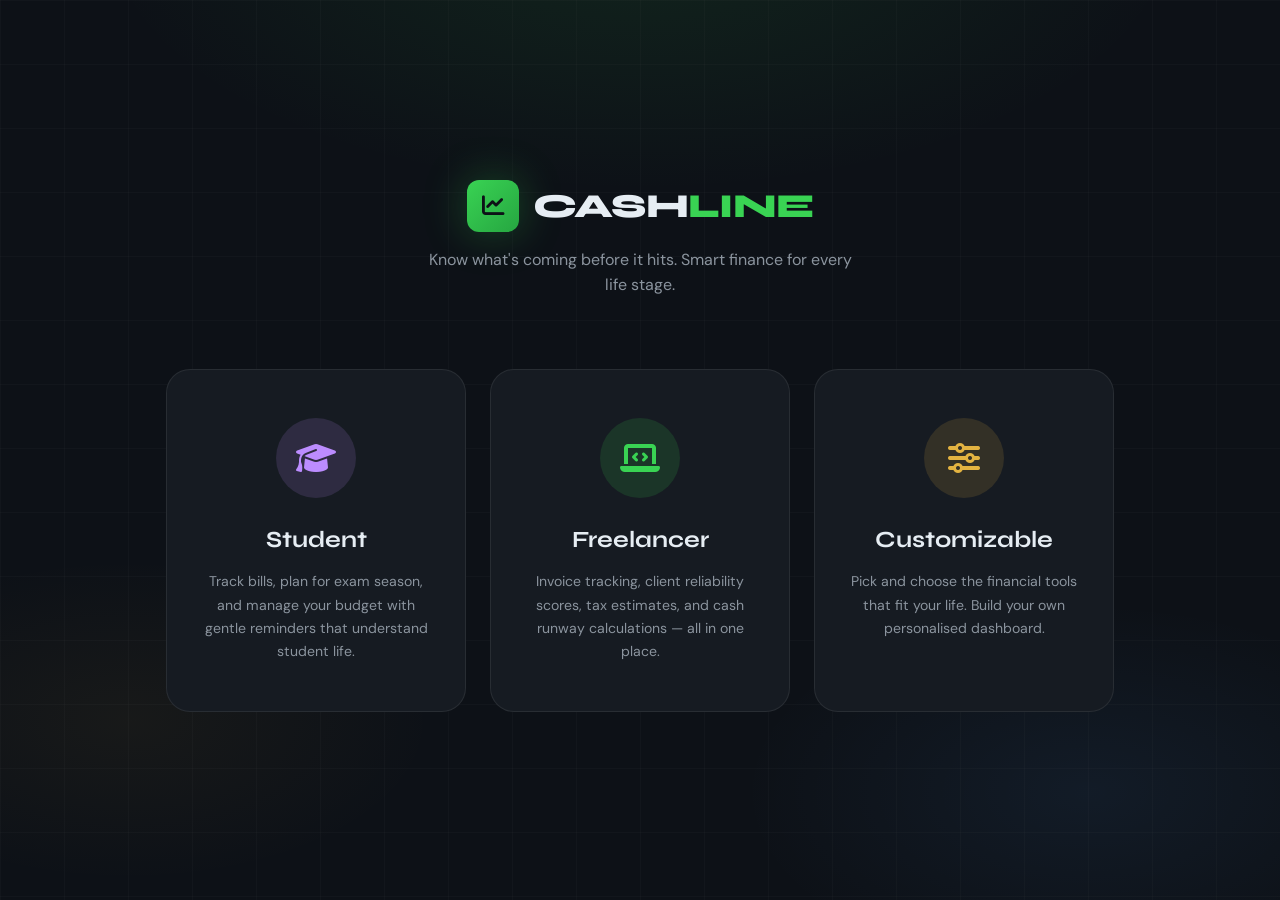
==== cashline_biggerdash.html @ 141e1964 "Add files via upload" ====
<!DOCTYPE html>
<html lang="en">
<head>
<meta charset="UTF-8">
<meta name="viewport" content="width=device-width, initial-scale=1.0">
<title>CASHLINE — Know What's Coming Before It Hits</title>
<link href="https://fonts.googleapis.com/css2?family=DM+Sans:ital,wght@0,300;0,400;0,500;0,600;0,700;1,400&family=Syne:wght@400;500;600;700;800&display=swap" rel="stylesheet">
<link rel="stylesheet" href="https://cdnjs.cloudflare.com/ajax/libs/font-awesome/6.4.0/css/all.min.css">
<style>
/* ===========================
   GLOBAL RESET & VARIABLES
=========================== */
*, *::before, *::after { margin:0; padding:0; box-sizing:border-box; }

:root {
  --ink:       #0d1117;
  --surface:   #161b22;
  --raised:    #21262d;
  --overlay:   #2d333b;
  --border:    rgba(255,255,255,0.08);
  --border-hi: rgba(255,255,255,0.18);
  --text:      #e6edf3;
  --muted:     #8b949e;
  --dim:       #484f58;

  --accent:    #39d353;
  --accent-gl: rgba(57,211,83,0.14);
  --amber:     #e3b341;
  --amber-gl:  rgba(227,179,65,0.14);
  --coral:     #f85149;
  --coral-gl:  rgba(248,81,73,0.14);
  --sky:       #58a6ff;
  --sky-gl:    rgba(88,166,255,0.14);
  --violet:    #bc8cff;
  --violet-gl: rgba(188,140,255,0.14);
  --teal:      #2dd4bf;
  --teal-gl:   rgba(45,212,191,0.14);

  --sh-sm:  0 2px 8px rgba(0,0,0,0.5);
  --sh:     0 8px 32px rgba(0,0,0,0.55);
  --sh-lg:  0 20px 64px rgba(0,0,0,0.65);
  --r-xs:   6px;
  --r-sm:   8px;
  --r:      12px;
  --r-lg:   18px;
  --r-xl:   24px;
}

html { scroll-behavior: smooth; }

body {
  font-family:'DM Sans', sans-serif;
  background: var(--ink);
  color: var(--text);
  min-height:100vh;
  line-height:1.55;
  overflow-x:hidden;
}

/* ===========================
   PAGE TRANSITIONS
=========================== */
.page-fade { animation: pageFade 0.38s ease both; }
@keyframes pageFade {
  from { opacity:0; transform:translateY(14px); }
  to   { opacity:1; transform:translateY(0); }
}
.slide-up { animation: slideUp 0.45s cubic-bezier(0.34,1.56,0.64,1) both; }
@keyframes slideUp {
  from { opacity:0; transform:translateY(32px) scale(0.97); }
  to   { opacity:1; transform:translateY(0) scale(1); }
}
.stagger > * { animation: pageFade 0.35s ease both; }
.stagger > *:nth-child(1) { animation-delay:0.04s; }
.stagger > *:nth-child(2) { animation-delay:0.09s; }
.stagger > *:nth-child(3) { animation-delay:0.14s; }
.stagger > *:nth-child(4) { animation-delay:0.19s; }
.stagger > *:nth-child(5) { animation-delay:0.24s; }

/* ===========================
   LOADER
=========================== */
.loader-overlay {
  position:fixed; inset:0; background:var(--ink);
  display:flex; flex-direction:column; align-items:center; justify-content:center;
  z-index:9999;
  transition: opacity 0.4s ease, visibility 0.4s ease;
}
.loader-overlay.hidden { opacity:0; visibility:hidden; pointer-events:none; }

.loader-ring {
  width:56px; height:56px;
  border:3px solid var(--raised);
  border-top-color: var(--accent);
  border-radius:50%;
  animation: spin 0.8s linear infinite;
  margin-bottom:20px;
}
@keyframes spin { to { transform:rotate(360deg); } }

.loader-text {
  font-family:'Syne',sans-serif;
  font-size:1rem; font-weight:700;
  color:var(--muted);
  letter-spacing:0.06em;
}
.loader-dot {
  display:inline-block;
  animation: dotPulse 1.2s ease infinite;
}
.loader-dot:nth-child(2) { animation-delay:0.2s; }
.loader-dot:nth-child(3) { animation-delay:0.4s; }
@keyframes dotPulse { 0%,80%,100%{ opacity:0.2; } 40%{ opacity:1; } }

/* ===========================
   ERROR PAGE
=========================== */
.error-page {
  display:none; min-height:100vh;
  flex-direction:column; align-items:center; justify-content:center;
  padding:40px 24px; text-align:center;
}
.error-page.active { display:flex; }
.error-face {
  width:120px; height:120px;
  background: var(--surface);
  border:2px solid var(--coral-gl);
  border-radius:50%;
  display:flex; align-items:center; justify-content:center;
  font-size:3.5rem; margin-bottom:28px;
  box-shadow: 0 0 60px rgba(248,81,73,0.2);
  animation: wobb 3s ease-in-out infinite;
}
@keyframes wobb {
  0%,100% { transform:rotate(-3deg); }
  50%      { transform:rotate(3deg); }
}
.error-page h2 {
  font-family:'Syne',sans-serif;
  font-size:1.8rem; font-weight:800;
  margin-bottom:12px; color:var(--text);
}
.error-page p { color:var(--muted); max-width:380px; margin:0 auto 28px; }

/* ===========================
   LANDING PAGE
=========================== */
.landing {
  min-height:100vh;
  display:flex; flex-direction:column;
  align-items:center; justify-content:center;
  padding:72px 24px 80px;
  background:
    radial-gradient(ellipse 65% 45% at 50% -8%, rgba(57,211,83,0.1) 0%, transparent 65%),
    radial-gradient(ellipse 45% 35% at 85% 88%, rgba(88,166,255,0.07) 0%, transparent 60%),
    radial-gradient(ellipse 40% 30% at 10% 80%, rgba(227,179,65,0.05) 0%, transparent 60%),
    var(--ink);
  position:relative; overflow:hidden;
}
.landing::before {
  content:'';
  position:absolute; inset:0;
  background-image:
    linear-gradient(rgba(255,255,255,0.018) 1px, transparent 1px),
    linear-gradient(90deg, rgba(255,255,255,0.018) 1px, transparent 1px);
  background-size:64px 64px;
  pointer-events:none;
}

.landing-brand {
  display:flex; align-items:center; gap:14px;
  margin-bottom:16px; position:relative; z-index:1;
}
.brand-mark {
  width:52px; height:52px;
  background: linear-gradient(135deg, var(--accent), #26a641);
  border-radius: var(--r);
  display:flex; align-items:center; justify-content:center;
  font-size:1.4rem;
  box-shadow: 0 0 44px rgba(57,211,83,0.3);
}
.brand-mark i { color: var(--ink); }
.brand-title {
  font-family:'Syne',sans-serif;
  font-size:2.1rem; font-weight:800;
  letter-spacing:-0.02em;
  color:var(--text);
}
.brand-title span { color:var(--accent); }

.landing-tagline {
  font-size:1rem; color:var(--muted);
  margin-bottom:72px; text-align:center;
  max-width:440px; position:relative; z-index:1;
}

.landing-cards {
  display:flex; gap:24px; flex-wrap:wrap;
  justify-content:center; max-width:1100px;
  width:100%; position:relative; z-index:1;
}

.landing-card {
  background:var(--surface);
  border:1px solid var(--border);
  border-radius:var(--r-xl);
  padding:48px 36px;
  width:300px; cursor:pointer;
  transition: transform 0.38s cubic-bezier(0.34,1.56,0.64,1),
              border-color 0.25s, box-shadow 0.35s;
  position:relative; overflow:hidden; text-align:center;
}
.landing-card::before {
  content:'';
  position:absolute; top:0; left:0; right:0;
  height:3px; opacity:0; transition:opacity 0.3s;
}
.landing-card.student::before   { background: linear-gradient(90deg, var(--violet), #e879f9); }
.landing-card.freelancer::before{ background: linear-gradient(90deg, var(--accent), var(--sky)); }
.landing-card.custom::before    { background: linear-gradient(90deg, var(--amber), var(--coral)); }
.landing-card:hover::before { opacity:1; }
.landing-card:hover {
  transform:translateY(-14px);
  border-color:var(--border-hi);
  box-shadow:var(--sh-lg);
}

.card-icon-wrap {
  width:80px; height:80px;
  border-radius:50%;
  margin:0 auto 24px;
  display:flex; align-items:center; justify-content:center;
  font-size:2rem;
  transition:transform 0.38s ease;
}
.landing-card:hover .card-icon-wrap { transform:scale(1.12) rotate(6deg); }
.landing-card.student   .card-icon-wrap { background:var(--violet-gl); color:var(--violet); }
.landing-card.freelancer.card-icon-wrap { background:var(--accent-gl); color:var(--accent); }
.landing-card.freelancer .card-icon-wrap { background:var(--accent-gl); color:var(--accent); }
.landing-card.custom    .card-icon-wrap { background:var(--amber-gl);  color:var(--amber); }

.landing-card h2 {
  font-family:'Syne',sans-serif;
  font-size:1.45rem; font-weight:700;
  margin-bottom:12px; color:var(--text);
}
.landing-card p { font-size:0.88rem; color:var(--muted); line-height:1.65; }

/* ===========================
   DASHBOARD SHELL
=========================== */
.app { display:none; min-height:100vh; }
.app.active { display:flex; }

/* SIDEBAR */
.sidebar {
  width:256px;
  background:var(--surface);
  border-right:1px solid var(--border);
  padding:24px 14px;
  position:fixed; height:100vh; overflow-y:auto;
  z-index:200; display:flex; flex-direction:column;
  transition: transform 0.3s ease;
}
.sidebar::-webkit-scrollbar { width:4px; }
.sidebar::-webkit-scrollbar-thumb { background:var(--border-hi); border-radius:4px; }

.sidebar-brand {
  display:flex; align-items:center; gap:11px;
  padding:6px 10px 22px;
  border-bottom:1px solid var(--border);
  margin-bottom:22px;
}
.sb-mark {
  width:36px; height:36px;
  border-radius:var(--r-xs);
  display:flex; align-items:center; justify-content:center;
  font-size:0.95rem; flex-shrink:0;
}
.sb-mark.student   { background:linear-gradient(135deg, var(--violet), #e879f9); color:#fff; }
.sb-mark.freelancer{ background:linear-gradient(135deg, var(--accent), #26a641); color:var(--ink); }
.sb-mark.custom    { background:linear-gradient(135deg, var(--amber), #c97d10); color:var(--ink); }
.sb-name {
  font-family:'Syne',sans-serif; font-size:1.05rem; font-weight:700; color:var(--text);
}

.nav-section {
  font-size:0.66rem; font-weight:700;
  text-transform:uppercase; letter-spacing:0.1em;
  color:var(--dim); padding:0 10px; margin:18px 0 7px;
}
.nav-list { list-style:none; }
.nav-item { margin-bottom:2px; }
.nav-link {
  display:flex; align-items:center; gap:11px;
  padding:10px 12px; border-radius:var(--r-sm);
  color:var(--muted); text-decoration:none;
  font-size:0.875rem; font-weight:500;
  transition: background 0.18s, color 0.18s;
  cursor:pointer;
}
.nav-link i { width:18px; font-size:0.9rem; flex-shrink:0; }
.nav-link:hover { background:var(--raised); color:var(--text); }
.nav-link.active { color:var(--accent); border:1px solid rgba(57,211,83,0.2); }
.nav-link.active.student-nav   { color:var(--violet); background:var(--violet-gl); border-color:rgba(188,140,255,0.2); }
.nav-link.active.freelancer-nav{ color:var(--accent);  background:var(--accent-gl); border-color:rgba(57,211,83,0.2); }
.nav-link.active.custom-nav    { color:var(--amber);   background:var(--amber-gl);  border-color:rgba(227,179,65,0.2); }

.sidebar-footer {
  margin-top:auto; padding-top:16px;
  border-top:1px solid var(--border);
}
.user-chip {
  display:flex; align-items:center; gap:11px;
  padding:11px; background:var(--raised); border-radius:var(--r);
  cursor:pointer; transition:background 0.18s;
}
.user-chip:hover { background:var(--overlay); }
.u-avatar {
  width:36px; height:36px;
  border-radius:var(--r-xs);
  display:flex; align-items:center; justify-content:center;
  color:var(--ink); font-weight:700; font-size:0.95rem; flex-shrink:0;
}
.u-avatar.student   { background:linear-gradient(135deg, var(--violet), #e879f9); color:#fff; }
.u-avatar.freelancer{ background:linear-gradient(135deg, var(--accent), var(--sky)); }
.u-avatar.custom    { background:linear-gradient(135deg, var(--amber), var(--coral)); color:#fff; }
.u-meta h4 { font-size:0.85rem; font-weight:600; color:var(--text); }
.u-meta span { font-size:0.72rem; color:var(--muted); }

/* MAIN CONTENT */
.main {
  margin-left:256px; flex:1;
  padding:32px; background:var(--ink);
  min-height:100vh;
}

.top-bar {
  display:flex; justify-content:space-between;
  align-items:flex-start; margin-bottom:32px;
  flex-wrap:wrap; gap:16px;
}
.page-title h1 {
  font-family:'Syne',sans-serif;
  font-size:1.7rem; font-weight:700;
  color:var(--text); letter-spacing:-0.02em;
}
.page-title p { color:var(--muted); font-size:0.875rem; margin-top:4px; }
.top-actions { display:flex; gap:10px; align-items:center; }

.mobile-menu-btn {
  display:none; width:38px; height:38px;
  border-radius:var(--r-sm); border:1px solid var(--border);
  background:var(--surface); color:var(--text);
  font-size:0.95rem; cursor:pointer;
  align-items:center; justify-content:center;
}

/* ===========================
   BUTTONS
=========================== */
.btn {
  padding:10px 20px; border-radius:var(--r-sm);
  border:none; font-family:'DM Sans',sans-serif;
  font-weight:600; font-size:0.875rem; cursor:pointer;
  transition: all 0.2s ease;
  display:inline-flex; align-items:center; gap:8px;
  white-space:nowrap;
}
.btn-primary {
  background:var(--accent); color:var(--ink);
}
.btn-primary:hover {
  background:#4ce363; transform:translateY(-2px);
  box-shadow:0 6px 24px rgba(57,211,83,0.3);
}
.btn-secondary {
  background:var(--raised); color:var(--text);
  border:1px solid var(--border);
}
.btn-secondary:hover { border-color:var(--border-hi); background:var(--overlay); }
.btn-danger { background:var(--coral); color:#fff; }
.btn-danger:hover { background:#ff6b63; transform:translateY(-2px); }
.btn-sm { padding:7px 14px; font-size:0.8rem; }
.btn-icon {
  width:36px; height:36px; padding:0;
  border-radius:var(--r-xs);
  display:inline-flex; align-items:center; justify-content:center;
}
.btn-student.btn-primary  { background:var(--violet); color:#fff; }
.btn-student.btn-primary:hover { background:#c8a2ff; box-shadow:0 6px 24px rgba(188,140,255,0.3); }
.btn-custom.btn-primary   { background:var(--amber); color:var(--ink); }
.btn-custom.btn-primary:hover { background:#f0c050; box-shadow:0 6px 24px rgba(227,179,65,0.3); }

/* ===========================
   PAGE SECTIONS
=========================== */
.page-section { display:none; }
.page-section.active { display:block; animation:pageFade 0.35s ease both; }

/* ===========================
   STAT CARDS
=========================== */
.cards-grid {
  display:grid;
  grid-template-columns:repeat(auto-fit, minmax(215px, 1fr));
  gap:16px; margin-bottom:22px;
}
.stat-card {
  background:var(--surface); border:1px solid var(--border);
  border-radius:var(--r-lg); padding:24px;
  position:relative; overflow:hidden;
  transition:border-color 0.2s, transform 0.2s;
}
.stat-card:hover { border-color:var(--border-hi); transform:translateY(-3px); }
.stat-glow {
  position:absolute; top:-20px; right:-20px;
  width:80px; height:80px; border-radius:50%;
  opacity:0.25; filter:blur(20px); pointer-events:none;
}
.stat-icon {
  width:42px; height:42px; border-radius:var(--r-sm);
  display:flex; align-items:center; justify-content:center;
  font-size:1rem; margin-bottom:16px;
}
.stat-label {
  font-size:0.75rem; color:var(--muted); font-weight:600;
  text-transform:uppercase; letter-spacing:0.06em; margin-bottom:6px;
}
.stat-value {
  font-family:'Syne',sans-serif; font-size:1.85rem;
  font-weight:700; color:var(--text); line-height:1;
}
.stat-trend {
  display:flex; align-items:center; gap:5px;
  margin-top:10px; font-size:0.78rem; font-weight:500;
  color:var(--muted);
}
.stat-trend.up   { color:var(--accent); }
.stat-trend.down { color:var(--coral); }

/* ===========================
   PANELS
=========================== */
.panel {
  background:var(--surface); border:1px solid var(--border);
  border-radius:var(--r-lg); padding:24px; margin-bottom:20px;
  transition:border-color 0.2s;
}
.panel:hover { border-color:rgba(255,255,255,0.12); }
.panel-header {
  display:flex; justify-content:space-between;
  align-items:center; margin-bottom:22px;
}
.panel-title {
  font-family:'Syne',sans-serif; font-size:1rem;
  font-weight:700; color:var(--text);
  display:flex; align-items:center; gap:10px;
}
.panel-title i { font-size:0.9rem; }

.two-col { display:grid; grid-template-columns:1fr 1fr; gap:20px; }
.three-col { display:grid; grid-template-columns:1fr 1fr 1fr; gap:20px; }

/* ===========================
   FORM ELEMENTS
=========================== */
.form-group { margin-bottom:16px; }
.form-group label {
  display:block; font-size:0.76rem; font-weight:600;
  color:var(--muted); text-transform:uppercase;
  letter-spacing:0.06em; margin-bottom:7px;
}
.form-group input,
.form-group select,
.form-group textarea {
  width:100%; padding:11px 14px;
  background:var(--raised); border:1px solid var(--border);
  border-radius:var(--r-sm); color:var(--text);
  font-family:'DM Sans',sans-serif; font-size:0.9rem;
  transition:border-color 0.2s, box-shadow 0.2s;
}
.form-group input:focus,
.form-group select:focus,
.form-group textarea:focus {
  outline:none; border-color:var(--accent);
  box-shadow:0 0 0 3px rgba(57,211,83,0.12);
}
.form-group select option { background:var(--raised); color:var(--text); }
.form-row { display:grid; grid-template-columns:1fr 1fr; gap:14px; }
.form-hint { font-size:0.78rem; color:var(--muted); margin-top:6px; }

/* INPUT ACCENTS per user type */
.student-mode .form-group input:focus,
.student-mode .form-group select:focus { border-color:var(--violet); box-shadow:0 0 0 3px var(--violet-gl); }
.custom-mode  .form-group input:focus,
.custom-mode  .form-group select:focus { border-color:var(--amber);  box-shadow:0 0 0 3px var(--amber-gl); }

/* ===========================
   TRANSACTIONS
=========================== */
.tx-list { max-height:420px; overflow-y:auto; }
.tx-list::-webkit-scrollbar { width:4px; }
.tx-list::-webkit-scrollbar-thumb { background:var(--border-hi); border-radius:4px; }

.tx-item {
  display:flex; align-items:center; gap:14px;
  padding:13px 14px; border-radius:var(--r);
  margin-bottom:8px; background:var(--raised);
  border:1px solid transparent;
  transition: border-color 0.18s, transform 0.2s;
}
.tx-item:hover { border-color:var(--border); transform:translateX(4px); }
.tx-icon {
  width:42px; height:42px; border-radius:var(--r-sm);
  display:flex; align-items:center; justify-content:center;
  font-size:1rem; flex-shrink:0;
}
.tx-item.income  .tx-icon { background:var(--accent-gl); color:var(--accent); }
.tx-item.expense .tx-icon { background:var(--coral-gl);  color:var(--coral); }
.tx-meta { flex:1; min-width:0; }
.tx-meta h4 { font-size:0.9rem; font-weight:600; color:var(--text); white-space:nowrap; overflow:hidden; text-overflow:ellipsis; }
.tx-meta span { font-size:0.78rem; color:var(--muted); }
.tx-amount { font-family:'Syne',sans-serif; font-weight:700; font-size:1rem; white-space:nowrap; }
.tx-item.income  .tx-amount { color:var(--accent); }
.tx-item.expense .tx-amount { color:var(--coral); }

.delete-btn {
  width:32px; height:32px; border-radius:var(--r-xs);
  border:none; background:var(--coral-gl); color:var(--coral);
  cursor:pointer; font-size:0.8rem; flex-shrink:0;
  display:flex; align-items:center; justify-content:center;
  transition:background 0.18s;
}
.delete-btn:hover { background:var(--coral); color:#fff; }

/* ===========================
   EMPTY STATE
=========================== */
.empty-state {
  text-align:center; padding:44px 20px; color:var(--dim);
}
.empty-state i { font-size:3rem; margin-bottom:16px; display:block; opacity:0.4; }
.empty-state p { font-size:0.92rem; color:var(--muted); }

/* ===========================
   MONEY JAR (Student)
=========================== */
.jar-wrap {
  display:flex; flex-direction:column;
  align-items:center; padding:28px;
}
.jar {
  position:relative; width:160px; height:220px;
  margin-bottom:22px;
}
.jar-body {
  position:absolute; bottom:0; width:100%; height:185px;
  border:3px solid rgba(255,255,255,0.15);
  border-radius:0 0 36px 36px; overflow:hidden;
  background:linear-gradient(180deg, rgba(255,255,255,0.04), rgba(255,255,255,0.01));
}
.jar-lid {
  position:absolute; top:0; left:50%; transform:translateX(-50%);
  width:125px; height:44px;
  background:linear-gradient(180deg, var(--overlay), var(--raised));
  border-radius:9px 9px 0 0;
  border:3px solid rgba(255,255,255,0.12);
}
.jar-lid::before {
  content:''; position:absolute; bottom:-11px; left:-16px; right:-16px;
  height:16px; background:var(--raised);
  border-radius:4px; border:1px solid rgba(255,255,255,0.08);
}
.jar-fill {
  position:absolute; bottom:0; width:100%;
  transition:height 1s cubic-bezier(0.34,1.56,0.64,1);
  border-radius:0 0 33px 33px;
}
.jar-fill::before {
  content:''; position:absolute; top:0; left:0; right:0; height:18px;
  background:linear-gradient(180deg, rgba(255,255,255,0.25), transparent);
}
.jar-percent {
  font-family:'Syne',sans-serif; font-size:2.4rem; font-weight:700;
  color:var(--text);
}
.jar-label { font-size:0.85rem; color:var(--muted); margin-top:6px; }

/* ===========================
   BILLS & INVOICE ITEMS
=========================== */
.bill-item {
  display:flex; align-items:center; gap:14px;
  padding:14px; border-radius:var(--r); margin-bottom:9px;
  border:1px solid var(--border);
  border-left:3px solid var(--border);
  background:var(--raised);
  transition:border-color 0.18s, transform 0.2s;
}
.bill-item:hover { transform:translateX(4px); }
.bill-item.urgent { background:var(--coral-gl); border-left-color:var(--coral); }
.bill-item.soon   { background:var(--amber-gl); border-left-color:var(--amber); }
.bill-item.normal { border-left-color:var(--accent); }
.bill-icon {
  width:42px; height:42px; border-radius:var(--r-sm);
  display:flex; align-items:center; justify-content:center;
  font-size:1rem; flex-shrink:0;
  background:var(--overlay);
}
.bill-item.urgent .bill-icon { color:var(--coral); }
.bill-item.soon   .bill-icon { color:var(--amber); }
.bill-item.normal .bill-icon { color:var(--accent); }
.bill-meta { flex:1; }
.bill-meta h4 { font-size:0.9rem; font-weight:600; color:var(--text); }
.bill-meta span { font-size:0.78rem; color:var(--muted); }
.bill-amount { font-family:'Syne',sans-serif; font-weight:700; color:var(--text); white-space:nowrap; }
.bill-badge {
  padding:4px 10px; border-radius:20px;
  font-size:0.72rem; font-weight:700;
  flex-shrink:0;
}
.bill-item.urgent .bill-badge { background:var(--coral); color:#fff; }
.bill-item.soon   .bill-badge { background:var(--amber); color:var(--ink); }

/* ===========================
   INVOICE BADGES
=========================== */
.inv-badge {
  padding:4px 10px; border-radius:20px;
  font-size:0.72rem; font-weight:700; flex-shrink:0;
}
.inv-badge.paid    { background:var(--accent-gl); color:var(--accent); border:1px solid rgba(57,211,83,0.3); }
.inv-badge.overdue { background:var(--coral-gl);  color:var(--coral);  border:1px solid rgba(248,81,73,0.3); }
.inv-badge.pending { background:var(--amber-gl);  color:var(--amber);  border:1px solid rgba(227,179,65,0.3); }

/* ===========================
   CALENDAR
=========================== */
.cal-wrap {
  background:var(--raised); border-radius:var(--r-lg);
  padding:20px; border:1px solid var(--border);
}
.cal-header {
  display:flex; justify-content:space-between;
  align-items:center; margin-bottom:18px;
}
.cal-header h3 {
  font-family:'Syne',sans-serif; font-size:1rem; font-weight:700;
}
.cal-nav { display:flex; gap:8px; }
.cal-nav button {
  width:34px; height:34px; border-radius:var(--r-xs);
  border:1px solid var(--border); background:var(--surface);
  color:var(--text); cursor:pointer; transition:all 0.18s;
  display:flex; align-items:center; justify-content:center;
}
.cal-nav button:hover { background:var(--accent); color:var(--ink); border-color:var(--accent); }
.cal-grid {
  display:grid; grid-template-columns:repeat(7, 1fr); gap:6px;
}
.cal-day-name {
  text-align:center; font-weight:700; color:var(--dim);
  font-size:0.72rem; letter-spacing:0.05em; padding:8px 0;
}
.cal-day {
  aspect-ratio:1; display:flex; align-items:center; justify-content:center;
  border-radius:var(--r-xs); font-weight:500; font-size:0.82rem;
  cursor:pointer; position:relative; transition:background 0.15s, color 0.15s;
}
.cal-day:hover { background:var(--overlay); }
.cal-day.today { background:var(--accent); color:var(--ink); font-weight:700; }
.cal-day.other-month { color:var(--dim); }
.cal-day.has-event::after {
  content:''; position:absolute; bottom:3px;
  width:4px; height:4px; border-radius:50%;
  background:var(--coral);
}

/* ===========================
   WHAT-IF / LIQUIDITY
=========================== */
.result-block {
  background:var(--raised); border:1px solid var(--border);
  border-radius:var(--r-lg); padding:28px;
  text-align:center; margin-top:18px;
}
.result-days {
  font-family:'Syne',sans-serif; font-size:4rem;
  font-weight:800; color:var(--accent); line-height:1;
}
.result-label { color:var(--muted); font-size:1rem; margin-top:10px; }
.result-warn {
  margin-top:16px; padding:14px;
  background:var(--coral-gl); border:1px solid rgba(248,81,73,0.3);
  border-radius:var(--r); color:var(--coral); font-size:0.88rem; font-weight:500;
}
.scenario-row {
  display:flex; justify-content:space-between; align-items:center;
  padding:10px 0; border-bottom:1px solid var(--border);
  font-size:0.88rem;
}
.scenario-row:last-child { border-bottom:none; }

/* ===========================
   EXAM ITEMS
=========================== */
.exam-item {
  display:flex; align-items:center; gap:14px;
  padding:14px; border-radius:var(--r);
  margin-bottom:9px;
  background:var(--violet-gl);
  border:1px solid rgba(188,140,255,0.2);
  transition:transform 0.2s;
}
.exam-item:hover { transform:translateX(4px); }
.exam-icon {
  width:42px; height:42px; border-radius:var(--r-sm);
  display:flex; align-items:center; justify-content:center;
  font-size:1rem; flex-shrink:0;
  background:linear-gradient(135deg, var(--violet), #e879f9); color:#fff;
}
.exam-meta { flex:1; }
.exam-meta h4 { font-size:0.9rem; font-weight:600; color:var(--text); }
.exam-meta span { font-size:0.78rem; color:var(--muted); }
.exam-status-badge {
  padding:4px 10px; border-radius:20px;
  font-size:0.72rem; font-weight:700; flex-shrink:0;
}
.exam-status-badge.soon { background:var(--coral-gl); color:var(--coral); border:1px solid rgba(248,81,73,0.3); }
.exam-status-badge.upcoming { background:var(--violet-gl); color:var(--violet); border:1px solid rgba(188,140,255,0.3); }

/* ===========================
   TOGGLE SWITCH
=========================== */
.toggle-wrap {
  display:flex; align-items:center; gap:14px;
  padding:14px; background:var(--raised);
  border-radius:var(--r); margin-bottom:16px;
  border:1px solid var(--border);
}
.toggle { position:relative; width:52px; height:28px; flex-shrink:0; }
.toggle input { opacity:0; width:0; height:0; }
.toggle-slider {
  position:absolute; cursor:pointer;
  inset:0; background:var(--overlay); border-radius:28px;
  transition:background 0.3s;
}
.toggle-slider::before {
  content:''; position:absolute;
  width:20px; height:20px;
  left:4px; bottom:4px;
  background:#fff; border-radius:50%;
  transition:transform 0.3s;
}
.toggle input:checked + .toggle-slider { background:var(--violet); }
.toggle input:checked + .toggle-slider::before { transform:translateX(24px); }
.toggle-label { font-size:0.875rem; font-weight:500; color:var(--text); }

/* ===========================
   CLIENT RELIABILITY (Freelancer)
=========================== */
.reliability-bar-wrap { margin-top:8px; }
.reliability-bar-bg {
  width:100%; height:6px; background:var(--overlay);
  border-radius:4px; overflow:hidden;
}
.reliability-bar-fill { height:100%; border-radius:4px; transition:width 0.6s ease; }

.client-card {
  background:var(--raised); border:1px solid var(--border);
  border-radius:var(--r-lg); padding:18px;
  margin-bottom:12px; transition:border-color 0.18s;
}
.client-card:hover { border-color:var(--border-hi); }
.client-score {
  font-family:'Syne',sans-serif; font-size:1.6rem; font-weight:800;
}

/* ===========================
   ACCOUNT ITEMS (Freelancer)
=========================== */
.account-card {
  background:var(--raised); border:1px solid var(--border);
  border-radius:var(--r-lg); padding:18px; margin-bottom:12px;
  display:flex; align-items:center; gap:14px;
  transition:border-color 0.18s, transform 0.2s;
}
.account-card:hover { border-color:var(--border-hi); transform:translateY(-2px); }
.account-icon {
  width:46px; height:46px; border-radius:var(--r-sm);
  display:flex; align-items:center; justify-content:center;
  font-size:1.1rem; flex-shrink:0;
}

/* ===========================
   EMI ITEMS (Custom)
=========================== */
.emi-item {
  display:flex; align-items:center; gap:14px;
  padding:14px; border-radius:var(--r);
  margin-bottom:9px; background:var(--raised);
  border:1px solid var(--border);
  border-left:3px solid var(--border);
  transition:border-color 0.18s, transform 0.2s;
}
.emi-item:hover { transform:translateX(4px); }
.emi-icon {
  width:42px; height:42px; border-radius:var(--r-sm);
  display:flex; align-items:center; justify-content:center;
  font-size:1.1rem; flex-shrink:0;
}
.emi-meta { flex:1; }
.emi-meta h4 { font-size:0.9rem; font-weight:600; color:var(--text); }
.emi-meta span { font-size:0.78rem; color:var(--muted); }
.emi-amount { font-family:'Syne',sans-serif; font-weight:700; }

/* ===========================
   CUSTOM FEATURE PICKER
=========================== */
.picker-page {
  min-height:100vh;
  display:flex; flex-direction:column;
  align-items:center; padding:60px 24px 80px;
  background:
    radial-gradient(ellipse 65% 40% at 50% -5%, rgba(227,179,65,0.1) 0%, transparent 65%),
    radial-gradient(ellipse 50% 40% at 85% 90%, rgba(248,81,73,0.07) 0%, transparent 60%),
    var(--ink);
  position:relative; overflow:hidden;
}
.picker-page::before {
  content:''; position:absolute; inset:0;
  background-image:
    linear-gradient(rgba(255,255,255,0.018) 1px, transparent 1px),
    linear-gradient(90deg, rgba(255,255,255,0.018) 1px, transparent 1px);
  background-size:64px 64px; pointer-events:none;
}
.picker-header { text-align:center; margin-bottom:48px; position:relative; z-index:1; }
.picker-header h2 {
  font-family:'Syne',sans-serif; font-size:1.6rem; font-weight:800;
  margin-bottom:10px;
}
.picker-header p { color:var(--muted); max-width:480px; margin:0 auto; }
.cat-label {
  font-size:0.7rem; font-weight:700; text-transform:uppercase;
  letter-spacing:0.1em; color:var(--dim);
  margin-bottom:12px; margin-top:28px;
  display:flex; align-items:center; gap:10px;
}
.cat-label::after { content:''; flex:1; height:1px; background:var(--border); }
.features-grid {
  display:grid; grid-template-columns:repeat(auto-fill, minmax(230px, 1fr));
  gap:12px;
}
.feature-card {
  background:var(--surface); border:1px solid var(--border);
  border-radius:var(--r-lg); padding:18px;
  cursor:pointer; transition:all 0.22s ease;
  position:relative; user-select:none;
}
.feature-card:hover {
  border-color:var(--border-hi);
  transform:translateY(-3px); box-shadow:var(--sh-sm);
}
.feature-card.selected {
  border-color:var(--amber); background:var(--amber-gl);
}
.feature-card.selected::after {
  content:'\f058'; font-family:'Font Awesome 6 Free'; font-weight:900;
  position:absolute; top:14px; right:14px;
  color:var(--amber); font-size:1rem;
}
.feature-icon {
  width:38px; height:38px; border-radius:var(--r-xs);
  display:flex; align-items:center; justify-content:center;
  font-size:0.95rem; margin-bottom:12px;
}
.feature-card h4 { font-size:0.9rem; font-weight:700; color:var(--text); margin-bottom:5px; }
.feature-card p  { font-size:0.78rem; color:var(--muted); line-height:1.5; }
.picker-footer { position:relative; z-index:1; margin-top:36px; text-align:center; }
.selected-count {
  font-size:0.85rem; color:var(--muted); margin-bottom:16px;
}
.selected-count strong { color:var(--amber); }

/* ===========================
   ALERTS
=========================== */
.alerts-container {
  position:fixed; top:20px; right:20px;
  z-index:9000; max-width:380px; pointer-events:none;
}
.alert {
  background:var(--surface); border-radius:var(--r-lg);
  padding:16px 18px; margin-bottom:12px;
  box-shadow:var(--sh); display:flex;
  align-items:flex-start; gap:14px;
  border-left:3px solid; pointer-events:all;
  animation:alertIn 0.35s ease;
}
@keyframes alertIn {
  from { transform:translateX(110%); opacity:0; }
  to   { transform:translateX(0);    opacity:1; }
}
.alert.success { border-left-color:var(--accent); }
.alert.warning { border-left-color:var(--amber); }
.alert.danger  { border-left-color:var(--coral); }
.alert.info    { border-left-color:var(--sky); }
.alert.gentle  { border-left-color:var(--violet); }
.alert-icon-wrap {
  width:38px; height:38px; border-radius:var(--r-xs);
  display:flex; align-items:center; justify-content:center;
  font-size:0.95rem; flex-shrink:0;
}
.alert.success .alert-icon-wrap { background:var(--accent-gl); color:var(--accent); }
.alert.warning .alert-icon-wrap { background:var(--amber-gl);  color:var(--amber); }
.alert.danger  .alert-icon-wrap { background:var(--coral-gl);  color:var(--coral); }
.alert.info    .alert-icon-wrap { background:var(--sky-gl);    color:var(--sky); }
.alert.gentle  .alert-icon-wrap { background:var(--violet-gl); color:var(--violet); }
.alert-body { flex:1; }
.alert-body h4 { font-size:0.88rem; font-weight:700; color:var(--text); margin-bottom:3px; }
.alert-body p  { font-size:0.8rem;  color:var(--muted); line-height:1.45; }
.alert-close-btn {
  background:none; border:none; color:var(--dim);
  cursor:pointer; padding:2px; flex-shrink:0;
  font-size:0.85rem; transition:color 0.18s;
}
.alert-close-btn:hover { color:var(--text); }

/* ===========================
   MODALS
=========================== */
.modal-overlay {
  position:fixed; inset:0; background:rgba(0,0,0,0.65);
  display:none; align-items:center; justify-content:center;
  z-index:8000; backdrop-filter:blur(6px);
}
.modal-overlay.active { display:flex; }
.modal {
  background:var(--surface); border:1px solid var(--border);
  border-radius:var(--r-xl); padding:32px;
  max-width:480px; width:90%;
  max-height:88vh; overflow-y:auto;
  box-shadow:var(--sh-lg);
  animation:modalIn 0.32s cubic-bezier(0.34,1.56,0.64,1) both;
}
.modal::-webkit-scrollbar { width:4px; }
.modal::-webkit-scrollbar-thumb { background:var(--border-hi); border-radius:4px; }
@keyframes modalIn {
  from { transform:scale(0.88); opacity:0; }
  to   { transform:scale(1);    opacity:1; }
}
.modal-header {
  display:flex; justify-content:space-between;
  align-items:center; margin-bottom:24px;
}
.modal-header h2 {
  font-family:'Syne',sans-serif; font-size:1.3rem; font-weight:700;
}
.modal-close {
  width:36px; height:36px; border-radius:var(--r-xs);
  border:1px solid var(--border); background:var(--raised);
  color:var(--muted); cursor:pointer; font-size:0.9rem;
  display:flex; align-items:center; justify-content:center;
  transition:all 0.18s;
}
.modal-close:hover { background:var(--coral); color:#fff; border-color:var(--coral); }

.onboard-modal { text-align:center; }
.onboard-icon {
  width:72px; height:72px; border-radius:50%;
  margin:0 auto 22px;
  display:flex; align-items:center; justify-content:center;
  font-size:1.8rem;
}
.onboard-icon.student   { background:var(--violet-gl); color:var(--violet); }
.onboard-icon.freelancer{ background:var(--accent-gl); color:var(--accent); }
.onboard-icon.custom    { background:var(--amber-gl);  color:var(--amber); }
.onboard-modal h2 {
  font-family:'Syne',sans-serif; font-size:1.4rem; font-weight:800;
  margin-bottom:10px;
}
.onboard-modal p { color:var(--muted); font-size:0.9rem; margin-bottom:24px; }
.onboard-fields { text-align:left; margin-top:16px; }

/* ===========================
   RESPONSIVE
=========================== */
@media (max-width:1100px) {
  .three-col { grid-template-columns:1fr 1fr; }
}
@media (max-width:900px) {
  .two-col { grid-template-columns:1fr; }
  .sidebar { transform:translateX(-100%); }
  .sidebar.open { transform:translateX(0); }
  .main { margin-left:0; padding:20px; }
  .mobile-menu-btn { display:flex !important; }
  .three-col { grid-template-columns:1fr; }
  .form-row { grid-template-columns:1fr; }
}
@media (max-width:600px) {
  .cards-grid { grid-template-columns:1fr 1fr; }
  .landing-card { width:100%; max-width:340px; }
}

/* ===========================
   MISC HELPERS
=========================== */
.divider { border:none; border-top:1px solid var(--border); margin:20px 0; }
.text-accent  { color:var(--accent); }
.text-amber   { color:var(--amber); }
.text-coral   { color:var(--coral); }
.text-sky     { color:var(--sky); }
.text-violet  { color:var(--violet); }
.text-muted   { color:var(--muted); }
.text-center  { text-align:center; }
.font-syne    { font-family:'Syne',sans-serif; }
.fw-700       { font-weight:700; }
.fs-sm        { font-size:0.82rem; }
.mt-8 { margin-top:8px; }
.mt-16 { margin-top:16px; }
.mt-24 { margin-top:24px; }
.mb-0 { margin-bottom:0; }
.gap-10 { display:flex; gap:10px; flex-wrap:wrap; }

/* Filter tabs */
.filter-tabs { display:flex; gap:8px; flex-wrap:wrap; margin-bottom:16px; }
.filter-tab {
  padding:6px 14px; border-radius:20px;
  border:1px solid var(--border); background:var(--raised);
  color:var(--muted); font-size:0.8rem; font-weight:600;
  cursor:pointer; transition:all 0.18s;
}
.filter-tab.active, .filter-tab:hover {
  background:var(--amber-gl); color:var(--amber); border-color:rgba(227,179,65,0.3);
}
.filter-tab.freelancer-active { background:var(--accent-gl); color:var(--accent); border-color:rgba(57,211,83,0.3); }
</style>
</head>
<body>

<!-- ================================
     LOADER
================================ -->
<div class="loader-overlay" id="loader">
  <div class="loader-ring"></div>
  <div class="loader-text">CASHLINE<span class="loader-dot">.</span><span class="loader-dot">.</span><span class="loader-dot">.</span></div>
</div>

<!-- ================================
     ERROR PAGE
================================ -->
<div class="error-page" id="errorPage">
  <div class="error-face">:(</div>
  <h2>Something went wrong</h2>
  <p>We hit a bump in the road. Your data is safe — please refresh to get back on track.</p>
  <button class="btn btn-primary" onclick="location.reload()">
    <i class="fas fa-redo"></i> Try Again
  </button>
</div>

<!-- ================================
     LANDING PAGE
================================ -->
<div id="landingPage" style="display:none">
  <div class="landing">
    <div class="landing-brand slide-up">
      <div class="brand-mark"><i class="fas fa-chart-line"></i></div>
      <div class="brand-title">CASH<span>LINE</span></div>
    </div>
    <p class="landing-tagline slide-up" style="animation-delay:0.1s">Know what's coming before it hits. Smart finance for every life stage.</p>

    <div class="landing-cards stagger">
      <div class="landing-card student" onclick="selectProfile('student')">
        <div class="card-icon-wrap"><i class="fas fa-graduation-cap"></i></div>
        <h2>Student</h2>
        <p>Track bills, plan for exam season, and manage your budget with gentle reminders that understand student life.</p>
      </div>
      <div class="landing-card freelancer" onclick="selectProfile('freelancer')">
        <div class="card-icon-wrap"><i class="fas fa-laptop-code"></i></div>
        <h2>Freelancer</h2>
        <p>Invoice tracking, client reliability scores, tax estimates, and cash runway calculations — all in one place.</p>
      </div>
      <div class="landing-card custom" onclick="selectProfile('custom')">
        <div class="card-icon-wrap"><i class="fas fa-sliders-h"></i></div>
        <h2>Customizable</h2>
        <p>Pick and choose the financial tools that fit your life. Build your own personalised dashboard.</p>
      </div>
    </div>
  </div>
</div>

<!-- ================================
     CUSTOM FEATURE PICKER
================================ -->
<div id="customPickerPage" style="display:none">
  <div class="picker-page">
    <div class="picker-header slide-up">
      <div class="landing-brand" style="justify-content:center; margin-bottom:20px">
        <div class="brand-mark"><i class="fas fa-chart-line"></i></div>
        <div class="brand-title">CASH<span>LINE</span></div>
      </div>
      <h2>Build your dashboard</h2>
      <p>Select the tools that matter to you. You can always change these later in settings.</p>
    </div>

    <div style="width:100%;max-width:1100px;position:relative;z-index:1">
      <div class="form-row" style="max-width:480px;margin:0 auto 36px">
        <div class="form-group">
          <label>Your Name</label>
          <input type="text" id="customName" placeholder="e.g. Priya">
        </div>
        <div class="form-group">
          <label>Monthly Budget (₹)</label>
          <input type="number" id="customBudget" placeholder="e.g. 50000" min="0">
        </div>
      </div>

      <div class="cat-label"><span>Core Tools</span></div>
      <div class="features-grid" id="featureGrid"></div>
    </div>

    <div class="picker-footer">
      <div class="selected-count"><strong id="selCount">0</strong> features selected</div>
      <button class="btn btn-custom btn-primary" onclick="launchCustom()">
        <i class="fas fa-rocket"></i> Launch My Dashboard
      </button>
      <div style="margin-top:12px">
        <button class="btn btn-secondary btn-sm" onclick="goBack()">
          <i class="fas fa-arrow-left"></i> Back
        </button>
      </div>
    </div>
  </div>
</div>

<!-- ================================
     MAIN APP DASHBOARD
================================ -->
<div class="app" id="appDash">
  <!-- SIDEBAR -->
  <nav class="sidebar" id="sidebar">
    <div class="sidebar-brand">
      <div class="sb-mark" id="sbMark"><i class="fas fa-chart-line"></i></div>
      <div class="sb-name">CASHLINE</div>
    </div>

    <div class="nav-section">Main</div>
    <ul class="nav-list" id="navList"></ul>

    <div class="sidebar-footer">
      <div class="user-chip" onclick="openModal('settingsModal')">
        <div class="u-avatar" id="uAvatar">U</div>
        <div class="u-meta">
          <h4 id="uName">User</h4>
          <span id="uRole">Finance</span>
        </div>
        <i class="fas fa-cog" style="color:var(--dim);margin-left:auto;font-size:0.85rem"></i>
      </div>
    </div>
  </nav>

  <!-- MAIN -->
  <main class="main" id="mainContent">
    <div class="top-bar">
      <div class="page-title">
        <h1 id="pageTitle">Overview</h1>
        <p id="pageSubtitle">Your financial snapshot</p>
      </div>
      <div class="top-actions">
        <button class="mobile-menu-btn" onclick="toggleSidebar()">
          <i class="fas fa-bars"></i>
        </button>
        <button class="btn btn-secondary btn-sm" id="quickAddBtn" onclick="openModal('quickAddModal')">
          <i class="fas fa-plus"></i> Quick Add
        </button>
        <button class="btn btn-secondary btn-sm" onclick="openModal('settingsModal')">
          <i class="fas fa-cog"></i>
        </button>
      </div>
    </div>

    <div id="pagesContainer"></div>
  </main>
</div>

<!-- ================================
     ALERTS
================================ -->
<div class="alerts-container" id="alertsContainer"></div>

<!-- ================================
     MODALS
================================ -->
<!-- Quick Add -->
<div class="modal-overlay" id="quickAddModal">
  <div class="modal">
    <div class="modal-header">
      <h2>Quick Add</h2>
      <button class="modal-close" onclick="closeModal('quickAddModal')"><i class="fas fa-times"></i></button>
    </div>
    <div class="form-group">
      <label>Type</label>
      <select id="qType">
        <option value="income">Income</option>
        <option value="expense">Expense</option>
      </select>
    </div>
    <div class="form-group">
      <label>Amount (₹)</label>
      <input type="number" id="qAmount" placeholder="0.00" step="0.01" min="0.01">
    </div>
    <div class="form-group">
      <label>Description</label>
      <input type="text" id="qDesc" placeholder="What was this for?">
    </div>
    <div class="form-group">
      <label>Date</label>
      <input type="date" id="qDate">
    </div>
    <div style="display:flex;gap:10px;margin-top:8px">
      <button class="btn btn-primary" id="qAddBtn" onclick="addQuickTx()" style="flex:1">
        <i class="fas fa-plus"></i> Add
      </button>
      <button class="btn btn-secondary" onclick="closeModal('quickAddModal')" style="flex:1">Cancel</button>
    </div>
  </div>
</div>

<!-- Settings -->
<div class="modal-overlay" id="settingsModal">
  <div class="modal">
    <div class="modal-header">
      <h2>Settings</h2>
      <button class="modal-close" onclick="closeModal('settingsModal')"><i class="fas fa-times"></i></button>
    </div>
    <div class="form-group">
      <label>Your Name</label>
      <input type="text" id="settingsName" placeholder="Enter your name">
    </div>
    <div class="form-group">
      <label>Monthly Budget / Target (₹)</label>
      <input type="number" id="settingsBudget" placeholder="e.g. 50000" min="0">
    </div>
    <div style="display:flex;gap:10px;flex-wrap:wrap;margin-top:8px">
      <button class="btn btn-primary" id="saveSettingsBtn" onclick="saveSettings()" style="flex:1">
        <i class="fas fa-save"></i> Save
      </button>
      <button class="btn btn-danger" onclick="resetData()">
        <i class="fas fa-trash"></i> Reset
      </button>
    </div>
    <hr class="divider">
    <button class="btn btn-secondary" onclick="backToLanding()" style="width:100%">
      <i class="fas fa-arrow-left"></i> Change Profile
    </button>
  </div>
</div>

<!-- Onboard -->
<div class="modal-overlay" id="onboardModal">
  <div class="modal onboard-modal">
    <div class="onboard-icon" id="onboardIcon"><i class="fas fa-chart-line"></i></div>
    <h2 id="onboardTitle">Welcome!</h2>
    <p id="onboardMsg">Let's personalise your dashboard.</p>
    <div class="onboard-fields">
      <div class="form-group">
        <label>Your Name</label>
        <input type="text" id="onboardName" placeholder="e.g. Priya">
      </div>
      <div class="form-group">
        <label id="onboardBudgetLabel">Monthly Budget (₹)</label>
        <input type="number" id="onboardBudget" placeholder="e.g. 30000" min="0">
      </div>
    </div>
    <button class="btn btn-primary" id="onboardBtn" onclick="finishOnboard()" style="width:100%;margin-top:8px">
      <i class="fas fa-rocket"></i> Let's Go!
    </button>
  </div>
</div>

<!-- Bills Question (Student) -->
<div class="modal-overlay" id="billsQuestionModal">
  <div class="modal" style="text-align:center">
    <div class="onboard-icon student"><i class="fas fa-file-invoice-dollar"></i></div>
    <h2>Track recurring bills?</h2>
    <p style="color:var(--muted);margin:12px 0 28px">We'll remind you before rent, utilities, subscriptions, and more are due.</p>
    <div style="display:flex;gap:12px;justify-content:center">
      <button class="btn btn-primary btn-student" onclick="setBillsTracking(true)">
        <i class="fas fa-check"></i> Yes, track bills
      </button>
      <button class="btn btn-secondary" onclick="setBillsTracking(false)">
        <i class="fas fa-times"></i> Skip for now
      </button>
    </div>
  </div>
</div>

<script>
// ================================================================
//  STATE & PERSISTENCE
// ================================================================
const STORAGE_KEY = 'cashline_v3';

let state = {
  profile: null,           // 'student' | 'freelancer' | 'custom'
  name: '',
  budget: 50000,
  hasBills: false,
  examMode: false,
  features: [],            // for custom profile
  transactions: [],
  bills: [],
  exams: [],
  invoices: [],
  accounts: [],
  clients: [],
  emis: [],
  calMonth: new Date().getMonth(),
  calYear:  new Date().getFullYear(),
  invFilter: 'all',
};

function loadState() {
  try {
    const raw = localStorage.getItem(STORAGE_KEY);
    if (raw) Object.assign(state, JSON.parse(raw));
  } catch(e) { showErrorPage(); }
}
function saveState() {
  try { localStorage.setItem(STORAGE_KEY, JSON.stringify(state)); }
  catch(e) { showAlert('warning','Storage Full','Could not save data.'); }
}

// ================================================================
//  BOOT
// ================================================================
document.addEventListener('DOMContentLoaded', () => {
  // Set default date for quick-add
  document.getElementById('qDate').value = today();

  loadState();

  // Simulate brief load
  setTimeout(() => {
    document.getElementById('loader').classList.add('hidden');
    if (state.profile) {
      renderDashboard();
    } else {
      document.getElementById('landingPage').style.display = 'block';
    }
  }, 700);

  // Close modals on outside click
  document.querySelectorAll('.modal-overlay').forEach(o => {
    o.addEventListener('click', e => { if (e.target === o) o.classList.remove('active'); });
  });
});

function showErrorPage() {
  document.getElementById('loader').classList.add('hidden');
  document.getElementById('errorPage').classList.add('active');
}

// ================================================================
//  PROFILE SELECTION
// ================================================================
function selectProfile(profile) {
  if (profile === 'custom') {
    document.getElementById('landingPage').style.display = 'none';
    buildFeaturePicker();
    document.getElementById('customPickerPage').style.display = 'block';
    return;
  }
  state.profile = profile;
  saveState();
  document.getElementById('landingPage').style.display = 'none';
  renderDashboard();
  showLoader(400, () => openModal('onboardModal'));
}

function buildFeaturePicker() {
  const features = [
    { id:'transactions', icon:'exchange-alt', color:'var(--sky)',    title:'Transactions',          desc:'Log income & expenses, view history.' },
    { id:'bills',        icon:'file-invoice', color:'var(--coral)',  title:'Bills Tracker',         desc:'Track recurring bills with due-date reminders.' },
    { id:'jar',          icon:'piggy-bank',   color:'var(--amber)',  title:'Savings Jar',           desc:'Visual budget tracker that fills as you save.' },
    { id:'whatif',       icon:'calculator',   color:'var(--accent)', title:'What-If Calculator',    desc:'How long will your money last?' },
    { id:'emi',          icon:'calendar-alt', color:'var(--violet)', title:'EMI Timeline',          desc:'Track all your loan EMIs in one place.' },
    { id:'tax',          icon:'percentage',   color:'var(--amber)',  title:'Tax Estimator',         desc:'Estimate your income tax liability (India).' },
    { id:'annual',       icon:'chart-area',   color:'var(--teal)',   title:'Annual Predictor',      desc:'Project your spending through the year.' },
    { id:'scenarios',    icon:'flask',        color:'var(--coral)',  title:'Scenario Simulator',    desc:'What if a client delays or income drops?' },
    { id:'accounts',     icon:'university',   color:'var(--sky)',    title:'Multi-Account View',    desc:'See all your accounts in one dashboard.' },
  ];

  const grid = document.getElementById('featureGrid');
  grid.innerHTML = features.map(f => `
    <div class="feature-card" id="fc-${f.id}" onclick="toggleFeature('${f.id}')">
      <div class="feature-icon" style="background:${f.color}22;color:${f.color}">
        <i class="fas fa-${f.icon}"></i>
      </div>
      <h4>${f.title}</h4>
      <p>${f.desc}</p>
    </div>`).join('');
  updateSelCount();
}

function toggleFeature(id) {
  const idx = state.features.indexOf(id);
  if (idx > -1) state.features.splice(idx, 1);
  else state.features.push(id);
  document.getElementById('fc-'+id).classList.toggle('selected', state.features.includes(id));
  updateSelCount();
}
function updateSelCount() {
  document.getElementById('selCount').textContent = state.features.length;
}

function launchCustom() {
  const name = document.getElementById('customName').value.trim();
  const budget = parseFloat(document.getElementById('customBudget').value)||50000;
  if (!name) { showAlert('warning','Name required','Please enter your name.'); return; }
  if (!state.features.length) { showAlert('warning','Select features','Choose at least one feature.'); return; }
  state.profile = 'custom';
  state.name = name;
  state.budget = budget;
  saveState();
  document.getElementById('customPickerPage').style.display = 'none';
  renderDashboard();
}

function goBack() {
  document.getElementById('customPickerPage').style.display = 'none';
  document.getElementById('landingPage').style.display = 'block';
}

// ================================================================
//  DASHBOARD RENDERING
// ================================================================
const profileMeta = {
  student:    { color:'var(--violet)', icon:'graduation-cap',  label:'Student',    navColor:'student-nav' },
  freelancer: { color:'var(--accent)', icon:'laptop-code',     label:'Freelancer', navColor:'freelancer-nav' },
  custom:     { color:'var(--amber)',  icon:'sliders-h',       label:'Custom',     navColor:'custom-nav' },
};

function getNavItems() {
  const p = state.profile;
  const base = [
    { page:'overview',      icon:'th-large',          label:'Overview' },
    { page:'transactions',  icon:'exchange-alt',      label:'Transactions' },
  ];
  if (p === 'student') return [
    ...base,
    { page:'bills',   icon:'file-invoice-dollar', label:'Bills & Calendar' },
    { page:'whatif',  icon:'calculator',           label:'What-If' },
    { page:'exams',   icon:'book-open',            label:'Exam Schedule' },
  ];
  if (p === 'freelancer') return [
    ...base,
    { page:'invoices', icon:'file-invoice',   label:'Invoice Calendar' },
    { page:'accounts', icon:'university',     label:'Accounts' },
    { page:'liquidity',icon:'tint',           label:'Liquidity Bridge' },
    { page:'tax',      icon:'percentage',     label:'Tax Estimator' },
    { page:'clients',  icon:'star',           label:'Client Scores' },
  ];
  // custom
  const custom = [...base];
  if (state.features.includes('bills'))     custom.push({ page:'bills',     icon:'file-invoice',  label:'Bills' });
  if (state.features.includes('whatif'))    custom.push({ page:'whatif',    icon:'calculator',    label:'What-If' });
  if (state.features.includes('emi'))       custom.push({ page:'emi',       icon:'calendar-alt',  label:'EMI Timeline' });
  if (state.features.includes('tax'))       custom.push({ page:'tax',       icon:'percentage',    label:'Tax Estimator' });
  if (state.features.includes('annual'))    custom.push({ page:'annual',    icon:'chart-area',    label:'Annual Predictor' });
  if (state.features.includes('scenarios')) custom.push({ page:'scenarios', icon:'flask',         label:'Scenarios' });
  if (state.features.includes('accounts'))  custom.push({ page:'accounts',  icon:'university',    label:'Accounts' });
  return custom;
}

function renderDashboard() {
  const p = state.profile;
  const meta = profileMeta[p];

  // Update sidebar mark & avatar
  const sbMark = document.getElementById('sbMark');
  sbMark.className = 'sb-mark ' + p;
  sbMark.innerHTML = `<i class="fas fa-${meta.icon}"></i>`;

  const uAvatar = document.getElementById('uAvatar');
  uAvatar.className = 'u-avatar ' + p;
  uAvatar.textContent = (state.name || 'U').charAt(0).toUpperCase();

  document.getElementById('uName').textContent = state.name || 'User';
  document.getElementById('uRole').textContent = meta.label;

  // Build save/settings button colors
  document.getElementById('saveSettingsBtn').className = 'btn btn-primary' + (p==='student'?' btn-student':p==='custom'?' btn-custom':'');
  document.getElementById('qAddBtn').className = 'btn btn-primary' + (p==='student'?' btn-student':p==='custom'?' btn-custom':'');

  // Build nav
  const navList = document.getElementById('navList');
  const navItems = getNavItems();
  navList.innerHTML = navItems.map(item => `
    <li class="nav-item">
      <a class="nav-link" data-page="${item.page}" onclick="navigateTo('${item.page}')">
        <i class="fas fa-${item.icon}"></i>
        <span>${item.label}</span>
      </a>
    </li>`).join('');

  // Build pages
  buildPages();

  // Show app
  document.getElementById('appDash').classList.add('active');

  // Navigate to overview
  navigateTo('overview');

  // Onboard if new
  if (!state.name) {
    showLoader(300, () => {
      setupOnboard(p);
      openModal('onboardModal');
    });
  } else {
    // student bills question
    if (p === 'student' && state.hasBills === false && state.bills.length === 0) {
      setTimeout(() => openModal('billsQuestionModal'), 900);
    }
  }

  // Check alerts
  setTimeout(checkAlerts, 1500);
}

function buildPages() {
  const p = state.profile;
  const container = document.getElementById('pagesContainer');
  const navItems = getNavItems();

  let html = '';
  navItems.forEach(item => {
    html += `<div class="page-section" id="page-${item.page}"></div>`;
  });
  container.innerHTML = html;

  // Render each page content
  navItems.forEach(item => renderPage(item.page));
}

function renderPage(page) {
  const el = document.getElementById('page-' + page);
  if (!el) return;
  try {
    switch(page) {
      case 'overview':     el.innerHTML = buildOverview();     break;
      case 'transactions': el.innerHTML = buildTransactions(); break;
      case 'bills':        el.innerHTML = buildBills();        renderCalendar('billCalGrid', state.bills.map(b=>b.dueDate)); break;
      case 'whatif':       el.innerHTML = buildWhatIf();       break;
      case 'exams':        el.innerHTML = buildExams();        break;
      case 'invoices':     el.innerHTML = buildInvoices();     renderCalendar('invCalGrid', state.invoices.map(i=>i.due)); break;
      case 'accounts':     el.innerHTML = buildAccounts();     break;
      case 'liquidity':    el.innerHTML = buildLiquidity();    break;
      case 'tax':          el.innerHTML = buildTax();          break;
      case 'clients':      el.innerHTML = buildClients();      break;
      case 'emi':          el.innerHTML = buildEMI();          break;
      case 'annual':       el.innerHTML = buildAnnual();       break;
      case 'scenarios':    el.innerHTML = buildScenarios();    break;
    }
  } catch(e) {
    el.innerHTML = `<div class="empty-state"><i class="fas fa-exclamation-triangle"></i><p>Error rendering this page.</p></div>`;
  }
}

function navigateTo(page) {
  document.querySelectorAll('.nav-link').forEach(l => {
    const isActive = l.dataset.page === page;
    l.classList.toggle('active', isActive);
    if (isActive) l.classList.add(profileMeta[state.profile].navColor);
    else l.classList.remove('student-nav','freelancer-nav','custom-nav');
  });
  document.querySelectorAll('.page-section').forEach(s => s.classList.remove('active'));
  const target = document.getElementById('page-' + page);
  if (target) {
    target.classList.add('active');
    renderPage(page);
  }
  const meta = {
    overview:'Overview', transactions:'Transactions', bills:'Bills & Calendar',
    whatif:'What-If Calculator', exams:'Exam Schedule', invoices:'Invoice Calendar',
    accounts:'Accounts', liquidity:'Liquidity Bridge', tax:'Tax Estimator',
    clients:'Client Scores', emi:'EMI Timeline', annual:'Annual Predictor',
    scenarios:'Scenario Simulator'
  };
  const sub = {
    overview:"Here's your financial snapshot.",
    transactions:'Every rupee in and out.',
    bills:'Manage recurring bills with due-date alerts.',
    whatif:'How long will your money last?',
    exams:'Schedule exams, enable gentle mode.',
    invoices:'Track all client invoices visually.',
    accounts:'All your accounts in one view.',
    liquidity:'Cash runway calculator.',
    tax:'Estimate your income tax.',
    clients:'Rate how reliably clients pay.',
    emi:'All your loan EMIs at a glance.',
    annual:'Project spending through the year.',
    scenarios:'Stress-test your finances.',
  };
  document.getElementById('pageTitle').textContent = meta[page] || page;
  document.getElementById('pageSubtitle').textContent = sub[page] || '';
  // Mobile: close sidebar
  document.getElementById('sidebar').classList.remove('open');
}

// ================================================================
//  OVERVIEW PAGE
// ================================================================
function buildOverview() {
  const totIncome  = state.transactions.filter(t=>t.type==='income').reduce((s,t)=>s+t.amount,0);
  const totExpense = state.transactions.filter(t=>t.type==='expense').reduce((s,t)=>s+t.amount,0);
  const balance    = totIncome - totExpense;
  const savRate    = totIncome > 0 ? Math.round((balance/totIncome)*100) : 0;
  const p = state.profile;

  const jarHtml = (p === 'student' || (p==='custom' && state.features.includes('jar'))) ? buildJarHtml(balance) : '';

  const recentTx = state.transactions.slice(0,5).map(t => txItemHtml(t, false)).join('') ||
    `<div class="empty-state"><i class="fas fa-receipt"></i><p>No transactions yet. Add your first one!</p></div>`;

  const upcomingBills = p==='student' || (p==='custom'&&state.features.includes('bills'))
    ? buildUpcomingBillsHtml() : '';

  const overviewInvoices = p === 'freelancer' ? buildOverviewInvoicesHtml() : '';

  return `
  <div class="cards-grid stagger">
    ${statCardHtml('balance','university','Balance',fmtRs(balance),'var(--sky)','var(--sky-gl)',
        balance>=0?'<i class="fas fa-arrow-up"></i> Positive cash flow':'<i class="fas fa-arrow-down"></i> Negative balance', balance>=0?'up':'down')}
    ${statCardHtml('income','arrow-circle-down','Total Income',fmtRs(totIncome),'var(--accent)','var(--accent-gl)',
        '<i class="fas fa-chart-line"></i> Lifetime earnings','up')}
    ${statCardHtml('expense','arrow-circle-up','Total Expenses',fmtRs(totExpense),'var(--coral)','var(--coral-gl)',
        '<i class="fas fa-shopping-cart"></i> Total spent','down')}
    ${statCardHtml('savings','piggy-bank','Savings Rate',savRate+'%','var(--amber)','var(--amber-gl)',
        savRate>=20?'<i class="fas fa-star"></i> Great savings!':'<i class="fas fa-seedling"></i> Keep building',savRate>=20?'up':'down')}
  </div>
  <div class="${jarHtml?'two-col':''}">
    <div>
      <div class="panel">
        <div class="panel-header">
          <div class="panel-title"><i class="fas fa-clock text-muted"></i> Recent Transactions</div>
          <button class="btn btn-secondary btn-sm" onclick="navigateTo('transactions')">View All</button>
        </div>
        <div class="tx-list">${recentTx}</div>
      </div>
      ${upcomingBills}
      ${overviewInvoices}
    </div>
    ${jarHtml}
  </div>`;
}

function buildJarHtml(balance) {
  const pct = state.budget > 0 ? Math.max(0, Math.min(100, (balance/state.budget)*100)) : 0;
  const col = pct > 60 ? 'var(--accent)' : pct > 30 ? 'var(--amber)' : 'var(--coral)';
  return `
  <div class="panel">
    <div class="panel-header">
      <div class="panel-title"><i class="fas fa-piggy-bank text-accent"></i> Savings Jar</div>
    </div>
    <div class="jar-wrap">
      <div class="jar">
        <div class="jar-lid"></div>
        <div class="jar-body">
          <div class="jar-fill" id="jarFill" style="height:${pct}%;background:linear-gradient(180deg,${col}cc,${col})"></div>
        </div>
      </div>
      <div class="jar-percent" style="color:${col}">${Math.round(pct)}%</div>
      <div class="jar-label">of monthly budget</div>
      <div style="margin-top:16px;font-size:0.82rem;color:var(--muted);text-align:center">
        ${fmtRs(balance)} of ${fmtRs(state.budget)} saved
      </div>
    </div>
  </div>`;
}

function buildUpcomingBillsHtml() {
  if (!state.hasBills || !state.bills.length) return '';
  const upcoming = state.bills.filter(b=>!b.paid && getDays(b.dueDate) >= 0).sort((a,b)=>getDays(a.dueDate)-getDays(b.dueDate)).slice(0,3);
  if (!upcoming.length) return '';
  return `
  <div class="panel">
    <div class="panel-header">
      <div class="panel-title"><i class="fas fa-file-invoice text-violet"></i> Upcoming Bills</div>
      <button class="btn btn-secondary btn-sm" onclick="navigateTo('bills')">View All</button>
    </div>
    ${upcoming.map(b => billItemHtml(b)).join('')}
  </div>`;
}

function buildOverviewInvoicesHtml() {
  const pending = state.invoices.filter(i=>i.status==='pending').sort((a,b)=>new Date(a.due)-new Date(b.due)).slice(0,3);
  if (!pending.length) return '';
  return `
  <div class="panel">
    <div class="panel-header">
      <div class="panel-title"><i class="fas fa-file-invoice text-accent"></i> Pending Invoices</div>
      <button class="btn btn-secondary btn-sm" onclick="navigateTo('invoices')">View All</button>
    </div>
    ${pending.map(i => invoiceItemHtml(i, false)).join('')}
  </div>`;
}

// ================================================================
//  TRANSACTIONS PAGE
// ================================================================
function buildTransactions() {
  return `
  <div class="two-col">
    <div class="panel">
      <div class="panel-header">
        <div class="panel-title"><i class="fas fa-plus-circle" style="color:var(--accent)"></i> Add Transaction</div>
      </div>
      <div class="form-group">
        <label>Type</label>
        <select id="txType">
          <option value="income">Income</option>
          <option value="expense">Expense</option>
        </select>
      </div>
      <div class="form-row">
        <div class="form-group">
          <label>Amount (₹)</label>
          <input type="number" id="txAmount" placeholder="0.00" step="0.01" min="0.01">
        </div>
        <div class="form-group">
          <label>Date</label>
          <input type="date" id="txDate" value="${today()}">
        </div>
      </div>
      <div class="form-group">
        <label>Description</label>
        <input type="text" id="txDesc" placeholder="What was this for?">
      </div>
      <div class="form-group">
        <label>Category</label>
        <select id="txCat">
          <option value="salary">Salary / Stipend</option>
          <option value="freelance">Freelance / Project</option>
          <option value="food">Food & Dining</option>
          <option value="rent">Rent / Housing</option>
          <option value="transport">Transport</option>
          <option value="utilities">Utilities</option>
          <option value="subscription">Subscription</option>
          <option value="education">Education</option>
          <option value="health">Health & Fitness</option>
          <option value="entertainment">Entertainment</option>
          <option value="shopping">Shopping</option>
          <option value="investment">Investment</option>
          <option value="other">Other</option>
        </select>
      </div>
      <button class="btn btn-primary" id="addTxBtn" onclick="addTransaction()" style="width:100%">
        <i class="fas fa-plus"></i> Add Transaction
      </button>
    </div>
    <div class="panel">
      <div class="panel-header">
        <div class="panel-title"><i class="fas fa-list" style="color:var(--muted)"></i> All Transactions</div>
        <span style="font-size:0.78rem;color:var(--muted)">${state.transactions.length} entries</span>
      </div>
      <div class="tx-list" id="allTxList">
        ${state.transactions.length ? state.transactions.map(t=>txItemHtml(t,true)).join('') :
          '<div class="empty-state"><i class="fas fa-receipt"></i><p>No transactions yet. Add your first one above!</p></div>'}
      </div>
    </div>
  </div>`;
}

// ================================================================
//  BILLS PAGE (Student/Custom)
// ================================================================
function buildBills() {
  if (!state.hasBills) return `
  <div class="panel" style="max-width:500px;margin:0 auto;text-align:center;padding:48px">
    <div class="empty-state">
      <i class="fas fa-file-invoice-dollar"></i>
      <p>Bill tracking is not enabled.</p>
      <button class="btn btn-primary btn-student" onclick="openModal('billsQuestionModal')" style="margin-top:16px">
        <i class="fas fa-plus"></i> Enable Bill Tracking
      </button>
    </div>
  </div>`;

  return `
  <div class="two-col">
    <div>
      <div class="panel">
        <div class="panel-header">
          <div class="panel-title"><i class="fas fa-plus-circle" style="color:var(--violet)"></i> Add Bill</div>
        </div>
        <div class="form-group">
          <label>Bill Name</label>
          <input type="text" id="billName" placeholder="e.g. Rent, Netflix">
        </div>
        <div class="form-row">
          <div class="form-group">
            <label>Amount (₹)</label>
            <input type="number" id="billAmount" placeholder="0.00" step="0.01" min="0.01">
          </div>
          <div class="form-group">
            <label>Due Date</label>
            <input type="date" id="billDue">
          </div>
        </div>
        <div class="form-group">
          <label>Category</label>
          <select id="billCat">
            <option value="rent">Rent / Housing</option>
            <option value="utilities">Utilities</option>
            <option value="internet">Internet</option>
            <option value="phone">Phone</option>
            <option value="insurance">Insurance</option>
            <option value="subscription">Subscription</option>
            <option value="loan">Loan Payment</option>
            <option value="education">Education / Fees</option>
            <option value="other">Other</option>
          </select>
        </div>
        <button class="btn btn-primary btn-student" onclick="addBill()" style="width:100%">
          <i class="fas fa-plus"></i> Add Bill
        </button>
      </div>
      <div class="panel">
        <div class="panel-header">
          <div class="panel-title"><i class="fas fa-calendar-alt" style="color:var(--violet)"></i> Bills Calendar</div>
        </div>
        <div class="cal-wrap">
          <div class="cal-header">
            <h3 id="billCalTitle"></h3>
            <div class="cal-nav">
              <button onclick="changeMonth('bill',-1)"><i class="fas fa-chevron-left"></i></button>
              <button onclick="changeMonth('bill',1)"><i class="fas fa-chevron-right"></i></button>
            </div>
          </div>
          <div class="cal-grid" id="billCalGrid"></div>
        </div>
      </div>
    </div>
    <div class="panel">
      <div class="panel-header">
        <div class="panel-title"><i class="fas fa-list" style="color:var(--muted)"></i> All Bills</div>
      </div>
      <div id="allBillsList">
        ${state.bills.length ? state.bills.map(b=>billItemHtml(b,true)).join('') :
          '<div class="empty-state"><i class="fas fa-file-invoice"></i><p>No bills added yet.</p></div>'}
      </div>
    </div>
  </div>`;
}

// ================================================================
//  WHAT-IF / LIQUIDITY PAGES
// ================================================================
function buildWhatIf() {
  const bal = calcBalance();
  return `
  <div class="two-col">
    <div class="panel">
      <div class="panel-header">
        <div class="panel-title"><i class="fas fa-calculator" style="color:var(--amber)"></i> What-If Calculator</div>
      </div>
      <p class="text-muted fs-sm" style="margin-bottom:18px">Enter your daily spending to see how long your money will last.</p>
      <div class="form-group">
        <label>Current Balance (₹)</label>
        <input type="number" id="wiBalance" value="${bal.toFixed(0)}" step="1" min="0">
      </div>
      <div class="form-group">
        <label>Daily Spending (₹)</label>
        <input type="number" id="wiDaily" placeholder="e.g. 500" step="1" min="1">
      </div>
      <div class="form-group">
        <label>Include Upcoming Bills (30 days)?</label>
        <select id="wiIncludeBills">
          <option value="yes">Yes</option>
          <option value="no">No</option>
        </select>
      </div>
      <button class="btn btn-primary" style="width:100%" onclick="calcWhatIf()">
        <i class="fas fa-chart-line"></i> Calculate
      </button>
      <div id="wiResult" style="display:none"></div>
    </div>
    <div class="panel">
      <div class="panel-header">
        <div class="panel-title"><i class="fas fa-lightbulb" style="color:var(--amber)"></i> Smart Insights</div>
      </div>
      <div id="wiInsights">
        <div class="empty-state"><i class="fas fa-brain"></i><p>Run the calculator to get personalised insights!</p></div>
      </div>
    </div>
  </div>`;
}

function buildLiquidity() {
  const totalCash = state.accounts.reduce((s,a)=>s+a.balance,0);
  return `
  <div class="two-col">
    <div class="panel">
      <div class="panel-header">
        <div class="panel-title"><i class="fas fa-tint" style="color:var(--sky)"></i> Liquidity Bridge</div>
      </div>
      <p class="text-muted fs-sm" style="margin-bottom:18px">Calculate how long your cash reserves can sustain your business.</p>
      <div class="form-group">
        <label>Total Cash (₹) <span class="text-muted">(auto from accounts)</span></label>
        <input type="number" id="liqCash" value="${totalCash.toFixed(0)}" step="1" min="0">
      </div>
      <div class="form-group">
        <label>Monthly Expenses (₹)</label>
        <input type="number" id="liqExpenses" placeholder="${state.budget}" step="100" min="0">
      </div>
      <div class="form-group">
        <label>Include Pending Invoices?</label>
        <select id="liqInvoices">
          <option value="yes">Yes — add pending invoice totals</option>
          <option value="no">No — cash only</option>
        </select>
      </div>
      <button class="btn btn-primary" style="width:100%" onclick="calcLiquidity()">
        <i class="fas fa-calculator"></i> Calculate Runway
      </button>
      <div id="liqResult" style="display:none"></div>
    </div>
    <div class="panel">
      <div class="panel-header">
        <div class="panel-title"><i class="fas fa-lightbulb" style="color:var(--sky)"></i> Insights</div>
      </div>
      <div id="liqInsights">
        <div class="empty-state"><i class="fas fa-brain"></i><p>Run the calculator to see your runway insights.</p></div>
      </div>
    </div>
  </div>`;
}

// ================================================================
//  EXAM PAGE (Student)
// ================================================================
function buildExams() {
  return `
  <div class="two-col">
    <div class="panel">
      <div class="panel-header">
        <div class="panel-title"><i class="fas fa-plus-circle" style="color:var(--violet)"></i> Add Exam</div>
      </div>
      <div class="form-group">
        <label>Subject / Exam Name</label>
        <input type="text" id="examName" placeholder="e.g. Mathematics Final">
      </div>
      <div class="form-row">
        <div class="form-group">
          <label>Date</label>
          <input type="date" id="examDate">
        </div>
        <div class="form-group">
          <label>Time (optional)</label>
          <input type="time" id="examTime">
        </div>
      </div>
      <button class="btn btn-primary btn-student" onclick="addExam()" style="width:100%">
        <i class="fas fa-plus"></i> Add Exam
      </button>

      <div class="divider"></div>

      <div class="toggle-wrap">
        <label class="toggle">
          <input type="checkbox" id="examModeToggle" ${state.examMode?'checked':''} onchange="toggleExamMode()">
          <span class="toggle-slider"></span>
        </label>
        <div class="toggle-label">
          <div style="font-weight:600">Exam Season Mode</div>
          <div class="fs-sm text-muted">Enables gentle, non-stressful reminders</div>
        </div>
      </div>
    </div>
    <div class="panel">
      <div class="panel-header">
        <div class="panel-title"><i class="fas fa-book-open" style="color:var(--violet)"></i> Exam Schedule</div>
      </div>
      <div id="examListEl">
        ${state.exams.length ? state.exams.map(e=>examItemHtml(e)).join('') :
          '<div class="empty-state"><i class="fas fa-graduation-cap"></i><p>No exams scheduled. Add your exams to get gentle reminders!</p></div>'}
      </div>
    </div>
  </div>`;
}

// ================================================================
//  INVOICES PAGE (Freelancer)
// ================================================================
function buildInvoices() {
  const pending = state.invoices.filter(i=>i.status==='pending');
  const paid    = state.invoices.filter(i=>i.status==='paid');
  const overdue = state.invoices.filter(i=>i.status==='overdue'||getDays(i.due)<0&&i.status!=='paid');
  const pendingAmt = pending.reduce((s,i)=>s+i.amount,0);

  return `
  <div class="cards-grid" style="margin-bottom:20px">
    ${statCardHtml('','file-invoice','Pending',fmtRs(pendingAmt),'var(--amber)','var(--amber-gl)',pending.length+' invoices','up')}
    ${statCardHtml('','check-circle','Paid',fmtRs(paid.reduce((s,i)=>s+i.amount,0)),'var(--accent)','var(--accent-gl)',paid.length+' invoices','up')}
    ${statCardHtml('','exclamation-circle','Overdue',fmtRs(overdue.reduce((s,i)=>s+i.amount,0)),'var(--coral)','var(--coral-gl)',overdue.length+' invoices','down')}
  </div>
  <div class="two-col">
    <div class="panel">
      <div class="panel-header">
        <div class="panel-title"><i class="fas fa-plus-circle text-accent"></i> Add Invoice</div>
      </div>
      <div class="form-group">
        <label>Client Name</label>
        <input type="text" id="invClient" placeholder="e.g. Acme Corp">
      </div>
      <div class="form-group">
        <label>Description</label>
        <input type="text" id="invDesc" placeholder="Project or service">
      </div>
      <div class="form-row">
        <div class="form-group">
          <label>Amount (₹)</label>
          <input type="number" id="invAmount" placeholder="0.00" step="0.01" min="0">
        </div>
        <div class="form-group">
          <label>Due Date</label>
          <input type="date" id="invDue">
        </div>
      </div>
      <div class="form-group">
        <label>Status</label>
        <select id="invStatus">
          <option value="pending">Pending</option>
          <option value="paid">Paid</option>
          <option value="overdue">Overdue</option>
        </select>
      </div>
      <button class="btn btn-primary" onclick="addInvoice()" style="width:100%">
        <i class="fas fa-plus"></i> Add Invoice
      </button>

      <div style="margin-top:20px">
        <div class="panel-header" style="margin-bottom:12px">
          <div class="panel-title" style="font-size:0.9rem"><i class="fas fa-calendar-alt text-accent"></i> Calendar</div>
        </div>
        <div class="cal-wrap">
          <div class="cal-header">
            <h3 id="invCalTitle"></h3>
            <div class="cal-nav">
              <button onclick="changeMonth('inv',-1)"><i class="fas fa-chevron-left"></i></button>
              <button onclick="changeMonth('inv',1)"><i class="fas fa-chevron-right"></i></button>
            </div>
          </div>
          <div class="cal-grid" id="invCalGrid"></div>
        </div>
      </div>
    </div>
    <div class="panel">
      <div class="panel-header">
        <div class="panel-title"><i class="fas fa-list text-muted"></i> Invoices</div>
      </div>
      <div class="filter-tabs">
        <span class="filter-tab ${state.invFilter==='all'?'freelancer-active':''}" onclick="filterInv('all')">All</span>
        <span class="filter-tab ${state.invFilter==='pending'?'freelancer-active':''}" onclick="filterInv('pending')">Pending</span>
        <span class="filter-tab ${state.invFilter==='paid'?'freelancer-active':''}" onclick="filterInv('paid')">Paid</span>
        <span class="filter-tab ${state.invFilter==='overdue'?'freelancer-active':''}" onclick="filterInv('overdue')">Overdue</span>
      </div>
      <div id="invListEl">
        ${buildInvListHtml()}
      </div>
    </div>
  </div>`;
}

function buildInvListHtml() {
  let list = state.invoices;
  if (state.invFilter !== 'all') list = list.filter(i=>i.status===state.invFilter);
  list = [...list].sort((a,b)=>new Date(a.due)-new Date(b.due));
  if (!list.length) return '<div class="empty-state"><i class="fas fa-file-invoice"></i><p>No invoices here.</p></div>';
  return list.map(i=>invoiceItemHtml(i,true)).join('');
}

function filterInv(f) {
  state.invFilter = f;
  const el = document.getElementById('invListEl');
  if (el) el.innerHTML = buildInvListHtml();
  document.querySelectorAll('.filter-tab').forEach(t => {
    t.classList.toggle('freelancer-active', t.textContent.toLowerCase() === f || (f==='all'&&t.textContent==='All'));
  });
}

// ================================================================
//  ACCOUNTS PAGE
// ================================================================
function buildAccounts() {
  const total = state.accounts.reduce((s,a)=>s+a.balance,0);
  return `
  <div class="two-col">
    <div class="panel">
      <div class="panel-header">
        <div class="panel-title"><i class="fas fa-plus-circle text-sky"></i> Add Account</div>
      </div>
      <div class="form-group">
        <label>Account Name</label>
        <input type="text" id="accName" placeholder="e.g. HDFC Savings">
      </div>
      <div class="form-group">
        <label>Type</label>
        <select id="accType">
          <option value="savings">Savings Account</option>
          <option value="current">Current Account</option>
          <option value="cash">Cash</option>
          <option value="wallet">Digital Wallet</option>
          <option value="fd">Fixed Deposit</option>
          <option value="investment">Investment</option>
        </select>
      </div>
      <div class="form-group">
        <label>Balance (₹)</label>
        <input type="number" id="accBalance" placeholder="0.00" step="0.01" min="0">
      </div>
      <button class="btn btn-primary" onclick="addAccount()" style="width:100%">
        <i class="fas fa-plus"></i> Add Account
      </button>
    </div>
    <div>
      <div class="panel">
        <div class="panel-header">
          <div class="panel-title"><i class="fas fa-layer-group text-sky"></i> Total Across Accounts</div>
        </div>
        <div style="text-align:center;padding:24px 0">
          <div style="font-family:'Syne',sans-serif;font-size:2.8rem;font-weight:800;color:var(--sky)">${fmtRs(total)}</div>
          <div class="text-muted fs-sm" style="margin-top:8px">${state.accounts.length} account${state.accounts.length!==1?'s':''}</div>
        </div>
      </div>
      <div class="panel">
        <div class="panel-header">
          <div class="panel-title"><i class="fas fa-university text-muted"></i> Accounts</div>
        </div>
        <div id="accListEl">
          ${state.accounts.length ? state.accounts.map(a=>accountItemHtml(a)).join('') :
            '<div class="empty-state"><i class="fas fa-university"></i><p>Add your accounts to see a consolidated view.</p></div>'}
        </div>
      </div>
    </div>
  </div>`;
}

// ================================================================
//  TAX PAGE
// ================================================================
function buildTax() {
  return `
  <div class="two-col">
    <div class="panel">
      <div class="panel-header">
        <div class="panel-title"><i class="fas fa-percentage" style="color:var(--amber)"></i> Tax Input</div>
      </div>
      <div class="form-group">
        <label>Annual Income (₹)</label>
        <input type="number" id="taxIncome" placeholder="e.g. 1200000" min="0">
      </div>
      <div class="form-group">
        <label>Tax Regime</label>
        <select id="taxRegime">
          <option value="new">New Tax Regime (2024–25)</option>
          <option value="old">Old Tax Regime</option>
        </select>
      </div>
      <div class="form-group">
        <label>TDS Already Deducted (₹)</label>
        <input type="number" id="taxTDS" placeholder="0" min="0">
      </div>
      <button class="btn btn-primary" style="width:100%;margin-top:8px" onclick="calcTax()">
        <i class="fas fa-calculator"></i> Estimate Tax
      </button>
      <div class="form-hint mt-8">This is an estimate only. Consult a tax professional for actual liability.</div>
    </div>
    <div class="panel">
      <div class="panel-header">
        <div class="panel-title"><i class="fas fa-receipt" style="color:var(--amber)"></i> Tax Breakdown</div>
      </div>
      <div id="taxResult">
        <div class="empty-state"><i class="fas fa-percentage"></i><p>Enter income details to calculate.</p></div>
      </div>
    </div>
  </div>`;
}

// ================================================================
//  CLIENT RELIABILITY (Freelancer)
// ================================================================
function buildClients() {
  return `
  <div class="two-col">
    <div class="panel">
      <div class="panel-header">
        <div class="panel-title"><i class="fas fa-user-plus text-accent"></i> Add Client</div>
      </div>
      <div class="form-group"><label>Client / Company Name</label><input type="text" id="cliName" placeholder="e.g. Acme Corp"></div>
      <div class="form-group"><label>Total Invoices Sent</label><input type="number" id="cliTotal" placeholder="e.g. 10" min="1"></div>
      <div class="form-group"><label>Paid On Time</label><input type="number" id="cliOnTime" placeholder="e.g. 8" min="0"></div>
      <div class="form-group"><label>Avg Payment Delay (days)</label><input type="number" id="cliDelay" placeholder="0" min="0"></div>
      <div class="form-group"><label>Total Revenue (₹)</label><input type="number" id="cliRevenue" placeholder="0.00" step="0.01" min="0"></div>
      <div class="form-group"><label>Notes</label><input type="text" id="cliNotes" placeholder="Optional notes"></div>
      <button class="btn btn-primary" onclick="addClient()" style="width:100%">
        <i class="fas fa-plus"></i> Add Client
      </button>
    </div>
    <div>
      <div class="panel">
        <div class="panel-header">
          <div class="panel-title"><i class="fas fa-chart-bar text-accent"></i> Portfolio Summary</div>
        </div>
        <div id="clientSummary">
          ${buildClientSummaryHtml()}
        </div>
      </div>
      <div class="panel">
        <div class="panel-header">
          <div class="panel-title"><i class="fas fa-star text-amber"></i> Reliability Scores</div>
        </div>
        <div id="clientListEl">
          ${state.clients.length ? state.clients.map(c=>clientCardHtml(c)).join('') :
            '<div class="empty-state"><i class="fas fa-users"></i><p>Add clients to see reliability scores.</p></div>'}
        </div>
      </div>
    </div>
  </div>`;
}

function buildClientSummaryHtml() {
  if (!state.clients.length) return '<div class="empty-state"><i class="fas fa-users"></i><p>No clients yet.</p></div>';
  const avg = state.clients.reduce((s,c)=>s+clientScore(c),0)/state.clients.length;
  const best = state.clients.reduce((a,b)=>clientScore(a)>clientScore(b)?a:b);
  const worst = state.clients.reduce((a,b)=>clientScore(a)<clientScore(b)?a:b);
  return `
  <div class="scenario-row"><span>Clients</span><span style="color:var(--text);font-weight:600">${state.clients.length}</span></div>
  <div class="scenario-row"><span>Avg Reliability</span><span style="color:${avg>=70?'var(--accent)':avg>=40?'var(--amber)':'var(--coral)'};font-weight:700">${Math.round(avg)}%</span></div>
  <div class="scenario-row"><span>Best Client</span><span style="color:var(--accent);font-weight:600">${esc(best.name)}</span></div>
  <div class="scenario-row"><span>Needs Attention</span><span style="color:var(--coral);font-weight:600">${esc(worst.name)}</span></div>
  <div class="scenario-row" style="border-bottom:none"><span>Total Revenue</span><span style="color:var(--sky);font-weight:700">${fmtRs(state.clients.reduce((s,c)=>s+(c.revenue||0),0))}</span></div>`;
}

function clientScore(c) {
  if (!c.total) return 0;
  const payRate = (c.onTime / c.total) * 100;
  const delayPenalty = Math.min(c.delay * 2, 30);
  return Math.round(Math.max(0, payRate - delayPenalty));
}

function clientCardHtml(c) {
  const score = clientScore(c);
  const col = score >= 70 ? 'var(--accent)' : score >= 40 ? 'var(--amber)' : 'var(--coral)';
  const label = score >= 70 ? 'Reliable' : score >= 40 ? 'Moderate' : 'At-Risk';
  return `
  <div class="client-card">
    <div style="display:flex;justify-content:space-between;align-items:flex-start;margin-bottom:12px">
      <div>
        <div style="font-weight:700;color:var(--text)">${esc(c.name)}</div>
        <div class="fs-sm text-muted">${c.total} invoices · ${fmtRs(c.revenue||0)}</div>
        ${c.notes?`<div class="fs-sm text-muted" style="margin-top:4px">${esc(c.notes)}</div>`:''}
      </div>
      <div style="text-align:right">
        <div class="client-score" style="color:${col}">${score}%</div>
        <div class="fs-sm" style="color:${col}">${label}</div>
      </div>
    </div>
    <div class="reliability-bar-wrap">
      <div class="reliability-bar-bg">
        <div class="reliability-bar-fill" style="width:${score}%;background:${col}"></div>
      </div>
    </div>
    <div style="font-size:0.72rem;color:var(--dim);margin-top:8px">${c.onTime}/${c.total} on time · ${c.delay}d avg delay</div>
    <button class="delete-btn" style="margin-top:12px;width:100%;display:flex;align-items:center;justify-content:center;gap:6px" onclick="removeClient(${c.id})">
      <i class="fas fa-trash"></i> Remove
    </button>
  </div>`;
}

// ================================================================
//  EMI PAGE (Custom)
// ================================================================
function buildEMI() {
  const totalEMI = state.emis.reduce((s,e)=>s+e.amount,0);
  const today_d = new Date().getDate();
  const colors = ['var(--sky)','var(--accent)','var(--violet)','var(--amber)','var(--teal)','var(--coral)'];
  const emiRatio = state.budget > 0 ? Math.round((totalEMI/state.budget)*100) : 0;

  return `
  <div class="cards-grid" style="margin-bottom:20px">
    ${statCardHtml('','calendar-alt','Monthly EMIs',fmtRs(totalEMI),'var(--sky)','var(--sky-gl)',state.emis.length+' active loans','')}
    ${statCardHtml('','percentage','EMI / Budget',emiRatio+'%','var(--amber)','var(--amber-gl)',emiRatio<=40?'Healthy ratio':'Above recommended',emiRatio<=40?'up':'down')}
  </div>
  <div class="two-col">
    <div class="panel">
      <div class="panel-header">
        <div class="panel-title"><i class="fas fa-calendar-alt" style="color:var(--sky)"></i> EMI Calendar</div>
      </div>
      ${state.emis.length ? state.emis.sort((a,b)=>a.dueDay-b.dueDay).map((e,i)=>{
        const daysLeft = e.dueDay - today_d;
        const urgent = daysLeft >= 0 && daysLeft <= 3;
        const col = e.color || colors[i%colors.length];
        return `<div class="emi-item" style="border-left-color:${col}">
          <div class="emi-icon" style="background:${col}22;color:${col}"><i class="fas fa-landmark"></i></div>
          <div class="emi-meta">
            <h4>${esc(e.name)}</h4>
            <span>Due on <strong>${e.dueDay}${ordinal(e.dueDay)}</strong> every month${urgent?` <span style="color:var(--coral)"> · In ${daysLeft}d!</span>`:''}</span>
          </div>
          <div style="text-align:right">
            <div class="emi-amount" style="color:${col}">${fmtRs(e.amount)}</div>
            <button class="delete-btn" style="margin-top:6px" onclick="removeEMI(${e.id})"><i class="fas fa-trash"></i></button>
          </div>
        </div>`;
      }).join('') : '<div class="empty-state"><i class="fas fa-landmark"></i><p>No EMIs added yet.</p></div>'}
    </div>
    <div class="panel">
      <div class="panel-header">
        <div class="panel-title"><i class="fas fa-plus-circle" style="color:var(--violet)"></i> Add EMI</div>
      </div>
      <div class="form-group"><label>Loan Name</label><input type="text" id="emiName" placeholder="e.g. Personal Loan"></div>
      <div class="form-group"><label>Monthly EMI (₹)</label><input type="number" id="emiAmt" placeholder="5000" min="1"></div>
      <div class="form-group"><label>Due Day of Month</label><input type="number" id="emiDay" placeholder="5" min="1" max="31"></div>
      <button class="btn btn-primary btn-custom" onclick="addEMI()" style="width:100%">
        <i class="fas fa-plus"></i> Add EMI
      </button>
      <div class="form-hint mt-8">Healthy EMI-to-income ratio is below 40%. Yours is <strong style="color:${emiRatio<=40?'var(--accent)':'var(--coral)'}">${emiRatio}%</strong>.</div>
    </div>
  </div>`;
}

// ================================================================
//  ANNUAL PREDICTOR (Custom)
// ================================================================
function buildAnnual() {
  const months = ['Jan','Feb','Mar','Apr','May','Jun','Jul','Aug','Sep','Oct','Nov','Dec'];
  const base = state.budget;
  const yearTotal = base * 12;

  return `
  <div class="panel">
    <div class="panel-header">
      <div class="panel-title"><i class="fas fa-chart-area" style="color:var(--teal)"></i> Annual Spending Forecast</div>
    </div>
    <div class="cards-grid" style="margin-bottom:24px">
      ${statCardHtml('','chart-area','Projected Annual',fmtRs(yearTotal),'var(--teal)','var(--teal-gl)','Based on monthly budget','')}
      ${statCardHtml('','coins','Monthly Avg',fmtRs(base),'var(--amber)','var(--amber-gl)','Your set budget','')}
      ${statCardHtml('','piggy-bank','Annual Savings',fmtRs(Math.max(0, yearTotal * 0.2)),'var(--accent)','var(--accent-gl)','Projected 20% savings rate','up')}
    </div>
    <div style="display:grid;grid-template-columns:repeat(auto-fill,minmax(120px,1fr));gap:12px">
      ${months.map((m,i)=>{
        const val = base;
        const pct = 75;
        return `<div class="panel" style="margin-bottom:0;text-align:center;padding:16px 12px">
          <div class="fs-sm text-muted" style="margin-bottom:8px">${m}</div>
          <div style="font-family:'Syne',sans-serif;font-size:0.95rem;font-weight:700;color:var(--text)">${fmtRs(val)}</div>
          <div style="margin-top:8px;background:var(--raised);border-radius:4px;height:4px;overflow:hidden">
            <div style="height:100%;width:${pct}%;background:var(--teal);border-radius:4px"></div>
          </div>
        </div>`;
      }).join('')}
    </div>
  </div>`;
}

// ================================================================
//  SCENARIOS (Custom)
// ================================================================
function buildScenarios() {
  return `
  <div class="two-col">
    <div class="panel">
      <div class="panel-header">
        <div class="panel-title"><i class="fas fa-flask" style="color:var(--coral)"></i> Stress Test</div>
      </div>
      <p class="text-muted fs-sm" style="margin-bottom:18px">Simulate financial shocks to see how resilient your finances are.</p>
      <div class="form-group">
        <label>Scenario Type</label>
        <select id="siType" onchange="updateScenarioInputs()">
          <option value="client_delay">Client payment delay</option>
          <option value="income_drop">Income drop (%)</option>
          <option value="expense_spike">Sudden expense</option>
          <option value="no_income">Months without income</option>
        </select>
      </div>
      <div id="siInputs"></div>
      <button class="btn btn-primary btn-custom" onclick="runSimulation()" style="width:100%">
        <i class="fas fa-play"></i> Run Simulation
      </button>
    </div>
    <div class="panel">
      <div class="panel-header">
        <div class="panel-title"><i class="fas fa-chart-line" style="color:var(--coral)"></i> Results</div>
      </div>
      <div id="simResult">
        <div class="empty-state"><i class="fas fa-flask"></i><p>Pick a scenario and run the simulation.</p></div>
      </div>
    </div>
  </div>`;
}

// ================================================================
//  ITEM HTML BUILDERS
// ================================================================
function statCardHtml(cls, icon, label, value, color, glow, trend, trendDir) {
  return `
  <div class="stat-card ${cls}">
    <div class="stat-glow" style="background:${color}"></div>
    <div class="stat-icon" style="background:${glow};color:${color}"><i class="fas fa-${icon}"></i></div>
    <div class="stat-label">${label}</div>
    <div class="stat-value">${value}</div>
    ${trend ? `<div class="stat-trend ${trendDir}">${trend}</div>` : ''}
  </div>`;
}

const catIcons = {
  salary:'briefcase', freelance:'laptop-code', food:'utensils', rent:'home',
  transport:'car', utilities:'bolt', subscription:'play-circle',
  education:'book', health:'heartbeat', entertainment:'film', shopping:'shopping-bag',
  investment:'chart-bar', other:'circle',
  internet:'wifi', phone:'mobile-alt', insurance:'shield-alt', loan:'credit-card',
  savings:'piggy-bank', cash:'money-bill',
};

function txItemHtml(t, deletable) {
  const icon = catIcons[t.cat] || (t.type==='income'?'arrow-circle-down':'arrow-circle-up');
  return `
  <div class="tx-item ${t.type}">
    <div class="tx-icon"><i class="fas fa-${icon}"></i></div>
    <div class="tx-meta">
      <h4>${esc(t.desc)}</h4>
      <span>${fmtDate(t.date)} · ${esc(t.cat||'')}</span>
    </div>
    <div class="tx-amount">${t.type==='income'?'+':'-'}${fmtRs(t.amount)}</div>
    ${deletable ? `<button class="delete-btn" onclick="deleteTx(${t.id})"><i class="fas fa-trash"></i></button>` : ''}
  </div>`;
}

function billItemHtml(b, deletable) {
  const days = getDays(b.dueDate);
  const cls   = days <= 1 ? 'urgent' : days <= 5 ? 'soon' : 'normal';
  const badge = days <= 1 ? `<span class="bill-badge">${days===0?'Today':'Tmw'}</span>`
               : days <= 5 ? `<span class="bill-badge">${days}d</span>` : '';
  const icon  = catIcons[b.category] || 'file-invoice';
  return `
  <div class="bill-item ${cls}">
    <div class="bill-icon"><i class="fas fa-${icon}"></i></div>
    <div class="bill-meta">
      <h4>${esc(b.name)}</h4>
      <span>Due ${fmtDate(b.dueDate)}${b.paid?' · Paid':''}</span>
    </div>
    <div class="bill-amount">${fmtRs(b.amount)}</div>
    ${badge}
    ${deletable ? `<button class="delete-btn" onclick="deleteBill(${b.id})"><i class="fas fa-trash"></i></button>` : ''}
  </div>`;
}

function invoiceItemHtml(inv, deletable) {
  const days = getDays(inv.due);
  let status = inv.status;
  if (status !== 'paid' && days < 0) status = 'overdue';
  const badgeText = status==='paid' ? 'Paid' : status==='overdue' ? `Overdue ${Math.abs(days)}d` : `Due in ${days}d`;
  return `
  <div class="tx-item ${status==='paid'?'income':'expense'}" style="margin-bottom:8px">
    <div class="tx-icon"><i class="fas fa-file-invoice"></i></div>
    <div class="tx-meta">
      <h4>${esc(inv.client)}</h4>
      <span>${esc(inv.desc||'')} · ${fmtDate(inv.due)}</span>
    </div>
    <div class="tx-amount">${fmtRs(inv.amount)}</div>
    <span class="inv-badge ${status}">${badgeText}</span>
    ${deletable ? `
      <select style="background:var(--raised);border:1px solid var(--border);border-radius:var(--r-xs);color:var(--text);font-size:0.75rem;padding:4px 6px;margin-left:4px" onchange="updateInvStatus(${inv.id},this.value)">
        <option ${inv.status==='pending'?'selected':''}>pending</option>
        <option ${inv.status==='paid'?'selected':''}>paid</option>
        <option ${inv.status==='overdue'?'selected':''}>overdue</option>
      </select>
      <button class="delete-btn" onclick="deleteInvoice(${inv.id})"><i class="fas fa-trash"></i></button>` : ''}
  </div>`;
}

function examItemHtml(e) {
  const days = getDays(e.date);
  const cls = days <= 3 && days >= 0 ? 'soon' : 'upcoming';
  const label = days < 0 ? 'Done' : days === 0 ? 'Today!' : `In ${days}d`;
  return `
  <div class="exam-item">
    <div class="exam-icon"><i class="fas fa-book-open"></i></div>
    <div class="exam-meta">
      <h4>${esc(e.name)}</h4>
      <span>${fmtDate(e.date)}${e.time?' at '+e.time:''}</span>
    </div>
    <span class="exam-status-badge ${cls}">${label}</span>
    <button class="delete-btn" onclick="deleteExam(${e.id})"><i class="fas fa-trash"></i></button>
  </div>`;
}

function accountItemHtml(a) {
  const accColors = { savings:'var(--sky)', current:'var(--accent)', cash:'var(--amber)', wallet:'var(--violet)', fd:'var(--teal)', investment:'var(--coral)' };
  const accIcons  = { savings:'university', current:'building', cash:'money-bill', wallet:'mobile-alt', fd:'lock', investment:'chart-bar' };
  const col  = accColors[a.type] || 'var(--sky)';
  const icon = accIcons[a.type] || 'university';
  return `
  <div class="account-card">
    <div class="account-icon" style="background:${col}22;color:${col}"><i class="fas fa-${icon}"></i></div>
    <div style="flex:1">
      <div style="font-weight:600;color:var(--text)">${esc(a.name)}</div>
      <div class="fs-sm text-muted">${a.type}</div>
    </div>
    <div style="text-align:right">
      <div style="font-family:'Syne',sans-serif;font-weight:700;color:${col}">${fmtRs(a.balance)}</div>
    </div>
    <button class="delete-btn" onclick="removeAccount(${a.id})"><i class="fas fa-trash"></i></button>
  </div>`;
}

// ================================================================
//  CALENDAR
// ================================================================
let calStates = { bill: { m: new Date().getMonth(), y: new Date().getFullYear() },
                  inv:  { m: new Date().getMonth(), y: new Date().getFullYear() } };

function renderCalendar(gridId, dates) {
  const isBill = gridId === 'billCalGrid';
  const key = isBill ? 'bill' : 'inv';
  const cs = calStates[key];
  const titleId = isBill ? 'billCalTitle' : 'invCalTitle';
  const grid  = document.getElementById(gridId);
  const title = document.getElementById(titleId);
  if (!grid || !title) return;

  const months = ['January','February','March','April','May','June','July','August','September','October','November','December'];
  title.textContent = months[cs.m] + ' ' + cs.y;

  const days = ['Su','Mo','Tu','We','Th','Fr','Sa'];
  let html = days.map(d=>`<div class="cal-day-name">${d}</div>`).join('');

  const first = new Date(cs.y, cs.m, 1).getDay();
  const daysInMonth = new Date(cs.y, cs.m+1, 0).getDate();
  const today = new Date();
  const evtDates = new Set((dates||[]).map(d=>d?.split('T')[0]));

  for (let i=0; i<first; i++) html += `<div class="cal-day other-month"></div>`;
  for (let d=1; d<=daysInMonth; d++) {
    const isToday = d===today.getDate()&&cs.m===today.getMonth()&&cs.y===today.getFullYear();
    const dateStr = `${cs.y}-${String(cs.m+1).padStart(2,'0')}-${String(d).padStart(2,'0')}`;
    const hasEvt = evtDates.has(dateStr);
    html += `<div class="cal-day${isToday?' today':''}${hasEvt?' has-event':''}">${d}</div>`;
  }
  grid.innerHTML = html;
}

function changeMonth(type, dir) {
  const cs = calStates[type];
  cs.m += dir;
  if (cs.m < 0)  { cs.m = 11; cs.y--; }
  if (cs.m > 11) { cs.m = 0;  cs.y++; }
  const gridId = type === 'bill' ? 'billCalGrid' : 'invCalGrid';
  const dates  = type === 'bill' ? state.bills.map(b=>b.dueDate) : state.invoices.map(i=>i.due);
  renderCalendar(gridId, dates);
}

// ================================================================
//  ACTIONS — TRANSACTIONS
// ================================================================
function addTransaction() {
  const type = document.getElementById('txType').value;
  const amount = parseFloat(document.getElementById('txAmount').value);
  const desc   = document.getElementById('txDesc').value.trim();
  const cat    = document.getElementById('txCat').value;
  const date   = document.getElementById('txDate').value;
  if (!amount || amount <= 0 || !desc || !date) {
    showAlert('warning','Missing Fields','Please fill all required fields.'); return;
  }
  state.transactions.unshift({ id:Date.now(), type, amount, desc, cat, date });
  saveState();
  renderPage('transactions');
  renderPage('overview');
  document.getElementById('txAmount').value = '';
  document.getElementById('txDesc').value = '';
  showAlert('success','Transaction Added', `${type==='income'?'+':'-'}${fmtRs(amount)} — ${desc}`);
}

function addQuickTx() {
  const type   = document.getElementById('qType').value;
  const amount = parseFloat(document.getElementById('qAmount').value);
  const desc   = document.getElementById('qDesc').value.trim();
  const date   = document.getElementById('qDate').value || today();
  if (!amount||!desc) { showAlert('warning','Missing Fields','Fill amount and description.'); return; }
  state.transactions.unshift({ id:Date.now(), type, amount, desc, cat:'other', date });
  saveState();
  renderPage('overview');
  renderPage('transactions');
  closeModal('quickAddModal');
  document.getElementById('qAmount').value = '';
  document.getElementById('qDesc').value = '';
  showAlert('success','Added',`${type==='income'?'+':'-'}${fmtRs(amount)}`);
}

function deleteTx(id) {
  state.transactions = state.transactions.filter(t=>t.id!==id);
  saveState(); renderPage('transactions'); renderPage('overview');
}

// ================================================================
//  ACTIONS — BILLS
// ================================================================
function addBill() {
  const name   = document.getElementById('billName').value.trim();
  const amount = parseFloat(document.getElementById('billAmount').value);
  const due    = document.getElementById('billDue').value;
  const cat    = document.getElementById('billCat').value;
  if (!name||!amount||!due) { showAlert('warning','Missing Fields','Fill name, amount and date.'); return; }
  state.bills.push({ id:Date.now(), name, amount, dueDate:due, category:cat, paid:false });
  saveState(); renderPage('bills'); renderPage('overview');
  showAlert('success','Bill Added',`${name} — ${fmtRs(amount)} due ${fmtDate(due)}`);
}

function deleteBill(id) {
  state.bills = state.bills.filter(b=>b.id!==id);
  saveState(); renderPage('bills'); renderPage('overview');
}

function setBillsTracking(val) {
  state.hasBills = val;
  saveState();
  closeModal('billsQuestionModal');
  if (val) { renderPage('bills'); renderPage('overview'); showAlert('info','Bills Enabled','You can now track recurring bills.'); }
}

// ================================================================
//  ACTIONS — EXAMS
// ================================================================
function addExam() {
  const name = document.getElementById('examName').value.trim();
  const date = document.getElementById('examDate').value;
  const time = document.getElementById('examTime').value;
  if (!name||!date) { showAlert('warning','Missing Fields','Fill name and date.'); return; }
  state.exams.push({ id:Date.now(), name, date, time });
  saveState(); renderPage('exams');
  showAlert('success','Exam Added',`${name} — ${fmtDate(date)}`);
}

function deleteExam(id) {
  state.exams = state.exams.filter(e=>e.id!==id);
  saveState(); renderPage('exams');
}

function toggleExamMode() {
  state.examMode = document.getElementById('examModeToggle').checked;
  saveState();
  showAlert(state.examMode?'gentle':'info', state.examMode?'Exam Mode On':'Exam Mode Off',
    state.examMode?'Reminders will be gentle and encouraging.':'Reminders back to normal mode.');
}

// ================================================================
//  ACTIONS — INVOICES
// ================================================================
function addInvoice() {
  const client = document.getElementById('invClient').value.trim();
  const desc   = document.getElementById('invDesc').value.trim();
  const amount = parseFloat(document.getElementById('invAmount').value);
  const due    = document.getElementById('invDue').value;
  const status = document.getElementById('invStatus').value;
  if (!client||!amount||!due) { showAlert('warning','Missing Fields','Fill client, amount and date.'); return; }
  state.invoices.push({ id:Date.now(), client, desc, amount, due, status });
  saveState(); renderPage('invoices'); renderPage('overview');
  showAlert('success','Invoice Added',`${client} — ${fmtRs(amount)}`);
  document.getElementById('invClient').value='';
  document.getElementById('invDesc').value='';
  document.getElementById('invAmount').value='';
}

function updateInvStatus(id, status) {
  const inv = state.invoices.find(i=>i.id===id);
  if (inv) { inv.status = status; saveState(); renderPage('overview'); }
  filterInv(state.invFilter);
}

function deleteInvoice(id) {
  state.invoices = state.invoices.filter(i=>i.id!==id);
  saveState(); renderPage('invoices'); renderPage('overview');
}

// ================================================================
//  ACTIONS — ACCOUNTS
// ================================================================
function addAccount() {
  const name    = document.getElementById('accName').value.trim();
  const type    = document.getElementById('accType').value;
  const balance = parseFloat(document.getElementById('accBalance').value)||0;
  if (!name) { showAlert('warning','Name required','Enter the account name.'); return; }
  state.accounts.push({ id:Date.now(), name, type, balance });
  saveState(); renderPage('accounts'); renderPage('overview');
  showAlert('success','Account Added',`${name} — ${fmtRs(balance)}`);
}

function removeAccount(id) {
  state.accounts = state.accounts.filter(a=>a.id!==id);
  saveState(); renderPage('accounts');
}

// ================================================================
//  ACTIONS — CLIENTS
// ================================================================
function addClient() {
  const name    = document.getElementById('cliName').value.trim();
  const total   = parseInt(document.getElementById('cliTotal').value)||0;
  const onTime  = parseInt(document.getElementById('cliOnTime').value)||0;
  const delay   = parseInt(document.getElementById('cliDelay').value)||0;
  const revenue = parseFloat(document.getElementById('cliRevenue').value)||0;
  const notes   = document.getElementById('cliNotes').value.trim();
  if (!name||!total) { showAlert('warning','Missing Fields','Fill name and total invoices.'); return; }
  state.clients.push({ id:Date.now(), name, total, onTime, delay, revenue, notes });
  saveState(); renderPage('clients');
  showAlert('success','Client Added',`${name} — score ${clientScore({total,onTime,delay})}%`);
}

function removeClient(id) {
  state.clients = state.clients.filter(c=>c.id!==id);
  saveState(); renderPage('clients');
}

// ================================================================
//  ACTIONS — EMI
// ================================================================
function addEMI() {
  const name   = document.getElementById('emiName').value.trim();
  const amount = parseFloat(document.getElementById('emiAmt').value)||0;
  const dueDay = parseInt(document.getElementById('emiDay').value)||1;
  if (!name||!amount) { showAlert('warning','Missing Info','Fill name and amount.'); return; }
  const colors = ['var(--sky)','var(--accent)','var(--violet)','var(--amber)','var(--teal)','var(--coral)'];
  state.emis.push({ id:Date.now(), name, amount, dueDay, color:colors[state.emis.length%colors.length] });
  saveState(); renderPage('emi');
  showAlert('success','EMI Added',`${name} — ${fmtRs(amount)}/mo due ${dueDay}${ordinal(dueDay)}`);
}

function removeEMI(id) {
  state.emis = state.emis.filter(e=>e.id!==id);
  saveState(); renderPage('emi');
}

// ================================================================
//  WHAT-IF CALC
// ================================================================
function calcWhatIf() {
  const bal   = parseFloat(document.getElementById('wiBalance').value)||0;
  const daily = parseFloat(document.getElementById('wiDaily').value)||0;
  const incBills = document.getElementById('wiIncludeBills').value === 'yes';
  if (!daily) { showAlert('warning','Missing','Enter daily spending.'); return; }

  let billTotal = 0;
  if (incBills && state.hasBills) {
    billTotal = state.bills.filter(b=>!b.paid&&getDays(b.dueDate)>=0&&getDays(b.dueDate)<=30)
                            .reduce((s,b)=>s+b.amount,0);
  }
  const effectiveBal = Math.max(0, bal - billTotal);
  const days = Math.floor(effectiveBal / daily);
  const col  = days >= 30 ? 'var(--accent)' : days >= 14 ? 'var(--amber)' : 'var(--coral)';

  document.getElementById('wiResult').style.display = 'block';
  document.getElementById('wiResult').innerHTML = `
  <div class="result-block">
    <div class="result-days" style="color:${col}">${days}</div>
    <div class="result-label">days until money runs out</div>
    ${billTotal > 0 ? `<div class="result-warn"><i class="fas fa-exclamation-triangle"></i> ${fmtRs(billTotal)} reserved for upcoming bills</div>` : ''}
  </div>`;

  const insights = [
    days < 7  ? `<div class="result-warn"><i class="fas fa-exclamation-triangle"></i> Critical: Less than a week of runway. Reduce spending immediately.</div>` : '',
    days >= 30 ? `<div style="padding:12px;background:var(--accent-gl);border:1px solid rgba(57,211,83,0.3);border-radius:var(--r);color:var(--accent);font-size:0.88rem;margin-top:10px"><i class="fas fa-check-circle"></i> Great runway! Consider investing the surplus.</div>` : '',
    `<div class="scenario-row" style="margin-top:12px"><span>Daily budget</span><span style="color:var(--text);font-weight:600">${fmtRs(daily)}/day</span></div>`,
    `<div class="scenario-row"><span>Effective balance</span><span style="color:var(--sky);font-weight:600">${fmtRs(effectiveBal)}</span></div>`,
    `<div class="scenario-row" style="border:none"><span>If reduced by 20%</span><span style="color:var(--accent);font-weight:600">${Math.floor(effectiveBal/(daily*0.8))} days</span></div>`,
  ].join('');
  document.getElementById('wiInsights').innerHTML = insights;
}

// ================================================================
//  LIQUIDITY CALC
// ================================================================
function calcLiquidity() {
  const cash     = parseFloat(document.getElementById('liqCash').value)||0;
  const expenses = parseFloat(document.getElementById('liqExpenses').value)||state.budget;
  const incInv   = document.getElementById('liqInvoices').value === 'yes';
  const pendingInv = incInv ? state.invoices.filter(i=>i.status==='pending').reduce((s,i)=>s+i.amount,0) : 0;
  const totalCash = cash + pendingInv;
  const dailyBurn = expenses / 30;
  const days = dailyBurn > 0 ? Math.floor(totalCash / dailyBurn) : 999;
  const months = (days/30).toFixed(1);
  const col = days >= 90 ? 'var(--accent)' : days >= 30 ? 'var(--amber)' : 'var(--coral)';

  document.getElementById('liqResult').style.display = 'block';
  document.getElementById('liqResult').innerHTML = `
  <div class="result-block">
    <div class="result-days" style="color:${col}">${days}</div>
    <div class="result-label">days of runway (~${months} months)</div>
  </div>`;

  document.getElementById('liqInsights').innerHTML = `
  <div class="scenario-row"><span>Cash in hand</span><span style="color:var(--sky);font-weight:600">${fmtRs(cash)}</span></div>
  ${pendingInv > 0 ? `<div class="scenario-row"><span>Pending invoices</span><span style="color:var(--amber);font-weight:600">+${fmtRs(pendingInv)}</span></div>` : ''}
  <div class="scenario-row"><span>Monthly expenses</span><span style="color:var(--coral);font-weight:600">${fmtRs(expenses)}</span></div>
  <div class="scenario-row"><span>Daily burn rate</span><span style="color:var(--text);font-weight:600">${fmtRs(Math.round(dailyBurn))}/day</span></div>
  <div class="scenario-row" style="border:none"><span>Recommendation</span><span style="color:${col};font-weight:600">${days<30?'Urgent: find new income':'Runway looks healthy'}</span></div>`;
}

// ================================================================
//  TAX CALC
// ================================================================
function calcTax() {
  const income = parseFloat(document.getElementById('taxIncome').value)||0;
  const regime = document.getElementById('taxRegime').value;
  const tds    = parseFloat(document.getElementById('taxTDS').value)||0;
  let tax = 0;

  if (regime === 'new') {
    if (income <= 300000) tax = 0;
    else if (income <= 600000)  tax = (income-300000)*0.05;
    else if (income <= 900000)  tax = 15000+(income-600000)*0.10;
    else if (income <= 1200000) tax = 45000+(income-900000)*0.15;
    else if (income <= 1500000) tax = 90000+(income-1200000)*0.20;
    else tax = 150000+(income-1500000)*0.30;
    if (income <= 700000) tax = 0;
  } else {
    if (income <= 250000) tax = 0;
    else if (income <= 500000)  tax = (income-250000)*0.05;
    else if (income <= 1000000) tax = 12500+(income-500000)*0.20;
    else tax = 112500+(income-1000000)*0.30;
    if (income <= 500000) tax = 0;
  }

  const cess    = tax * 0.04;
  const total   = tax + cess;
  const payable = Math.max(0, total - tds);
  const refund  = Math.max(0, tds - total);
  const eff     = income > 0 ? ((total/income)*100).toFixed(1) : 0;

  document.getElementById('taxResult').innerHTML = `
  <div class="scenario-row"><span>Gross Income</span><span style="color:var(--text)">${fmtRs(income)}</span></div>
  <div class="scenario-row"><span>Base Tax</span><span style="color:var(--amber)">${fmtRs(Math.round(tax))}</span></div>
  <div class="scenario-row"><span>Health & Education Cess (4%)</span><span style="color:var(--amber)">${fmtRs(Math.round(cess))}</span></div>
  <div class="scenario-row"><span>Total Tax Liability</span><span style="color:var(--coral);font-weight:700">${fmtRs(Math.round(total))}</span></div>
  <div class="scenario-row"><span>TDS Deducted</span><span style="color:var(--accent)">-${fmtRs(tds)}</span></div>
  <div class="scenario-row" style="border-top:2px solid var(--amber);padding-top:12px;margin-top:4px;border-bottom:none">
    <span style="font-weight:700">Net ${payable>0?'Payable':'Refund'}</span>
    <span style="font-family:'Syne',sans-serif;font-weight:700;font-size:1.1rem;color:${payable>0?'var(--coral)':'var(--accent)'}">
      ${fmtRs(Math.round(payable>0?payable:refund))} ${payable>0?'to pay':'refund'}
    </span>
  </div>
  <div style="margin-top:14px;padding:12px;background:var(--raised);border-radius:var(--r);font-size:0.82rem;color:var(--muted)">
    Effective rate: <strong style="color:var(--text)">${eff}%</strong> · Set aside <strong style="color:var(--amber)">${fmtRs(Math.round(total/12))}/month</strong>
  </div>`;
}

// ================================================================
//  SCENARIOS CALC
// ================================================================
function updateScenarioInputs() {
  const type = document.getElementById('siType').value;
  const map = {
    client_delay: `
      <div class="form-row">
        <div class="form-group"><label>Delay (days)</label><input type="number" id="siDelay" placeholder="30" min="1"></div>
        <div class="form-group"><label>Amount Delayed (₹)</label><input type="number" id="siAmount" placeholder="50000"></div>
      </div>`,
    income_drop: `<div class="form-group"><label>Drop Percentage (%)</label><input type="number" id="siDrop" placeholder="30" min="1" max="100"></div>`,
    expense_spike: `<div class="form-group"><label>Sudden Expense (₹)</label><input type="number" id="siSpike" placeholder="100000"></div>`,
    no_income: `<div class="form-group"><label>Months Without Income</label><input type="number" id="siMonths" placeholder="2" min="1"></div>`,
  };
  document.getElementById('siInputs').innerHTML = map[type] || '';
}

function runSimulation() {
  const type      = document.getElementById('siType').value;
  const totalCash = state.accounts.reduce((s,a)=>s+a.balance,0) || state.budget;
  const expenses  = state.budget;
  const dailyBurn = expenses / 30;
  let result = {};

  if (type === 'client_delay') {
    const days   = parseFloat(document.getElementById('siDelay')?.value)||0;
    const amount = parseFloat(document.getElementById('siAmount')?.value)||0;
    const rwBefore = Math.floor(totalCash/dailyBurn);
    const rwAfter  = Math.floor(Math.max(0, totalCash-amount)/dailyBurn);
    result = {
      title:`Client delays ${fmtRs(amount)} by ${days} days`,
      rows:[
        ['Runway before',''+rwBefore+'d','var(--accent)'],
        ['Cash gap','-'+fmtRs(amount),'var(--coral)'],
        ['Runway after',''+rwAfter+'d',rwAfter<30?'var(--coral)':'var(--amber)'],
        ['Need bridge?',amount>totalCash?'Yes — '+fmtRs(amount-totalCash):'No','var(--accent)'],
      ],
      action: rwAfter<30?'Critical: Request advance or defer expenses.':'You can absorb this delay.'
    };
  } else if (type === 'income_drop') {
    const pct = parseFloat(document.getElementById('siDrop')?.value)||0;
    const income = state.budget * 1.3; // estimate
    const newIncome = income*(1-pct/100);
    const surplus = newIncome - expenses;
    result = {
      title:`Income drops ${pct}%`,
      rows:[
        ['Previous income',fmtRs(Math.round(income)),'var(--accent)'],
        ['New income',fmtRs(Math.round(newIncome)),'var(--amber)'],
        ['Monthly surplus/deficit',fmtRs(Math.round(surplus)),surplus>=0?'var(--accent)':'var(--coral)'],
      ],
      action: surplus<0?`Cut expenses by ${fmtRs(Math.abs(Math.round(surplus)))} to break even.`:`Remain cash-flow positive.`
    };
  } else if (type === 'expense_spike') {
    const spike = parseFloat(document.getElementById('siSpike')?.value)||0;
    const newCash = totalCash - spike;
    const rw = Math.floor(Math.max(0,newCash)/dailyBurn);
    result = {
      title:`Sudden expense of ${fmtRs(spike)}`,
      rows:[
        ['Current cash',fmtRs(totalCash),'var(--sky)'],
        ['After expense',fmtRs(Math.max(0,newCash)),newCash<0?'var(--coral)':'var(--amber)'],
        ['Runway after',rw+'d',rw<30?'var(--coral)':'var(--amber)'],
        ['Shortfall?',newCash<0?'-'+fmtRs(Math.abs(newCash)):'Covered','newCash<0?var(--coral):var(--accent)'],
      ],
      action: newCash<0?`Shortfall of ${fmtRs(Math.abs(Math.round(newCash)))}.`:`You can absorb this.`
    };
  } else {
    const months = parseFloat(document.getElementById('siMonths')?.value)||1;
    const cashLost = expenses*months;
    result = {
      title:`${months} month${months>1?'s':''} without income`,
      rows:[
        ['Income lost',fmtRs(cashLost),'var(--coral)'],
        ['Cash reserves',fmtRs(totalCash),'var(--sky)'],
        ['Cash after',fmtRs(Math.max(0,totalCash-cashLost)),totalCash-cashLost<0?'var(--coral)':'var(--amber)'],
        ['Can survive?',totalCash>cashLost?'Yes':'No',totalCash>cashLost?'var(--accent)':'var(--coral)'],
      ],
      action: totalCash<cashLost?'Cannot sustain. Cut to essential spend immediately.':'Reserves cover this period.'
    };
  }

  document.getElementById('simResult').innerHTML = `
  <div style="font-size:0.85rem;font-weight:700;color:var(--amber);margin-bottom:14px">${result.title}</div>
  ${result.rows.map(([l,v,c])=>`<div class="scenario-row"><span>${l}</span><span style="color:${c};font-weight:600">${v}</span></div>`).join('')}
  <div style="margin-top:14px;padding:12px;background:var(--ink);border-radius:var(--r);font-size:0.82rem;color:var(--muted);border-left:3px solid var(--amber)">
    <i class="fas fa-lightbulb" style="color:var(--amber);margin-right:6px"></i>${result.action}
  </div>`;
}

// ================================================================
//  ONBOARDING
// ================================================================
function setupOnboard(profile) {
  const icon = document.getElementById('onboardIcon');
  icon.className = 'onboard-icon ' + profile;
  icon.innerHTML = `<i class="fas fa-${profileMeta[profile].icon}"></i>`;
  const titles = { student:'Welcome, Student!', freelancer:'Welcome, Freelancer!', custom:'Welcome!' };
  const msgs   = { student:"CashLine helps you manage money during student life, with exam-season friendly reminders.",
                   freelancer:"Your freelance finance HQ — invoices, clients, tax, and runway in one place.",
                   custom:"Your personalised dashboard is ready. What's your name?" };
  const budgetLabels = { student:'Monthly Stipend / Budget (₹)', freelancer:'Monthly Revenue Target (₹)', custom:'Monthly Budget (₹)' };
  document.getElementById('onboardTitle').textContent = titles[profile];
  document.getElementById('onboardMsg').textContent = msgs[profile];
  document.getElementById('onboardBudgetLabel').textContent = budgetLabels[profile];
  document.getElementById('onboardBtn').className = `btn btn-primary${profile==='student'?' btn-student':profile==='custom'?' btn-custom':''}`;
}

function finishOnboard() {
  const name   = document.getElementById('onboardName').value.trim();
  const budget = parseFloat(document.getElementById('onboardBudget').value)||50000;
  if (!name) { showAlert('warning','Name required','Please tell us your name.'); return; }
  state.name = name;
  state.budget = budget;
  saveState();

  document.getElementById('uAvatar').textContent = name.charAt(0).toUpperCase();
  document.getElementById('uName').textContent = name;

  closeModal('onboardModal');
  renderPage('overview');
  showAlert('success','Welcome, '+name+'!','Your dashboard is ready.');

  if (state.profile === 'student') setTimeout(() => openModal('billsQuestionModal'), 600);
}

// ================================================================
//  SETTINGS
// ================================================================
function openSettingsModal() {
  document.getElementById('settingsName').value   = state.name;
  document.getElementById('settingsBudget').value = state.budget;
  openModal('settingsModal');
}

function saveSettings() {
  const name   = document.getElementById('settingsName').value.trim();
  const budget = parseFloat(document.getElementById('settingsBudget').value)||50000;
  if (!name) { showAlert('warning','Name required','Enter your name.'); return; }
  state.name   = name;
  state.budget = budget;
  saveState();
  document.getElementById('uAvatar').textContent = name.charAt(0).toUpperCase();
  document.getElementById('uName').textContent = name;
  closeModal('settingsModal');
  renderPage('overview');
  showAlert('success','Settings Saved','Your preferences have been updated.');
}

function resetData() {
  if (!confirm('Reset all data? This cannot be undone.')) return;
  localStorage.removeItem(STORAGE_KEY);
  location.reload();
}

function backToLanding() {
  localStorage.removeItem(STORAGE_KEY);
  location.reload();
}

// ================================================================
//  ALERTS SYSTEM
// ================================================================
function checkAlerts() {
  if (!state.hasBills) return;
  state.bills.filter(b=>!b.paid).forEach(b=>{
    const days = getDays(b.dueDate);
    if (days >= 0 && days <= 3) {
      const msg = state.examMode
        ? `Hey! Just a gentle reminder — ${b.name} (${fmtRs(b.amount)}) is due ${days===0?'today':`in ${days} day${days!==1?'s':''}`}. You've got this!`
        : `${b.name} (${fmtRs(b.amount)}) is due ${days===0?'today':`in ${days} day${days!==1?'s':''}`}!`;
      showAlert(state.examMode?'gentle':'warning', state.examMode?'Friendly Reminder':'Bill Due Soon', msg);
    }
  });
  const overdueInv = state.invoices.filter(i=>i.status!=='paid'&&getDays(i.due)<0);
  if (overdueInv.length) {
    showAlert('warning','Overdue Invoices', `${overdueInv.length} invoice${overdueInv.length!==1?'s':''} overdue — ${fmtRs(overdueInv.reduce((s,i)=>s+i.amount,0))} outstanding.`);
  }
}

function showAlert(type, title, msg) {
  const icons = { success:'check-circle', warning:'exclamation-triangle', danger:'times-circle', info:'info-circle', gentle:'heart' };
  const id = 'al-' + Date.now();
  document.getElementById('alertsContainer').insertAdjacentHTML('beforeend', `
    <div class="alert ${type}" id="${id}">
      <div class="alert-icon-wrap"><i class="fas fa-${icons[type]||icons.info}"></i></div>
      <div class="alert-body"><h4>${title}</h4><p>${msg}</p></div>
      <button class="alert-close-btn" onclick="dismissAlert('${id}')"><i class="fas fa-times"></i></button>
    </div>`);
  setTimeout(() => dismissAlert(id), 6000);
}

function dismissAlert(id) {
  const el = document.getElementById(id);
  if (el) {
    el.style.cssText = 'opacity:0;transform:translateX(110%);transition:all 0.3s ease';
    setTimeout(() => el.remove(), 310);
  }
}

// ================================================================
//  MODALS
// ================================================================
function openModal(id) {
  document.getElementById(id).classList.add('active');
  if (id === 'settingsModal') {
    document.getElementById('settingsName').value   = state.name;
    document.getElementById('settingsBudget').value = state.budget;
  }
}
function closeModal(id) { document.getElementById(id).classList.remove('active'); }

function toggleSidebar() { document.getElementById('sidebar').classList.toggle('open'); }

// ================================================================
//  UTILITY
// ================================================================
function calcBalance() {
  return state.transactions.reduce((s,t) => t.type==='income' ? s+t.amount : s-t.amount, 0);
}
function getDays(dateStr) {
  if (!dateStr) return 999;
  const d = new Date(dateStr); const n = new Date();
  n.setHours(0,0,0,0); d.setHours(0,0,0,0);
  return Math.ceil((d-n)/(86400000));
}
function today() { return new Date().toISOString().split('T')[0]; }
function fmtRs(n) {
  if (isNaN(n)) return '₹0';
  return '₹' + Math.abs(n).toLocaleString('en-IN', { minimumFractionDigits:0, maximumFractionDigits:2 });
}
function fmtDate(s) {
  if (!s) return '';
  return new Date(s).toLocaleDateString('en-IN', { day:'numeric', month:'short', year:'numeric' });
}
function esc(s) {
  if (!s) return '';
  return String(s).replace(/&/g,'&amp;').replace(/</g,'&lt;').replace(/>/g,'&gt;').replace(/"/g,'&quot;');
}
function ordinal(n) {
  if (n===1) return 'st'; if (n===2) return 'nd'; if (n===3) return 'rd'; return 'th';
}

function showLoader(duration, cb) {
  const l = document.getElementById('loader');
  l.classList.remove('hidden');
  setTimeout(() => { l.classList.add('hidden'); if (cb) cb(); }, duration);
}

// Init scenario inputs
setTimeout(() => {
  const siType = document.getElementById('siType');
  if (siType) updateScenarioInputs();
}, 100);
</script>
</body>
</html>
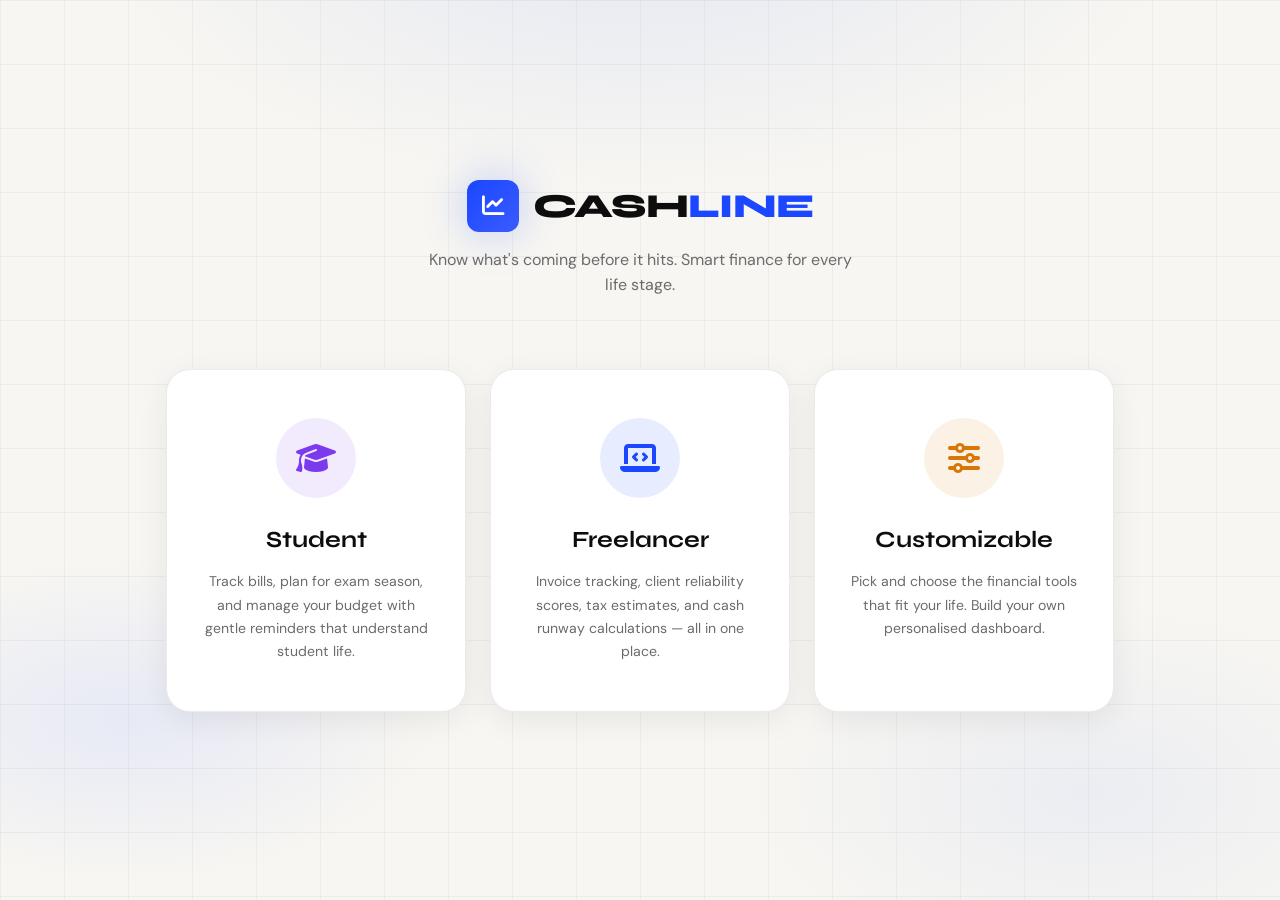
==== commit c53f3e77: "feat: add cashline_biggerdash.html with Cashline light-mode design system applied" ====
--- a/cashline_biggerdash.html
+++ b/cashline_biggerdash.html
@@ -1,3117 +1,3166 @@
-<!DOCTYPE html>
-<html lang="en">
-<head>
-<meta charset="UTF-8">
-<meta name="viewport" content="width=device-width, initial-scale=1.0">
-<title>CASHLINE — Know What's Coming Before It Hits</title>
-<link href="https://fonts.googleapis.com/css2?family=DM+Sans:ital,wght@0,300;0,400;0,500;0,600;0,700;1,400&family=Syne:wght@400;500;600;700;800&display=swap" rel="stylesheet">
-<link rel="stylesheet" href="https://cdnjs.cloudflare.com/ajax/libs/font-awesome/6.4.0/css/all.min.css">
-<style>
-/* ===========================
-   GLOBAL RESET & VARIABLES
-=========================== */
-*, *::before, *::after { margin:0; padding:0; box-sizing:border-box; }
-
-:root {
-  --ink:       #0d1117;
-  --surface:   #161b22;
-  --raised:    #21262d;
-  --overlay:   #2d333b;
-  --border:    rgba(255,255,255,0.08);
-  --border-hi: rgba(255,255,255,0.18);
-  --text:      #e6edf3;
-  --muted:     #8b949e;
-  --dim:       #484f58;
-
-  --accent:    #39d353;
-  --accent-gl: rgba(57,211,83,0.14);
-  --amber:     #e3b341;
-  --amber-gl:  rgba(227,179,65,0.14);
-  --coral:     #f85149;
-  --coral-gl:  rgba(248,81,73,0.14);
-  --sky:       #58a6ff;
-  --sky-gl:    rgba(88,166,255,0.14);
-  --violet:    #bc8cff;
-  --violet-gl: rgba(188,140,255,0.14);
-  --teal:      #2dd4bf;
-  --teal-gl:   rgba(45,212,191,0.14);
-
-  --sh-sm:  0 2px 8px rgba(0,0,0,0.5);
-  --sh:     0 8px 32px rgba(0,0,0,0.55);
-  --sh-lg:  0 20px 64px rgba(0,0,0,0.65);
-  --r-xs:   6px;
-  --r-sm:   8px;
-  --r:      12px;
-  --r-lg:   18px;
-  --r-xl:   24px;
-}
-
-html { scroll-behavior: smooth; }
-
-body {
-  font-family:'DM Sans', sans-serif;
-  background: var(--ink);
-  color: var(--text);
-  min-height:100vh;
-  line-height:1.55;
-  overflow-x:hidden;
-}
-
-/* ===========================
-   PAGE TRANSITIONS
-=========================== */
-.page-fade { animation: pageFade 0.38s ease both; }
-@keyframes pageFade {
-  from { opacity:0; transform:translateY(14px); }
-  to   { opacity:1; transform:translateY(0); }
-}
-.slide-up { animation: slideUp 0.45s cubic-bezier(0.34,1.56,0.64,1) both; }
-@keyframes slideUp {
-  from { opacity:0; transform:translateY(32px) scale(0.97); }
-  to   { opacity:1; transform:translateY(0) scale(1); }
-}
-.stagger > * { animation: pageFade 0.35s ease both; }
-.stagger > *:nth-child(1) { animation-delay:0.04s; }
-.stagger > *:nth-child(2) { animation-delay:0.09s; }
-.stagger > *:nth-child(3) { animation-delay:0.14s; }
-.stagger > *:nth-child(4) { animation-delay:0.19s; }
-.stagger > *:nth-child(5) { animation-delay:0.24s; }
-
-/* ===========================
-   LOADER
-=========================== */
-.loader-overlay {
-  position:fixed; inset:0; background:var(--ink);
-  display:flex; flex-direction:column; align-items:center; justify-content:center;
-  z-index:9999;
-  transition: opacity 0.4s ease, visibility 0.4s ease;
-}
-.loader-overlay.hidden { opacity:0; visibility:hidden; pointer-events:none; }
-
-.loader-ring {
-  width:56px; height:56px;
-  border:3px solid var(--raised);
-  border-top-color: var(--accent);
-  border-radius:50%;
-  animation: spin 0.8s linear infinite;
-  margin-bottom:20px;
-}
-@keyframes spin { to { transform:rotate(360deg); } }
-
-.loader-text {
-  font-family:'Syne',sans-serif;
-  font-size:1rem; font-weight:700;
-  color:var(--muted);
-  letter-spacing:0.06em;
-}
-.loader-dot {
-  display:inline-block;
-  animation: dotPulse 1.2s ease infinite;
-}
-.loader-dot:nth-child(2) { animation-delay:0.2s; }
-.loader-dot:nth-child(3) { animation-delay:0.4s; }
-@keyframes dotPulse { 0%,80%,100%{ opacity:0.2; } 40%{ opacity:1; } }
-
-/* ===========================
-   ERROR PAGE
-=========================== */
-.error-page {
-  display:none; min-height:100vh;
-  flex-direction:column; align-items:center; justify-content:center;
-  padding:40px 24px; text-align:center;
-}
-.error-page.active { display:flex; }
-.error-face {
-  width:120px; height:120px;
-  background: var(--surface);
-  border:2px solid var(--coral-gl);
-  border-radius:50%;
-  display:flex; align-items:center; justify-content:center;
-  font-size:3.5rem; margin-bottom:28px;
-  box-shadow: 0 0 60px rgba(248,81,73,0.2);
-  animation: wobb 3s ease-in-out infinite;
-}
-@keyframes wobb {
-  0%,100% { transform:rotate(-3deg); }
-  50%      { transform:rotate(3deg); }
-}
-.error-page h2 {
-  font-family:'Syne',sans-serif;
-  font-size:1.8rem; font-weight:800;
-  margin-bottom:12px; color:var(--text);
-}
-.error-page p { color:var(--muted); max-width:380px; margin:0 auto 28px; }
-
-/* ===========================
-   LANDING PAGE
-=========================== */
-.landing {
-  min-height:100vh;
-  display:flex; flex-direction:column;
-  align-items:center; justify-content:center;
-  padding:72px 24px 80px;
-  background:
-    radial-gradient(ellipse 65% 45% at 50% -8%, rgba(57,211,83,0.1) 0%, transparent 65%),
-    radial-gradient(ellipse 45% 35% at 85% 88%, rgba(88,166,255,0.07) 0%, transparent 60%),
-    radial-gradient(ellipse 40% 30% at 10% 80%, rgba(227,179,65,0.05) 0%, transparent 60%),
-    var(--ink);
-  position:relative; overflow:hidden;
-}
-.landing::before {
-  content:'';
-  position:absolute; inset:0;
-  background-image:
-    linear-gradient(rgba(255,255,255,0.018) 1px, transparent 1px),
-    linear-gradient(90deg, rgba(255,255,255,0.018) 1px, transparent 1px);
-  background-size:64px 64px;
-  pointer-events:none;
-}
-
-.landing-brand {
-  display:flex; align-items:center; gap:14px;
-  margin-bottom:16px; position:relative; z-index:1;
-}
-.brand-mark {
-  width:52px; height:52px;
-  background: linear-gradient(135deg, var(--accent), #26a641);
-  border-radius: var(--r);
-  display:flex; align-items:center; justify-content:center;
-  font-size:1.4rem;
-  box-shadow: 0 0 44px rgba(57,211,83,0.3);
-}
-.brand-mark i { color: var(--ink); }
-.brand-title {
-  font-family:'Syne',sans-serif;
-  font-size:2.1rem; font-weight:800;
-  letter-spacing:-0.02em;
-  color:var(--text);
-}
-.brand-title span { color:var(--accent); }
-
-.landing-tagline {
-  font-size:1rem; color:var(--muted);
-  margin-bottom:72px; text-align:center;
-  max-width:440px; position:relative; z-index:1;
-}
-
-.landing-cards {
-  display:flex; gap:24px; flex-wrap:wrap;
-  justify-content:center; max-width:1100px;
-  width:100%; position:relative; z-index:1;
-}
-
-.landing-card {
-  background:var(--surface);
-  border:1px solid var(--border);
-  border-radius:var(--r-xl);
-  padding:48px 36px;
-  width:300px; cursor:pointer;
-  transition: transform 0.38s cubic-bezier(0.34,1.56,0.64,1),
-              border-color 0.25s, box-shadow 0.35s;
-  position:relative; overflow:hidden; text-align:center;
-}
-.landing-card::before {
-  content:'';
-  position:absolute; top:0; left:0; right:0;
-  height:3px; opacity:0; transition:opacity 0.3s;
-}
-.landing-card.student::before   { background: linear-gradient(90deg, var(--violet), #e879f9); }
-.landing-card.freelancer::before{ background: linear-gradient(90deg, var(--accent), var(--sky)); }
-.landing-card.custom::before    { background: linear-gradient(90deg, var(--amber), var(--coral)); }
-.landing-card:hover::before { opacity:1; }
-.landing-card:hover {
-  transform:translateY(-14px);
-  border-color:var(--border-hi);
-  box-shadow:var(--sh-lg);
-}
-
-.card-icon-wrap {
-  width:80px; height:80px;
-  border-radius:50%;
-  margin:0 auto 24px;
-  display:flex; align-items:center; justify-content:center;
-  font-size:2rem;
-  transition:transform 0.38s ease;
-}
-.landing-card:hover .card-icon-wrap { transform:scale(1.12) rotate(6deg); }
-.landing-card.student   .card-icon-wrap { background:var(--violet-gl); color:var(--violet); }
-.landing-card.freelancer.card-icon-wrap { background:var(--accent-gl); color:var(--accent); }
-.landing-card.freelancer .card-icon-wrap { background:var(--accent-gl); color:var(--accent); }
-.landing-card.custom    .card-icon-wrap { background:var(--amber-gl);  color:var(--amber); }
-
-.landing-card h2 {
-  font-family:'Syne',sans-serif;
-  font-size:1.45rem; font-weight:700;
-  margin-bottom:12px; color:var(--text);
-}
-.landing-card p { font-size:0.88rem; color:var(--muted); line-height:1.65; }
-
-/* ===========================
-   DASHBOARD SHELL
-=========================== */
-.app { display:none; min-height:100vh; }
-.app.active { display:flex; }
-
-/* SIDEBAR */
-.sidebar {
-  width:256px;
-  background:var(--surface);
-  border-right:1px solid var(--border);
-  padding:24px 14px;
-  position:fixed; height:100vh; overflow-y:auto;
-  z-index:200; display:flex; flex-direction:column;
-  transition: transform 0.3s ease;
-}
-.sidebar::-webkit-scrollbar { width:4px; }
-.sidebar::-webkit-scrollbar-thumb { background:var(--border-hi); border-radius:4px; }
-
-.sidebar-brand {
-  display:flex; align-items:center; gap:11px;
-  padding:6px 10px 22px;
-  border-bottom:1px solid var(--border);
-  margin-bottom:22px;
-}
-.sb-mark {
-  width:36px; height:36px;
-  border-radius:var(--r-xs);
-  display:flex; align-items:center; justify-content:center;
-  font-size:0.95rem; flex-shrink:0;
-}
-.sb-mark.student   { background:linear-gradient(135deg, var(--violet), #e879f9); color:#fff; }
-.sb-mark.freelancer{ background:linear-gradient(135deg, var(--accent), #26a641); color:var(--ink); }
-.sb-mark.custom    { background:linear-gradient(135deg, var(--amber), #c97d10); color:var(--ink); }
-.sb-name {
-  font-family:'Syne',sans-serif; font-size:1.05rem; font-weight:700; color:var(--text);
-}
-
-.nav-section {
-  font-size:0.66rem; font-weight:700;
-  text-transform:uppercase; letter-spacing:0.1em;
-  color:var(--dim); padding:0 10px; margin:18px 0 7px;
-}
-.nav-list { list-style:none; }
-.nav-item { margin-bottom:2px; }
-.nav-link {
-  display:flex; align-items:center; gap:11px;
-  padding:10px 12px; border-radius:var(--r-sm);
-  color:var(--muted); text-decoration:none;
-  font-size:0.875rem; font-weight:500;
-  transition: background 0.18s, color 0.18s;
-  cursor:pointer;
-}
-.nav-link i { width:18px; font-size:0.9rem; flex-shrink:0; }
-.nav-link:hover { background:var(--raised); color:var(--text); }
-.nav-link.active { color:var(--accent); border:1px solid rgba(57,211,83,0.2); }
-.nav-link.active.student-nav   { color:var(--violet); background:var(--violet-gl); border-color:rgba(188,140,255,0.2); }
-.nav-link.active.freelancer-nav{ color:var(--accent);  background:var(--accent-gl); border-color:rgba(57,211,83,0.2); }
-.nav-link.active.custom-nav    { color:var(--amber);   background:var(--amber-gl);  border-color:rgba(227,179,65,0.2); }
-
-.sidebar-footer {
-  margin-top:auto; padding-top:16px;
-  border-top:1px solid var(--border);
-}
-.user-chip {
-  display:flex; align-items:center; gap:11px;
-  padding:11px; background:var(--raised); border-radius:var(--r);
-  cursor:pointer; transition:background 0.18s;
-}
-.user-chip:hover { background:var(--overlay); }
-.u-avatar {
-  width:36px; height:36px;
-  border-radius:var(--r-xs);
-  display:flex; align-items:center; justify-content:center;
-  color:var(--ink); font-weight:700; font-size:0.95rem; flex-shrink:0;
-}
-.u-avatar.student   { background:linear-gradient(135deg, var(--violet), #e879f9); color:#fff; }
-.u-avatar.freelancer{ background:linear-gradient(135deg, var(--accent), var(--sky)); }
-.u-avatar.custom    { background:linear-gradient(135deg, var(--amber), var(--coral)); color:#fff; }
-.u-meta h4 { font-size:0.85rem; font-weight:600; color:var(--text); }
-.u-meta span { font-size:0.72rem; color:var(--muted); }
-
-/* MAIN CONTENT */
-.main {
-  margin-left:256px; flex:1;
-  padding:32px; background:var(--ink);
-  min-height:100vh;
-}
-
-.top-bar {
-  display:flex; justify-content:space-between;
-  align-items:flex-start; margin-bottom:32px;
-  flex-wrap:wrap; gap:16px;
-}
-.page-title h1 {
-  font-family:'Syne',sans-serif;
-  font-size:1.7rem; font-weight:700;
-  color:var(--text); letter-spacing:-0.02em;
-}
-.page-title p { color:var(--muted); font-size:0.875rem; margin-top:4px; }
-.top-actions { display:flex; gap:10px; align-items:center; }
-
-.mobile-menu-btn {
-  display:none; width:38px; height:38px;
-  border-radius:var(--r-sm); border:1px solid var(--border);
-  background:var(--surface); color:var(--text);
-  font-size:0.95rem; cursor:pointer;
-  align-items:center; justify-content:center;
-}
-
-/* ===========================
-   BUTTONS
-=========================== */
-.btn {
-  padding:10px 20px; border-radius:var(--r-sm);
-  border:none; font-family:'DM Sans',sans-serif;
-  font-weight:600; font-size:0.875rem; cursor:pointer;
-  transition: all 0.2s ease;
-  display:inline-flex; align-items:center; gap:8px;
-  white-space:nowrap;
-}
-.btn-primary {
-  background:var(--accent); color:var(--ink);
-}
-.btn-primary:hover {
-  background:#4ce363; transform:translateY(-2px);
-  box-shadow:0 6px 24px rgba(57,211,83,0.3);
-}
-.btn-secondary {
-  background:var(--raised); color:var(--text);
-  border:1px solid var(--border);
-}
-.btn-secondary:hover { border-color:var(--border-hi); background:var(--overlay); }
-.btn-danger { background:var(--coral); color:#fff; }
-.btn-danger:hover { background:#ff6b63; transform:translateY(-2px); }
-.btn-sm { padding:7px 14px; font-size:0.8rem; }
-.btn-icon {
-  width:36px; height:36px; padding:0;
-  border-radius:var(--r-xs);
-  display:inline-flex; align-items:center; justify-content:center;
-}
-.btn-student.btn-primary  { background:var(--violet); color:#fff; }
-.btn-student.btn-primary:hover { background:#c8a2ff; box-shadow:0 6px 24px rgba(188,140,255,0.3); }
-.btn-custom.btn-primary   { background:var(--amber); color:var(--ink); }
-.btn-custom.btn-primary:hover { background:#f0c050; box-shadow:0 6px 24px rgba(227,179,65,0.3); }
-
-/* ===========================
-   PAGE SECTIONS
-=========================== */
-.page-section { display:none; }
-.page-section.active { display:block; animation:pageFade 0.35s ease both; }
-
-/* ===========================
-   STAT CARDS
-=========================== */
-.cards-grid {
-  display:grid;
-  grid-template-columns:repeat(auto-fit, minmax(215px, 1fr));
-  gap:16px; margin-bottom:22px;
-}
-.stat-card {
-  background:var(--surface); border:1px solid var(--border);
-  border-radius:var(--r-lg); padding:24px;
-  position:relative; overflow:hidden;
-  transition:border-color 0.2s, transform 0.2s;
-}
-.stat-card:hover { border-color:var(--border-hi); transform:translateY(-3px); }
-.stat-glow {
-  position:absolute; top:-20px; right:-20px;
-  width:80px; height:80px; border-radius:50%;
-  opacity:0.25; filter:blur(20px); pointer-events:none;
-}
-.stat-icon {
-  width:42px; height:42px; border-radius:var(--r-sm);
-  display:flex; align-items:center; justify-content:center;
-  font-size:1rem; margin-bottom:16px;
-}
-.stat-label {
-  font-size:0.75rem; color:var(--muted); font-weight:600;
-  text-transform:uppercase; letter-spacing:0.06em; margin-bottom:6px;
-}
-.stat-value {
-  font-family:'Syne',sans-serif; font-size:1.85rem;
-  font-weight:700; color:var(--text); line-height:1;
-}
-.stat-trend {
-  display:flex; align-items:center; gap:5px;
-  margin-top:10px; font-size:0.78rem; font-weight:500;
-  color:var(--muted);
-}
-.stat-trend.up   { color:var(--accent); }
-.stat-trend.down { color:var(--coral); }
-
-/* ===========================
-   PANELS
-=========================== */
-.panel {
-  background:var(--surface); border:1px solid var(--border);
-  border-radius:var(--r-lg); padding:24px; margin-bottom:20px;
-  transition:border-color 0.2s;
-}
-.panel:hover { border-color:rgba(255,255,255,0.12); }
-.panel-header {
-  display:flex; justify-content:space-between;
-  align-items:center; margin-bottom:22px;
-}
-.panel-title {
-  font-family:'Syne',sans-serif; font-size:1rem;
-  font-weight:700; color:var(--text);
-  display:flex; align-items:center; gap:10px;
-}
-.panel-title i { font-size:0.9rem; }
-
-.two-col { display:grid; grid-template-columns:1fr 1fr; gap:20px; }
-.three-col { display:grid; grid-template-columns:1fr 1fr 1fr; gap:20px; }
-
-/* ===========================
-   FORM ELEMENTS
-=========================== */
-.form-group { margin-bottom:16px; }
-.form-group label {
-  display:block; font-size:0.76rem; font-weight:600;
-  color:var(--muted); text-transform:uppercase;
-  letter-spacing:0.06em; margin-bottom:7px;
-}
-.form-group input,
-.form-group select,
-.form-group textarea {
-  width:100%; padding:11px 14px;
-  background:var(--raised); border:1px solid var(--border);
-  border-radius:var(--r-sm); color:var(--text);
-  font-family:'DM Sans',sans-serif; font-size:0.9rem;
-  transition:border-color 0.2s, box-shadow 0.2s;
-}
-.form-group input:focus,
-.form-group select:focus,
-.form-group textarea:focus {
-  outline:none; border-color:var(--accent);
-  box-shadow:0 0 0 3px rgba(57,211,83,0.12);
-}
-.form-group select option { background:var(--raised); color:var(--text); }
-.form-row { display:grid; grid-template-columns:1fr 1fr; gap:14px; }
-.form-hint { font-size:0.78rem; color:var(--muted); margin-top:6px; }
-
-/* INPUT ACCENTS per user type */
-.student-mode .form-group input:focus,
-.student-mode .form-group select:focus { border-color:var(--violet); box-shadow:0 0 0 3px var(--violet-gl); }
-.custom-mode  .form-group input:focus,
-.custom-mode  .form-group select:focus { border-color:var(--amber);  box-shadow:0 0 0 3px var(--amber-gl); }
-
-/* ===========================
-   TRANSACTIONS
-=========================== */
-.tx-list { max-height:420px; overflow-y:auto; }
-.tx-list::-webkit-scrollbar { width:4px; }
-.tx-list::-webkit-scrollbar-thumb { background:var(--border-hi); border-radius:4px; }
-
-.tx-item {
-  display:flex; align-items:center; gap:14px;
-  padding:13px 14px; border-radius:var(--r);
-  margin-bottom:8px; background:var(--raised);
-  border:1px solid transparent;
-  transition: border-color 0.18s, transform 0.2s;
-}
-.tx-item:hover { border-color:var(--border); transform:translateX(4px); }
-.tx-icon {
-  width:42px; height:42px; border-radius:var(--r-sm);
-  display:flex; align-items:center; justify-content:center;
-  font-size:1rem; flex-shrink:0;
-}
-.tx-item.income  .tx-icon { background:var(--accent-gl); color:var(--accent); }
-.tx-item.expense .tx-icon { background:var(--coral-gl);  color:var(--coral); }
-.tx-meta { flex:1; min-width:0; }
-.tx-meta h4 { font-size:0.9rem; font-weight:600; color:var(--text); white-space:nowrap; overflow:hidden; text-overflow:ellipsis; }
-.tx-meta span { font-size:0.78rem; color:var(--muted); }
-.tx-amount { font-family:'Syne',sans-serif; font-weight:700; font-size:1rem; white-space:nowrap; }
-.tx-item.income  .tx-amount { color:var(--accent); }
-.tx-item.expense .tx-amount { color:var(--coral); }
-
-.delete-btn {
-  width:32px; height:32px; border-radius:var(--r-xs);
-  border:none; background:var(--coral-gl); color:var(--coral);
-  cursor:pointer; font-size:0.8rem; flex-shrink:0;
-  display:flex; align-items:center; justify-content:center;
-  transition:background 0.18s;
-}
-.delete-btn:hover { background:var(--coral); color:#fff; }
-
-/* ===========================
-   EMPTY STATE
-=========================== */
-.empty-state {
-  text-align:center; padding:44px 20px; color:var(--dim);
-}
-.empty-state i { font-size:3rem; margin-bottom:16px; display:block; opacity:0.4; }
-.empty-state p { font-size:0.92rem; color:var(--muted); }
-
-/* ===========================
-   MONEY JAR (Student)
-=========================== */
-.jar-wrap {
-  display:flex; flex-direction:column;
-  align-items:center; padding:28px;
-}
-.jar {
-  position:relative; width:160px; height:220px;
-  margin-bottom:22px;
-}
-.jar-body {
-  position:absolute; bottom:0; width:100%; height:185px;
-  border:3px solid rgba(255,255,255,0.15);
-  border-radius:0 0 36px 36px; overflow:hidden;
-  background:linear-gradient(180deg, rgba(255,255,255,0.04), rgba(255,255,255,0.01));
-}
-.jar-lid {
-  position:absolute; top:0; left:50%; transform:translateX(-50%);
-  width:125px; height:44px;
-  background:linear-gradient(180deg, var(--overlay), var(--raised));
-  border-radius:9px 9px 0 0;
-  border:3px solid rgba(255,255,255,0.12);
-}
-.jar-lid::before {
-  content:''; position:absolute; bottom:-11px; left:-16px; right:-16px;
-  height:16px; background:var(--raised);
-  border-radius:4px; border:1px solid rgba(255,255,255,0.08);
-}
-.jar-fill {
-  position:absolute; bottom:0; width:100%;
-  transition:height 1s cubic-bezier(0.34,1.56,0.64,1);
-  border-radius:0 0 33px 33px;
-}
-.jar-fill::before {
-  content:''; position:absolute; top:0; left:0; right:0; height:18px;
-  background:linear-gradient(180deg, rgba(255,255,255,0.25), transparent);
-}
-.jar-percent {
-  font-family:'Syne',sans-serif; font-size:2.4rem; font-weight:700;
-  color:var(--text);
-}
-.jar-label { font-size:0.85rem; color:var(--muted); margin-top:6px; }
-
-/* ===========================
-   BILLS & INVOICE ITEMS
-=========================== */
-.bill-item {
-  display:flex; align-items:center; gap:14px;
-  padding:14px; border-radius:var(--r); margin-bottom:9px;
-  border:1px solid var(--border);
-  border-left:3px solid var(--border);
-  background:var(--raised);
-  transition:border-color 0.18s, transform 0.2s;
-}
-.bill-item:hover { transform:translateX(4px); }
-.bill-item.urgent { background:var(--coral-gl); border-left-color:var(--coral); }
-.bill-item.soon   { background:var(--amber-gl); border-left-color:var(--amber); }
-.bill-item.normal { border-left-color:var(--accent); }
-.bill-icon {
-  width:42px; height:42px; border-radius:var(--r-sm);
-  display:flex; align-items:center; justify-content:center;
-  font-size:1rem; flex-shrink:0;
-  background:var(--overlay);
-}
-.bill-item.urgent .bill-icon { color:var(--coral); }
-.bill-item.soon   .bill-icon { color:var(--amber); }
-.bill-item.normal .bill-icon { color:var(--accent); }
-.bill-meta { flex:1; }
-.bill-meta h4 { font-size:0.9rem; font-weight:600; color:var(--text); }
-.bill-meta span { font-size:0.78rem; color:var(--muted); }
-.bill-amount { font-family:'Syne',sans-serif; font-weight:700; color:var(--text); white-space:nowrap; }
-.bill-badge {
-  padding:4px 10px; border-radius:20px;
-  font-size:0.72rem; font-weight:700;
-  flex-shrink:0;
-}
-.bill-item.urgent .bill-badge { background:var(--coral); color:#fff; }
-.bill-item.soon   .bill-badge { background:var(--amber); color:var(--ink); }
-
-/* ===========================
-   INVOICE BADGES
-=========================== */
-.inv-badge {
-  padding:4px 10px; border-radius:20px;
-  font-size:0.72rem; font-weight:700; flex-shrink:0;
-}
-.inv-badge.paid    { background:var(--accent-gl); color:var(--accent); border:1px solid rgba(57,211,83,0.3); }
-.inv-badge.overdue { background:var(--coral-gl);  color:var(--coral);  border:1px solid rgba(248,81,73,0.3); }
-.inv-badge.pending { background:var(--amber-gl);  color:var(--amber);  border:1px solid rgba(227,179,65,0.3); }
-
-/* ===========================
-   CALENDAR
-=========================== */
-.cal-wrap {
-  background:var(--raised); border-radius:var(--r-lg);
-  padding:20px; border:1px solid var(--border);
-}
-.cal-header {
-  display:flex; justify-content:space-between;
-  align-items:center; margin-bottom:18px;
-}
-.cal-header h3 {
-  font-family:'Syne',sans-serif; font-size:1rem; font-weight:700;
-}
-.cal-nav { display:flex; gap:8px; }
-.cal-nav button {
-  width:34px; height:34px; border-radius:var(--r-xs);
-  border:1px solid var(--border); background:var(--surface);
-  color:var(--text); cursor:pointer; transition:all 0.18s;
-  display:flex; align-items:center; justify-content:center;
-}
-.cal-nav button:hover { background:var(--accent); color:var(--ink); border-color:var(--accent); }
-.cal-grid {
-  display:grid; grid-template-columns:repeat(7, 1fr); gap:6px;
-}
-.cal-day-name {
-  text-align:center; font-weight:700; color:var(--dim);
-  font-size:0.72rem; letter-spacing:0.05em; padding:8px 0;
-}
-.cal-day {
-  aspect-ratio:1; display:flex; align-items:center; justify-content:center;
-  border-radius:var(--r-xs); font-weight:500; font-size:0.82rem;
-  cursor:pointer; position:relative; transition:background 0.15s, color 0.15s;
-}
-.cal-day:hover { background:var(--overlay); }
-.cal-day.today { background:var(--accent); color:var(--ink); font-weight:700; }
-.cal-day.other-month { color:var(--dim); }
-.cal-day.has-event::after {
-  content:''; position:absolute; bottom:3px;
-  width:4px; height:4px; border-radius:50%;
-  background:var(--coral);
-}
-
-/* ===========================
-   WHAT-IF / LIQUIDITY
-=========================== */
-.result-block {
-  background:var(--raised); border:1px solid var(--border);
-  border-radius:var(--r-lg); padding:28px;
-  text-align:center; margin-top:18px;
-}
-.result-days {
-  font-family:'Syne',sans-serif; font-size:4rem;
-  font-weight:800; color:var(--accent); line-height:1;
-}
-.result-label { color:var(--muted); font-size:1rem; margin-top:10px; }
-.result-warn {
-  margin-top:16px; padding:14px;
-  background:var(--coral-gl); border:1px solid rgba(248,81,73,0.3);
-  border-radius:var(--r); color:var(--coral); font-size:0.88rem; font-weight:500;
-}
-.scenario-row {
-  display:flex; justify-content:space-between; align-items:center;
-  padding:10px 0; border-bottom:1px solid var(--border);
-  font-size:0.88rem;
-}
-.scenario-row:last-child { border-bottom:none; }
-
-/* ===========================
-   EXAM ITEMS
-=========================== */
-.exam-item {
-  display:flex; align-items:center; gap:14px;
-  padding:14px; border-radius:var(--r);
-  margin-bottom:9px;
-  background:var(--violet-gl);
-  border:1px solid rgba(188,140,255,0.2);
-  transition:transform 0.2s;
-}
-.exam-item:hover { transform:translateX(4px); }
-.exam-icon {
-  width:42px; height:42px; border-radius:var(--r-sm);
-  display:flex; align-items:center; justify-content:center;
-  font-size:1rem; flex-shrink:0;
-  background:linear-gradient(135deg, var(--violet), #e879f9); color:#fff;
-}
-.exam-meta { flex:1; }
-.exam-meta h4 { font-size:0.9rem; font-weight:600; color:var(--text); }
-.exam-meta span { font-size:0.78rem; color:var(--muted); }
-.exam-status-badge {
-  padding:4px 10px; border-radius:20px;
-  font-size:0.72rem; font-weight:700; flex-shrink:0;
-}
-.exam-status-badge.soon { background:var(--coral-gl); color:var(--coral); border:1px solid rgba(248,81,73,0.3); }
-.exam-status-badge.upcoming { background:var(--violet-gl); color:var(--violet); border:1px solid rgba(188,140,255,0.3); }
-
-/* ===========================
-   TOGGLE SWITCH
-=========================== */
-.toggle-wrap {
-  display:flex; align-items:center; gap:14px;
-  padding:14px; background:var(--raised);
-  border-radius:var(--r); margin-bottom:16px;
-  border:1px solid var(--border);
-}
-.toggle { position:relative; width:52px; height:28px; flex-shrink:0; }
-.toggle input { opacity:0; width:0; height:0; }
-.toggle-slider {
-  position:absolute; cursor:pointer;
-  inset:0; background:var(--overlay); border-radius:28px;
-  transition:background 0.3s;
-}
-.toggle-slider::before {
-  content:''; position:absolute;
-  width:20px; height:20px;
-  left:4px; bottom:4px;
-  background:#fff; border-radius:50%;
-  transition:transform 0.3s;
-}
-.toggle input:checked + .toggle-slider { background:var(--violet); }
-.toggle input:checked + .toggle-slider::before { transform:translateX(24px); }
-.toggle-label { font-size:0.875rem; font-weight:500; color:var(--text); }
-
-/* ===========================
-   CLIENT RELIABILITY (Freelancer)
-=========================== */
-.reliability-bar-wrap { margin-top:8px; }
-.reliability-bar-bg {
-  width:100%; height:6px; background:var(--overlay);
-  border-radius:4px; overflow:hidden;
-}
-.reliability-bar-fill { height:100%; border-radius:4px; transition:width 0.6s ease; }
-
-.client-card {
-  background:var(--raised); border:1px solid var(--border);
-  border-radius:var(--r-lg); padding:18px;
-  margin-bottom:12px; transition:border-color 0.18s;
-}
-.client-card:hover { border-color:var(--border-hi); }
-.client-score {
-  font-family:'Syne',sans-serif; font-size:1.6rem; font-weight:800;
-}
-
-/* ===========================
-   ACCOUNT ITEMS (Freelancer)
-=========================== */
-.account-card {
-  background:var(--raised); border:1px solid var(--border);
-  border-radius:var(--r-lg); padding:18px; margin-bottom:12px;
-  display:flex; align-items:center; gap:14px;
-  transition:border-color 0.18s, transform 0.2s;
-}
-.account-card:hover { border-color:var(--border-hi); transform:translateY(-2px); }
-.account-icon {
-  width:46px; height:46px; border-radius:var(--r-sm);
-  display:flex; align-items:center; justify-content:center;
-  font-size:1.1rem; flex-shrink:0;
-}
-
-/* ===========================
-   EMI ITEMS (Custom)
-=========================== */
-.emi-item {
-  display:flex; align-items:center; gap:14px;
-  padding:14px; border-radius:var(--r);
-  margin-bottom:9px; background:var(--raised);
-  border:1px solid var(--border);
-  border-left:3px solid var(--border);
-  transition:border-color 0.18s, transform 0.2s;
-}
-.emi-item:hover { transform:translateX(4px); }
-.emi-icon {
-  width:42px; height:42px; border-radius:var(--r-sm);
-  display:flex; align-items:center; justify-content:center;
-  font-size:1.1rem; flex-shrink:0;
-}
-.emi-meta { flex:1; }
-.emi-meta h4 { font-size:0.9rem; font-weight:600; color:var(--text); }
-.emi-meta span { font-size:0.78rem; color:var(--muted); }
-.emi-amount { font-family:'Syne',sans-serif; font-weight:700; }
-
-/* ===========================
-   CUSTOM FEATURE PICKER
-=========================== */
-.picker-page {
-  min-height:100vh;
-  display:flex; flex-direction:column;
-  align-items:center; padding:60px 24px 80px;
-  background:
-    radial-gradient(ellipse 65% 40% at 50% -5%, rgba(227,179,65,0.1) 0%, transparent 65%),
-    radial-gradient(ellipse 50% 40% at 85% 90%, rgba(248,81,73,0.07) 0%, transparent 60%),
-    var(--ink);
-  position:relative; overflow:hidden;
-}
-.picker-page::before {
-  content:''; position:absolute; inset:0;
-  background-image:
-    linear-gradient(rgba(255,255,255,0.018) 1px, transparent 1px),
-    linear-gradient(90deg, rgba(255,255,255,0.018) 1px, transparent 1px);
-  background-size:64px 64px; pointer-events:none;
-}
-.picker-header { text-align:center; margin-bottom:48px; position:relative; z-index:1; }
-.picker-header h2 {
-  font-family:'Syne',sans-serif; font-size:1.6rem; font-weight:800;
-  margin-bottom:10px;
-}
-.picker-header p { color:var(--muted); max-width:480px; margin:0 auto; }
-.cat-label {
-  font-size:0.7rem; font-weight:700; text-transform:uppercase;
-  letter-spacing:0.1em; color:var(--dim);
-  margin-bottom:12px; margin-top:28px;
-  display:flex; align-items:center; gap:10px;
-}
-.cat-label::after { content:''; flex:1; height:1px; background:var(--border); }
-.features-grid {
-  display:grid; grid-template-columns:repeat(auto-fill, minmax(230px, 1fr));
-  gap:12px;
-}
-.feature-card {
-  background:var(--surface); border:1px solid var(--border);
-  border-radius:var(--r-lg); padding:18px;
-  cursor:pointer; transition:all 0.22s ease;
-  position:relative; user-select:none;
-}
-.feature-card:hover {
-  border-color:var(--border-hi);
-  transform:translateY(-3px); box-shadow:var(--sh-sm);
-}
-.feature-card.selected {
-  border-color:var(--amber); background:var(--amber-gl);
-}
-.feature-card.selected::after {
-  content:'\f058'; font-family:'Font Awesome 6 Free'; font-weight:900;
-  position:absolute; top:14px; right:14px;
-  color:var(--amber); font-size:1rem;
-}
-.feature-icon {
-  width:38px; height:38px; border-radius:var(--r-xs);
-  display:flex; align-items:center; justify-content:center;
-  font-size:0.95rem; margin-bottom:12px;
-}
-.feature-card h4 { font-size:0.9rem; font-weight:700; color:var(--text); margin-bottom:5px; }
-.feature-card p  { font-size:0.78rem; color:var(--muted); line-height:1.5; }
-.picker-footer { position:relative; z-index:1; margin-top:36px; text-align:center; }
-.selected-count {
-  font-size:0.85rem; color:var(--muted); margin-bottom:16px;
-}
-.selected-count strong { color:var(--amber); }
-
-/* ===========================
-   ALERTS
-=========================== */
-.alerts-container {
-  position:fixed; top:20px; right:20px;
-  z-index:9000; max-width:380px; pointer-events:none;
-}
-.alert {
-  background:var(--surface); border-radius:var(--r-lg);
-  padding:16px 18px; margin-bottom:12px;
-  box-shadow:var(--sh); display:flex;
-  align-items:flex-start; gap:14px;
-  border-left:3px solid; pointer-events:all;
-  animation:alertIn 0.35s ease;
-}
-@keyframes alertIn {
-  from { transform:translateX(110%); opacity:0; }
-  to   { transform:translateX(0);    opacity:1; }
-}
-.alert.success { border-left-color:var(--accent); }
-.alert.warning { border-left-color:var(--amber); }
-.alert.danger  { border-left-color:var(--coral); }
-.alert.info    { border-left-color:var(--sky); }
-.alert.gentle  { border-left-color:var(--violet); }
-.alert-icon-wrap {
-  width:38px; height:38px; border-radius:var(--r-xs);
-  display:flex; align-items:center; justify-content:center;
-  font-size:0.95rem; flex-shrink:0;
-}
-.alert.success .alert-icon-wrap { background:var(--accent-gl); color:var(--accent); }
-.alert.warning .alert-icon-wrap { background:var(--amber-gl);  color:var(--amber); }
-.alert.danger  .alert-icon-wrap { background:var(--coral-gl);  color:var(--coral); }
-.alert.info    .alert-icon-wrap { background:var(--sky-gl);    color:var(--sky); }
-.alert.gentle  .alert-icon-wrap { background:var(--violet-gl); color:var(--violet); }
-.alert-body { flex:1; }
-.alert-body h4 { font-size:0.88rem; font-weight:700; color:var(--text); margin-bottom:3px; }
-.alert-body p  { font-size:0.8rem;  color:var(--muted); line-height:1.45; }
-.alert-close-btn {
-  background:none; border:none; color:var(--dim);
-  cursor:pointer; padding:2px; flex-shrink:0;
-  font-size:0.85rem; transition:color 0.18s;
-}
-.alert-close-btn:hover { color:var(--text); }
-
-/* ===========================
-   MODALS
-=========================== */
-.modal-overlay {
-  position:fixed; inset:0; background:rgba(0,0,0,0.65);
-  display:none; align-items:center; justify-content:center;
-  z-index:8000; backdrop-filter:blur(6px);
-}
-.modal-overlay.active { display:flex; }
-.modal {
-  background:var(--surface); border:1px solid var(--border);
-  border-radius:var(--r-xl); padding:32px;
-  max-width:480px; width:90%;
-  max-height:88vh; overflow-y:auto;
-  box-shadow:var(--sh-lg);
-  animation:modalIn 0.32s cubic-bezier(0.34,1.56,0.64,1) both;
-}
-.modal::-webkit-scrollbar { width:4px; }
-.modal::-webkit-scrollbar-thumb { background:var(--border-hi); border-radius:4px; }
-@keyframes modalIn {
-  from { transform:scale(0.88); opacity:0; }
-  to   { transform:scale(1);    opacity:1; }
-}
-.modal-header {
-  display:flex; justify-content:space-between;
-  align-items:center; margin-bottom:24px;
-}
-.modal-header h2 {
-  font-family:'Syne',sans-serif; font-size:1.3rem; font-weight:700;
-}
-.modal-close {
-  width:36px; height:36px; border-radius:var(--r-xs);
-  border:1px solid var(--border); background:var(--raised);
-  color:var(--muted); cursor:pointer; font-size:0.9rem;
-  display:flex; align-items:center; justify-content:center;
-  transition:all 0.18s;
-}
-.modal-close:hover { background:var(--coral); color:#fff; border-color:var(--coral); }
-
-.onboard-modal { text-align:center; }
-.onboard-icon {
-  width:72px; height:72px; border-radius:50%;
-  margin:0 auto 22px;
-  display:flex; align-items:center; justify-content:center;
-  font-size:1.8rem;
-}
-.onboard-icon.student   { background:var(--violet-gl); color:var(--violet); }
-.onboard-icon.freelancer{ background:var(--accent-gl); color:var(--accent); }
-.onboard-icon.custom    { background:var(--amber-gl);  color:var(--amber); }
-.onboard-modal h2 {
-  font-family:'Syne',sans-serif; font-size:1.4rem; font-weight:800;
-  margin-bottom:10px;
-}
-.onboard-modal p { color:var(--muted); font-size:0.9rem; margin-bottom:24px; }
-.onboard-fields { text-align:left; margin-top:16px; }
-
-/* ===========================
-   RESPONSIVE
-=========================== */
-@media (max-width:1100px) {
-  .three-col { grid-template-columns:1fr 1fr; }
-}
-@media (max-width:900px) {
-  .two-col { grid-template-columns:1fr; }
-  .sidebar { transform:translateX(-100%); }
-  .sidebar.open { transform:translateX(0); }
-  .main { margin-left:0; padding:20px; }
-  .mobile-menu-btn { display:flex !important; }
-  .three-col { grid-template-columns:1fr; }
-  .form-row { grid-template-columns:1fr; }
-}
-@media (max-width:600px) {
-  .cards-grid { grid-template-columns:1fr 1fr; }
-  .landing-card { width:100%; max-width:340px; }
-}
-
-/* ===========================
-   MISC HELPERS
-=========================== */
-.divider { border:none; border-top:1px solid var(--border); margin:20px 0; }
-.text-accent  { color:var(--accent); }
-.text-amber   { color:var(--amber); }
-.text-coral   { color:var(--coral); }
-.text-sky     { color:var(--sky); }
-.text-violet  { color:var(--violet); }
-.text-muted   { color:var(--muted); }
-.text-center  { text-align:center; }
-.font-syne    { font-family:'Syne',sans-serif; }
-.fw-700       { font-weight:700; }
-.fs-sm        { font-size:0.82rem; }
-.mt-8 { margin-top:8px; }
-.mt-16 { margin-top:16px; }
-.mt-24 { margin-top:24px; }
-.mb-0 { margin-bottom:0; }
-.gap-10 { display:flex; gap:10px; flex-wrap:wrap; }
-
-/* Filter tabs */
-.filter-tabs { display:flex; gap:8px; flex-wrap:wrap; margin-bottom:16px; }
-.filter-tab {
-  padding:6px 14px; border-radius:20px;
-  border:1px solid var(--border); background:var(--raised);
-  color:var(--muted); font-size:0.8rem; font-weight:600;
-  cursor:pointer; transition:all 0.18s;
-}
-.filter-tab.active, .filter-tab:hover {
-  background:var(--amber-gl); color:var(--amber); border-color:rgba(227,179,65,0.3);
-}
-.filter-tab.freelancer-active { background:var(--accent-gl); color:var(--accent); border-color:rgba(57,211,83,0.3); }
-</style>
-</head>
-<body>
-
-<!-- ================================
-     LOADER
-================================ -->
-<div class="loader-overlay" id="loader">
-  <div class="loader-ring"></div>
-  <div class="loader-text">CASHLINE<span class="loader-dot">.</span><span class="loader-dot">.</span><span class="loader-dot">.</span></div>
-</div>
-
-<!-- ================================
-     ERROR PAGE
-================================ -->
-<div class="error-page" id="errorPage">
-  <div class="error-face">:(</div>
-  <h2>Something went wrong</h2>
-  <p>We hit a bump in the road. Your data is safe — please refresh to get back on track.</p>
-  <button class="btn btn-primary" onclick="location.reload()">
-    <i class="fas fa-redo"></i> Try Again
-  </button>
-</div>
-
-<!-- ================================
-     LANDING PAGE
-================================ -->
-<div id="landingPage" style="display:none">
-  <div class="landing">
-    <div class="landing-brand slide-up">
-      <div class="brand-mark"><i class="fas fa-chart-line"></i></div>
-      <div class="brand-title">CASH<span>LINE</span></div>
-    </div>
-    <p class="landing-tagline slide-up" style="animation-delay:0.1s">Know what's coming before it hits. Smart finance for every life stage.</p>
-
-    <div class="landing-cards stagger">
-      <div class="landing-card student" onclick="selectProfile('student')">
-        <div class="card-icon-wrap"><i class="fas fa-graduation-cap"></i></div>
-        <h2>Student</h2>
-        <p>Track bills, plan for exam season, and manage your budget with gentle reminders that understand student life.</p>
-      </div>
-      <div class="landing-card freelancer" onclick="selectProfile('freelancer')">
-        <div class="card-icon-wrap"><i class="fas fa-laptop-code"></i></div>
-        <h2>Freelancer</h2>
-        <p>Invoice tracking, client reliability scores, tax estimates, and cash runway calculations — all in one place.</p>
-      </div>
-      <div class="landing-card custom" onclick="selectProfile('custom')">
-        <div class="card-icon-wrap"><i class="fas fa-sliders-h"></i></div>
-        <h2>Customizable</h2>
-        <p>Pick and choose the financial tools that fit your life. Build your own personalised dashboard.</p>
-      </div>
-    </div>
-  </div>
-</div>
-
-<!-- ================================
-     CUSTOM FEATURE PICKER
-================================ -->
-<div id="customPickerPage" style="display:none">
-  <div class="picker-page">
-    <div class="picker-header slide-up">
-      <div class="landing-brand" style="justify-content:center; margin-bottom:20px">
-        <div class="brand-mark"><i class="fas fa-chart-line"></i></div>
-        <div class="brand-title">CASH<span>LINE</span></div>
-      </div>
-      <h2>Build your dashboard</h2>
-      <p>Select the tools that matter to you. You can always change these later in settings.</p>
-    </div>
-
-    <div style="width:100%;max-width:1100px;position:relative;z-index:1">
-      <div class="form-row" style="max-width:480px;margin:0 auto 36px">
-        <div class="form-group">
-          <label>Your Name</label>
-          <input type="text" id="customName" placeholder="e.g. Priya">
-        </div>
-        <div class="form-group">
-          <label>Monthly Budget (₹)</label>
-          <input type="number" id="customBudget" placeholder="e.g. 50000" min="0">
-        </div>
-      </div>
-
-      <div class="cat-label"><span>Core Tools</span></div>
-      <div class="features-grid" id="featureGrid"></div>
-    </div>
-
-    <div class="picker-footer">
-      <div class="selected-count"><strong id="selCount">0</strong> features selected</div>
-      <button class="btn btn-custom btn-primary" onclick="launchCustom()">
-        <i class="fas fa-rocket"></i> Launch My Dashboard
-      </button>
-      <div style="margin-top:12px">
-        <button class="btn btn-secondary btn-sm" onclick="goBack()">
-          <i class="fas fa-arrow-left"></i> Back
-        </button>
-      </div>
-    </div>
-  </div>
-</div>
-
-<!-- ================================
-     MAIN APP DASHBOARD
-================================ -->
-<div class="app" id="appDash">
-  <!-- SIDEBAR -->
-  <nav class="sidebar" id="sidebar">
-    <div class="sidebar-brand">
-      <div class="sb-mark" id="sbMark"><i class="fas fa-chart-line"></i></div>
-      <div class="sb-name">CASHLINE</div>
-    </div>
-
-    <div class="nav-section">Main</div>
-    <ul class="nav-list" id="navList"></ul>
-
-    <div class="sidebar-footer">
-      <div class="user-chip" onclick="openModal('settingsModal')">
-        <div class="u-avatar" id="uAvatar">U</div>
-        <div class="u-meta">
-          <h4 id="uName">User</h4>
-          <span id="uRole">Finance</span>
-        </div>
-        <i class="fas fa-cog" style="color:var(--dim);margin-left:auto;font-size:0.85rem"></i>
-      </div>
-    </div>
-  </nav>
-
-  <!-- MAIN -->
-  <main class="main" id="mainContent">
-    <div class="top-bar">
-      <div class="page-title">
-        <h1 id="pageTitle">Overview</h1>
-        <p id="pageSubtitle">Your financial snapshot</p>
-      </div>
-      <div class="top-actions">
-        <button class="mobile-menu-btn" onclick="toggleSidebar()">
-          <i class="fas fa-bars"></i>
-        </button>
-        <button class="btn btn-secondary btn-sm" id="quickAddBtn" onclick="openModal('quickAddModal')">
-          <i class="fas fa-plus"></i> Quick Add
-        </button>
-        <button class="btn btn-secondary btn-sm" onclick="openModal('settingsModal')">
-          <i class="fas fa-cog"></i>
-        </button>
-      </div>
-    </div>
-
-    <div id="pagesContainer"></div>
-  </main>
-</div>
-
-<!-- ================================
-     ALERTS
-================================ -->
-<div class="alerts-container" id="alertsContainer"></div>
-
-<!-- ================================
-     MODALS
-================================ -->
-<!-- Quick Add -->
-<div class="modal-overlay" id="quickAddModal">
-  <div class="modal">
-    <div class="modal-header">
-      <h2>Quick Add</h2>
-      <button class="modal-close" onclick="closeModal('quickAddModal')"><i class="fas fa-times"></i></button>
-    </div>
-    <div class="form-group">
-      <label>Type</label>
-      <select id="qType">
-        <option value="income">Income</option>
-        <option value="expense">Expense</option>
-      </select>
-    </div>
-    <div class="form-group">
-      <label>Amount (₹)</label>
-      <input type="number" id="qAmount" placeholder="0.00" step="0.01" min="0.01">
-    </div>
-    <div class="form-group">
-      <label>Description</label>
-      <input type="text" id="qDesc" placeholder="What was this for?">
-    </div>
-    <div class="form-group">
-      <label>Date</label>
-      <input type="date" id="qDate">
-    </div>
-    <div style="display:flex;gap:10px;margin-top:8px">
-      <button class="btn btn-primary" id="qAddBtn" onclick="addQuickTx()" style="flex:1">
-        <i class="fas fa-plus"></i> Add
-      </button>
-      <button class="btn btn-secondary" onclick="closeModal('quickAddModal')" style="flex:1">Cancel</button>
-    </div>
-  </div>
-</div>
-
-<!-- Settings -->
-<div class="modal-overlay" id="settingsModal">
-  <div class="modal">
-    <div class="modal-header">
-      <h2>Settings</h2>
-      <button class="modal-close" onclick="closeModal('settingsModal')"><i class="fas fa-times"></i></button>
-    </div>
-    <div class="form-group">
-      <label>Your Name</label>
-      <input type="text" id="settingsName" placeholder="Enter your name">
-    </div>
-    <div class="form-group">
-      <label>Monthly Budget / Target (₹)</label>
-      <input type="number" id="settingsBudget" placeholder="e.g. 50000" min="0">
-    </div>
-    <div style="display:flex;gap:10px;flex-wrap:wrap;margin-top:8px">
-      <button class="btn btn-primary" id="saveSettingsBtn" onclick="saveSettings()" style="flex:1">
-        <i class="fas fa-save"></i> Save
-      </button>
-      <button class="btn btn-danger" onclick="resetData()">
-        <i class="fas fa-trash"></i> Reset
-      </button>
-    </div>
-    <hr class="divider">
-    <button class="btn btn-secondary" onclick="backToLanding()" style="width:100%">
-      <i class="fas fa-arrow-left"></i> Change Profile
-    </button>
-  </div>
-</div>
-
-<!-- Onboard -->
-<div class="modal-overlay" id="onboardModal">
-  <div class="modal onboard-modal">
-    <div class="onboard-icon" id="onboardIcon"><i class="fas fa-chart-line"></i></div>
-    <h2 id="onboardTitle">Welcome!</h2>
-    <p id="onboardMsg">Let's personalise your dashboard.</p>
-    <div class="onboard-fields">
-      <div class="form-group">
-        <label>Your Name</label>
-        <input type="text" id="onboardName" placeholder="e.g. Priya">
-      </div>
-      <div class="form-group">
-        <label id="onboardBudgetLabel">Monthly Budget (₹)</label>
-        <input type="number" id="onboardBudget" placeholder="e.g. 30000" min="0">
-      </div>
-    </div>
-    <button class="btn btn-primary" id="onboardBtn" onclick="finishOnboard()" style="width:100%;margin-top:8px">
-      <i class="fas fa-rocket"></i> Let's Go!
-    </button>
-  </div>
-</div>
-
-<!-- Bills Question (Student) -->
-<div class="modal-overlay" id="billsQuestionModal">
-  <div class="modal" style="text-align:center">
-    <div class="onboard-icon student"><i class="fas fa-file-invoice-dollar"></i></div>
-    <h2>Track recurring bills?</h2>
-    <p style="color:var(--muted);margin:12px 0 28px">We'll remind you before rent, utilities, subscriptions, and more are due.</p>
-    <div style="display:flex;gap:12px;justify-content:center">
-      <button class="btn btn-primary btn-student" onclick="setBillsTracking(true)">
-        <i class="fas fa-check"></i> Yes, track bills
-      </button>
-      <button class="btn btn-secondary" onclick="setBillsTracking(false)">
-        <i class="fas fa-times"></i> Skip for now
-      </button>
-    </div>
-  </div>
-</div>
-
-<script>
-// ================================================================
-//  STATE & PERSISTENCE
-// ================================================================
-const STORAGE_KEY = 'cashline_v3';
-
-let state = {
-  profile: null,           // 'student' | 'freelancer' | 'custom'
-  name: '',
-  budget: 50000,
-  hasBills: false,
-  examMode: false,
-  features: [],            // for custom profile
-  transactions: [],
-  bills: [],
-  exams: [],
-  invoices: [],
-  accounts: [],
-  clients: [],
-  emis: [],
-  calMonth: new Date().getMonth(),
-  calYear:  new Date().getFullYear(),
-  invFilter: 'all',
-};
-
-function loadState() {
-  try {
-    const raw = localStorage.getItem(STORAGE_KEY);
-    if (raw) Object.assign(state, JSON.parse(raw));
-  } catch(e) { showErrorPage(); }
-}
-function saveState() {
-  try { localStorage.setItem(STORAGE_KEY, JSON.stringify(state)); }
-  catch(e) { showAlert('warning','Storage Full','Could not save data.'); }
-}
-
-// ================================================================
-//  BOOT
-// ================================================================
-document.addEventListener('DOMContentLoaded', () => {
-  // Set default date for quick-add
-  document.getElementById('qDate').value = today();
-
-  loadState();
-
-  // Simulate brief load
-  setTimeout(() => {
-    document.getElementById('loader').classList.add('hidden');
-    if (state.profile) {
-      renderDashboard();
-    } else {
-      document.getElementById('landingPage').style.display = 'block';
-    }
-  }, 700);
-
-  // Close modals on outside click
-  document.querySelectorAll('.modal-overlay').forEach(o => {
-    o.addEventListener('click', e => { if (e.target === o) o.classList.remove('active'); });
-  });
-});
-
-function showErrorPage() {
-  document.getElementById('loader').classList.add('hidden');
-  document.getElementById('errorPage').classList.add('active');
-}
-
-// ================================================================
-//  PROFILE SELECTION
-// ================================================================
-function selectProfile(profile) {
-  if (profile === 'custom') {
-    document.getElementById('landingPage').style.display = 'none';
-    buildFeaturePicker();
-    document.getElementById('customPickerPage').style.display = 'block';
-    return;
-  }
-  state.profile = profile;
-  saveState();
-  document.getElementById('landingPage').style.display = 'none';
-  renderDashboard();
-  showLoader(400, () => openModal('onboardModal'));
-}
-
-function buildFeaturePicker() {
-  const features = [
-    { id:'transactions', icon:'exchange-alt', color:'var(--sky)',    title:'Transactions',          desc:'Log income & expenses, view history.' },
-    { id:'bills',        icon:'file-invoice', color:'var(--coral)',  title:'Bills Tracker',         desc:'Track recurring bills with due-date reminders.' },
-    { id:'jar',          icon:'piggy-bank',   color:'var(--amber)',  title:'Savings Jar',           desc:'Visual budget tracker that fills as you save.' },
-    { id:'whatif',       icon:'calculator',   color:'var(--accent)', title:'What-If Calculator',    desc:'How long will your money last?' },
-    { id:'emi',          icon:'calendar-alt', color:'var(--violet)', title:'EMI Timeline',          desc:'Track all your loan EMIs in one place.' },
-    { id:'tax',          icon:'percentage',   color:'var(--amber)',  title:'Tax Estimator',         desc:'Estimate your income tax liability (India).' },
-    { id:'annual',       icon:'chart-area',   color:'var(--teal)',   title:'Annual Predictor',      desc:'Project your spending through the year.' },
-    { id:'scenarios',    icon:'flask',        color:'var(--coral)',  title:'Scenario Simulator',    desc:'What if a client delays or income drops?' },
-    { id:'accounts',     icon:'university',   color:'var(--sky)',    title:'Multi-Account View',    desc:'See all your accounts in one dashboard.' },
-  ];
-
-  const grid = document.getElementById('featureGrid');
-  grid.innerHTML = features.map(f => `
-    <div class="feature-card" id="fc-${f.id}" onclick="toggleFeature('${f.id}')">
-      <div class="feature-icon" style="background:${f.color}22;color:${f.color}">
-        <i class="fas fa-${f.icon}"></i>
-      </div>
-      <h4>${f.title}</h4>
-      <p>${f.desc}</p>
-    </div>`).join('');
-  updateSelCount();
-}
-
-function toggleFeature(id) {
-  const idx = state.features.indexOf(id);
-  if (idx > -1) state.features.splice(idx, 1);
-  else state.features.push(id);
-  document.getElementById('fc-'+id).classList.toggle('selected', state.features.includes(id));
-  updateSelCount();
-}
-function updateSelCount() {
-  document.getElementById('selCount').textContent = state.features.length;
-}
-
-function launchCustom() {
-  const name = document.getElementById('customName').value.trim();
-  const budget = parseFloat(document.getElementById('customBudget').value)||50000;
-  if (!name) { showAlert('warning','Name required','Please enter your name.'); return; }
-  if (!state.features.length) { showAlert('warning','Select features','Choose at least one feature.'); return; }
-  state.profile = 'custom';
-  state.name = name;
-  state.budget = budget;
-  saveState();
-  document.getElementById('customPickerPage').style.display = 'none';
-  renderDashboard();
-}
-
-function goBack() {
-  document.getElementById('customPickerPage').style.display = 'none';
-  document.getElementById('landingPage').style.display = 'block';
-}
-
-// ================================================================
-//  DASHBOARD RENDERING
-// ================================================================
-const profileMeta = {
-  student:    { color:'var(--violet)', icon:'graduation-cap',  label:'Student',    navColor:'student-nav' },
-  freelancer: { color:'var(--accent)', icon:'laptop-code',     label:'Freelancer', navColor:'freelancer-nav' },
-  custom:     { color:'var(--amber)',  icon:'sliders-h',       label:'Custom',     navColor:'custom-nav' },
-};
-
-function getNavItems() {
-  const p = state.profile;
-  const base = [
-    { page:'overview',      icon:'th-large',          label:'Overview' },
-    { page:'transactions',  icon:'exchange-alt',      label:'Transactions' },
-  ];
-  if (p === 'student') return [
-    ...base,
-    { page:'bills',   icon:'file-invoice-dollar', label:'Bills & Calendar' },
-    { page:'whatif',  icon:'calculator',           label:'What-If' },
-    { page:'exams',   icon:'book-open',            label:'Exam Schedule' },
-  ];
-  if (p === 'freelancer') return [
-    ...base,
-    { page:'invoices', icon:'file-invoice',   label:'Invoice Calendar' },
-    { page:'accounts', icon:'university',     label:'Accounts' },
-    { page:'liquidity',icon:'tint',           label:'Liquidity Bridge' },
-    { page:'tax',      icon:'percentage',     label:'Tax Estimator' },
-    { page:'clients',  icon:'star',           label:'Client Scores' },
-  ];
-  // custom
-  const custom = [...base];
-  if (state.features.includes('bills'))     custom.push({ page:'bills',     icon:'file-invoice',  label:'Bills' });
-  if (state.features.includes('whatif'))    custom.push({ page:'whatif',    icon:'calculator',    label:'What-If' });
-  if (state.features.includes('emi'))       custom.push({ page:'emi',       icon:'calendar-alt',  label:'EMI Timeline' });
-  if (state.features.includes('tax'))       custom.push({ page:'tax',       icon:'percentage',    label:'Tax Estimator' });
-  if (state.features.includes('annual'))    custom.push({ page:'annual',    icon:'chart-area',    label:'Annual Predictor' });
-  if (state.features.includes('scenarios')) custom.push({ page:'scenarios', icon:'flask',         label:'Scenarios' });
-  if (state.features.includes('accounts'))  custom.push({ page:'accounts',  icon:'university',    label:'Accounts' });
-  return custom;
-}
-
-function renderDashboard() {
-  const p = state.profile;
-  const meta = profileMeta[p];
-
-  // Update sidebar mark & avatar
-  const sbMark = document.getElementById('sbMark');
-  sbMark.className = 'sb-mark ' + p;
-  sbMark.innerHTML = `<i class="fas fa-${meta.icon}"></i>`;
-
-  const uAvatar = document.getElementById('uAvatar');
-  uAvatar.className = 'u-avatar ' + p;
-  uAvatar.textContent = (state.name || 'U').charAt(0).toUpperCase();
-
-  document.getElementById('uName').textContent = state.name || 'User';
-  document.getElementById('uRole').textContent = meta.label;
-
-  // Build save/settings button colors
-  document.getElementById('saveSettingsBtn').className = 'btn btn-primary' + (p==='student'?' btn-student':p==='custom'?' btn-custom':'');
-  document.getElementById('qAddBtn').className = 'btn btn-primary' + (p==='student'?' btn-student':p==='custom'?' btn-custom':'');
-
-  // Build nav
-  const navList = document.getElementById('navList');
-  const navItems = getNavItems();
-  navList.innerHTML = navItems.map(item => `
-    <li class="nav-item">
-      <a class="nav-link" data-page="${item.page}" onclick="navigateTo('${item.page}')">
-        <i class="fas fa-${item.icon}"></i>
-        <span>${item.label}</span>
-      </a>
-    </li>`).join('');
-
-  // Build pages
-  buildPages();
-
-  // Show app
-  document.getElementById('appDash').classList.add('active');
-
-  // Navigate to overview
-  navigateTo('overview');
-
-  // Onboard if new
-  if (!state.name) {
-    showLoader(300, () => {
-      setupOnboard(p);
-      openModal('onboardModal');
-    });
-  } else {
-    // student bills question
-    if (p === 'student' && state.hasBills === false && state.bills.length === 0) {
-      setTimeout(() => openModal('billsQuestionModal'), 900);
-    }
-  }
-
-  // Check alerts
-  setTimeout(checkAlerts, 1500);
-}
-
-function buildPages() {
-  const p = state.profile;
-  const container = document.getElementById('pagesContainer');
-  const navItems = getNavItems();
-
-  let html = '';
-  navItems.forEach(item => {
-    html += `<div class="page-section" id="page-${item.page}"></div>`;
-  });
-  container.innerHTML = html;
-
-  // Render each page content
-  navItems.forEach(item => renderPage(item.page));
-}
-
-function renderPage(page) {
-  const el = document.getElementById('page-' + page);
-  if (!el) return;
-  try {
-    switch(page) {
-      case 'overview':     el.innerHTML = buildOverview();     break;
-      case 'transactions': el.innerHTML = buildTransactions(); break;
-      case 'bills':        el.innerHTML = buildBills();        renderCalendar('billCalGrid', state.bills.map(b=>b.dueDate)); break;
-      case 'whatif':       el.innerHTML = buildWhatIf();       break;
-      case 'exams':        el.innerHTML = buildExams();        break;
-      case 'invoices':     el.innerHTML = buildInvoices();     renderCalendar('invCalGrid', state.invoices.map(i=>i.due)); break;
-      case 'accounts':     el.innerHTML = buildAccounts();     break;
-      case 'liquidity':    el.innerHTML = buildLiquidity();    break;
-      case 'tax':          el.innerHTML = buildTax();          break;
-      case 'clients':      el.innerHTML = buildClients();      break;
-      case 'emi':          el.innerHTML = buildEMI();          break;
-      case 'annual':       el.innerHTML = buildAnnual();       break;
-      case 'scenarios':    el.innerHTML = buildScenarios();    break;
-    }
-  } catch(e) {
-    el.innerHTML = `<div class="empty-state"><i class="fas fa-exclamation-triangle"></i><p>Error rendering this page.</p></div>`;
-  }
-}
-
-function navigateTo(page) {
-  document.querySelectorAll('.nav-link').forEach(l => {
-    const isActive = l.dataset.page === page;
-    l.classList.toggle('active', isActive);
-    if (isActive) l.classList.add(profileMeta[state.profile].navColor);
-    else l.classList.remove('student-nav','freelancer-nav','custom-nav');
-  });
-  document.querySelectorAll('.page-section').forEach(s => s.classList.remove('active'));
-  const target = document.getElementById('page-' + page);
-  if (target) {
-    target.classList.add('active');
-    renderPage(page);
-  }
-  const meta = {
-    overview:'Overview', transactions:'Transactions', bills:'Bills & Calendar',
-    whatif:'What-If Calculator', exams:'Exam Schedule', invoices:'Invoice Calendar',
-    accounts:'Accounts', liquidity:'Liquidity Bridge', tax:'Tax Estimator',
-    clients:'Client Scores', emi:'EMI Timeline', annual:'Annual Predictor',
-    scenarios:'Scenario Simulator'
-  };
-  const sub = {
-    overview:"Here's your financial snapshot.",
-    transactions:'Every rupee in and out.',
-    bills:'Manage recurring bills with due-date alerts.',
-    whatif:'How long will your money last?',
-    exams:'Schedule exams, enable gentle mode.',
-    invoices:'Track all client invoices visually.',
-    accounts:'All your accounts in one view.',
-    liquidity:'Cash runway calculator.',
-    tax:'Estimate your income tax.',
-    clients:'Rate how reliably clients pay.',
-    emi:'All your loan EMIs at a glance.',
-    annual:'Project spending through the year.',
-    scenarios:'Stress-test your finances.',
-  };
-  document.getElementById('pageTitle').textContent = meta[page] || page;
-  document.getElementById('pageSubtitle').textContent = sub[page] || '';
-  // Mobile: close sidebar
-  document.getElementById('sidebar').classList.remove('open');
-}
-
-// ================================================================
-//  OVERVIEW PAGE
-// ================================================================
-function buildOverview() {
-  const totIncome  = state.transactions.filter(t=>t.type==='income').reduce((s,t)=>s+t.amount,0);
-  const totExpense = state.transactions.filter(t=>t.type==='expense').reduce((s,t)=>s+t.amount,0);
-  const balance    = totIncome - totExpense;
-  const savRate    = totIncome > 0 ? Math.round((balance/totIncome)*100) : 0;
-  const p = state.profile;
-
-  const jarHtml = (p === 'student' || (p==='custom' && state.features.includes('jar'))) ? buildJarHtml(balance) : '';
-
-  const recentTx = state.transactions.slice(0,5).map(t => txItemHtml(t, false)).join('') ||
-    `<div class="empty-state"><i class="fas fa-receipt"></i><p>No transactions yet. Add your first one!</p></div>`;
-
-  const upcomingBills = p==='student' || (p==='custom'&&state.features.includes('bills'))
-    ? buildUpcomingBillsHtml() : '';
-
-  const overviewInvoices = p === 'freelancer' ? buildOverviewInvoicesHtml() : '';
-
-  return `
-  <div class="cards-grid stagger">
-    ${statCardHtml('balance','university','Balance',fmtRs(balance),'var(--sky)','var(--sky-gl)',
-        balance>=0?'<i class="fas fa-arrow-up"></i> Positive cash flow':'<i class="fas fa-arrow-down"></i> Negative balance', balance>=0?'up':'down')}
-    ${statCardHtml('income','arrow-circle-down','Total Income',fmtRs(totIncome),'var(--accent)','var(--accent-gl)',
-        '<i class="fas fa-chart-line"></i> Lifetime earnings','up')}
-    ${statCardHtml('expense','arrow-circle-up','Total Expenses',fmtRs(totExpense),'var(--coral)','var(--coral-gl)',
-        '<i class="fas fa-shopping-cart"></i> Total spent','down')}
-    ${statCardHtml('savings','piggy-bank','Savings Rate',savRate+'%','var(--amber)','var(--amber-gl)',
-        savRate>=20?'<i class="fas fa-star"></i> Great savings!':'<i class="fas fa-seedling"></i> Keep building',savRate>=20?'up':'down')}
-  </div>
-  <div class="${jarHtml?'two-col':''}">
-    <div>
-      <div class="panel">
-        <div class="panel-header">
-          <div class="panel-title"><i class="fas fa-clock text-muted"></i> Recent Transactions</div>
-          <button class="btn btn-secondary btn-sm" onclick="navigateTo('transactions')">View All</button>
-        </div>
-        <div class="tx-list">${recentTx}</div>
-      </div>
-      ${upcomingBills}
-      ${overviewInvoices}
-    </div>
-    ${jarHtml}
-  </div>`;
-}
-
-function buildJarHtml(balance) {
-  const pct = state.budget > 0 ? Math.max(0, Math.min(100, (balance/state.budget)*100)) : 0;
-  const col = pct > 60 ? 'var(--accent)' : pct > 30 ? 'var(--amber)' : 'var(--coral)';
-  return `
-  <div class="panel">
-    <div class="panel-header">
-      <div class="panel-title"><i class="fas fa-piggy-bank text-accent"></i> Savings Jar</div>
-    </div>
-    <div class="jar-wrap">
-      <div class="jar">
-        <div class="jar-lid"></div>
-        <div class="jar-body">
-          <div class="jar-fill" id="jarFill" style="height:${pct}%;background:linear-gradient(180deg,${col}cc,${col})"></div>
-        </div>
-      </div>
-      <div class="jar-percent" style="color:${col}">${Math.round(pct)}%</div>
-      <div class="jar-label">of monthly budget</div>
-      <div style="margin-top:16px;font-size:0.82rem;color:var(--muted);text-align:center">
-        ${fmtRs(balance)} of ${fmtRs(state.budget)} saved
-      </div>
-    </div>
-  </div>`;
-}
-
-function buildUpcomingBillsHtml() {
-  if (!state.hasBills || !state.bills.length) return '';
-  const upcoming = state.bills.filter(b=>!b.paid && getDays(b.dueDate) >= 0).sort((a,b)=>getDays(a.dueDate)-getDays(b.dueDate)).slice(0,3);
-  if (!upcoming.length) return '';
-  return `
-  <div class="panel">
-    <div class="panel-header">
-      <div class="panel-title"><i class="fas fa-file-invoice text-violet"></i> Upcoming Bills</div>
-      <button class="btn btn-secondary btn-sm" onclick="navigateTo('bills')">View All</button>
-    </div>
-    ${upcoming.map(b => billItemHtml(b)).join('')}
-  </div>`;
-}
-
-function buildOverviewInvoicesHtml() {
-  const pending = state.invoices.filter(i=>i.status==='pending').sort((a,b)=>new Date(a.due)-new Date(b.due)).slice(0,3);
-  if (!pending.length) return '';
-  return `
-  <div class="panel">
-    <div class="panel-header">
-      <div class="panel-title"><i class="fas fa-file-invoice text-accent"></i> Pending Invoices</div>
-      <button class="btn btn-secondary btn-sm" onclick="navigateTo('invoices')">View All</button>
-    </div>
-    ${pending.map(i => invoiceItemHtml(i, false)).join('')}
-  </div>`;
-}
-
-// ================================================================
-//  TRANSACTIONS PAGE
-// ================================================================
-function buildTransactions() {
-  return `
-  <div class="two-col">
-    <div class="panel">
-      <div class="panel-header">
-        <div class="panel-title"><i class="fas fa-plus-circle" style="color:var(--accent)"></i> Add Transaction</div>
-      </div>
-      <div class="form-group">
-        <label>Type</label>
-        <select id="txType">
-          <option value="income">Income</option>
-          <option value="expense">Expense</option>
-        </select>
-      </div>
-      <div class="form-row">
-        <div class="form-group">
-          <label>Amount (₹)</label>
-          <input type="number" id="txAmount" placeholder="0.00" step="0.01" min="0.01">
-        </div>
-        <div class="form-group">
-          <label>Date</label>
-          <input type="date" id="txDate" value="${today()}">
-        </div>
-      </div>
-      <div class="form-group">
-        <label>Description</label>
-        <input type="text" id="txDesc" placeholder="What was this for?">
-      </div>
-      <div class="form-group">
-        <label>Category</label>
-        <select id="txCat">
-          <option value="salary">Salary / Stipend</option>
-          <option value="freelance">Freelance / Project</option>
-          <option value="food">Food & Dining</option>
-          <option value="rent">Rent / Housing</option>
-          <option value="transport">Transport</option>
-          <option value="utilities">Utilities</option>
-          <option value="subscription">Subscription</option>
-          <option value="education">Education</option>
-          <option value="health">Health & Fitness</option>
-          <option value="entertainment">Entertainment</option>
-          <option value="shopping">Shopping</option>
-          <option value="investment">Investment</option>
-          <option value="other">Other</option>
-        </select>
-      </div>
-      <button class="btn btn-primary" id="addTxBtn" onclick="addTransaction()" style="width:100%">
-        <i class="fas fa-plus"></i> Add Transaction
-      </button>
-    </div>
-    <div class="panel">
-      <div class="panel-header">
-        <div class="panel-title"><i class="fas fa-list" style="color:var(--muted)"></i> All Transactions</div>
-        <span style="font-size:0.78rem;color:var(--muted)">${state.transactions.length} entries</span>
-      </div>
-      <div class="tx-list" id="allTxList">
-        ${state.transactions.length ? state.transactions.map(t=>txItemHtml(t,true)).join('') :
-          '<div class="empty-state"><i class="fas fa-receipt"></i><p>No transactions yet. Add your first one above!</p></div>'}
-      </div>
-    </div>
-  </div>`;
-}
-
-// ================================================================
-//  BILLS PAGE (Student/Custom)
-// ================================================================
-function buildBills() {
-  if (!state.hasBills) return `
-  <div class="panel" style="max-width:500px;margin:0 auto;text-align:center;padding:48px">
-    <div class="empty-state">
-      <i class="fas fa-file-invoice-dollar"></i>
-      <p>Bill tracking is not enabled.</p>
-      <button class="btn btn-primary btn-student" onclick="openModal('billsQuestionModal')" style="margin-top:16px">
-        <i class="fas fa-plus"></i> Enable Bill Tracking
-      </button>
-    </div>
-  </div>`;
-
-  return `
-  <div class="two-col">
-    <div>
-      <div class="panel">
-        <div class="panel-header">
-          <div class="panel-title"><i class="fas fa-plus-circle" style="color:var(--violet)"></i> Add Bill</div>
-        </div>
-        <div class="form-group">
-          <label>Bill Name</label>
-          <input type="text" id="billName" placeholder="e.g. Rent, Netflix">
-        </div>
-        <div class="form-row">
-          <div class="form-group">
-            <label>Amount (₹)</label>
-            <input type="number" id="billAmount" placeholder="0.00" step="0.01" min="0.01">
-          </div>
-          <div class="form-group">
-            <label>Due Date</label>
-            <input type="date" id="billDue">
-          </div>
-        </div>
-        <div class="form-group">
-          <label>Category</label>
-          <select id="billCat">
-            <option value="rent">Rent / Housing</option>
-            <option value="utilities">Utilities</option>
-            <option value="internet">Internet</option>
-            <option value="phone">Phone</option>
-            <option value="insurance">Insurance</option>
-            <option value="subscription">Subscription</option>
-            <option value="loan">Loan Payment</option>
-            <option value="education">Education / Fees</option>
-            <option value="other">Other</option>
-          </select>
-        </div>
-        <button class="btn btn-primary btn-student" onclick="addBill()" style="width:100%">
-          <i class="fas fa-plus"></i> Add Bill
-        </button>
-      </div>
-      <div class="panel">
-        <div class="panel-header">
-          <div class="panel-title"><i class="fas fa-calendar-alt" style="color:var(--violet)"></i> Bills Calendar</div>
-        </div>
-        <div class="cal-wrap">
-          <div class="cal-header">
-            <h3 id="billCalTitle"></h3>
-            <div class="cal-nav">
-              <button onclick="changeMonth('bill',-1)"><i class="fas fa-chevron-left"></i></button>
-              <button onclick="changeMonth('bill',1)"><i class="fas fa-chevron-right"></i></button>
-            </div>
-          </div>
-          <div class="cal-grid" id="billCalGrid"></div>
-        </div>
-      </div>
-    </div>
-    <div class="panel">
-      <div class="panel-header">
-        <div class="panel-title"><i class="fas fa-list" style="color:var(--muted)"></i> All Bills</div>
-      </div>
-      <div id="allBillsList">
-        ${state.bills.length ? state.bills.map(b=>billItemHtml(b,true)).join('') :
-          '<div class="empty-state"><i class="fas fa-file-invoice"></i><p>No bills added yet.</p></div>'}
-      </div>
-    </div>
-  </div>`;
-}
-
-// ================================================================
-//  WHAT-IF / LIQUIDITY PAGES
-// ================================================================
-function buildWhatIf() {
-  const bal = calcBalance();
-  return `
-  <div class="two-col">
-    <div class="panel">
-      <div class="panel-header">
-        <div class="panel-title"><i class="fas fa-calculator" style="color:var(--amber)"></i> What-If Calculator</div>
-      </div>
-      <p class="text-muted fs-sm" style="margin-bottom:18px">Enter your daily spending to see how long your money will last.</p>
-      <div class="form-group">
-        <label>Current Balance (₹)</label>
-        <input type="number" id="wiBalance" value="${bal.toFixed(0)}" step="1" min="0">
-      </div>
-      <div class="form-group">
-        <label>Daily Spending (₹)</label>
-        <input type="number" id="wiDaily" placeholder="e.g. 500" step="1" min="1">
-      </div>
-      <div class="form-group">
-        <label>Include Upcoming Bills (30 days)?</label>
-        <select id="wiIncludeBills">
-          <option value="yes">Yes</option>
-          <option value="no">No</option>
-        </select>
-      </div>
-      <button class="btn btn-primary" style="width:100%" onclick="calcWhatIf()">
-        <i class="fas fa-chart-line"></i> Calculate
-      </button>
-      <div id="wiResult" style="display:none"></div>
-    </div>
-    <div class="panel">
-      <div class="panel-header">
-        <div class="panel-title"><i class="fas fa-lightbulb" style="color:var(--amber)"></i> Smart Insights</div>
-      </div>
-      <div id="wiInsights">
-        <div class="empty-state"><i class="fas fa-brain"></i><p>Run the calculator to get personalised insights!</p></div>
-      </div>
-    </div>
-  </div>`;
-}
-
-function buildLiquidity() {
-  const totalCash = state.accounts.reduce((s,a)=>s+a.balance,0);
-  return `
-  <div class="two-col">
-    <div class="panel">
-      <div class="panel-header">
-        <div class="panel-title"><i class="fas fa-tint" style="color:var(--sky)"></i> Liquidity Bridge</div>
-      </div>
-      <p class="text-muted fs-sm" style="margin-bottom:18px">Calculate how long your cash reserves can sustain your business.</p>
-      <div class="form-group">
-        <label>Total Cash (₹) <span class="text-muted">(auto from accounts)</span></label>
-        <input type="number" id="liqCash" value="${totalCash.toFixed(0)}" step="1" min="0">
-      </div>
-      <div class="form-group">
-        <label>Monthly Expenses (₹)</label>
-        <input type="number" id="liqExpenses" placeholder="${state.budget}" step="100" min="0">
-      </div>
-      <div class="form-group">
-        <label>Include Pending Invoices?</label>
-        <select id="liqInvoices">
-          <option value="yes">Yes — add pending invoice totals</option>
-          <option value="no">No — cash only</option>
-        </select>
-      </div>
-      <button class="btn btn-primary" style="width:100%" onclick="calcLiquidity()">
-        <i class="fas fa-calculator"></i> Calculate Runway
-      </button>
-      <div id="liqResult" style="display:none"></div>
-    </div>
-    <div class="panel">
-      <div class="panel-header">
-        <div class="panel-title"><i class="fas fa-lightbulb" style="color:var(--sky)"></i> Insights</div>
-      </div>
-      <div id="liqInsights">
-        <div class="empty-state"><i class="fas fa-brain"></i><p>Run the calculator to see your runway insights.</p></div>
-      </div>
-    </div>
-  </div>`;
-}
-
-// ================================================================
-//  EXAM PAGE (Student)
-// ================================================================
-function buildExams() {
-  return `
-  <div class="two-col">
-    <div class="panel">
-      <div class="panel-header">
-        <div class="panel-title"><i class="fas fa-plus-circle" style="color:var(--violet)"></i> Add Exam</div>
-      </div>
-      <div class="form-group">
-        <label>Subject / Exam Name</label>
-        <input type="text" id="examName" placeholder="e.g. Mathematics Final">
-      </div>
-      <div class="form-row">
-        <div class="form-group">
-          <label>Date</label>
-          <input type="date" id="examDate">
-        </div>
-        <div class="form-group">
-          <label>Time (optional)</label>
-          <input type="time" id="examTime">
-        </div>
-      </div>
-      <button class="btn btn-primary btn-student" onclick="addExam()" style="width:100%">
-        <i class="fas fa-plus"></i> Add Exam
-      </button>
-
-      <div class="divider"></div>
-
-      <div class="toggle-wrap">
-        <label class="toggle">
-          <input type="checkbox" id="examModeToggle" ${state.examMode?'checked':''} onchange="toggleExamMode()">
-          <span class="toggle-slider"></span>
-        </label>
-        <div class="toggle-label">
-          <div style="font-weight:600">Exam Season Mode</div>
-          <div class="fs-sm text-muted">Enables gentle, non-stressful reminders</div>
-        </div>
-      </div>
-    </div>
-    <div class="panel">
-      <div class="panel-header">
-        <div class="panel-title"><i class="fas fa-book-open" style="color:var(--violet)"></i> Exam Schedule</div>
-      </div>
-      <div id="examListEl">
-        ${state.exams.length ? state.exams.map(e=>examItemHtml(e)).join('') :
-          '<div class="empty-state"><i class="fas fa-graduation-cap"></i><p>No exams scheduled. Add your exams to get gentle reminders!</p></div>'}
-      </div>
-    </div>
-  </div>`;
-}
-
-// ================================================================
-//  INVOICES PAGE (Freelancer)
-// ================================================================
-function buildInvoices() {
-  const pending = state.invoices.filter(i=>i.status==='pending');
-  const paid    = state.invoices.filter(i=>i.status==='paid');
-  const overdue = state.invoices.filter(i=>i.status==='overdue'||getDays(i.due)<0&&i.status!=='paid');
-  const pendingAmt = pending.reduce((s,i)=>s+i.amount,0);
-
-  return `
-  <div class="cards-grid" style="margin-bottom:20px">
-    ${statCardHtml('','file-invoice','Pending',fmtRs(pendingAmt),'var(--amber)','var(--amber-gl)',pending.length+' invoices','up')}
-    ${statCardHtml('','check-circle','Paid',fmtRs(paid.reduce((s,i)=>s+i.amount,0)),'var(--accent)','var(--accent-gl)',paid.length+' invoices','up')}
-    ${statCardHtml('','exclamation-circle','Overdue',fmtRs(overdue.reduce((s,i)=>s+i.amount,0)),'var(--coral)','var(--coral-gl)',overdue.length+' invoices','down')}
-  </div>
-  <div class="two-col">
-    <div class="panel">
-      <div class="panel-header">
-        <div class="panel-title"><i class="fas fa-plus-circle text-accent"></i> Add Invoice</div>
-      </div>
-      <div class="form-group">
-        <label>Client Name</label>
-        <input type="text" id="invClient" placeholder="e.g. Acme Corp">
-      </div>
-      <div class="form-group">
-        <label>Description</label>
-        <input type="text" id="invDesc" placeholder="Project or service">
-      </div>
-      <div class="form-row">
-        <div class="form-group">
-          <label>Amount (₹)</label>
-          <input type="number" id="invAmount" placeholder="0.00" step="0.01" min="0">
-        </div>
-        <div class="form-group">
-          <label>Due Date</label>
-          <input type="date" id="invDue">
-        </div>
-      </div>
-      <div class="form-group">
-        <label>Status</label>
-        <select id="invStatus">
-          <option value="pending">Pending</option>
-          <option value="paid">Paid</option>
-          <option value="overdue">Overdue</option>
-        </select>
-      </div>
-      <button class="btn btn-primary" onclick="addInvoice()" style="width:100%">
-        <i class="fas fa-plus"></i> Add Invoice
-      </button>
-
-      <div style="margin-top:20px">
-        <div class="panel-header" style="margin-bottom:12px">
-          <div class="panel-title" style="font-size:0.9rem"><i class="fas fa-calendar-alt text-accent"></i> Calendar</div>
-        </div>
-        <div class="cal-wrap">
-          <div class="cal-header">
-            <h3 id="invCalTitle"></h3>
-            <div class="cal-nav">
-              <button onclick="changeMonth('inv',-1)"><i class="fas fa-chevron-left"></i></button>
-              <button onclick="changeMonth('inv',1)"><i class="fas fa-chevron-right"></i></button>
-            </div>
-          </div>
-          <div class="cal-grid" id="invCalGrid"></div>
-        </div>
-      </div>
-    </div>
-    <div class="panel">
-      <div class="panel-header">
-        <div class="panel-title"><i class="fas fa-list text-muted"></i> Invoices</div>
-      </div>
-      <div class="filter-tabs">
-        <span class="filter-tab ${state.invFilter==='all'?'freelancer-active':''}" onclick="filterInv('all')">All</span>
-        <span class="filter-tab ${state.invFilter==='pending'?'freelancer-active':''}" onclick="filterInv('pending')">Pending</span>
-        <span class="filter-tab ${state.invFilter==='paid'?'freelancer-active':''}" onclick="filterInv('paid')">Paid</span>
-        <span class="filter-tab ${state.invFilter==='overdue'?'freelancer-active':''}" onclick="filterInv('overdue')">Overdue</span>
-      </div>
-      <div id="invListEl">
-        ${buildInvListHtml()}
-      </div>
-    </div>
-  </div>`;
-}
-
-function buildInvListHtml() {
-  let list = state.invoices;
-  if (state.invFilter !== 'all') list = list.filter(i=>i.status===state.invFilter);
-  list = [...list].sort((a,b)=>new Date(a.due)-new Date(b.due));
-  if (!list.length) return '<div class="empty-state"><i class="fas fa-file-invoice"></i><p>No invoices here.</p></div>';
-  return list.map(i=>invoiceItemHtml(i,true)).join('');
-}
-
-function filterInv(f) {
-  state.invFilter = f;
-  const el = document.getElementById('invListEl');
-  if (el) el.innerHTML = buildInvListHtml();
-  document.querySelectorAll('.filter-tab').forEach(t => {
-    t.classList.toggle('freelancer-active', t.textContent.toLowerCase() === f || (f==='all'&&t.textContent==='All'));
-  });
-}
-
-// ================================================================
-//  ACCOUNTS PAGE
-// ================================================================
-function buildAccounts() {
-  const total = state.accounts.reduce((s,a)=>s+a.balance,0);
-  return `
-  <div class="two-col">
-    <div class="panel">
-      <div class="panel-header">
-        <div class="panel-title"><i class="fas fa-plus-circle text-sky"></i> Add Account</div>
-      </div>
-      <div class="form-group">
-        <label>Account Name</label>
-        <input type="text" id="accName" placeholder="e.g. HDFC Savings">
-      </div>
-      <div class="form-group">
-        <label>Type</label>
-        <select id="accType">
-          <option value="savings">Savings Account</option>
-          <option value="current">Current Account</option>
-          <option value="cash">Cash</option>
-          <option value="wallet">Digital Wallet</option>
-          <option value="fd">Fixed Deposit</option>
-          <option value="investment">Investment</option>
-        </select>
-      </div>
-      <div class="form-group">
-        <label>Balance (₹)</label>
-        <input type="number" id="accBalance" placeholder="0.00" step="0.01" min="0">
-      </div>
-      <button class="btn btn-primary" onclick="addAccount()" style="width:100%">
-        <i class="fas fa-plus"></i> Add Account
-      </button>
-    </div>
-    <div>
-      <div class="panel">
-        <div class="panel-header">
-          <div class="panel-title"><i class="fas fa-layer-group text-sky"></i> Total Across Accounts</div>
-        </div>
-        <div style="text-align:center;padding:24px 0">
-          <div style="font-family:'Syne',sans-serif;font-size:2.8rem;font-weight:800;color:var(--sky)">${fmtRs(total)}</div>
-          <div class="text-muted fs-sm" style="margin-top:8px">${state.accounts.length} account${state.accounts.length!==1?'s':''}</div>
-        </div>
-      </div>
-      <div class="panel">
-        <div class="panel-header">
-          <div class="panel-title"><i class="fas fa-university text-muted"></i> Accounts</div>
-        </div>
-        <div id="accListEl">
-          ${state.accounts.length ? state.accounts.map(a=>accountItemHtml(a)).join('') :
-            '<div class="empty-state"><i class="fas fa-university"></i><p>Add your accounts to see a consolidated view.</p></div>'}
-        </div>
-      </div>
-    </div>
-  </div>`;
-}
-
-// ================================================================
-//  TAX PAGE
-// ================================================================
-function buildTax() {
-  return `
-  <div class="two-col">
-    <div class="panel">
-      <div class="panel-header">
-        <div class="panel-title"><i class="fas fa-percentage" style="color:var(--amber)"></i> Tax Input</div>
-      </div>
-      <div class="form-group">
-        <label>Annual Income (₹)</label>
-        <input type="number" id="taxIncome" placeholder="e.g. 1200000" min="0">
-      </div>
-      <div class="form-group">
-        <label>Tax Regime</label>
-        <select id="taxRegime">
-          <option value="new">New Tax Regime (2024–25)</option>
-          <option value="old">Old Tax Regime</option>
-        </select>
-      </div>
-      <div class="form-group">
-        <label>TDS Already Deducted (₹)</label>
-        <input type="number" id="taxTDS" placeholder="0" min="0">
-      </div>
-      <button class="btn btn-primary" style="width:100%;margin-top:8px" onclick="calcTax()">
-        <i class="fas fa-calculator"></i> Estimate Tax
-      </button>
-      <div class="form-hint mt-8">This is an estimate only. Consult a tax professional for actual liability.</div>
-    </div>
-    <div class="panel">
-      <div class="panel-header">
-        <div class="panel-title"><i class="fas fa-receipt" style="color:var(--amber)"></i> Tax Breakdown</div>
-      </div>
-      <div id="taxResult">
-        <div class="empty-state"><i class="fas fa-percentage"></i><p>Enter income details to calculate.</p></div>
-      </div>
-    </div>
-  </div>`;
-}
-
-// ================================================================
-//  CLIENT RELIABILITY (Freelancer)
-// ================================================================
-function buildClients() {
-  return `
-  <div class="two-col">
-    <div class="panel">
-      <div class="panel-header">
-        <div class="panel-title"><i class="fas fa-user-plus text-accent"></i> Add Client</div>
-      </div>
-      <div class="form-group"><label>Client / Company Name</label><input type="text" id="cliName" placeholder="e.g. Acme Corp"></div>
-      <div class="form-group"><label>Total Invoices Sent</label><input type="number" id="cliTotal" placeholder="e.g. 10" min="1"></div>
-      <div class="form-group"><label>Paid On Time</label><input type="number" id="cliOnTime" placeholder="e.g. 8" min="0"></div>
-      <div class="form-group"><label>Avg Payment Delay (days)</label><input type="number" id="cliDelay" placeholder="0" min="0"></div>
-      <div class="form-group"><label>Total Revenue (₹)</label><input type="number" id="cliRevenue" placeholder="0.00" step="0.01" min="0"></div>
-      <div class="form-group"><label>Notes</label><input type="text" id="cliNotes" placeholder="Optional notes"></div>
-      <button class="btn btn-primary" onclick="addClient()" style="width:100%">
-        <i class="fas fa-plus"></i> Add Client
-      </button>
-    </div>
-    <div>
-      <div class="panel">
-        <div class="panel-header">
-          <div class="panel-title"><i class="fas fa-chart-bar text-accent"></i> Portfolio Summary</div>
-        </div>
-        <div id="clientSummary">
-          ${buildClientSummaryHtml()}
-        </div>
-      </div>
-      <div class="panel">
-        <div class="panel-header">
-          <div class="panel-title"><i class="fas fa-star text-amber"></i> Reliability Scores</div>
-        </div>
-        <div id="clientListEl">
-          ${state.clients.length ? state.clients.map(c=>clientCardHtml(c)).join('') :
-            '<div class="empty-state"><i class="fas fa-users"></i><p>Add clients to see reliability scores.</p></div>'}
-        </div>
-      </div>
-    </div>
-  </div>`;
-}
-
-function buildClientSummaryHtml() {
-  if (!state.clients.length) return '<div class="empty-state"><i class="fas fa-users"></i><p>No clients yet.</p></div>';
-  const avg = state.clients.reduce((s,c)=>s+clientScore(c),0)/state.clients.length;
-  const best = state.clients.reduce((a,b)=>clientScore(a)>clientScore(b)?a:b);
-  const worst = state.clients.reduce((a,b)=>clientScore(a)<clientScore(b)?a:b);
-  return `
-  <div class="scenario-row"><span>Clients</span><span style="color:var(--text);font-weight:600">${state.clients.length}</span></div>
-  <div class="scenario-row"><span>Avg Reliability</span><span style="color:${avg>=70?'var(--accent)':avg>=40?'var(--amber)':'var(--coral)'};font-weight:700">${Math.round(avg)}%</span></div>
-  <div class="scenario-row"><span>Best Client</span><span style="color:var(--accent);font-weight:600">${esc(best.name)}</span></div>
-  <div class="scenario-row"><span>Needs Attention</span><span style="color:var(--coral);font-weight:600">${esc(worst.name)}</span></div>
-  <div class="scenario-row" style="border-bottom:none"><span>Total Revenue</span><span style="color:var(--sky);font-weight:700">${fmtRs(state.clients.reduce((s,c)=>s+(c.revenue||0),0))}</span></div>`;
-}
-
-function clientScore(c) {
-  if (!c.total) return 0;
-  const payRate = (c.onTime / c.total) * 100;
-  const delayPenalty = Math.min(c.delay * 2, 30);
-  return Math.round(Math.max(0, payRate - delayPenalty));
-}
-
-function clientCardHtml(c) {
-  const score = clientScore(c);
-  const col = score >= 70 ? 'var(--accent)' : score >= 40 ? 'var(--amber)' : 'var(--coral)';
-  const label = score >= 70 ? 'Reliable' : score >= 40 ? 'Moderate' : 'At-Risk';
-  return `
-  <div class="client-card">
-    <div style="display:flex;justify-content:space-between;align-items:flex-start;margin-bottom:12px">
-      <div>
-        <div style="font-weight:700;color:var(--text)">${esc(c.name)}</div>
-        <div class="fs-sm text-muted">${c.total} invoices · ${fmtRs(c.revenue||0)}</div>
-        ${c.notes?`<div class="fs-sm text-muted" style="margin-top:4px">${esc(c.notes)}</div>`:''}
-      </div>
-      <div style="text-align:right">
-        <div class="client-score" style="color:${col}">${score}%</div>
-        <div class="fs-sm" style="color:${col}">${label}</div>
-      </div>
-    </div>
-    <div class="reliability-bar-wrap">
-      <div class="reliability-bar-bg">
-        <div class="reliability-bar-fill" style="width:${score}%;background:${col}"></div>
-      </div>
-    </div>
-    <div style="font-size:0.72rem;color:var(--dim);margin-top:8px">${c.onTime}/${c.total} on time · ${c.delay}d avg delay</div>
-    <button class="delete-btn" style="margin-top:12px;width:100%;display:flex;align-items:center;justify-content:center;gap:6px" onclick="removeClient(${c.id})">
-      <i class="fas fa-trash"></i> Remove
-    </button>
-  </div>`;
-}
-
-// ================================================================
-//  EMI PAGE (Custom)
-// ================================================================
-function buildEMI() {
-  const totalEMI = state.emis.reduce((s,e)=>s+e.amount,0);
-  const today_d = new Date().getDate();
-  const colors = ['var(--sky)','var(--accent)','var(--violet)','var(--amber)','var(--teal)','var(--coral)'];
-  const emiRatio = state.budget > 0 ? Math.round((totalEMI/state.budget)*100) : 0;
-
-  return `
-  <div class="cards-grid" style="margin-bottom:20px">
-    ${statCardHtml('','calendar-alt','Monthly EMIs',fmtRs(totalEMI),'var(--sky)','var(--sky-gl)',state.emis.length+' active loans','')}
-    ${statCardHtml('','percentage','EMI / Budget',emiRatio+'%','var(--amber)','var(--amber-gl)',emiRatio<=40?'Healthy ratio':'Above recommended',emiRatio<=40?'up':'down')}
-  </div>
-  <div class="two-col">
-    <div class="panel">
-      <div class="panel-header">
-        <div class="panel-title"><i class="fas fa-calendar-alt" style="color:var(--sky)"></i> EMI Calendar</div>
-      </div>
-      ${state.emis.length ? state.emis.sort((a,b)=>a.dueDay-b.dueDay).map((e,i)=>{
-        const daysLeft = e.dueDay - today_d;
-        const urgent = daysLeft >= 0 && daysLeft <= 3;
-        const col = e.color || colors[i%colors.length];
-        return `<div class="emi-item" style="border-left-color:${col}">
-          <div class="emi-icon" style="background:${col}22;color:${col}"><i class="fas fa-landmark"></i></div>
-          <div class="emi-meta">
-            <h4>${esc(e.name)}</h4>
-            <span>Due on <strong>${e.dueDay}${ordinal(e.dueDay)}</strong> every month${urgent?` <span style="color:var(--coral)"> · In ${daysLeft}d!</span>`:''}</span>
-          </div>
-          <div style="text-align:right">
-            <div class="emi-amount" style="color:${col}">${fmtRs(e.amount)}</div>
-            <button class="delete-btn" style="margin-top:6px" onclick="removeEMI(${e.id})"><i class="fas fa-trash"></i></button>
-          </div>
-        </div>`;
-      }).join('') : '<div class="empty-state"><i class="fas fa-landmark"></i><p>No EMIs added yet.</p></div>'}
-    </div>
-    <div class="panel">
-      <div class="panel-header">
-        <div class="panel-title"><i class="fas fa-plus-circle" style="color:var(--violet)"></i> Add EMI</div>
-      </div>
-      <div class="form-group"><label>Loan Name</label><input type="text" id="emiName" placeholder="e.g. Personal Loan"></div>
-      <div class="form-group"><label>Monthly EMI (₹)</label><input type="number" id="emiAmt" placeholder="5000" min="1"></div>
-      <div class="form-group"><label>Due Day of Month</label><input type="number" id="emiDay" placeholder="5" min="1" max="31"></div>
-      <button class="btn btn-primary btn-custom" onclick="addEMI()" style="width:100%">
-        <i class="fas fa-plus"></i> Add EMI
-      </button>
-      <div class="form-hint mt-8">Healthy EMI-to-income ratio is below 40%. Yours is <strong style="color:${emiRatio<=40?'var(--accent)':'var(--coral)'}">${emiRatio}%</strong>.</div>
-    </div>
-  </div>`;
-}
-
-// ================================================================
-//  ANNUAL PREDICTOR (Custom)
-// ================================================================
-function buildAnnual() {
-  const months = ['Jan','Feb','Mar','Apr','May','Jun','Jul','Aug','Sep','Oct','Nov','Dec'];
-  const base = state.budget;
-  const yearTotal = base * 12;
-
-  return `
-  <div class="panel">
-    <div class="panel-header">
-      <div class="panel-title"><i class="fas fa-chart-area" style="color:var(--teal)"></i> Annual Spending Forecast</div>
-    </div>
-    <div class="cards-grid" style="margin-bottom:24px">
-      ${statCardHtml('','chart-area','Projected Annual',fmtRs(yearTotal),'var(--teal)','var(--teal-gl)','Based on monthly budget','')}
-      ${statCardHtml('','coins','Monthly Avg',fmtRs(base),'var(--amber)','var(--amber-gl)','Your set budget','')}
-      ${statCardHtml('','piggy-bank','Annual Savings',fmtRs(Math.max(0, yearTotal * 0.2)),'var(--accent)','var(--accent-gl)','Projected 20% savings rate','up')}
-    </div>
-    <div style="display:grid;grid-template-columns:repeat(auto-fill,minmax(120px,1fr));gap:12px">
-      ${months.map((m,i)=>{
-        const val = base;
-        const pct = 75;
-        return `<div class="panel" style="margin-bottom:0;text-align:center;padding:16px 12px">
-          <div class="fs-sm text-muted" style="margin-bottom:8px">${m}</div>
-          <div style="font-family:'Syne',sans-serif;font-size:0.95rem;font-weight:700;color:var(--text)">${fmtRs(val)}</div>
-          <div style="margin-top:8px;background:var(--raised);border-radius:4px;height:4px;overflow:hidden">
-            <div style="height:100%;width:${pct}%;background:var(--teal);border-radius:4px"></div>
-          </div>
-        </div>`;
-      }).join('')}
-    </div>
-  </div>`;
-}
-
-// ================================================================
-//  SCENARIOS (Custom)
-// ================================================================
-function buildScenarios() {
-  return `
-  <div class="two-col">
-    <div class="panel">
-      <div class="panel-header">
-        <div class="panel-title"><i class="fas fa-flask" style="color:var(--coral)"></i> Stress Test</div>
-      </div>
-      <p class="text-muted fs-sm" style="margin-bottom:18px">Simulate financial shocks to see how resilient your finances are.</p>
-      <div class="form-group">
-        <label>Scenario Type</label>
-        <select id="siType" onchange="updateScenarioInputs()">
-          <option value="client_delay">Client payment delay</option>
-          <option value="income_drop">Income drop (%)</option>
-          <option value="expense_spike">Sudden expense</option>
-          <option value="no_income">Months without income</option>
-        </select>
-      </div>
-      <div id="siInputs"></div>
-      <button class="btn btn-primary btn-custom" onclick="runSimulation()" style="width:100%">
-        <i class="fas fa-play"></i> Run Simulation
-      </button>
-    </div>
-    <div class="panel">
-      <div class="panel-header">
-        <div class="panel-title"><i class="fas fa-chart-line" style="color:var(--coral)"></i> Results</div>
-      </div>
-      <div id="simResult">
-        <div class="empty-state"><i class="fas fa-flask"></i><p>Pick a scenario and run the simulation.</p></div>
-      </div>
-    </div>
-  </div>`;
-}
-
-// ================================================================
-//  ITEM HTML BUILDERS
-// ================================================================
-function statCardHtml(cls, icon, label, value, color, glow, trend, trendDir) {
-  return `
-  <div class="stat-card ${cls}">
-    <div class="stat-glow" style="background:${color}"></div>
-    <div class="stat-icon" style="background:${glow};color:${color}"><i class="fas fa-${icon}"></i></div>
-    <div class="stat-label">${label}</div>
-    <div class="stat-value">${value}</div>
-    ${trend ? `<div class="stat-trend ${trendDir}">${trend}</div>` : ''}
-  </div>`;
-}
-
-const catIcons = {
-  salary:'briefcase', freelance:'laptop-code', food:'utensils', rent:'home',
-  transport:'car', utilities:'bolt', subscription:'play-circle',
-  education:'book', health:'heartbeat', entertainment:'film', shopping:'shopping-bag',
-  investment:'chart-bar', other:'circle',
-  internet:'wifi', phone:'mobile-alt', insurance:'shield-alt', loan:'credit-card',
-  savings:'piggy-bank', cash:'money-bill',
-};
-
-function txItemHtml(t, deletable) {
-  const icon = catIcons[t.cat] || (t.type==='income'?'arrow-circle-down':'arrow-circle-up');
-  return `
-  <div class="tx-item ${t.type}">
-    <div class="tx-icon"><i class="fas fa-${icon}"></i></div>
-    <div class="tx-meta">
-      <h4>${esc(t.desc)}</h4>
-      <span>${fmtDate(t.date)} · ${esc(t.cat||'')}</span>
-    </div>
-    <div class="tx-amount">${t.type==='income'?'+':'-'}${fmtRs(t.amount)}</div>
-    ${deletable ? `<button class="delete-btn" onclick="deleteTx(${t.id})"><i class="fas fa-trash"></i></button>` : ''}
-  </div>`;
-}
-
-function billItemHtml(b, deletable) {
-  const days = getDays(b.dueDate);
-  const cls   = days <= 1 ? 'urgent' : days <= 5 ? 'soon' : 'normal';
-  const badge = days <= 1 ? `<span class="bill-badge">${days===0?'Today':'Tmw'}</span>`
-               : days <= 5 ? `<span class="bill-badge">${days}d</span>` : '';
-  const icon  = catIcons[b.category] || 'file-invoice';
-  return `
-  <div class="bill-item ${cls}">
-    <div class="bill-icon"><i class="fas fa-${icon}"></i></div>
-    <div class="bill-meta">
-      <h4>${esc(b.name)}</h4>
-      <span>Due ${fmtDate(b.dueDate)}${b.paid?' · Paid':''}</span>
-    </div>
-    <div class="bill-amount">${fmtRs(b.amount)}</div>
-    ${badge}
-    ${deletable ? `<button class="delete-btn" onclick="deleteBill(${b.id})"><i class="fas fa-trash"></i></button>` : ''}
-  </div>`;
-}
-
-function invoiceItemHtml(inv, deletable) {
-  const days = getDays(inv.due);
-  let status = inv.status;
-  if (status !== 'paid' && days < 0) status = 'overdue';
-  const badgeText = status==='paid' ? 'Paid' : status==='overdue' ? `Overdue ${Math.abs(days)}d` : `Due in ${days}d`;
-  return `
-  <div class="tx-item ${status==='paid'?'income':'expense'}" style="margin-bottom:8px">
-    <div class="tx-icon"><i class="fas fa-file-invoice"></i></div>
-    <div class="tx-meta">
-      <h4>${esc(inv.client)}</h4>
-      <span>${esc(inv.desc||'')} · ${fmtDate(inv.due)}</span>
-    </div>
-    <div class="tx-amount">${fmtRs(inv.amount)}</div>
-    <span class="inv-badge ${status}">${badgeText}</span>
-    ${deletable ? `
-      <select style="background:var(--raised);border:1px solid var(--border);border-radius:var(--r-xs);color:var(--text);font-size:0.75rem;padding:4px 6px;margin-left:4px" onchange="updateInvStatus(${inv.id},this.value)">
-        <option ${inv.status==='pending'?'selected':''}>pending</option>
-        <option ${inv.status==='paid'?'selected':''}>paid</option>
-        <option ${inv.status==='overdue'?'selected':''}>overdue</option>
-      </select>
-      <button class="delete-btn" onclick="deleteInvoice(${inv.id})"><i class="fas fa-trash"></i></button>` : ''}
-  </div>`;
-}
-
-function examItemHtml(e) {
-  const days = getDays(e.date);
-  const cls = days <= 3 && days >= 0 ? 'soon' : 'upcoming';
-  const label = days < 0 ? 'Done' : days === 0 ? 'Today!' : `In ${days}d`;
-  return `
-  <div class="exam-item">
-    <div class="exam-icon"><i class="fas fa-book-open"></i></div>
-    <div class="exam-meta">
-      <h4>${esc(e.name)}</h4>
-      <span>${fmtDate(e.date)}${e.time?' at '+e.time:''}</span>
-    </div>
-    <span class="exam-status-badge ${cls}">${label}</span>
-    <button class="delete-btn" onclick="deleteExam(${e.id})"><i class="fas fa-trash"></i></button>
-  </div>`;
-}
-
-function accountItemHtml(a) {
-  const accColors = { savings:'var(--sky)', current:'var(--accent)', cash:'var(--amber)', wallet:'var(--violet)', fd:'var(--teal)', investment:'var(--coral)' };
-  const accIcons  = { savings:'university', current:'building', cash:'money-bill', wallet:'mobile-alt', fd:'lock', investment:'chart-bar' };
-  const col  = accColors[a.type] || 'var(--sky)';
-  const icon = accIcons[a.type] || 'university';
-  return `
-  <div class="account-card">
-    <div class="account-icon" style="background:${col}22;color:${col}"><i class="fas fa-${icon}"></i></div>
-    <div style="flex:1">
-      <div style="font-weight:600;color:var(--text)">${esc(a.name)}</div>
-      <div class="fs-sm text-muted">${a.type}</div>
-    </div>
-    <div style="text-align:right">
-      <div style="font-family:'Syne',sans-serif;font-weight:700;color:${col}">${fmtRs(a.balance)}</div>
-    </div>
-    <button class="delete-btn" onclick="removeAccount(${a.id})"><i class="fas fa-trash"></i></button>
-  </div>`;
-}
-
-// ================================================================
-//  CALENDAR
-// ================================================================
-let calStates = { bill: { m: new Date().getMonth(), y: new Date().getFullYear() },
-                  inv:  { m: new Date().getMonth(), y: new Date().getFullYear() } };
-
-function renderCalendar(gridId, dates) {
-  const isBill = gridId === 'billCalGrid';
-  const key = isBill ? 'bill' : 'inv';
-  const cs = calStates[key];
-  const titleId = isBill ? 'billCalTitle' : 'invCalTitle';
-  const grid  = document.getElementById(gridId);
-  const title = document.getElementById(titleId);
-  if (!grid || !title) return;
-
-  const months = ['January','February','March','April','May','June','July','August','September','October','November','December'];
-  title.textContent = months[cs.m] + ' ' + cs.y;
-
-  const days = ['Su','Mo','Tu','We','Th','Fr','Sa'];
-  let html = days.map(d=>`<div class="cal-day-name">${d}</div>`).join('');
-
-  const first = new Date(cs.y, cs.m, 1).getDay();
-  const daysInMonth = new Date(cs.y, cs.m+1, 0).getDate();
-  const today = new Date();
-  const evtDates = new Set((dates||[]).map(d=>d?.split('T')[0]));
-
-  for (let i=0; i<first; i++) html += `<div class="cal-day other-month"></div>`;
-  for (let d=1; d<=daysInMonth; d++) {
-    const isToday = d===today.getDate()&&cs.m===today.getMonth()&&cs.y===today.getFullYear();
-    const dateStr = `${cs.y}-${String(cs.m+1).padStart(2,'0')}-${String(d).padStart(2,'0')}`;
-    const hasEvt = evtDates.has(dateStr);
-    html += `<div class="cal-day${isToday?' today':''}${hasEvt?' has-event':''}">${d}</div>`;
-  }
-  grid.innerHTML = html;
-}
-
-function changeMonth(type, dir) {
-  const cs = calStates[type];
-  cs.m += dir;
-  if (cs.m < 0)  { cs.m = 11; cs.y--; }
-  if (cs.m > 11) { cs.m = 0;  cs.y++; }
-  const gridId = type === 'bill' ? 'billCalGrid' : 'invCalGrid';
-  const dates  = type === 'bill' ? state.bills.map(b=>b.dueDate) : state.invoices.map(i=>i.due);
-  renderCalendar(gridId, dates);
-}
-
-// ================================================================
-//  ACTIONS — TRANSACTIONS
-// ================================================================
-function addTransaction() {
-  const type = document.getElementById('txType').value;
-  const amount = parseFloat(document.getElementById('txAmount').value);
-  const desc   = document.getElementById('txDesc').value.trim();
-  const cat    = document.getElementById('txCat').value;
-  const date   = document.getElementById('txDate').value;
-  if (!amount || amount <= 0 || !desc || !date) {
-    showAlert('warning','Missing Fields','Please fill all required fields.'); return;
-  }
-  state.transactions.unshift({ id:Date.now(), type, amount, desc, cat, date });
-  saveState();
-  renderPage('transactions');
-  renderPage('overview');
-  document.getElementById('txAmount').value = '';
-  document.getElementById('txDesc').value = '';
-  showAlert('success','Transaction Added', `${type==='income'?'+':'-'}${fmtRs(amount)} — ${desc}`);
-}
-
-function addQuickTx() {
-  const type   = document.getElementById('qType').value;
-  const amount = parseFloat(document.getElementById('qAmount').value);
-  const desc   = document.getElementById('qDesc').value.trim();
-  const date   = document.getElementById('qDate').value || today();
-  if (!amount||!desc) { showAlert('warning','Missing Fields','Fill amount and description.'); return; }
-  state.transactions.unshift({ id:Date.now(), type, amount, desc, cat:'other', date });
-  saveState();
-  renderPage('overview');
-  renderPage('transactions');
-  closeModal('quickAddModal');
-  document.getElementById('qAmount').value = '';
-  document.getElementById('qDesc').value = '';
-  showAlert('success','Added',`${type==='income'?'+':'-'}${fmtRs(amount)}`);
-}
-
-function deleteTx(id) {
-  state.transactions = state.transactions.filter(t=>t.id!==id);
-  saveState(); renderPage('transactions'); renderPage('overview');
-}
-
-// ================================================================
-//  ACTIONS — BILLS
-// ================================================================
-function addBill() {
-  const name   = document.getElementById('billName').value.trim();
-  const amount = parseFloat(document.getElementById('billAmount').value);
-  const due    = document.getElementById('billDue').value;
-  const cat    = document.getElementById('billCat').value;
-  if (!name||!amount||!due) { showAlert('warning','Missing Fields','Fill name, amount and date.'); return; }
-  state.bills.push({ id:Date.now(), name, amount, dueDate:due, category:cat, paid:false });
-  saveState(); renderPage('bills'); renderPage('overview');
-  showAlert('success','Bill Added',`${name} — ${fmtRs(amount)} due ${fmtDate(due)}`);
-}
-
-function deleteBill(id) {
-  state.bills = state.bills.filter(b=>b.id!==id);
-  saveState(); renderPage('bills'); renderPage('overview');
-}
-
-function setBillsTracking(val) {
-  state.hasBills = val;
-  saveState();
-  closeModal('billsQuestionModal');
-  if (val) { renderPage('bills'); renderPage('overview'); showAlert('info','Bills Enabled','You can now track recurring bills.'); }
-}
-
-// ================================================================
-//  ACTIONS — EXAMS
-// ================================================================
-function addExam() {
-  const name = document.getElementById('examName').value.trim();
-  const date = document.getElementById('examDate').value;
-  const time = document.getElementById('examTime').value;
-  if (!name||!date) { showAlert('warning','Missing Fields','Fill name and date.'); return; }
-  state.exams.push({ id:Date.now(), name, date, time });
-  saveState(); renderPage('exams');
-  showAlert('success','Exam Added',`${name} — ${fmtDate(date)}`);
-}
-
-function deleteExam(id) {
-  state.exams = state.exams.filter(e=>e.id!==id);
-  saveState(); renderPage('exams');
-}
-
-function toggleExamMode() {
-  state.examMode = document.getElementById('examModeToggle').checked;
-  saveState();
-  showAlert(state.examMode?'gentle':'info', state.examMode?'Exam Mode On':'Exam Mode Off',
-    state.examMode?'Reminders will be gentle and encouraging.':'Reminders back to normal mode.');
-}
-
-// ================================================================
-//  ACTIONS — INVOICES
-// ================================================================
-function addInvoice() {
-  const client = document.getElementById('invClient').value.trim();
-  const desc   = document.getElementById('invDesc').value.trim();
-  const amount = parseFloat(document.getElementById('invAmount').value);
-  const due    = document.getElementById('invDue').value;
-  const status = document.getElementById('invStatus').value;
-  if (!client||!amount||!due) { showAlert('warning','Missing Fields','Fill client, amount and date.'); return; }
-  state.invoices.push({ id:Date.now(), client, desc, amount, due, status });
-  saveState(); renderPage('invoices'); renderPage('overview');
-  showAlert('success','Invoice Added',`${client} — ${fmtRs(amount)}`);
-  document.getElementById('invClient').value='';
-  document.getElementById('invDesc').value='';
-  document.getElementById('invAmount').value='';
-}
-
-function updateInvStatus(id, status) {
-  const inv = state.invoices.find(i=>i.id===id);
-  if (inv) { inv.status = status; saveState(); renderPage('overview'); }
-  filterInv(state.invFilter);
-}
-
-function deleteInvoice(id) {
-  state.invoices = state.invoices.filter(i=>i.id!==id);
-  saveState(); renderPage('invoices'); renderPage('overview');
-}
-
-// ================================================================
-//  ACTIONS — ACCOUNTS
-// ================================================================
-function addAccount() {
-  const name    = document.getElementById('accName').value.trim();
-  const type    = document.getElementById('accType').value;
-  const balance = parseFloat(document.getElementById('accBalance').value)||0;
-  if (!name) { showAlert('warning','Name required','Enter the account name.'); return; }
-  state.accounts.push({ id:Date.now(), name, type, balance });
-  saveState(); renderPage('accounts'); renderPage('overview');
-  showAlert('success','Account Added',`${name} — ${fmtRs(balance)}`);
-}
-
-function removeAccount(id) {
-  state.accounts = state.accounts.filter(a=>a.id!==id);
-  saveState(); renderPage('accounts');
-}
-
-// ================================================================
-//  ACTIONS — CLIENTS
-// ================================================================
-function addClient() {
-  const name    = document.getElementById('cliName').value.trim();
-  const total   = parseInt(document.getElementById('cliTotal').value)||0;
-  const onTime  = parseInt(document.getElementById('cliOnTime').value)||0;
-  const delay   = parseInt(document.getElementById('cliDelay').value)||0;
-  const revenue = parseFloat(document.getElementById('cliRevenue').value)||0;
-  const notes   = document.getElementById('cliNotes').value.trim();
-  if (!name||!total) { showAlert('warning','Missing Fields','Fill name and total invoices.'); return; }
-  state.clients.push({ id:Date.now(), name, total, onTime, delay, revenue, notes });
-  saveState(); renderPage('clients');
-  showAlert('success','Client Added',`${name} — score ${clientScore({total,onTime,delay})}%`);
-}
-
-function removeClient(id) {
-  state.clients = state.clients.filter(c=>c.id!==id);
-  saveState(); renderPage('clients');
-}
-
-// ================================================================
-//  ACTIONS — EMI
-// ================================================================
-function addEMI() {
-  const name   = document.getElementById('emiName').value.trim();
-  const amount = parseFloat(document.getElementById('emiAmt').value)||0;
-  const dueDay = parseInt(document.getElementById('emiDay').value)||1;
-  if (!name||!amount) { showAlert('warning','Missing Info','Fill name and amount.'); return; }
-  const colors = ['var(--sky)','var(--accent)','var(--violet)','var(--amber)','var(--teal)','var(--coral)'];
-  state.emis.push({ id:Date.now(), name, amount, dueDay, color:colors[state.emis.length%colors.length] });
-  saveState(); renderPage('emi');
-  showAlert('success','EMI Added',`${name} — ${fmtRs(amount)}/mo due ${dueDay}${ordinal(dueDay)}`);
-}
-
-function removeEMI(id) {
-  state.emis = state.emis.filter(e=>e.id!==id);
-  saveState(); renderPage('emi');
-}
-
-// ================================================================
-//  WHAT-IF CALC
-// ================================================================
-function calcWhatIf() {
-  const bal   = parseFloat(document.getElementById('wiBalance').value)||0;
-  const daily = parseFloat(document.getElementById('wiDaily').value)||0;
-  const incBills = document.getElementById('wiIncludeBills').value === 'yes';
-  if (!daily) { showAlert('warning','Missing','Enter daily spending.'); return; }
-
-  let billTotal = 0;
-  if (incBills && state.hasBills) {
-    billTotal = state.bills.filter(b=>!b.paid&&getDays(b.dueDate)>=0&&getDays(b.dueDate)<=30)
-                            .reduce((s,b)=>s+b.amount,0);
-  }
-  const effectiveBal = Math.max(0, bal - billTotal);
-  const days = Math.floor(effectiveBal / daily);
-  const col  = days >= 30 ? 'var(--accent)' : days >= 14 ? 'var(--amber)' : 'var(--coral)';
-
-  document.getElementById('wiResult').style.display = 'block';
-  document.getElementById('wiResult').innerHTML = `
-  <div class="result-block">
-    <div class="result-days" style="color:${col}">${days}</div>
-    <div class="result-label">days until money runs out</div>
-    ${billTotal > 0 ? `<div class="result-warn"><i class="fas fa-exclamation-triangle"></i> ${fmtRs(billTotal)} reserved for upcoming bills</div>` : ''}
-  </div>`;
-
-  const insights = [
-    days < 7  ? `<div class="result-warn"><i class="fas fa-exclamation-triangle"></i> Critical: Less than a week of runway. Reduce spending immediately.</div>` : '',
-    days >= 30 ? `<div style="padding:12px;background:var(--accent-gl);border:1px solid rgba(57,211,83,0.3);border-radius:var(--r);color:var(--accent);font-size:0.88rem;margin-top:10px"><i class="fas fa-check-circle"></i> Great runway! Consider investing the surplus.</div>` : '',
-    `<div class="scenario-row" style="margin-top:12px"><span>Daily budget</span><span style="color:var(--text);font-weight:600">${fmtRs(daily)}/day</span></div>`,
-    `<div class="scenario-row"><span>Effective balance</span><span style="color:var(--sky);font-weight:600">${fmtRs(effectiveBal)}</span></div>`,
-    `<div class="scenario-row" style="border:none"><span>If reduced by 20%</span><span style="color:var(--accent);font-weight:600">${Math.floor(effectiveBal/(daily*0.8))} days</span></div>`,
-  ].join('');
-  document.getElementById('wiInsights').innerHTML = insights;
-}
-
-// ================================================================
-//  LIQUIDITY CALC
-// ================================================================
-function calcLiquidity() {
-  const cash     = parseFloat(document.getElementById('liqCash').value)||0;
-  const expenses = parseFloat(document.getElementById('liqExpenses').value)||state.budget;
-  const incInv   = document.getElementById('liqInvoices').value === 'yes';
-  const pendingInv = incInv ? state.invoices.filter(i=>i.status==='pending').reduce((s,i)=>s+i.amount,0) : 0;
-  const totalCash = cash + pendingInv;
-  const dailyBurn = expenses / 30;
-  const days = dailyBurn > 0 ? Math.floor(totalCash / dailyBurn) : 999;
-  const months = (days/30).toFixed(1);
-  const col = days >= 90 ? 'var(--accent)' : days >= 30 ? 'var(--amber)' : 'var(--coral)';
-
-  document.getElementById('liqResult').style.display = 'block';
-  document.getElementById('liqResult').innerHTML = `
-  <div class="result-block">
-    <div class="result-days" style="color:${col}">${days}</div>
-    <div class="result-label">days of runway (~${months} months)</div>
-  </div>`;
-
-  document.getElementById('liqInsights').innerHTML = `
-  <div class="scenario-row"><span>Cash in hand</span><span style="color:var(--sky);font-weight:600">${fmtRs(cash)}</span></div>
-  ${pendingInv > 0 ? `<div class="scenario-row"><span>Pending invoices</span><span style="color:var(--amber);font-weight:600">+${fmtRs(pendingInv)}</span></div>` : ''}
-  <div class="scenario-row"><span>Monthly expenses</span><span style="color:var(--coral);font-weight:600">${fmtRs(expenses)}</span></div>
-  <div class="scenario-row"><span>Daily burn rate</span><span style="color:var(--text);font-weight:600">${fmtRs(Math.round(dailyBurn))}/day</span></div>
-  <div class="scenario-row" style="border:none"><span>Recommendation</span><span style="color:${col};font-weight:600">${days<30?'Urgent: find new income':'Runway looks healthy'}</span></div>`;
-}
-
-// ================================================================
-//  TAX CALC
-// ================================================================
-function calcTax() {
-  const income = parseFloat(document.getElementById('taxIncome').value)||0;
-  const regime = document.getElementById('taxRegime').value;
-  const tds    = parseFloat(document.getElementById('taxTDS').value)||0;
-  let tax = 0;
-
-  if (regime === 'new') {
-    if (income <= 300000) tax = 0;
-    else if (income <= 600000)  tax = (income-300000)*0.05;
-    else if (income <= 900000)  tax = 15000+(income-600000)*0.10;
-    else if (income <= 1200000) tax = 45000+(income-900000)*0.15;
-    else if (income <= 1500000) tax = 90000+(income-1200000)*0.20;
-    else tax = 150000+(income-1500000)*0.30;
-    if (income <= 700000) tax = 0;
-  } else {
-    if (income <= 250000) tax = 0;
-    else if (income <= 500000)  tax = (income-250000)*0.05;
-    else if (income <= 1000000) tax = 12500+(income-500000)*0.20;
-    else tax = 112500+(income-1000000)*0.30;
-    if (income <= 500000) tax = 0;
-  }
-
-  const cess    = tax * 0.04;
-  const total   = tax + cess;
-  const payable = Math.max(0, total - tds);
-  const refund  = Math.max(0, tds - total);
-  const eff     = income > 0 ? ((total/income)*100).toFixed(1) : 0;
-
-  document.getElementById('taxResult').innerHTML = `
-  <div class="scenario-row"><span>Gross Income</span><span style="color:var(--text)">${fmtRs(income)}</span></div>
-  <div class="scenario-row"><span>Base Tax</span><span style="color:var(--amber)">${fmtRs(Math.round(tax))}</span></div>
-  <div class="scenario-row"><span>Health & Education Cess (4%)</span><span style="color:var(--amber)">${fmtRs(Math.round(cess))}</span></div>
-  <div class="scenario-row"><span>Total Tax Liability</span><span style="color:var(--coral);font-weight:700">${fmtRs(Math.round(total))}</span></div>
-  <div class="scenario-row"><span>TDS Deducted</span><span style="color:var(--accent)">-${fmtRs(tds)}</span></div>
-  <div class="scenario-row" style="border-top:2px solid var(--amber);padding-top:12px;margin-top:4px;border-bottom:none">
-    <span style="font-weight:700">Net ${payable>0?'Payable':'Refund'}</span>
-    <span style="font-family:'Syne',sans-serif;font-weight:700;font-size:1.1rem;color:${payable>0?'var(--coral)':'var(--accent)'}">
-      ${fmtRs(Math.round(payable>0?payable:refund))} ${payable>0?'to pay':'refund'}
-    </span>
-  </div>
-  <div style="margin-top:14px;padding:12px;background:var(--raised);border-radius:var(--r);font-size:0.82rem;color:var(--muted)">
-    Effective rate: <strong style="color:var(--text)">${eff}%</strong> · Set aside <strong style="color:var(--amber)">${fmtRs(Math.round(total/12))}/month</strong>
-  </div>`;
-}
-
-// ================================================================
-//  SCENARIOS CALC
-// ================================================================
-function updateScenarioInputs() {
-  const type = document.getElementById('siType').value;
-  const map = {
-    client_delay: `
-      <div class="form-row">
-        <div class="form-group"><label>Delay (days)</label><input type="number" id="siDelay" placeholder="30" min="1"></div>
-        <div class="form-group"><label>Amount Delayed (₹)</label><input type="number" id="siAmount" placeholder="50000"></div>
-      </div>`,
-    income_drop: `<div class="form-group"><label>Drop Percentage (%)</label><input type="number" id="siDrop" placeholder="30" min="1" max="100"></div>`,
-    expense_spike: `<div class="form-group"><label>Sudden Expense (₹)</label><input type="number" id="siSpike" placeholder="100000"></div>`,
-    no_income: `<div class="form-group"><label>Months Without Income</label><input type="number" id="siMonths" placeholder="2" min="1"></div>`,
-  };
-  document.getElementById('siInputs').innerHTML = map[type] || '';
-}
-
-function runSimulation() {
-  const type      = document.getElementById('siType').value;
-  const totalCash = state.accounts.reduce((s,a)=>s+a.balance,0) || state.budget;
-  const expenses  = state.budget;
-  const dailyBurn = expenses / 30;
-  let result = {};
-
-  if (type === 'client_delay') {
-    const days   = parseFloat(document.getElementById('siDelay')?.value)||0;
-    const amount = parseFloat(document.getElementById('siAmount')?.value)||0;
-    const rwBefore = Math.floor(totalCash/dailyBurn);
-    const rwAfter  = Math.floor(Math.max(0, totalCash-amount)/dailyBurn);
-    result = {
-      title:`Client delays ${fmtRs(amount)} by ${days} days`,
-      rows:[
-        ['Runway before',''+rwBefore+'d','var(--accent)'],
-        ['Cash gap','-'+fmtRs(amount),'var(--coral)'],
-        ['Runway after',''+rwAfter+'d',rwAfter<30?'var(--coral)':'var(--amber)'],
-        ['Need bridge?',amount>totalCash?'Yes — '+fmtRs(amount-totalCash):'No','var(--accent)'],
-      ],
-      action: rwAfter<30?'Critical: Request advance or defer expenses.':'You can absorb this delay.'
-    };
-  } else if (type === 'income_drop') {
-    const pct = parseFloat(document.getElementById('siDrop')?.value)||0;
-    const income = state.budget * 1.3; // estimate
-    const newIncome = income*(1-pct/100);
-    const surplus = newIncome - expenses;
-    result = {
-      title:`Income drops ${pct}%`,
-      rows:[
-        ['Previous income',fmtRs(Math.round(income)),'var(--accent)'],
-        ['New income',fmtRs(Math.round(newIncome)),'var(--amber)'],
-        ['Monthly surplus/deficit',fmtRs(Math.round(surplus)),surplus>=0?'var(--accent)':'var(--coral)'],
-      ],
-      action: surplus<0?`Cut expenses by ${fmtRs(Math.abs(Math.round(surplus)))} to break even.`:`Remain cash-flow positive.`
-    };
-  } else if (type === 'expense_spike') {
-    const spike = parseFloat(document.getElementById('siSpike')?.value)||0;
-    const newCash = totalCash - spike;
-    const rw = Math.floor(Math.max(0,newCash)/dailyBurn);
-    result = {
-      title:`Sudden expense of ${fmtRs(spike)}`,
-      rows:[
-        ['Current cash',fmtRs(totalCash),'var(--sky)'],
-        ['After expense',fmtRs(Math.max(0,newCash)),newCash<0?'var(--coral)':'var(--amber)'],
-        ['Runway after',rw+'d',rw<30?'var(--coral)':'var(--amber)'],
-        ['Shortfall?',newCash<0?'-'+fmtRs(Math.abs(newCash)):'Covered','newCash<0?var(--coral):var(--accent)'],
-      ],
-      action: newCash<0?`Shortfall of ${fmtRs(Math.abs(Math.round(newCash)))}.`:`You can absorb this.`
-    };
-  } else {
-    const months = parseFloat(document.getElementById('siMonths')?.value)||1;
-    const cashLost = expenses*months;
-    result = {
-      title:`${months} month${months>1?'s':''} without income`,
-      rows:[
-        ['Income lost',fmtRs(cashLost),'var(--coral)'],
-        ['Cash reserves',fmtRs(totalCash),'var(--sky)'],
-        ['Cash after',fmtRs(Math.max(0,totalCash-cashLost)),totalCash-cashLost<0?'var(--coral)':'var(--amber)'],
-        ['Can survive?',totalCash>cashLost?'Yes':'No',totalCash>cashLost?'var(--accent)':'var(--coral)'],
-      ],
-      action: totalCash<cashLost?'Cannot sustain. Cut to essential spend immediately.':'Reserves cover this period.'
-    };
-  }
-
-  document.getElementById('simResult').innerHTML = `
-  <div style="font-size:0.85rem;font-weight:700;color:var(--amber);margin-bottom:14px">${result.title}</div>
-  ${result.rows.map(([l,v,c])=>`<div class="scenario-row"><span>${l}</span><span style="color:${c};font-weight:600">${v}</span></div>`).join('')}
-  <div style="margin-top:14px;padding:12px;background:var(--ink);border-radius:var(--r);font-size:0.82rem;color:var(--muted);border-left:3px solid var(--amber)">
-    <i class="fas fa-lightbulb" style="color:var(--amber);margin-right:6px"></i>${result.action}
-  </div>`;
-}
-
-// ================================================================
-//  ONBOARDING
-// ================================================================
-function setupOnboard(profile) {
-  const icon = document.getElementById('onboardIcon');
-  icon.className = 'onboard-icon ' + profile;
-  icon.innerHTML = `<i class="fas fa-${profileMeta[profile].icon}"></i>`;
-  const titles = { student:'Welcome, Student!', freelancer:'Welcome, Freelancer!', custom:'Welcome!' };
-  const msgs   = { student:"CashLine helps you manage money during student life, with exam-season friendly reminders.",
-                   freelancer:"Your freelance finance HQ — invoices, clients, tax, and runway in one place.",
-                   custom:"Your personalised dashboard is ready. What's your name?" };
-  const budgetLabels = { student:'Monthly Stipend / Budget (₹)', freelancer:'Monthly Revenue Target (₹)', custom:'Monthly Budget (₹)' };
-  document.getElementById('onboardTitle').textContent = titles[profile];
-  document.getElementById('onboardMsg').textContent = msgs[profile];
-  document.getElementById('onboardBudgetLabel').textContent = budgetLabels[profile];
-  document.getElementById('onboardBtn').className = `btn btn-primary${profile==='student'?' btn-student':profile==='custom'?' btn-custom':''}`;
-}
-
-function finishOnboard() {
-  const name   = document.getElementById('onboardName').value.trim();
-  const budget = parseFloat(document.getElementById('onboardBudget').value)||50000;
-  if (!name) { showAlert('warning','Name required','Please tell us your name.'); return; }
-  state.name = name;
-  state.budget = budget;
-  saveState();
-
-  document.getElementById('uAvatar').textContent = name.charAt(0).toUpperCase();
-  document.getElementById('uName').textContent = name;
-
-  closeModal('onboardModal');
-  renderPage('overview');
-  showAlert('success','Welcome, '+name+'!','Your dashboard is ready.');
-
-  if (state.profile === 'student') setTimeout(() => openModal('billsQuestionModal'), 600);
-}
-
-// ================================================================
-//  SETTINGS
-// ================================================================
-function openSettingsModal() {
-  document.getElementById('settingsName').value   = state.name;
-  document.getElementById('settingsBudget').value = state.budget;
-  openModal('settingsModal');
-}
-
-function saveSettings() {
-  const name   = document.getElementById('settingsName').value.trim();
-  const budget = parseFloat(document.getElementById('settingsBudget').value)||50000;
-  if (!name) { showAlert('warning','Name required','Enter your name.'); return; }
-  state.name   = name;
-  state.budget = budget;
-  saveState();
-  document.getElementById('uAvatar').textContent = name.charAt(0).toUpperCase();
-  document.getElementById('uName').textContent = name;
-  closeModal('settingsModal');
-  renderPage('overview');
-  showAlert('success','Settings Saved','Your preferences have been updated.');
-}
-
-function resetData() {
-  if (!confirm('Reset all data? This cannot be undone.')) return;
-  localStorage.removeItem(STORAGE_KEY);
-  location.reload();
-}
-
-function backToLanding() {
-  localStorage.removeItem(STORAGE_KEY);
-  location.reload();
-}
-
-// ================================================================
-//  ALERTS SYSTEM
-// ================================================================
-function checkAlerts() {
-  if (!state.hasBills) return;
-  state.bills.filter(b=>!b.paid).forEach(b=>{
-    const days = getDays(b.dueDate);
-    if (days >= 0 && days <= 3) {
-      const msg = state.examMode
-        ? `Hey! Just a gentle reminder — ${b.name} (${fmtRs(b.amount)}) is due ${days===0?'today':`in ${days} day${days!==1?'s':''}`}. You've got this!`
-        : `${b.name} (${fmtRs(b.amount)}) is due ${days===0?'today':`in ${days} day${days!==1?'s':''}`}!`;
-      showAlert(state.examMode?'gentle':'warning', state.examMode?'Friendly Reminder':'Bill Due Soon', msg);
-    }
-  });
-  const overdueInv = state.invoices.filter(i=>i.status!=='paid'&&getDays(i.due)<0);
-  if (overdueInv.length) {
-    showAlert('warning','Overdue Invoices', `${overdueInv.length} invoice${overdueInv.length!==1?'s':''} overdue — ${fmtRs(overdueInv.reduce((s,i)=>s+i.amount,0))} outstanding.`);
-  }
-}
-
-function showAlert(type, title, msg) {
-  const icons = { success:'check-circle', warning:'exclamation-triangle', danger:'times-circle', info:'info-circle', gentle:'heart' };
-  const id = 'al-' + Date.now();
-  document.getElementById('alertsContainer').insertAdjacentHTML('beforeend', `
-    <div class="alert ${type}" id="${id}">
-      <div class="alert-icon-wrap"><i class="fas fa-${icons[type]||icons.info}"></i></div>
-      <div class="alert-body"><h4>${title}</h4><p>${msg}</p></div>
-      <button class="alert-close-btn" onclick="dismissAlert('${id}')"><i class="fas fa-times"></i></button>
-    </div>`);
-  setTimeout(() => dismissAlert(id), 6000);
-}
-
-function dismissAlert(id) {
-  const el = document.getElementById(id);
-  if (el) {
-    el.style.cssText = 'opacity:0;transform:translateX(110%);transition:all 0.3s ease';
-    setTimeout(() => el.remove(), 310);
-  }
-}
-
-// ================================================================
-//  MODALS
-// ================================================================
-function openModal(id) {
-  document.getElementById(id).classList.add('active');
-  if (id === 'settingsModal') {
-    document.getElementById('settingsName').value   = state.name;
-    document.getElementById('settingsBudget').value = state.budget;
-  }
-}
-function closeModal(id) { document.getElementById(id).classList.remove('active'); }
-
-function toggleSidebar() { document.getElementById('sidebar').classList.toggle('open'); }
-
-// ================================================================
-//  UTILITY
-// ================================================================
-function calcBalance() {
-  return state.transactions.reduce((s,t) => t.type==='income' ? s+t.amount : s-t.amount, 0);
-}
-function getDays(dateStr) {
-  if (!dateStr) return 999;
-  const d = new Date(dateStr); const n = new Date();
-  n.setHours(0,0,0,0); d.setHours(0,0,0,0);
-  return Math.ceil((d-n)/(86400000));
-}
-function today() { return new Date().toISOString().split('T')[0]; }
-function fmtRs(n) {
-  if (isNaN(n)) return '₹0';
-  return '₹' + Math.abs(n).toLocaleString('en-IN', { minimumFractionDigits:0, maximumFractionDigits:2 });
-}
-function fmtDate(s) {
-  if (!s) return '';
-  return new Date(s).toLocaleDateString('en-IN', { day:'numeric', month:'short', year:'numeric' });
-}
-function esc(s) {
-  if (!s) return '';
-  return String(s).replace(/&/g,'&amp;').replace(/</g,'&lt;').replace(/>/g,'&gt;').replace(/"/g,'&quot;');
-}
-function ordinal(n) {
-  if (n===1) return 'st'; if (n===2) return 'nd'; if (n===3) return 'rd'; return 'th';
-}
-
-function showLoader(duration, cb) {
-  const l = document.getElementById('loader');
-  l.classList.remove('hidden');
-  setTimeout(() => { l.classList.add('hidden'); if (cb) cb(); }, duration);
-}
-
-// Init scenario inputs
-setTimeout(() => {
-  const siType = document.getElementById('siType');
-  if (siType) updateScenarioInputs();
-}, 100);
-</script>
-</body>
+<!DOCTYPE html>
+<html lang="en">
+<head>
+<meta charset="UTF-8">
+<meta name="viewport" content="width=device-width, initial-scale=1.0">
+<title>CASHLINE — Know What's Coming Before It Hits</title>
+<link href="https://fonts.googleapis.com/css2?family=DM+Sans:ital,wght@0,300;0,400;0,500;0,600;0,700;1,400&family=Syne:wght@400;500;600;700;800&display=swap" rel="stylesheet">
+<link rel="stylesheet" href="https://cdnjs.cloudflare.com/ajax/libs/font-awesome/6.4.0/css/all.min.css">
+<style>
+/* ===========================
+   GLOBAL RESET & VARIABLES
+=========================== */
+*, *::before, *::after { margin:0; padding:0; box-sizing:border-box; }
+
+:root {
+  /* ── Cashline Light-Mode Design System ── */
+  --ink:       #f7f6f2;  /* cream bg (was dark) */
+  --surface:   #ffffff;  /* white cards */
+  --raised:    #f3f2ee;  /* slightly raised cream */
+  --overlay:   #e9e8e3;  /* hover states */
+  --border:    rgba(0,0,0,0.08);
+  --border-hi: rgba(0,0,0,0.14);
+  --text:      #0d0d0d;  /* near-black */
+  --muted:     #6b6b6b;
+  --dim:       #9ca3af;
+
+  --accent:    #1a47ff;  /* Cashline blue (was green) */
+  --accent-gl: rgba(26,71,255,0.10);
+  --amber:     #d97706;
+  --amber-gl:  rgba(217,119,6,0.10);
+  --coral:     #e8253a;
+  --coral-gl:  rgba(232,37,58,0.10);
+  --sky:       #3b6fff;
+  --sky-gl:    rgba(59,111,255,0.10);
+  --violet:    #7c3aed;
+  --violet-gl: rgba(124,58,237,0.10);
+  --teal:      #00d68f;
+  --teal-gl:   rgba(0,214,143,0.10);
+
+  --sh-sm:  0 2px 8px  rgba(0,0,0,0.06);
+  --sh:     0 8px 32px rgba(0,0,0,0.07);
+  --sh-lg:  0 20px 48px rgba(0,0,0,0.10);
+  --r-xs:   6px;
+  --r-sm:   8px;
+  --r:      12px;
+  --r-lg:   18px;
+  --r-xl:   24px;
+}
+
+html { scroll-behavior: smooth; }
+
+body {
+  font-family:'DM Sans', sans-serif;
+  background: var(--ink);
+  color: var(--text);
+  min-height:100vh;
+  line-height:1.55;
+  overflow-x:hidden;
+}
+
+/* ===========================
+   PAGE TRANSITIONS
+=========================== */
+.page-fade { animation: pageFade 0.38s ease both; }
+@keyframes pageFade {
+  from { opacity:0; transform:translateY(14px); }
+  to   { opacity:1; transform:translateY(0); }
+}
+.slide-up { animation: slideUp 0.45s cubic-bezier(0.34,1.56,0.64,1) both; }
+@keyframes slideUp {
+  from { opacity:0; transform:translateY(32px) scale(0.97); }
+  to   { opacity:1; transform:translateY(0) scale(1); }
+}
+.stagger > * { animation: pageFade 0.35s ease both; }
+.stagger > *:nth-child(1) { animation-delay:0.04s; }
+.stagger > *:nth-child(2) { animation-delay:0.09s; }
+.stagger > *:nth-child(3) { animation-delay:0.14s; }
+.stagger > *:nth-child(4) { animation-delay:0.19s; }
+.stagger > *:nth-child(5) { animation-delay:0.24s; }
+
+/* ===========================
+   LOADER
+=========================== */
+.loader-overlay {
+  position:fixed; inset:0; background:var(--ink);
+  display:flex; flex-direction:column; align-items:center; justify-content:center;
+  z-index:9999;
+  transition: opacity 0.4s ease, visibility 0.4s ease;
+}
+.loader-overlay.hidden { opacity:0; visibility:hidden; pointer-events:none; }
+
+.loader-ring {
+  width:56px; height:56px;
+  border:3px solid var(--raised);
+  border-top-color: var(--accent);
+  border-radius:50%;
+  animation: spin 0.8s linear infinite;
+  margin-bottom:20px;
+}
+@keyframes spin { to { transform:rotate(360deg); } }
+
+.loader-text {
+  font-family:'Syne',sans-serif;
+  font-size:1rem; font-weight:700;
+  color:var(--muted);
+  letter-spacing:0.06em;
+}
+.loader-dot {
+  display:inline-block;
+  animation: dotPulse 1.2s ease infinite;
+}
+.loader-dot:nth-child(2) { animation-delay:0.2s; }
+.loader-dot:nth-child(3) { animation-delay:0.4s; }
+@keyframes dotPulse { 0%,80%,100%{ opacity:0.2; } 40%{ opacity:1; } }
+
+/* ===========================
+   ERROR PAGE
+=========================== */
+.error-page {
+  display:none; min-height:100vh;
+  flex-direction:column; align-items:center; justify-content:center;
+  padding:40px 24px; text-align:center;
+}
+.error-page.active { display:flex; }
+.error-face {
+  width:120px; height:120px;
+  background: var(--surface);
+  border:2px solid var(--coral-gl);
+  border-radius:50%;
+  display:flex; align-items:center; justify-content:center;
+  font-size:3.5rem; margin-bottom:28px;
+  box-shadow: 0 0 60px rgba(248,81,73,0.2);
+  animation: wobb 3s ease-in-out infinite;
+}
+@keyframes wobb {
+  0%,100% { transform:rotate(-3deg); }
+  50%      { transform:rotate(3deg); }
+}
+.error-page h2 {
+  font-family:'Syne',sans-serif;
+  font-size:1.8rem; font-weight:800;
+  margin-bottom:12px; color:var(--text);
+}
+.error-page p { color:var(--muted); max-width:380px; margin:0 auto 28px; }
+
+/* ===========================
+   LANDING PAGE
+=========================== */
+.landing {
+  min-height:100vh;
+  display:flex; flex-direction:column;
+  align-items:center; justify-content:center;
+  padding:72px 24px 80px;
+  background:
+    radial-gradient(ellipse 65% 45% at 50% -8%, rgba(26,71,255,0.08) 0%, transparent 65%),
+    radial-gradient(ellipse 45% 35% at 85% 88%, rgba(26,71,255,0.05) 0%, transparent 60%),
+    radial-gradient(ellipse 40% 30% at 10% 80%, rgba(194,204,255,0.3) 0%, transparent 60%),
+    var(--ink);
+  position:relative; overflow:hidden;
+}
+.landing::before {
+  content:'';
+  position:absolute; inset:0;
+  background-image:
+    linear-gradient(rgba(0,0,0,0.04) 1px, transparent 1px),
+    linear-gradient(90deg, rgba(0,0,0,0.04) 1px, transparent 1px);
+  background-size:64px 64px;
+  pointer-events:none;
+}
+
+.landing-brand {
+  display:flex; align-items:center; gap:14px;
+  margin-bottom:16px; position:relative; z-index:1;
+}
+.brand-mark {
+  width:52px; height:52px;
+  background: linear-gradient(135deg, var(--accent), #3b5bff);
+  border-radius: var(--r);
+  display:flex; align-items:center; justify-content:center;
+  font-size:1.4rem;
+  box-shadow: 0 0 44px rgba(26,71,255,0.25);
+}
+.brand-mark i { color: #fff; }
+.brand-title {
+  font-family:'Syne',sans-serif;
+  font-size:2.1rem; font-weight:800;
+  letter-spacing:-0.02em;
+  color:var(--text);
+}
+.brand-title span { color:var(--accent); }
+
+.landing-tagline {
+  font-size:1rem; color:var(--muted);
+  margin-bottom:72px; text-align:center;
+  max-width:440px; position:relative; z-index:1;
+}
+
+.landing-cards {
+  display:flex; gap:24px; flex-wrap:wrap;
+  justify-content:center; max-width:1100px;
+  width:100%; position:relative; z-index:1;
+}
+
+.landing-card {
+  background:var(--surface);
+  border:1px solid var(--border);
+  border-radius:var(--r-xl);
+  padding:48px 36px;
+  width:300px; cursor:pointer;
+  transition: transform 0.38s cubic-bezier(0.34,1.56,0.64,1),
+              border-color 0.25s, box-shadow 0.35s;
+  position:relative; overflow:hidden; text-align:center;
+}
+.landing-card::before {
+  content:'';
+  position:absolute; top:0; left:0; right:0;
+  height:3px; opacity:0; transition:opacity 0.3s;
+}
+.landing-card.student::before   { background: linear-gradient(90deg, var(--violet), #e879f9); }
+.landing-card.freelancer::before{ background: linear-gradient(90deg, var(--accent), var(--sky)); }
+.landing-card.custom::before    { background: linear-gradient(90deg, var(--amber), var(--coral)); }
+.landing-card:hover::before { opacity:1; }
+.landing-card:hover {
+  transform:translateY(-14px);
+  border-color:var(--border-hi);
+  box-shadow:var(--sh-lg);
+}
+
+.card-icon-wrap {
+  width:80px; height:80px;
+  border-radius:50%;
+  margin:0 auto 24px;
+  display:flex; align-items:center; justify-content:center;
+  font-size:2rem;
+  transition:transform 0.38s ease;
+}
+.landing-card:hover .card-icon-wrap { transform:scale(1.12) rotate(6deg); }
+.landing-card.student   .card-icon-wrap { background:var(--violet-gl); color:var(--violet); }
+.landing-card.freelancer.card-icon-wrap { background:var(--accent-gl); color:var(--accent); }
+.landing-card.freelancer .card-icon-wrap { background:var(--accent-gl); color:var(--accent); }
+.landing-card.custom    .card-icon-wrap { background:var(--amber-gl);  color:var(--amber); }
+
+.landing-card h2 {
+  font-family:'Syne',sans-serif;
+  font-size:1.45rem; font-weight:700;
+  margin-bottom:12px; color:var(--text);
+}
+.landing-card p { font-size:0.88rem; color:var(--muted); line-height:1.65; }
+
+/* ===========================
+   DASHBOARD SHELL
+=========================== */
+.app { display:none; min-height:100vh; }
+.app.active { display:flex; }
+
+/* SIDEBAR */
+.sidebar {
+  width:256px;
+  background:var(--surface);
+  border-right:1px solid var(--border);
+  padding:24px 14px;
+  position:fixed; height:100vh; overflow-y:auto;
+  z-index:200; display:flex; flex-direction:column;
+  transition: transform 0.3s ease;
+}
+.sidebar::-webkit-scrollbar { width:4px; }
+.sidebar::-webkit-scrollbar-thumb { background:var(--border-hi); border-radius:4px; }
+
+.sidebar-brand {
+  display:flex; align-items:center; gap:11px;
+  padding:6px 10px 22px;
+  border-bottom:1px solid var(--border);
+  margin-bottom:22px;
+}
+.sb-mark {
+  width:36px; height:36px;
+  border-radius:var(--r-xs);
+  display:flex; align-items:center; justify-content:center;
+  font-size:0.95rem; flex-shrink:0;
+}
+.sb-mark.student   { background:linear-gradient(135deg, var(--violet), #a855f7); color:#fff; }
+.sb-mark.freelancer{ background:linear-gradient(135deg, var(--accent), #3b5bff); color:#fff; }
+.sb-mark.custom    { background:linear-gradient(135deg, var(--amber), #f59e0b); color:#fff; }
+.sb-name {
+  font-family:'Syne',sans-serif; font-size:1.05rem; font-weight:700; color:var(--text);
+}
+
+.nav-section {
+  font-size:0.66rem; font-weight:700;
+  text-transform:uppercase; letter-spacing:0.1em;
+  color:var(--dim); padding:0 10px; margin:18px 0 7px;
+}
+.nav-list { list-style:none; }
+.nav-item { margin-bottom:2px; }
+.nav-link {
+  display:flex; align-items:center; gap:11px;
+  padding:10px 12px; border-radius:var(--r-sm);
+  color:var(--muted); text-decoration:none;
+  font-size:0.875rem; font-weight:500;
+  transition: background 0.18s, color 0.18s;
+  cursor:pointer;
+}
+.nav-link i { width:18px; font-size:0.9rem; flex-shrink:0; }
+.nav-link:hover { background:var(--raised); color:var(--text); }
+.nav-link.active { color:var(--accent); border:1px solid rgba(57,211,83,0.2); }
+.nav-link.active.student-nav   { color:var(--violet); background:var(--violet-gl); border-color:rgba(188,140,255,0.2); }
+.nav-link.active.freelancer-nav{ color:var(--accent);  background:var(--accent-gl); border-color:rgba(57,211,83,0.2); }
+.nav-link.active.custom-nav    { color:var(--amber);   background:var(--amber-gl);  border-color:rgba(227,179,65,0.2); }
+
+.sidebar-footer {
+  margin-top:auto; padding-top:16px;
+  border-top:1px solid var(--border);
+}
+.user-chip {
+  display:flex; align-items:center; gap:11px;
+  padding:11px; background:var(--raised); border-radius:var(--r);
+  cursor:pointer; transition:background 0.18s;
+}
+.user-chip:hover { background:var(--overlay); }
+.u-avatar {
+  width:36px; height:36px;
+  border-radius:var(--r-xs);
+  display:flex; align-items:center; justify-content:center;
+  color:var(--ink); font-weight:700; font-size:0.95rem; flex-shrink:0;
+}
+.u-avatar.student   { background:linear-gradient(135deg, var(--violet), #e879f9); color:#fff; }
+.u-avatar.freelancer{ background:linear-gradient(135deg, var(--accent), var(--sky)); }
+.u-avatar.custom    { background:linear-gradient(135deg, var(--amber), var(--coral)); color:#fff; }
+.u-meta h4 { font-size:0.85rem; font-weight:600; color:var(--text); }
+.u-meta span { font-size:0.72rem; color:var(--muted); }
+
+/* MAIN CONTENT */
+.main {
+  margin-left:256px; flex:1;
+  padding:32px; background:var(--ink);
+  min-height:100vh;
+}
+
+.top-bar {
+  display:flex; justify-content:space-between;
+  align-items:flex-start; margin-bottom:32px;
+  flex-wrap:wrap; gap:16px;
+}
+.page-title h1 {
+  font-family:'Syne',sans-serif;
+  font-size:1.7rem; font-weight:700;
+  color:var(--text); letter-spacing:-0.02em;
+}
+.page-title p { color:var(--muted); font-size:0.875rem; margin-top:4px; }
+.top-actions { display:flex; gap:10px; align-items:center; }
+
+.mobile-menu-btn {
+  display:none; width:38px; height:38px;
+  border-radius:var(--r-sm); border:1px solid var(--border);
+  background:var(--surface); color:var(--text);
+  font-size:0.95rem; cursor:pointer;
+  align-items:center; justify-content:center;
+}
+
+/* ===========================
+   BUTTONS
+=========================== */
+.btn {
+  padding:10px 20px; border-radius:var(--r-sm);
+  border:none; font-family:'DM Sans',sans-serif;
+  font-weight:600; font-size:0.875rem; cursor:pointer;
+  transition: all 0.2s ease;
+  display:inline-flex; align-items:center; gap:8px;
+  white-space:nowrap;
+}
+.btn-primary {
+  background:var(--accent); color:#fff;
+}
+.btn-primary:hover {
+  background:#1338e0; transform:translateY(-2px);
+  box-shadow:0 6px 24px rgba(26,71,255,0.3);
+}
+.btn-secondary {
+  background:var(--raised); color:var(--text);
+  border:1px solid var(--border);
+}
+.btn-secondary:hover { border-color:var(--border-hi); background:var(--overlay); }
+.btn-danger { background:var(--coral); color:#fff; }
+.btn-danger:hover { background:#ff6b63; transform:translateY(-2px); }
+.btn-sm { padding:7px 14px; font-size:0.8rem; }
+.btn-icon {
+  width:36px; height:36px; padding:0;
+  border-radius:var(--r-xs);
+  display:inline-flex; align-items:center; justify-content:center;
+}
+.btn-student.btn-primary  { background:var(--violet); color:#fff; }
+.btn-student.btn-primary:hover { background:#c8a2ff; box-shadow:0 6px 24px rgba(188,140,255,0.3); }
+.btn-custom.btn-primary   { background:var(--amber); color:var(--ink); }
+.btn-custom.btn-primary:hover { background:#f0c050; box-shadow:0 6px 24px rgba(227,179,65,0.3); }
+
+/* ===========================
+   PAGE SECTIONS
+=========================== */
+.page-section { display:none; }
+.page-section.active { display:block; animation:pageFade 0.35s ease both; }
+
+/* ===========================
+   STAT CARDS
+=========================== */
+.cards-grid {
+  display:grid;
+  grid-template-columns:repeat(auto-fit, minmax(215px, 1fr));
+  gap:16px; margin-bottom:22px;
+}
+.stat-card {
+  background:var(--surface); border:1px solid var(--border);
+  border-radius:var(--r-lg); padding:24px;
+  position:relative; overflow:hidden;
+  transition:border-color 0.2s, transform 0.2s;
+}
+.stat-card:hover { border-color:var(--border-hi); transform:translateY(-3px); }
+.stat-glow {
+  position:absolute; top:-20px; right:-20px;
+  width:80px; height:80px; border-radius:50%;
+  opacity:0.25; filter:blur(20px); pointer-events:none;
+}
+.stat-icon {
+  width:42px; height:42px; border-radius:var(--r-sm);
+  display:flex; align-items:center; justify-content:center;
+  font-size:1rem; margin-bottom:16px;
+}
+.stat-label {
+  font-size:0.75rem; color:var(--muted); font-weight:600;
+  text-transform:uppercase; letter-spacing:0.06em; margin-bottom:6px;
+}
+.stat-value {
+  font-family:'Syne',sans-serif; font-size:1.85rem;
+  font-weight:700; color:var(--text); line-height:1;
+}
+.stat-trend {
+  display:flex; align-items:center; gap:5px;
+  margin-top:10px; font-size:0.78rem; font-weight:500;
+  color:var(--muted);
+}
+.stat-trend.up   { color:var(--accent); }
+.stat-trend.down { color:var(--coral); }
+
+/* ===========================
+   PANELS
+=========================== */
+.panel {
+  background:var(--surface); border:1px solid var(--border);
+  border-radius:var(--r-lg); padding:24px; margin-bottom:20px;
+  transition:border-color 0.2s;
+}
+.panel:hover { border-color:rgba(255,255,255,0.12); }
+.panel-header {
+  display:flex; justify-content:space-between;
+  align-items:center; margin-bottom:22px;
+}
+.panel-title {
+  font-family:'Syne',sans-serif; font-size:1rem;
+  font-weight:700; color:var(--text);
+  display:flex; align-items:center; gap:10px;
+}
+.panel-title i { font-size:0.9rem; }
+
+.two-col { display:grid; grid-template-columns:1fr 1fr; gap:20px; }
+.three-col { display:grid; grid-template-columns:1fr 1fr 1fr; gap:20px; }
+
+/* ===========================
+   FORM ELEMENTS
+=========================== */
+.form-group { margin-bottom:16px; }
+.form-group label {
+  display:block; font-size:0.76rem; font-weight:600;
+  color:var(--muted); text-transform:uppercase;
+  letter-spacing:0.06em; margin-bottom:7px;
+}
+.form-group input,
+.form-group select,
+.form-group textarea {
+  width:100%; padding:11px 14px;
+  background:var(--raised); border:1px solid var(--border);
+  border-radius:var(--r-sm); color:var(--text);
+  font-family:'DM Sans',sans-serif; font-size:0.9rem;
+  transition:border-color 0.2s, box-shadow 0.2s;
+}
+.form-group input:focus,
+.form-group select:focus,
+.form-group textarea:focus {
+  outline:none; border-color:var(--accent);
+  box-shadow:0 0 0 3px rgba(57,211,83,0.12);
+}
+.form-group select option { background:var(--raised); color:var(--text); }
+.form-row { display:grid; grid-template-columns:1fr 1fr; gap:14px; }
+.form-hint { font-size:0.78rem; color:var(--muted); margin-top:6px; }
+
+/* INPUT ACCENTS per user type */
+.student-mode .form-group input:focus,
+.student-mode .form-group select:focus { border-color:var(--violet); box-shadow:0 0 0 3px var(--violet-gl); }
+.custom-mode  .form-group input:focus,
+.custom-mode  .form-group select:focus { border-color:var(--amber);  box-shadow:0 0 0 3px var(--amber-gl); }
+
+/* ===========================
+   TRANSACTIONS
+=========================== */
+.tx-list { max-height:420px; overflow-y:auto; }
+.tx-list::-webkit-scrollbar { width:4px; }
+.tx-list::-webkit-scrollbar-thumb { background:var(--border-hi); border-radius:4px; }
+
+.tx-item {
+  display:flex; align-items:center; gap:14px;
+  padding:13px 14px; border-radius:var(--r);
+  margin-bottom:8px; background:var(--raised);
+  border:1px solid transparent;
+  transition: border-color 0.18s, transform 0.2s;
+}
+.tx-item:hover { border-color:var(--border); transform:translateX(4px); }
+.tx-icon {
+  width:42px; height:42px; border-radius:var(--r-sm);
+  display:flex; align-items:center; justify-content:center;
+  font-size:1rem; flex-shrink:0;
+}
+.tx-item.income  .tx-icon { background:var(--accent-gl); color:var(--accent); }
+.tx-item.expense .tx-icon { background:var(--coral-gl);  color:var(--coral); }
+.tx-meta { flex:1; min-width:0; }
+.tx-meta h4 { font-size:0.9rem; font-weight:600; color:var(--text); white-space:nowrap; overflow:hidden; text-overflow:ellipsis; }
+.tx-meta span { font-size:0.78rem; color:var(--muted); }
+.tx-amount { font-family:'Syne',sans-serif; font-weight:700; font-size:1rem; white-space:nowrap; }
+.tx-item.income  .tx-amount { color:var(--accent); }
+.tx-item.expense .tx-amount { color:var(--coral); }
+
+.delete-btn {
+  width:32px; height:32px; border-radius:var(--r-xs);
+  border:none; background:var(--coral-gl); color:var(--coral);
+  cursor:pointer; font-size:0.8rem; flex-shrink:0;
+  display:flex; align-items:center; justify-content:center;
+  transition:background 0.18s;
+}
+.delete-btn:hover { background:var(--coral); color:#fff; }
+
+/* ===========================
+   EMPTY STATE
+=========================== */
+.empty-state {
+  text-align:center; padding:44px 20px; color:var(--dim);
+}
+.empty-state i { font-size:3rem; margin-bottom:16px; display:block; opacity:0.4; }
+.empty-state p { font-size:0.92rem; color:var(--muted); }
+
+/* ===========================
+   MONEY JAR (Student)
+=========================== */
+.jar-wrap {
+  display:flex; flex-direction:column;
+  align-items:center; padding:28px;
+}
+.jar {
+  position:relative; width:160px; height:220px;
+  margin-bottom:22px;
+}
+.jar-body {
+  position:absolute; bottom:0; width:100%; height:185px;
+  border:3px solid rgba(0,0,0,0.10);
+  border-radius:0 0 36px 36px; overflow:hidden;
+  background:linear-gradient(180deg, rgba(0,0,0,0.02), rgba(0,0,0,0.01));
+}
+.jar-lid {
+  position:absolute; top:0; left:50%; transform:translateX(-50%);
+  width:125px; height:44px;
+  background:linear-gradient(180deg, var(--overlay), var(--raised));
+  border-radius:9px 9px 0 0;
+  border:3px solid rgba(0,0,0,0.10);
+}
+.jar-lid::before {
+  content:''; position:absolute; bottom:-11px; left:-16px; right:-16px;
+  height:16px; background:var(--raised);
+  border-radius:4px; border:1px solid rgba(0,0,0,0.06);
+}
+.jar-fill {
+  position:absolute; bottom:0; width:100%;
+  transition:height 1s cubic-bezier(0.34,1.56,0.64,1);
+  border-radius:0 0 33px 33px;
+}
+.jar-fill::before {
+  content:''; position:absolute; top:0; left:0; right:0; height:18px;
+  background:linear-gradient(180deg, rgba(255,255,255,0.3), transparent);
+}
+.jar-percent {
+  font-family:'Syne',sans-serif; font-size:2.4rem; font-weight:700;
+  color:var(--text);
+}
+.jar-label { font-size:0.85rem; color:var(--muted); margin-top:6px; }
+
+/* ===========================
+   BILLS & INVOICE ITEMS
+=========================== */
+.bill-item {
+  display:flex; align-items:center; gap:14px;
+  padding:14px; border-radius:var(--r); margin-bottom:9px;
+  border:1px solid var(--border);
+  border-left:3px solid var(--border);
+  background:var(--raised);
+  transition:border-color 0.18s, transform 0.2s;
+}
+.bill-item:hover { transform:translateX(4px); }
+.bill-item.urgent { background:var(--coral-gl); border-left-color:var(--coral); }
+.bill-item.soon   { background:var(--amber-gl); border-left-color:var(--amber); }
+.bill-item.normal { border-left-color:var(--accent); }
+.bill-icon {
+  width:42px; height:42px; border-radius:var(--r-sm);
+  display:flex; align-items:center; justify-content:center;
+  font-size:1rem; flex-shrink:0;
+  background:var(--overlay);
+}
+.bill-item.urgent .bill-icon { color:var(--coral); }
+.bill-item.soon   .bill-icon { color:var(--amber); }
+.bill-item.normal .bill-icon { color:var(--accent); }
+.bill-meta { flex:1; }
+.bill-meta h4 { font-size:0.9rem; font-weight:600; color:var(--text); }
+.bill-meta span { font-size:0.78rem; color:var(--muted); }
+.bill-amount { font-family:'Syne',sans-serif; font-weight:700; color:var(--text); white-space:nowrap; }
+.bill-badge {
+  padding:4px 10px; border-radius:20px;
+  font-size:0.72rem; font-weight:700;
+  flex-shrink:0;
+}
+.bill-item.urgent .bill-badge { background:var(--coral); color:#fff; }
+.bill-item.soon   .bill-badge { background:var(--amber); color:var(--ink); }
+
+/* ===========================
+   INVOICE BADGES
+=========================== */
+.inv-badge {
+  padding:4px 10px; border-radius:20px;
+  font-size:0.72rem; font-weight:700; flex-shrink:0;
+}
+.inv-badge.paid    { background:var(--accent-gl); color:var(--accent); border:1px solid rgba(57,211,83,0.3); }
+.inv-badge.overdue { background:var(--coral-gl);  color:var(--coral);  border:1px solid rgba(248,81,73,0.3); }
+.inv-badge.pending { background:var(--amber-gl);  color:var(--amber);  border:1px solid rgba(227,179,65,0.3); }
+
+/* ===========================
+   CALENDAR
+=========================== */
+.cal-wrap {
+  background:var(--raised); border-radius:var(--r-lg);
+  padding:20px; border:1px solid var(--border);
+}
+.cal-header {
+  display:flex; justify-content:space-between;
+  align-items:center; margin-bottom:18px;
+}
+.cal-header h3 {
+  font-family:'Syne',sans-serif; font-size:1rem; font-weight:700;
+}
+.cal-nav { display:flex; gap:8px; }
+.cal-nav button {
+  width:34px; height:34px; border-radius:var(--r-xs);
+  border:1px solid var(--border); background:var(--surface);
+  color:var(--text); cursor:pointer; transition:all 0.18s;
+  display:flex; align-items:center; justify-content:center;
+}
+.cal-nav button:hover { background:var(--accent); color:#fff; border-color:var(--accent); }
+.cal-grid {
+  display:grid; grid-template-columns:repeat(7, 1fr); gap:6px;
+}
+.cal-day-name {
+  text-align:center; font-weight:700; color:var(--dim);
+  font-size:0.72rem; letter-spacing:0.05em; padding:8px 0;
+}
+.cal-day {
+  aspect-ratio:1; display:flex; align-items:center; justify-content:center;
+  border-radius:var(--r-xs); font-weight:500; font-size:0.82rem;
+  cursor:pointer; position:relative; transition:background 0.15s, color 0.15s;
+}
+.cal-day:hover { background:var(--overlay); }
+.cal-day.today { background:var(--accent); color:#fff; font-weight:700; }
+.cal-day.other-month { color:var(--dim); }
+.cal-day.has-event::after {
+  content:''; position:absolute; bottom:3px;
+  width:4px; height:4px; border-radius:50%;
+  background:var(--coral);
+}
+
+/* ===========================
+   WHAT-IF / LIQUIDITY
+=========================== */
+.result-block {
+  background:var(--raised); border:1px solid var(--border);
+  border-radius:var(--r-lg); padding:28px;
+  text-align:center; margin-top:18px;
+}
+.result-days {
+  font-family:'Syne',sans-serif; font-size:4rem;
+  font-weight:800; color:var(--accent); line-height:1;
+}
+.result-label { color:var(--muted); font-size:1rem; margin-top:10px; }
+.result-warn {
+  margin-top:16px; padding:14px;
+  background:var(--coral-gl); border:1px solid rgba(248,81,73,0.3);
+  border-radius:var(--r); color:var(--coral); font-size:0.88rem; font-weight:500;
+}
+.scenario-row {
+  display:flex; justify-content:space-between; align-items:center;
+  padding:10px 0; border-bottom:1px solid var(--border);
+  font-size:0.88rem;
+}
+.scenario-row:last-child { border-bottom:none; }
+
+/* ===========================
+   EXAM ITEMS
+=========================== */
+.exam-item {
+  display:flex; align-items:center; gap:14px;
+  padding:14px; border-radius:var(--r);
+  margin-bottom:9px;
+  background:var(--violet-gl);
+  border:1px solid rgba(188,140,255,0.2);
+  transition:transform 0.2s;
+}
+.exam-item:hover { transform:translateX(4px); }
+.exam-icon {
+  width:42px; height:42px; border-radius:var(--r-sm);
+  display:flex; align-items:center; justify-content:center;
+  font-size:1rem; flex-shrink:0;
+  background:linear-gradient(135deg, var(--violet), #e879f9); color:#fff;
+}
+.exam-meta { flex:1; }
+.exam-meta h4 { font-size:0.9rem; font-weight:600; color:var(--text); }
+.exam-meta span { font-size:0.78rem; color:var(--muted); }
+.exam-status-badge {
+  padding:4px 10px; border-radius:20px;
+  font-size:0.72rem; font-weight:700; flex-shrink:0;
+}
+.exam-status-badge.soon { background:var(--coral-gl); color:var(--coral); border:1px solid rgba(248,81,73,0.3); }
+.exam-status-badge.upcoming { background:var(--violet-gl); color:var(--violet); border:1px solid rgba(188,140,255,0.3); }
+
+/* ===========================
+   TOGGLE SWITCH
+=========================== */
+.toggle-wrap {
+  display:flex; align-items:center; gap:14px;
+  padding:14px; background:var(--raised);
+  border-radius:var(--r); margin-bottom:16px;
+  border:1px solid var(--border);
+}
+.toggle { position:relative; width:52px; height:28px; flex-shrink:0; }
+.toggle input { opacity:0; width:0; height:0; }
+.toggle-slider {
+  position:absolute; cursor:pointer;
+  inset:0; background:var(--overlay); border-radius:28px;
+  transition:background 0.3s;
+}
+.toggle-slider::before {
+  content:''; position:absolute;
+  width:20px; height:20px;
+  left:4px; bottom:4px;
+  background:#fff; border-radius:50%;
+  transition:transform 0.3s;
+}
+.toggle input:checked + .toggle-slider { background:var(--violet); }
+.toggle input:checked + .toggle-slider::before { transform:translateX(24px); }
+.toggle-label { font-size:0.875rem; font-weight:500; color:var(--text); }
+
+/* ===========================
+   CLIENT RELIABILITY (Freelancer)
+=========================== */
+.reliability-bar-wrap { margin-top:8px; }
+.reliability-bar-bg {
+  width:100%; height:6px; background:var(--overlay);
+  border-radius:4px; overflow:hidden;
+}
+.reliability-bar-fill { height:100%; border-radius:4px; transition:width 0.6s ease; }
+
+.client-card {
+  background:var(--raised); border:1px solid var(--border);
+  border-radius:var(--r-lg); padding:18px;
+  margin-bottom:12px; transition:border-color 0.18s;
+}
+.client-card:hover { border-color:var(--border-hi); }
+.client-score {
+  font-family:'Syne',sans-serif; font-size:1.6rem; font-weight:800;
+}
+
+/* ===========================
+   ACCOUNT ITEMS (Freelancer)
+=========================== */
+.account-card {
+  background:var(--raised); border:1px solid var(--border);
+  border-radius:var(--r-lg); padding:18px; margin-bottom:12px;
+  display:flex; align-items:center; gap:14px;
+  transition:border-color 0.18s, transform 0.2s;
+}
+.account-card:hover { border-color:var(--border-hi); transform:translateY(-2px); }
+.account-icon {
+  width:46px; height:46px; border-radius:var(--r-sm);
+  display:flex; align-items:center; justify-content:center;
+  font-size:1.1rem; flex-shrink:0;
+}
+
+/* ===========================
+   EMI ITEMS (Custom)
+=========================== */
+.emi-item {
+  display:flex; align-items:center; gap:14px;
+  padding:14px; border-radius:var(--r);
+  margin-bottom:9px; background:var(--raised);
+  border:1px solid var(--border);
+  border-left:3px solid var(--border);
+  transition:border-color 0.18s, transform 0.2s;
+}
+.emi-item:hover { transform:translateX(4px); }
+.emi-icon {
+  width:42px; height:42px; border-radius:var(--r-sm);
+  display:flex; align-items:center; justify-content:center;
+  font-size:1.1rem; flex-shrink:0;
+}
+.emi-meta { flex:1; }
+.emi-meta h4 { font-size:0.9rem; font-weight:600; color:var(--text); }
+.emi-meta span { font-size:0.78rem; color:var(--muted); }
+.emi-amount { font-family:'Syne',sans-serif; font-weight:700; }
+
+/* ===========================
+   CUSTOM FEATURE PICKER
+=========================== */
+.picker-page {
+  min-height:100vh;
+  display:flex; flex-direction:column;
+  align-items:center; padding:60px 24px 80px;
+  background:
+    radial-gradient(ellipse 65% 40% at 50% -5%, rgba(26,71,255,0.07) 0%, transparent 65%),
+    radial-gradient(ellipse 50% 40% at 85% 90%, rgba(194,204,255,0.3) 0%, transparent 60%),
+    var(--ink);
+  position:relative; overflow:hidden;
+}
+.picker-page::before {
+  content:''; position:absolute; inset:0;
+  background-image:
+    linear-gradient(rgba(0,0,0,0.04) 1px, transparent 1px),
+    linear-gradient(90deg, rgba(0,0,0,0.04) 1px, transparent 1px);
+  background-size:64px 64px; pointer-events:none;
+}
+.picker-header { text-align:center; margin-bottom:48px; position:relative; z-index:1; }
+.picker-header h2 {
+  font-family:'Syne',sans-serif; font-size:1.6rem; font-weight:800;
+  margin-bottom:10px;
+}
+.picker-header p { color:var(--muted); max-width:480px; margin:0 auto; }
+.cat-label {
+  font-size:0.7rem; font-weight:700; text-transform:uppercase;
+  letter-spacing:0.1em; color:var(--dim);
+  margin-bottom:12px; margin-top:28px;
+  display:flex; align-items:center; gap:10px;
+}
+.cat-label::after { content:''; flex:1; height:1px; background:var(--border); }
+.features-grid {
+  display:grid; grid-template-columns:repeat(auto-fill, minmax(230px, 1fr));
+  gap:12px;
+}
+.feature-card {
+  background:var(--surface); border:1px solid var(--border);
+  border-radius:var(--r-lg); padding:18px;
+  cursor:pointer; transition:all 0.22s ease;
+  position:relative; user-select:none;
+}
+.feature-card:hover {
+  border-color:var(--border-hi);
+  transform:translateY(-3px); box-shadow:var(--sh-sm);
+}
+.feature-card.selected {
+  border-color:var(--amber); background:var(--amber-gl);
+}
+.feature-card.selected::after {
+  content:'\f058'; font-family:'Font Awesome 6 Free'; font-weight:900;
+  position:absolute; top:14px; right:14px;
+  color:var(--amber); font-size:1rem;
+}
+.feature-icon {
+  width:38px; height:38px; border-radius:var(--r-xs);
+  display:flex; align-items:center; justify-content:center;
+  font-size:0.95rem; margin-bottom:12px;
+}
+.feature-card h4 { font-size:0.9rem; font-weight:700; color:var(--text); margin-bottom:5px; }
+.feature-card p  { font-size:0.78rem; color:var(--muted); line-height:1.5; }
+.picker-footer { position:relative; z-index:1; margin-top:36px; text-align:center; }
+.selected-count {
+  font-size:0.85rem; color:var(--muted); margin-bottom:16px;
+}
+.selected-count strong { color:var(--amber); }
+
+/* ===========================
+   ALERTS
+=========================== */
+.alerts-container {
+  position:fixed; top:20px; right:20px;
+  z-index:9000; max-width:380px; pointer-events:none;
+}
+.alert {
+  background:var(--surface); border-radius:var(--r-lg);
+  padding:16px 18px; margin-bottom:12px;
+  box-shadow:var(--sh); display:flex;
+  align-items:flex-start; gap:14px;
+  border-left:3px solid; pointer-events:all;
+  animation:alertIn 0.35s ease;
+}
+@keyframes alertIn {
+  from { transform:translateX(110%); opacity:0; }
+  to   { transform:translateX(0);    opacity:1; }
+}
+.alert.success { border-left-color:var(--accent); }
+.alert.warning { border-left-color:var(--amber); }
+.alert.danger  { border-left-color:var(--coral); }
+.alert.info    { border-left-color:var(--sky); }
+.alert.gentle  { border-left-color:var(--violet); }
+.alert-icon-wrap {
+  width:38px; height:38px; border-radius:var(--r-xs);
+  display:flex; align-items:center; justify-content:center;
+  font-size:0.95rem; flex-shrink:0;
+}
+.alert.success .alert-icon-wrap { background:var(--accent-gl); color:var(--accent); }
+.alert.warning .alert-icon-wrap { background:var(--amber-gl);  color:var(--amber); }
+.alert.danger  .alert-icon-wrap { background:var(--coral-gl);  color:var(--coral); }
+.alert.info    .alert-icon-wrap { background:var(--sky-gl);    color:var(--sky); }
+.alert.gentle  .alert-icon-wrap { background:var(--violet-gl); color:var(--violet); }
+.alert-body { flex:1; }
+.alert-body h4 { font-size:0.88rem; font-weight:700; color:var(--text); margin-bottom:3px; }
+.alert-body p  { font-size:0.8rem;  color:var(--muted); line-height:1.45; }
+.alert-close-btn {
+  background:none; border:none; color:var(--dim);
+  cursor:pointer; padding:2px; flex-shrink:0;
+  font-size:0.85rem; transition:color 0.18s;
+}
+.alert-close-btn:hover { color:var(--text); }
+
+/* ===========================
+   MODALS
+=========================== */
+.modal-overlay {
+  position:fixed; inset:0; background:rgba(0,0,0,0.65);
+  display:none; align-items:center; justify-content:center;
+  z-index:8000; backdrop-filter:blur(6px);
+}
+.modal-overlay.active { display:flex; }
+.modal {
+  background:var(--surface); border:1px solid var(--border);
+  border-radius:var(--r-xl); padding:32px;
+  max-width:480px; width:90%;
+  max-height:88vh; overflow-y:auto;
+  box-shadow:var(--sh-lg);
+  animation:modalIn 0.32s cubic-bezier(0.34,1.56,0.64,1) both;
+}
+.modal::-webkit-scrollbar { width:4px; }
+.modal::-webkit-scrollbar-thumb { background:var(--border-hi); border-radius:4px; }
+@keyframes modalIn {
+  from { transform:scale(0.88); opacity:0; }
+  to   { transform:scale(1);    opacity:1; }
+}
+.modal-header {
+  display:flex; justify-content:space-between;
+  align-items:center; margin-bottom:24px;
+}
+.modal-header h2 {
+  font-family:'Syne',sans-serif; font-size:1.3rem; font-weight:700;
+}
+.modal-close {
+  width:36px; height:36px; border-radius:var(--r-xs);
+  border:1px solid var(--border); background:var(--raised);
+  color:var(--muted); cursor:pointer; font-size:0.9rem;
+  display:flex; align-items:center; justify-content:center;
+  transition:all 0.18s;
+}
+.modal-close:hover { background:var(--coral); color:#fff; border-color:var(--coral); }
+
+.onboard-modal { text-align:center; }
+.onboard-icon {
+  width:72px; height:72px; border-radius:50%;
+  margin:0 auto 22px;
+  display:flex; align-items:center; justify-content:center;
+  font-size:1.8rem;
+}
+.onboard-icon.student   { background:var(--violet-gl); color:var(--violet); }
+.onboard-icon.freelancer{ background:var(--accent-gl); color:var(--accent); }
+.onboard-icon.custom    { background:var(--amber-gl);  color:var(--amber); }
+.onboard-modal h2 {
+  font-family:'Syne',sans-serif; font-size:1.4rem; font-weight:800;
+  margin-bottom:10px;
+}
+.onboard-modal p { color:var(--muted); font-size:0.9rem; margin-bottom:24px; }
+.onboard-fields { text-align:left; margin-top:16px; }
+
+/* ===========================
+   RESPONSIVE
+=========================== */
+@media (max-width:1100px) {
+  .three-col { grid-template-columns:1fr 1fr; }
+}
+@media (max-width:900px) {
+  .two-col { grid-template-columns:1fr; }
+  .sidebar { transform:translateX(-100%); }
+  .sidebar.open { transform:translateX(0); }
+  .main { margin-left:0; padding:20px; }
+  .mobile-menu-btn { display:flex !important; }
+  .three-col { grid-template-columns:1fr; }
+  .form-row { grid-template-columns:1fr; }
+}
+@media (max-width:600px) {
+  .cards-grid { grid-template-columns:1fr 1fr; }
+  .landing-card { width:100%; max-width:340px; }
+}
+
+/* ===========================
+   MISC HELPERS
+=========================== */
+.divider { border:none; border-top:1px solid var(--border); margin:20px 0; }
+.text-accent  { color:var(--accent); }
+.text-amber   { color:var(--amber); }
+.text-coral   { color:var(--coral); }
+.text-sky     { color:var(--sky); }
+.text-violet  { color:var(--violet); }
+.text-muted   { color:var(--muted); }
+.text-center  { text-align:center; }
+.font-syne    { font-family:'Syne',sans-serif; }
+.fw-700       { font-weight:700; }
+.fs-sm        { font-size:0.82rem; }
+.mt-8 { margin-top:8px; }
+.mt-16 { margin-top:16px; }
+.mt-24 { margin-top:24px; }
+.mb-0 { margin-bottom:0; }
+.gap-10 { display:flex; gap:10px; flex-wrap:wrap; }
+
+/* Filter tabs */
+.filter-tabs { display:flex; gap:8px; flex-wrap:wrap; margin-bottom:16px; }
+.filter-tab {
+  padding:6px 14px; border-radius:20px;
+  border:1px solid var(--border); background:var(--raised);
+  color:var(--muted); font-size:0.8rem; font-weight:600;
+  cursor:pointer; transition:all 0.18s;
+}
+.filter-tab.active, .filter-tab:hover {
+  background:var(--accent-gl); color:var(--accent); border-color:rgba(26,71,255,0.25);
+}
+.filter-tab.freelancer-active { background:var(--accent-gl); color:var(--accent); border-color:rgba(26,71,255,0.25); }
+
+/* ── CASHLINE LIGHT-MODE OVERRIDES ── */
+/* Nav + sidebar: frosted glass feel */
+.sidebar {
+  background: var(--surface);
+  border-right: 1px solid var(--border);
+  box-shadow: 2px 0 20px rgba(0,0,0,0.05);
+}
+.nav-link:hover { background: var(--raised); color: var(--text); }
+.nav-link.active.student-nav    { color:var(--violet); background:var(--violet-gl); border-color:rgba(124,58,237,0.2); }
+.nav-link.active.freelancer-nav { color:var(--accent); background:var(--accent-gl); border-color:rgba(26,71,255,0.2); }
+.nav-link.active.custom-nav     { color:var(--amber);  background:var(--amber-gl);  border-color:rgba(217,119,6,0.2); }
+/* Sidebar brand mark */
+.sb-mark.freelancer { background:linear-gradient(135deg,var(--accent),#3b5bff); color:#fff; }
+/* Main content area */
+.main { background: var(--ink); }
+/* User chip in sidebar */
+.user-chip { background: var(--raised); }
+.user-chip:hover { background: var(--overlay); }
+/* Buttons */
+.btn-primary:active { transform:translateY(0); }
+.btn-student.btn-primary { background:var(--violet); color:#fff; }
+.btn-student.btn-primary:hover { background:#6d28d9; box-shadow:0 6px 24px rgba(124,58,237,.3); }
+.btn-custom.btn-primary  { background:var(--amber); color:#fff; }
+.btn-custom.btn-primary:hover  { background:#b45309; box-shadow:0 6px 24px rgba(217,119,6,.3); }
+/* Landing page cards */
+.landing-card { box-shadow: var(--sh); }
+.landing-card:hover { box-shadow: var(--sh-lg); }
+/* Form focus: brand blue */
+.form-group input:focus,
+.form-group select:focus,
+.form-group textarea:focus { border-color:var(--accent); box-shadow:0 0 0 3px var(--accent-gl); }
+/* Panel hover */
+.panel:hover { border-color: rgba(26,71,255,0.15); }
+/* Stat card hover glow */
+.stat-card:hover { border-color: rgba(26,71,255,0.12); box-shadow: var(--sh); }
+/* Modal overlay bg */
+.modal-overlay { background: rgba(0,0,0,0.30); }
+/* Loader bg uses --ink (now cream) — keep it blue for contrast */
+.loader-overlay { background: #1a47ff; }
+.loader-ring { border-color: rgba(255,255,255,0.2); border-top-color: #fff; }
+.loader-text { color: rgba(255,255,255,0.7); }
+/* Page title text */
+.page-title h1 { color: var(--text); }
+/* Mobile sidebar overlay */
+@media(max-width:900px) {
+  .sidebar.open { box-shadow: var(--sh-lg); }
+}
+</style>
+</head>
+<body>
+
+<!-- ================================
+     LOADER
+================================ -->
+<div class="loader-overlay" id="loader">
+  <div class="loader-ring"></div>
+  <div class="loader-text">CASHLINE<span class="loader-dot">.</span><span class="loader-dot">.</span><span class="loader-dot">.</span></div>
+</div>
+
+<!-- ================================
+     ERROR PAGE
+================================ -->
+<div class="error-page" id="errorPage">
+  <div class="error-face">:(</div>
+  <h2>Something went wrong</h2>
+  <p>We hit a bump in the road. Your data is safe — please refresh to get back on track.</p>
+  <button class="btn btn-primary" onclick="location.reload()">
+    <i class="fas fa-redo"></i> Try Again
+  </button>
+</div>
+
+<!-- ================================
+     LANDING PAGE
+================================ -->
+<div id="landingPage" style="display:none">
+  <div class="landing">
+    <div class="landing-brand slide-up">
+      <div class="brand-mark"><i class="fas fa-chart-line"></i></div>
+      <div class="brand-title">CASH<span>LINE</span></div>
+    </div>
+    <p class="landing-tagline slide-up" style="animation-delay:0.1s">Know what's coming before it hits. Smart finance for every life stage.</p>
+
+    <div class="landing-cards stagger">
+      <div class="landing-card student" onclick="selectProfile('student')">
+        <div class="card-icon-wrap"><i class="fas fa-graduation-cap"></i></div>
+        <h2>Student</h2>
+        <p>Track bills, plan for exam season, and manage your budget with gentle reminders that understand student life.</p>
+      </div>
+      <div class="landing-card freelancer" onclick="selectProfile('freelancer')">
+        <div class="card-icon-wrap"><i class="fas fa-laptop-code"></i></div>
+        <h2>Freelancer</h2>
+        <p>Invoice tracking, client reliability scores, tax estimates, and cash runway calculations — all in one place.</p>
+      </div>
+      <div class="landing-card custom" onclick="selectProfile('custom')">
+        <div class="card-icon-wrap"><i class="fas fa-sliders-h"></i></div>
+        <h2>Customizable</h2>
+        <p>Pick and choose the financial tools that fit your life. Build your own personalised dashboard.</p>
+      </div>
+    </div>
+  </div>
+</div>
+
+<!-- ================================
+     CUSTOM FEATURE PICKER
+================================ -->
+<div id="customPickerPage" style="display:none">
+  <div class="picker-page">
+    <div class="picker-header slide-up">
+      <div class="landing-brand" style="justify-content:center; margin-bottom:20px">
+        <div class="brand-mark"><i class="fas fa-chart-line"></i></div>
+        <div class="brand-title">CASH<span>LINE</span></div>
+      </div>
+      <h2>Build your dashboard</h2>
+      <p>Select the tools that matter to you. You can always change these later in settings.</p>
+    </div>
+
+    <div style="width:100%;max-width:1100px;position:relative;z-index:1">
+      <div class="form-row" style="max-width:480px;margin:0 auto 36px">
+        <div class="form-group">
+          <label>Your Name</label>
+          <input type="text" id="customName" placeholder="e.g. Priya">
+        </div>
+        <div class="form-group">
+          <label>Monthly Budget (₹)</label>
+          <input type="number" id="customBudget" placeholder="e.g. 50000" min="0">
+        </div>
+      </div>
+
+      <div class="cat-label"><span>Core Tools</span></div>
+      <div class="features-grid" id="featureGrid"></div>
+    </div>
+
+    <div class="picker-footer">
+      <div class="selected-count"><strong id="selCount">0</strong> features selected</div>
+      <button class="btn btn-custom btn-primary" onclick="launchCustom()">
+        <i class="fas fa-rocket"></i> Launch My Dashboard
+      </button>
+      <div style="margin-top:12px">
+        <button class="btn btn-secondary btn-sm" onclick="goBack()">
+          <i class="fas fa-arrow-left"></i> Back
+        </button>
+      </div>
+    </div>
+  </div>
+</div>
+
+<!-- ================================
+     MAIN APP DASHBOARD
+================================ -->
+<div class="app" id="appDash">
+  <!-- SIDEBAR -->
+  <nav class="sidebar" id="sidebar">
+    <div class="sidebar-brand">
+      <div class="sb-mark" id="sbMark"><i class="fas fa-chart-line"></i></div>
+      <div class="sb-name">CASHLINE</div>
+    </div>
+
+    <div class="nav-section">Main</div>
+    <ul class="nav-list" id="navList"></ul>
+
+    <div class="sidebar-footer">
+      <div class="user-chip" onclick="openModal('settingsModal')">
+        <div class="u-avatar" id="uAvatar">U</div>
+        <div class="u-meta">
+          <h4 id="uName">User</h4>
+          <span id="uRole">Finance</span>
+        </div>
+        <i class="fas fa-cog" style="color:var(--dim);margin-left:auto;font-size:0.85rem"></i>
+      </div>
+    </div>
+  </nav>
+
+  <!-- MAIN -->
+  <main class="main" id="mainContent">
+    <div class="top-bar">
+      <div class="page-title">
+        <h1 id="pageTitle">Overview</h1>
+        <p id="pageSubtitle">Your financial snapshot</p>
+      </div>
+      <div class="top-actions">
+        <button class="mobile-menu-btn" onclick="toggleSidebar()">
+          <i class="fas fa-bars"></i>
+        </button>
+        <button class="btn btn-secondary btn-sm" id="quickAddBtn" onclick="openModal('quickAddModal')">
+          <i class="fas fa-plus"></i> Quick Add
+        </button>
+        <button class="btn btn-secondary btn-sm" onclick="openModal('settingsModal')">
+          <i class="fas fa-cog"></i>
+        </button>
+      </div>
+    </div>
+
+    <div id="pagesContainer"></div>
+  </main>
+</div>
+
+<!-- ================================
+     ALERTS
+================================ -->
+<div class="alerts-container" id="alertsContainer"></div>
+
+<!-- ================================
+     MODALS
+================================ -->
+<!-- Quick Add -->
+<div class="modal-overlay" id="quickAddModal">
+  <div class="modal">
+    <div class="modal-header">
+      <h2>Quick Add</h2>
+      <button class="modal-close" onclick="closeModal('quickAddModal')"><i class="fas fa-times"></i></button>
+    </div>
+    <div class="form-group">
+      <label>Type</label>
+      <select id="qType">
+        <option value="income">Income</option>
+        <option value="expense">Expense</option>
+      </select>
+    </div>
+    <div class="form-group">
+      <label>Amount (₹)</label>
+      <input type="number" id="qAmount" placeholder="0.00" step="0.01" min="0.01">
+    </div>
+    <div class="form-group">
+      <label>Description</label>
+      <input type="text" id="qDesc" placeholder="What was this for?">
+    </div>
+    <div class="form-group">
+      <label>Date</label>
+      <input type="date" id="qDate">
+    </div>
+    <div style="display:flex;gap:10px;margin-top:8px">
+      <button class="btn btn-primary" id="qAddBtn" onclick="addQuickTx()" style="flex:1">
+        <i class="fas fa-plus"></i> Add
+      </button>
+      <button class="btn btn-secondary" onclick="closeModal('quickAddModal')" style="flex:1">Cancel</button>
+    </div>
+  </div>
+</div>
+
+<!-- Settings -->
+<div class="modal-overlay" id="settingsModal">
+  <div class="modal">
+    <div class="modal-header">
+      <h2>Settings</h2>
+      <button class="modal-close" onclick="closeModal('settingsModal')"><i class="fas fa-times"></i></button>
+    </div>
+    <div class="form-group">
+      <label>Your Name</label>
+      <input type="text" id="settingsName" placeholder="Enter your name">
+    </div>
+    <div class="form-group">
+      <label>Monthly Budget / Target (₹)</label>
+      <input type="number" id="settingsBudget" placeholder="e.g. 50000" min="0">
+    </div>
+    <div style="display:flex;gap:10px;flex-wrap:wrap;margin-top:8px">
+      <button class="btn btn-primary" id="saveSettingsBtn" onclick="saveSettings()" style="flex:1">
+        <i class="fas fa-save"></i> Save
+      </button>
+      <button class="btn btn-danger" onclick="resetData()">
+        <i class="fas fa-trash"></i> Reset
+      </button>
+    </div>
+    <hr class="divider">
+    <button class="btn btn-secondary" onclick="backToLanding()" style="width:100%">
+      <i class="fas fa-arrow-left"></i> Change Profile
+    </button>
+  </div>
+</div>
+
+<!-- Onboard -->
+<div class="modal-overlay" id="onboardModal">
+  <div class="modal onboard-modal">
+    <div class="onboard-icon" id="onboardIcon"><i class="fas fa-chart-line"></i></div>
+    <h2 id="onboardTitle">Welcome!</h2>
+    <p id="onboardMsg">Let's personalise your dashboard.</p>
+    <div class="onboard-fields">
+      <div class="form-group">
+        <label>Your Name</label>
+        <input type="text" id="onboardName" placeholder="e.g. Priya">
+      </div>
+      <div class="form-group">
+        <label id="onboardBudgetLabel">Monthly Budget (₹)</label>
+        <input type="number" id="onboardBudget" placeholder="e.g. 30000" min="0">
+      </div>
+    </div>
+    <button class="btn btn-primary" id="onboardBtn" onclick="finishOnboard()" style="width:100%;margin-top:8px">
+      <i class="fas fa-rocket"></i> Let's Go!
+    </button>
+  </div>
+</div>
+
+<!-- Bills Question (Student) -->
+<div class="modal-overlay" id="billsQuestionModal">
+  <div class="modal" style="text-align:center">
+    <div class="onboard-icon student"><i class="fas fa-file-invoice-dollar"></i></div>
+    <h2>Track recurring bills?</h2>
+    <p style="color:var(--muted);margin:12px 0 28px">We'll remind you before rent, utilities, subscriptions, and more are due.</p>
+    <div style="display:flex;gap:12px;justify-content:center">
+      <button class="btn btn-primary btn-student" onclick="setBillsTracking(true)">
+        <i class="fas fa-check"></i> Yes, track bills
+      </button>
+      <button class="btn btn-secondary" onclick="setBillsTracking(false)">
+        <i class="fas fa-times"></i> Skip for now
+      </button>
+    </div>
+  </div>
+</div>
+
+<script>
+// ================================================================
+//  STATE & PERSISTENCE
+// ================================================================
+const STORAGE_KEY = 'cashline_v3';
+
+let state = {
+  profile: null,           // 'student' | 'freelancer' | 'custom'
+  name: '',
+  budget: 50000,
+  hasBills: false,
+  examMode: false,
+  features: [],            // for custom profile
+  transactions: [],
+  bills: [],
+  exams: [],
+  invoices: [],
+  accounts: [],
+  clients: [],
+  emis: [],
+  calMonth: new Date().getMonth(),
+  calYear:  new Date().getFullYear(),
+  invFilter: 'all',
+};
+
+function loadState() {
+  try {
+    const raw = localStorage.getItem(STORAGE_KEY);
+    if (raw) Object.assign(state, JSON.parse(raw));
+  } catch(e) { showErrorPage(); }
+}
+function saveState() {
+  try { localStorage.setItem(STORAGE_KEY, JSON.stringify(state)); }
+  catch(e) { showAlert('warning','Storage Full','Could not save data.'); }
+}
+
+// ================================================================
+//  BOOT
+// ================================================================
+document.addEventListener('DOMContentLoaded', () => {
+  // Set default date for quick-add
+  document.getElementById('qDate').value = today();
+
+  loadState();
+
+  // Simulate brief load
+  setTimeout(() => {
+    document.getElementById('loader').classList.add('hidden');
+    if (state.profile) {
+      renderDashboard();
+    } else {
+      document.getElementById('landingPage').style.display = 'block';
+    }
+  }, 700);
+
+  // Close modals on outside click
+  document.querySelectorAll('.modal-overlay').forEach(o => {
+    o.addEventListener('click', e => { if (e.target === o) o.classList.remove('active'); });
+  });
+});
+
+function showErrorPage() {
+  document.getElementById('loader').classList.add('hidden');
+  document.getElementById('errorPage').classList.add('active');
+}
+
+// ================================================================
+//  PROFILE SELECTION
+// ================================================================
+function selectProfile(profile) {
+  if (profile === 'custom') {
+    document.getElementById('landingPage').style.display = 'none';
+    buildFeaturePicker();
+    document.getElementById('customPickerPage').style.display = 'block';
+    return;
+  }
+  state.profile = profile;
+  saveState();
+  document.getElementById('landingPage').style.display = 'none';
+  renderDashboard();
+  showLoader(400, () => openModal('onboardModal'));
+}
+
+function buildFeaturePicker() {
+  const features = [
+    { id:'transactions', icon:'exchange-alt', color:'var(--sky)',    title:'Transactions',          desc:'Log income & expenses, view history.' },
+    { id:'bills',        icon:'file-invoice', color:'var(--coral)',  title:'Bills Tracker',         desc:'Track recurring bills with due-date reminders.' },
+    { id:'jar',          icon:'piggy-bank',   color:'var(--amber)',  title:'Savings Jar',           desc:'Visual budget tracker that fills as you save.' },
+    { id:'whatif',       icon:'calculator',   color:'var(--accent)', title:'What-If Calculator',    desc:'How long will your money last?' },
+    { id:'emi',          icon:'calendar-alt', color:'var(--violet)', title:'EMI Timeline',          desc:'Track all your loan EMIs in one place.' },
+    { id:'tax',          icon:'percentage',   color:'var(--amber)',  title:'Tax Estimator',         desc:'Estimate your income tax liability (India).' },
+    { id:'annual',       icon:'chart-area',   color:'var(--teal)',   title:'Annual Predictor',      desc:'Project your spending through the year.' },
+    { id:'scenarios',    icon:'flask',        color:'var(--coral)',  title:'Scenario Simulator',    desc:'What if a client delays or income drops?' },
+    { id:'accounts',     icon:'university',   color:'var(--sky)',    title:'Multi-Account View',    desc:'See all your accounts in one dashboard.' },
+  ];
+
+  const grid = document.getElementById('featureGrid');
+  grid.innerHTML = features.map(f => `
+    <div class="feature-card" id="fc-${f.id}" onclick="toggleFeature('${f.id}')">
+      <div class="feature-icon" style="background:${f.color}22;color:${f.color}">
+        <i class="fas fa-${f.icon}"></i>
+      </div>
+      <h4>${f.title}</h4>
+      <p>${f.desc}</p>
+    </div>`).join('');
+  updateSelCount();
+}
+
+function toggleFeature(id) {
+  const idx = state.features.indexOf(id);
+  if (idx > -1) state.features.splice(idx, 1);
+  else state.features.push(id);
+  document.getElementById('fc-'+id).classList.toggle('selected', state.features.includes(id));
+  updateSelCount();
+}
+function updateSelCount() {
+  document.getElementById('selCount').textContent = state.features.length;
+}
+
+function launchCustom() {
+  const name = document.getElementById('customName').value.trim();
+  const budget = parseFloat(document.getElementById('customBudget').value)||50000;
+  if (!name) { showAlert('warning','Name required','Please enter your name.'); return; }
+  if (!state.features.length) { showAlert('warning','Select features','Choose at least one feature.'); return; }
+  state.profile = 'custom';
+  state.name = name;
+  state.budget = budget;
+  saveState();
+  document.getElementById('customPickerPage').style.display = 'none';
+  renderDashboard();
+}
+
+function goBack() {
+  document.getElementById('customPickerPage').style.display = 'none';
+  document.getElementById('landingPage').style.display = 'block';
+}
+
+// ================================================================
+//  DASHBOARD RENDERING
+// ================================================================
+const profileMeta = {
+  student:    { color:'var(--violet)', icon:'graduation-cap',  label:'Student',    navColor:'student-nav' },
+  freelancer: { color:'var(--accent)', icon:'laptop-code',     label:'Freelancer', navColor:'freelancer-nav' },
+  custom:     { color:'var(--amber)',  icon:'sliders-h',       label:'Custom',     navColor:'custom-nav' },
+};
+
+function getNavItems() {
+  const p = state.profile;
+  const base = [
+    { page:'overview',      icon:'th-large',          label:'Overview' },
+    { page:'transactions',  icon:'exchange-alt',      label:'Transactions' },
+  ];
+  if (p === 'student') return [
+    ...base,
+    { page:'bills',   icon:'file-invoice-dollar', label:'Bills & Calendar' },
+    { page:'whatif',  icon:'calculator',           label:'What-If' },
+    { page:'exams',   icon:'book-open',            label:'Exam Schedule' },
+  ];
+  if (p === 'freelancer') return [
+    ...base,
+    { page:'invoices', icon:'file-invoice',   label:'Invoice Calendar' },
+    { page:'accounts', icon:'university',     label:'Accounts' },
+    { page:'liquidity',icon:'tint',           label:'Liquidity Bridge' },
+    { page:'tax',      icon:'percentage',     label:'Tax Estimator' },
+    { page:'clients',  icon:'star',           label:'Client Scores' },
+  ];
+  // custom
+  const custom = [...base];
+  if (state.features.includes('bills'))     custom.push({ page:'bills',     icon:'file-invoice',  label:'Bills' });
+  if (state.features.includes('whatif'))    custom.push({ page:'whatif',    icon:'calculator',    label:'What-If' });
+  if (state.features.includes('emi'))       custom.push({ page:'emi',       icon:'calendar-alt',  label:'EMI Timeline' });
+  if (state.features.includes('tax'))       custom.push({ page:'tax',       icon:'percentage',    label:'Tax Estimator' });
+  if (state.features.includes('annual'))    custom.push({ page:'annual',    icon:'chart-area',    label:'Annual Predictor' });
+  if (state.features.includes('scenarios')) custom.push({ page:'scenarios', icon:'flask',         label:'Scenarios' });
+  if (state.features.includes('accounts'))  custom.push({ page:'accounts',  icon:'university',    label:'Accounts' });
+  return custom;
+}
+
+function renderDashboard() {
+  const p = state.profile;
+  const meta = profileMeta[p];
+
+  // Update sidebar mark & avatar
+  const sbMark = document.getElementById('sbMark');
+  sbMark.className = 'sb-mark ' + p;
+  sbMark.innerHTML = `<i class="fas fa-${meta.icon}"></i>`;
+
+  const uAvatar = document.getElementById('uAvatar');
+  uAvatar.className = 'u-avatar ' + p;
+  uAvatar.textContent = (state.name || 'U').charAt(0).toUpperCase();
+
+  document.getElementById('uName').textContent = state.name || 'User';
+  document.getElementById('uRole').textContent = meta.label;
+
+  // Build save/settings button colors
+  document.getElementById('saveSettingsBtn').className = 'btn btn-primary' + (p==='student'?' btn-student':p==='custom'?' btn-custom':'');
+  document.getElementById('qAddBtn').className = 'btn btn-primary' + (p==='student'?' btn-student':p==='custom'?' btn-custom':'');
+
+  // Build nav
+  const navList = document.getElementById('navList');
+  const navItems = getNavItems();
+  navList.innerHTML = navItems.map(item => `
+    <li class="nav-item">
+      <a class="nav-link" data-page="${item.page}" onclick="navigateTo('${item.page}')">
+        <i class="fas fa-${item.icon}"></i>
+        <span>${item.label}</span>
+      </a>
+    </li>`).join('');
+
+  // Build pages
+  buildPages();
+
+  // Show app
+  document.getElementById('appDash').classList.add('active');
+
+  // Navigate to overview
+  navigateTo('overview');
+
+  // Onboard if new
+  if (!state.name) {
+    showLoader(300, () => {
+      setupOnboard(p);
+      openModal('onboardModal');
+    });
+  } else {
+    // student bills question
+    if (p === 'student' && state.hasBills === false && state.bills.length === 0) {
+      setTimeout(() => openModal('billsQuestionModal'), 900);
+    }
+  }
+
+  // Check alerts
+  setTimeout(checkAlerts, 1500);
+}
+
+function buildPages() {
+  const p = state.profile;
+  const container = document.getElementById('pagesContainer');
+  const navItems = getNavItems();
+
+  let html = '';
+  navItems.forEach(item => {
+    html += `<div class="page-section" id="page-${item.page}"></div>`;
+  });
+  container.innerHTML = html;
+
+  // Render each page content
+  navItems.forEach(item => renderPage(item.page));
+}
+
+function renderPage(page) {
+  const el = document.getElementById('page-' + page);
+  if (!el) return;
+  try {
+    switch(page) {
+      case 'overview':     el.innerHTML = buildOverview();     break;
+      case 'transactions': el.innerHTML = buildTransactions(); break;
+      case 'bills':        el.innerHTML = buildBills();        renderCalendar('billCalGrid', state.bills.map(b=>b.dueDate)); break;
+      case 'whatif':       el.innerHTML = buildWhatIf();       break;
+      case 'exams':        el.innerHTML = buildExams();        break;
+      case 'invoices':     el.innerHTML = buildInvoices();     renderCalendar('invCalGrid', state.invoices.map(i=>i.due)); break;
+      case 'accounts':     el.innerHTML = buildAccounts();     break;
+      case 'liquidity':    el.innerHTML = buildLiquidity();    break;
+      case 'tax':          el.innerHTML = buildTax();          break;
+      case 'clients':      el.innerHTML = buildClients();      break;
+      case 'emi':          el.innerHTML = buildEMI();          break;
+      case 'annual':       el.innerHTML = buildAnnual();       break;
+      case 'scenarios':    el.innerHTML = buildScenarios();    break;
+    }
+  } catch(e) {
+    el.innerHTML = `<div class="empty-state"><i class="fas fa-exclamation-triangle"></i><p>Error rendering this page.</p></div>`;
+  }
+}
+
+function navigateTo(page) {
+  document.querySelectorAll('.nav-link').forEach(l => {
+    const isActive = l.dataset.page === page;
+    l.classList.toggle('active', isActive);
+    if (isActive) l.classList.add(profileMeta[state.profile].navColor);
+    else l.classList.remove('student-nav','freelancer-nav','custom-nav');
+  });
+  document.querySelectorAll('.page-section').forEach(s => s.classList.remove('active'));
+  const target = document.getElementById('page-' + page);
+  if (target) {
+    target.classList.add('active');
+    renderPage(page);
+  }
+  const meta = {
+    overview:'Overview', transactions:'Transactions', bills:'Bills & Calendar',
+    whatif:'What-If Calculator', exams:'Exam Schedule', invoices:'Invoice Calendar',
+    accounts:'Accounts', liquidity:'Liquidity Bridge', tax:'Tax Estimator',
+    clients:'Client Scores', emi:'EMI Timeline', annual:'Annual Predictor',
+    scenarios:'Scenario Simulator'
+  };
+  const sub = {
+    overview:"Here's your financial snapshot.",
+    transactions:'Every rupee in and out.',
+    bills:'Manage recurring bills with due-date alerts.',
+    whatif:'How long will your money last?',
+    exams:'Schedule exams, enable gentle mode.',
+    invoices:'Track all client invoices visually.',
+    accounts:'All your accounts in one view.',
+    liquidity:'Cash runway calculator.',
+    tax:'Estimate your income tax.',
+    clients:'Rate how reliably clients pay.',
+    emi:'All your loan EMIs at a glance.',
+    annual:'Project spending through the year.',
+    scenarios:'Stress-test your finances.',
+  };
+  document.getElementById('pageTitle').textContent = meta[page] || page;
+  document.getElementById('pageSubtitle').textContent = sub[page] || '';
+  // Mobile: close sidebar
+  document.getElementById('sidebar').classList.remove('open');
+}
+
+// ================================================================
+//  OVERVIEW PAGE
+// ================================================================
+function buildOverview() {
+  const totIncome  = state.transactions.filter(t=>t.type==='income').reduce((s,t)=>s+t.amount,0);
+  const totExpense = state.transactions.filter(t=>t.type==='expense').reduce((s,t)=>s+t.amount,0);
+  const balance    = totIncome - totExpense;
+  const savRate    = totIncome > 0 ? Math.round((balance/totIncome)*100) : 0;
+  const p = state.profile;
+
+  const jarHtml = (p === 'student' || (p==='custom' && state.features.includes('jar'))) ? buildJarHtml(balance) : '';
+
+  const recentTx = state.transactions.slice(0,5).map(t => txItemHtml(t, false)).join('') ||
+    `<div class="empty-state"><i class="fas fa-receipt"></i><p>No transactions yet. Add your first one!</p></div>`;
+
+  const upcomingBills = p==='student' || (p==='custom'&&state.features.includes('bills'))
+    ? buildUpcomingBillsHtml() : '';
+
+  const overviewInvoices = p === 'freelancer' ? buildOverviewInvoicesHtml() : '';
+
+  return `
+  <div class="cards-grid stagger">
+    ${statCardHtml('balance','university','Balance',fmtRs(balance),'var(--sky)','var(--sky-gl)',
+        balance>=0?'<i class="fas fa-arrow-up"></i> Positive cash flow':'<i class="fas fa-arrow-down"></i> Negative balance', balance>=0?'up':'down')}
+    ${statCardHtml('income','arrow-circle-down','Total Income',fmtRs(totIncome),'var(--accent)','var(--accent-gl)',
+        '<i class="fas fa-chart-line"></i> Lifetime earnings','up')}
+    ${statCardHtml('expense','arrow-circle-up','Total Expenses',fmtRs(totExpense),'var(--coral)','var(--coral-gl)',
+        '<i class="fas fa-shopping-cart"></i> Total spent','down')}
+    ${statCardHtml('savings','piggy-bank','Savings Rate',savRate+'%','var(--amber)','var(--amber-gl)',
+        savRate>=20?'<i class="fas fa-star"></i> Great savings!':'<i class="fas fa-seedling"></i> Keep building',savRate>=20?'up':'down')}
+  </div>
+  <div class="${jarHtml?'two-col':''}">
+    <div>
+      <div class="panel">
+        <div class="panel-header">
+          <div class="panel-title"><i class="fas fa-clock text-muted"></i> Recent Transactions</div>
+          <button class="btn btn-secondary btn-sm" onclick="navigateTo('transactions')">View All</button>
+        </div>
+        <div class="tx-list">${recentTx}</div>
+      </div>
+      ${upcomingBills}
+      ${overviewInvoices}
+    </div>
+    ${jarHtml}
+  </div>`;
+}
+
+function buildJarHtml(balance) {
+  const pct = state.budget > 0 ? Math.max(0, Math.min(100, (balance/state.budget)*100)) : 0;
+  const col = pct > 60 ? 'var(--accent)' : pct > 30 ? 'var(--amber)' : 'var(--coral)';
+  return `
+  <div class="panel">
+    <div class="panel-header">
+      <div class="panel-title"><i class="fas fa-piggy-bank text-accent"></i> Savings Jar</div>
+    </div>
+    <div class="jar-wrap">
+      <div class="jar">
+        <div class="jar-lid"></div>
+        <div class="jar-body">
+          <div class="jar-fill" id="jarFill" style="height:${pct}%;background:linear-gradient(180deg,${col}cc,${col})"></div>
+        </div>
+      </div>
+      <div class="jar-percent" style="color:${col}">${Math.round(pct)}%</div>
+      <div class="jar-label">of monthly budget</div>
+      <div style="margin-top:16px;font-size:0.82rem;color:var(--muted);text-align:center">
+        ${fmtRs(balance)} of ${fmtRs(state.budget)} saved
+      </div>
+    </div>
+  </div>`;
+}
+
+function buildUpcomingBillsHtml() {
+  if (!state.hasBills || !state.bills.length) return '';
+  const upcoming = state.bills.filter(b=>!b.paid && getDays(b.dueDate) >= 0).sort((a,b)=>getDays(a.dueDate)-getDays(b.dueDate)).slice(0,3);
+  if (!upcoming.length) return '';
+  return `
+  <div class="panel">
+    <div class="panel-header">
+      <div class="panel-title"><i class="fas fa-file-invoice text-violet"></i> Upcoming Bills</div>
+      <button class="btn btn-secondary btn-sm" onclick="navigateTo('bills')">View All</button>
+    </div>
+    ${upcoming.map(b => billItemHtml(b)).join('')}
+  </div>`;
+}
+
+function buildOverviewInvoicesHtml() {
+  const pending = state.invoices.filter(i=>i.status==='pending').sort((a,b)=>new Date(a.due)-new Date(b.due)).slice(0,3);
+  if (!pending.length) return '';
+  return `
+  <div class="panel">
+    <div class="panel-header">
+      <div class="panel-title"><i class="fas fa-file-invoice text-accent"></i> Pending Invoices</div>
+      <button class="btn btn-secondary btn-sm" onclick="navigateTo('invoices')">View All</button>
+    </div>
+    ${pending.map(i => invoiceItemHtml(i, false)).join('')}
+  </div>`;
+}
+
+// ================================================================
+//  TRANSACTIONS PAGE
+// ================================================================
+function buildTransactions() {
+  return `
+  <div class="two-col">
+    <div class="panel">
+      <div class="panel-header">
+        <div class="panel-title"><i class="fas fa-plus-circle" style="color:var(--accent)"></i> Add Transaction</div>
+      </div>
+      <div class="form-group">
+        <label>Type</label>
+        <select id="txType">
+          <option value="income">Income</option>
+          <option value="expense">Expense</option>
+        </select>
+      </div>
+      <div class="form-row">
+        <div class="form-group">
+          <label>Amount (₹)</label>
+          <input type="number" id="txAmount" placeholder="0.00" step="0.01" min="0.01">
+        </div>
+        <div class="form-group">
+          <label>Date</label>
+          <input type="date" id="txDate" value="${today()}">
+        </div>
+      </div>
+      <div class="form-group">
+        <label>Description</label>
+        <input type="text" id="txDesc" placeholder="What was this for?">
+      </div>
+      <div class="form-group">
+        <label>Category</label>
+        <select id="txCat">
+          <option value="salary">Salary / Stipend</option>
+          <option value="freelance">Freelance / Project</option>
+          <option value="food">Food & Dining</option>
+          <option value="rent">Rent / Housing</option>
+          <option value="transport">Transport</option>
+          <option value="utilities">Utilities</option>
+          <option value="subscription">Subscription</option>
+          <option value="education">Education</option>
+          <option value="health">Health & Fitness</option>
+          <option value="entertainment">Entertainment</option>
+          <option value="shopping">Shopping</option>
+          <option value="investment">Investment</option>
+          <option value="other">Other</option>
+        </select>
+      </div>
+      <button class="btn btn-primary" id="addTxBtn" onclick="addTransaction()" style="width:100%">
+        <i class="fas fa-plus"></i> Add Transaction
+      </button>
+    </div>
+    <div class="panel">
+      <div class="panel-header">
+        <div class="panel-title"><i class="fas fa-list" style="color:var(--muted)"></i> All Transactions</div>
+        <span style="font-size:0.78rem;color:var(--muted)">${state.transactions.length} entries</span>
+      </div>
+      <div class="tx-list" id="allTxList">
+        ${state.transactions.length ? state.transactions.map(t=>txItemHtml(t,true)).join('') :
+          '<div class="empty-state"><i class="fas fa-receipt"></i><p>No transactions yet. Add your first one above!</p></div>'}
+      </div>
+    </div>
+  </div>`;
+}
+
+// ================================================================
+//  BILLS PAGE (Student/Custom)
+// ================================================================
+function buildBills() {
+  if (!state.hasBills) return `
+  <div class="panel" style="max-width:500px;margin:0 auto;text-align:center;padding:48px">
+    <div class="empty-state">
+      <i class="fas fa-file-invoice-dollar"></i>
+      <p>Bill tracking is not enabled.</p>
+      <button class="btn btn-primary btn-student" onclick="openModal('billsQuestionModal')" style="margin-top:16px">
+        <i class="fas fa-plus"></i> Enable Bill Tracking
+      </button>
+    </div>
+  </div>`;
+
+  return `
+  <div class="two-col">
+    <div>
+      <div class="panel">
+        <div class="panel-header">
+          <div class="panel-title"><i class="fas fa-plus-circle" style="color:var(--violet)"></i> Add Bill</div>
+        </div>
+        <div class="form-group">
+          <label>Bill Name</label>
+          <input type="text" id="billName" placeholder="e.g. Rent, Netflix">
+        </div>
+        <div class="form-row">
+          <div class="form-group">
+            <label>Amount (₹)</label>
+            <input type="number" id="billAmount" placeholder="0.00" step="0.01" min="0.01">
+          </div>
+          <div class="form-group">
+            <label>Due Date</label>
+            <input type="date" id="billDue">
+          </div>
+        </div>
+        <div class="form-group">
+          <label>Category</label>
+          <select id="billCat">
+            <option value="rent">Rent / Housing</option>
+            <option value="utilities">Utilities</option>
+            <option value="internet">Internet</option>
+            <option value="phone">Phone</option>
+            <option value="insurance">Insurance</option>
+            <option value="subscription">Subscription</option>
+            <option value="loan">Loan Payment</option>
+            <option value="education">Education / Fees</option>
+            <option value="other">Other</option>
+          </select>
+        </div>
+        <button class="btn btn-primary btn-student" onclick="addBill()" style="width:100%">
+          <i class="fas fa-plus"></i> Add Bill
+        </button>
+      </div>
+      <div class="panel">
+        <div class="panel-header">
+          <div class="panel-title"><i class="fas fa-calendar-alt" style="color:var(--violet)"></i> Bills Calendar</div>
+        </div>
+        <div class="cal-wrap">
+          <div class="cal-header">
+            <h3 id="billCalTitle"></h3>
+            <div class="cal-nav">
+              <button onclick="changeMonth('bill',-1)"><i class="fas fa-chevron-left"></i></button>
+              <button onclick="changeMonth('bill',1)"><i class="fas fa-chevron-right"></i></button>
+            </div>
+          </div>
+          <div class="cal-grid" id="billCalGrid"></div>
+        </div>
+      </div>
+    </div>
+    <div class="panel">
+      <div class="panel-header">
+        <div class="panel-title"><i class="fas fa-list" style="color:var(--muted)"></i> All Bills</div>
+      </div>
+      <div id="allBillsList">
+        ${state.bills.length ? state.bills.map(b=>billItemHtml(b,true)).join('') :
+          '<div class="empty-state"><i class="fas fa-file-invoice"></i><p>No bills added yet.</p></div>'}
+      </div>
+    </div>
+  </div>`;
+}
+
+// ================================================================
+//  WHAT-IF / LIQUIDITY PAGES
+// ================================================================
+function buildWhatIf() {
+  const bal = calcBalance();
+  return `
+  <div class="two-col">
+    <div class="panel">
+      <div class="panel-header">
+        <div class="panel-title"><i class="fas fa-calculator" style="color:var(--amber)"></i> What-If Calculator</div>
+      </div>
+      <p class="text-muted fs-sm" style="margin-bottom:18px">Enter your daily spending to see how long your money will last.</p>
+      <div class="form-group">
+        <label>Current Balance (₹)</label>
+        <input type="number" id="wiBalance" value="${bal.toFixed(0)}" step="1" min="0">
+      </div>
+      <div class="form-group">
+        <label>Daily Spending (₹)</label>
+        <input type="number" id="wiDaily" placeholder="e.g. 500" step="1" min="1">
+      </div>
+      <div class="form-group">
+        <label>Include Upcoming Bills (30 days)?</label>
+        <select id="wiIncludeBills">
+          <option value="yes">Yes</option>
+          <option value="no">No</option>
+        </select>
+      </div>
+      <button class="btn btn-primary" style="width:100%" onclick="calcWhatIf()">
+        <i class="fas fa-chart-line"></i> Calculate
+      </button>
+      <div id="wiResult" style="display:none"></div>
+    </div>
+    <div class="panel">
+      <div class="panel-header">
+        <div class="panel-title"><i class="fas fa-lightbulb" style="color:var(--amber)"></i> Smart Insights</div>
+      </div>
+      <div id="wiInsights">
+        <div class="empty-state"><i class="fas fa-brain"></i><p>Run the calculator to get personalised insights!</p></div>
+      </div>
+    </div>
+  </div>`;
+}
+
+function buildLiquidity() {
+  const totalCash = state.accounts.reduce((s,a)=>s+a.balance,0);
+  return `
+  <div class="two-col">
+    <div class="panel">
+      <div class="panel-header">
+        <div class="panel-title"><i class="fas fa-tint" style="color:var(--sky)"></i> Liquidity Bridge</div>
+      </div>
+      <p class="text-muted fs-sm" style="margin-bottom:18px">Calculate how long your cash reserves can sustain your business.</p>
+      <div class="form-group">
+        <label>Total Cash (₹) <span class="text-muted">(auto from accounts)</span></label>
+        <input type="number" id="liqCash" value="${totalCash.toFixed(0)}" step="1" min="0">
+      </div>
+      <div class="form-group">
+        <label>Monthly Expenses (₹)</label>
+        <input type="number" id="liqExpenses" placeholder="${state.budget}" step="100" min="0">
+      </div>
+      <div class="form-group">
+        <label>Include Pending Invoices?</label>
+        <select id="liqInvoices">
+          <option value="yes">Yes — add pending invoice totals</option>
+          <option value="no">No — cash only</option>
+        </select>
+      </div>
+      <button class="btn btn-primary" style="width:100%" onclick="calcLiquidity()">
+        <i class="fas fa-calculator"></i> Calculate Runway
+      </button>
+      <div id="liqResult" style="display:none"></div>
+    </div>
+    <div class="panel">
+      <div class="panel-header">
+        <div class="panel-title"><i class="fas fa-lightbulb" style="color:var(--sky)"></i> Insights</div>
+      </div>
+      <div id="liqInsights">
+        <div class="empty-state"><i class="fas fa-brain"></i><p>Run the calculator to see your runway insights.</p></div>
+      </div>
+    </div>
+  </div>`;
+}
+
+// ================================================================
+//  EXAM PAGE (Student)
+// ================================================================
+function buildExams() {
+  return `
+  <div class="two-col">
+    <div class="panel">
+      <div class="panel-header">
+        <div class="panel-title"><i class="fas fa-plus-circle" style="color:var(--violet)"></i> Add Exam</div>
+      </div>
+      <div class="form-group">
+        <label>Subject / Exam Name</label>
+        <input type="text" id="examName" placeholder="e.g. Mathematics Final">
+      </div>
+      <div class="form-row">
+        <div class="form-group">
+          <label>Date</label>
+          <input type="date" id="examDate">
+        </div>
+        <div class="form-group">
+          <label>Time (optional)</label>
+          <input type="time" id="examTime">
+        </div>
+      </div>
+      <button class="btn btn-primary btn-student" onclick="addExam()" style="width:100%">
+        <i class="fas fa-plus"></i> Add Exam
+      </button>
+
+      <div class="divider"></div>
+
+      <div class="toggle-wrap">
+        <label class="toggle">
+          <input type="checkbox" id="examModeToggle" ${state.examMode?'checked':''} onchange="toggleExamMode()">
+          <span class="toggle-slider"></span>
+        </label>
+        <div class="toggle-label">
+          <div style="font-weight:600">Exam Season Mode</div>
+          <div class="fs-sm text-muted">Enables gentle, non-stressful reminders</div>
+        </div>
+      </div>
+    </div>
+    <div class="panel">
+      <div class="panel-header">
+        <div class="panel-title"><i class="fas fa-book-open" style="color:var(--violet)"></i> Exam Schedule</div>
+      </div>
+      <div id="examListEl">
+        ${state.exams.length ? state.exams.map(e=>examItemHtml(e)).join('') :
+          '<div class="empty-state"><i class="fas fa-graduation-cap"></i><p>No exams scheduled. Add your exams to get gentle reminders!</p></div>'}
+      </div>
+    </div>
+  </div>`;
+}
+
+// ================================================================
+//  INVOICES PAGE (Freelancer)
+// ================================================================
+function buildInvoices() {
+  const pending = state.invoices.filter(i=>i.status==='pending');
+  const paid    = state.invoices.filter(i=>i.status==='paid');
+  const overdue = state.invoices.filter(i=>i.status==='overdue'||getDays(i.due)<0&&i.status!=='paid');
+  const pendingAmt = pending.reduce((s,i)=>s+i.amount,0);
+
+  return `
+  <div class="cards-grid" style="margin-bottom:20px">
+    ${statCardHtml('','file-invoice','Pending',fmtRs(pendingAmt),'var(--amber)','var(--amber-gl)',pending.length+' invoices','up')}
+    ${statCardHtml('','check-circle','Paid',fmtRs(paid.reduce((s,i)=>s+i.amount,0)),'var(--accent)','var(--accent-gl)',paid.length+' invoices','up')}
+    ${statCardHtml('','exclamation-circle','Overdue',fmtRs(overdue.reduce((s,i)=>s+i.amount,0)),'var(--coral)','var(--coral-gl)',overdue.length+' invoices','down')}
+  </div>
+  <div class="two-col">
+    <div class="panel">
+      <div class="panel-header">
+        <div class="panel-title"><i class="fas fa-plus-circle text-accent"></i> Add Invoice</div>
+      </div>
+      <div class="form-group">
+        <label>Client Name</label>
+        <input type="text" id="invClient" placeholder="e.g. Acme Corp">
+      </div>
+      <div class="form-group">
+        <label>Description</label>
+        <input type="text" id="invDesc" placeholder="Project or service">
+      </div>
+      <div class="form-row">
+        <div class="form-group">
+          <label>Amount (₹)</label>
+          <input type="number" id="invAmount" placeholder="0.00" step="0.01" min="0">
+        </div>
+        <div class="form-group">
+          <label>Due Date</label>
+          <input type="date" id="invDue">
+        </div>
+      </div>
+      <div class="form-group">
+        <label>Status</label>
+        <select id="invStatus">
+          <option value="pending">Pending</option>
+          <option value="paid">Paid</option>
+          <option value="overdue">Overdue</option>
+        </select>
+      </div>
+      <button class="btn btn-primary" onclick="addInvoice()" style="width:100%">
+        <i class="fas fa-plus"></i> Add Invoice
+      </button>
+
+      <div style="margin-top:20px">
+        <div class="panel-header" style="margin-bottom:12px">
+          <div class="panel-title" style="font-size:0.9rem"><i class="fas fa-calendar-alt text-accent"></i> Calendar</div>
+        </div>
+        <div class="cal-wrap">
+          <div class="cal-header">
+            <h3 id="invCalTitle"></h3>
+            <div class="cal-nav">
+              <button onclick="changeMonth('inv',-1)"><i class="fas fa-chevron-left"></i></button>
+              <button onclick="changeMonth('inv',1)"><i class="fas fa-chevron-right"></i></button>
+            </div>
+          </div>
+          <div class="cal-grid" id="invCalGrid"></div>
+        </div>
+      </div>
+    </div>
+    <div class="panel">
+      <div class="panel-header">
+        <div class="panel-title"><i class="fas fa-list text-muted"></i> Invoices</div>
+      </div>
+      <div class="filter-tabs">
+        <span class="filter-tab ${state.invFilter==='all'?'freelancer-active':''}" onclick="filterInv('all')">All</span>
+        <span class="filter-tab ${state.invFilter==='pending'?'freelancer-active':''}" onclick="filterInv('pending')">Pending</span>
+        <span class="filter-tab ${state.invFilter==='paid'?'freelancer-active':''}" onclick="filterInv('paid')">Paid</span>
+        <span class="filter-tab ${state.invFilter==='overdue'?'freelancer-active':''}" onclick="filterInv('overdue')">Overdue</span>
+      </div>
+      <div id="invListEl">
+        ${buildInvListHtml()}
+      </div>
+    </div>
+  </div>`;
+}
+
+function buildInvListHtml() {
+  let list = state.invoices;
+  if (state.invFilter !== 'all') list = list.filter(i=>i.status===state.invFilter);
+  list = [...list].sort((a,b)=>new Date(a.due)-new Date(b.due));
+  if (!list.length) return '<div class="empty-state"><i class="fas fa-file-invoice"></i><p>No invoices here.</p></div>';
+  return list.map(i=>invoiceItemHtml(i,true)).join('');
+}
+
+function filterInv(f) {
+  state.invFilter = f;
+  const el = document.getElementById('invListEl');
+  if (el) el.innerHTML = buildInvListHtml();
+  document.querySelectorAll('.filter-tab').forEach(t => {
+    t.classList.toggle('freelancer-active', t.textContent.toLowerCase() === f || (f==='all'&&t.textContent==='All'));
+  });
+}
+
+// ================================================================
+//  ACCOUNTS PAGE
+// ================================================================
+function buildAccounts() {
+  const total = state.accounts.reduce((s,a)=>s+a.balance,0);
+  return `
+  <div class="two-col">
+    <div class="panel">
+      <div class="panel-header">
+        <div class="panel-title"><i class="fas fa-plus-circle text-sky"></i> Add Account</div>
+      </div>
+      <div class="form-group">
+        <label>Account Name</label>
+        <input type="text" id="accName" placeholder="e.g. HDFC Savings">
+      </div>
+      <div class="form-group">
+        <label>Type</label>
+        <select id="accType">
+          <option value="savings">Savings Account</option>
+          <option value="current">Current Account</option>
+          <option value="cash">Cash</option>
+          <option value="wallet">Digital Wallet</option>
+          <option value="fd">Fixed Deposit</option>
+          <option value="investment">Investment</option>
+        </select>
+      </div>
+      <div class="form-group">
+        <label>Balance (₹)</label>
+        <input type="number" id="accBalance" placeholder="0.00" step="0.01" min="0">
+      </div>
+      <button class="btn btn-primary" onclick="addAccount()" style="width:100%">
+        <i class="fas fa-plus"></i> Add Account
+      </button>
+    </div>
+    <div>
+      <div class="panel">
+        <div class="panel-header">
+          <div class="panel-title"><i class="fas fa-layer-group text-sky"></i> Total Across Accounts</div>
+        </div>
+        <div style="text-align:center;padding:24px 0">
+          <div style="font-family:'Syne',sans-serif;font-size:2.8rem;font-weight:800;color:var(--sky)">${fmtRs(total)}</div>
+          <div class="text-muted fs-sm" style="margin-top:8px">${state.accounts.length} account${state.accounts.length!==1?'s':''}</div>
+        </div>
+      </div>
+      <div class="panel">
+        <div class="panel-header">
+          <div class="panel-title"><i class="fas fa-university text-muted"></i> Accounts</div>
+        </div>
+        <div id="accListEl">
+          ${state.accounts.length ? state.accounts.map(a=>accountItemHtml(a)).join('') :
+            '<div class="empty-state"><i class="fas fa-university"></i><p>Add your accounts to see a consolidated view.</p></div>'}
+        </div>
+      </div>
+    </div>
+  </div>`;
+}
+
+// ================================================================
+//  TAX PAGE
+// ================================================================
+function buildTax() {
+  return `
+  <div class="two-col">
+    <div class="panel">
+      <div class="panel-header">
+        <div class="panel-title"><i class="fas fa-percentage" style="color:var(--amber)"></i> Tax Input</div>
+      </div>
+      <div class="form-group">
+        <label>Annual Income (₹)</label>
+        <input type="number" id="taxIncome" placeholder="e.g. 1200000" min="0">
+      </div>
+      <div class="form-group">
+        <label>Tax Regime</label>
+        <select id="taxRegime">
+          <option value="new">New Tax Regime (2024–25)</option>
+          <option value="old">Old Tax Regime</option>
+        </select>
+      </div>
+      <div class="form-group">
+        <label>TDS Already Deducted (₹)</label>
+        <input type="number" id="taxTDS" placeholder="0" min="0">
+      </div>
+      <button class="btn btn-primary" style="width:100%;margin-top:8px" onclick="calcTax()">
+        <i class="fas fa-calculator"></i> Estimate Tax
+      </button>
+      <div class="form-hint mt-8">This is an estimate only. Consult a tax professional for actual liability.</div>
+    </div>
+    <div class="panel">
+      <div class="panel-header">
+        <div class="panel-title"><i class="fas fa-receipt" style="color:var(--amber)"></i> Tax Breakdown</div>
+      </div>
+      <div id="taxResult">
+        <div class="empty-state"><i class="fas fa-percentage"></i><p>Enter income details to calculate.</p></div>
+      </div>
+    </div>
+  </div>`;
+}
+
+// ================================================================
+//  CLIENT RELIABILITY (Freelancer)
+// ================================================================
+function buildClients() {
+  return `
+  <div class="two-col">
+    <div class="panel">
+      <div class="panel-header">
+        <div class="panel-title"><i class="fas fa-user-plus text-accent"></i> Add Client</div>
+      </div>
+      <div class="form-group"><label>Client / Company Name</label><input type="text" id="cliName" placeholder="e.g. Acme Corp"></div>
+      <div class="form-group"><label>Total Invoices Sent</label><input type="number" id="cliTotal" placeholder="e.g. 10" min="1"></div>
+      <div class="form-group"><label>Paid On Time</label><input type="number" id="cliOnTime" placeholder="e.g. 8" min="0"></div>
+      <div class="form-group"><label>Avg Payment Delay (days)</label><input type="number" id="cliDelay" placeholder="0" min="0"></div>
+      <div class="form-group"><label>Total Revenue (₹)</label><input type="number" id="cliRevenue" placeholder="0.00" step="0.01" min="0"></div>
+      <div class="form-group"><label>Notes</label><input type="text" id="cliNotes" placeholder="Optional notes"></div>
+      <button class="btn btn-primary" onclick="addClient()" style="width:100%">
+        <i class="fas fa-plus"></i> Add Client
+      </button>
+    </div>
+    <div>
+      <div class="panel">
+        <div class="panel-header">
+          <div class="panel-title"><i class="fas fa-chart-bar text-accent"></i> Portfolio Summary</div>
+        </div>
+        <div id="clientSummary">
+          ${buildClientSummaryHtml()}
+        </div>
+      </div>
+      <div class="panel">
+        <div class="panel-header">
+          <div class="panel-title"><i class="fas fa-star text-amber"></i> Reliability Scores</div>
+        </div>
+        <div id="clientListEl">
+          ${state.clients.length ? state.clients.map(c=>clientCardHtml(c)).join('') :
+            '<div class="empty-state"><i class="fas fa-users"></i><p>Add clients to see reliability scores.</p></div>'}
+        </div>
+      </div>
+    </div>
+  </div>`;
+}
+
+function buildClientSummaryHtml() {
+  if (!state.clients.length) return '<div class="empty-state"><i class="fas fa-users"></i><p>No clients yet.</p></div>';
+  const avg = state.clients.reduce((s,c)=>s+clientScore(c),0)/state.clients.length;
+  const best = state.clients.reduce((a,b)=>clientScore(a)>clientScore(b)?a:b);
+  const worst = state.clients.reduce((a,b)=>clientScore(a)<clientScore(b)?a:b);
+  return `
+  <div class="scenario-row"><span>Clients</span><span style="color:var(--text);font-weight:600">${state.clients.length}</span></div>
+  <div class="scenario-row"><span>Avg Reliability</span><span style="color:${avg>=70?'var(--accent)':avg>=40?'var(--amber)':'var(--coral)'};font-weight:700">${Math.round(avg)}%</span></div>
+  <div class="scenario-row"><span>Best Client</span><span style="color:var(--accent);font-weight:600">${esc(best.name)}</span></div>
+  <div class="scenario-row"><span>Needs Attention</span><span style="color:var(--coral);font-weight:600">${esc(worst.name)}</span></div>
+  <div class="scenario-row" style="border-bottom:none"><span>Total Revenue</span><span style="color:var(--sky);font-weight:700">${fmtRs(state.clients.reduce((s,c)=>s+(c.revenue||0),0))}</span></div>`;
+}
+
+function clientScore(c) {
+  if (!c.total) return 0;
+  const payRate = (c.onTime / c.total) * 100;
+  const delayPenalty = Math.min(c.delay * 2, 30);
+  return Math.round(Math.max(0, payRate - delayPenalty));
+}
+
+function clientCardHtml(c) {
+  const score = clientScore(c);
+  const col = score >= 70 ? 'var(--accent)' : score >= 40 ? 'var(--amber)' : 'var(--coral)';
+  const label = score >= 70 ? 'Reliable' : score >= 40 ? 'Moderate' : 'At-Risk';
+  return `
+  <div class="client-card">
+    <div style="display:flex;justify-content:space-between;align-items:flex-start;margin-bottom:12px">
+      <div>
+        <div style="font-weight:700;color:var(--text)">${esc(c.name)}</div>
+        <div class="fs-sm text-muted">${c.total} invoices · ${fmtRs(c.revenue||0)}</div>
+        ${c.notes?`<div class="fs-sm text-muted" style="margin-top:4px">${esc(c.notes)}</div>`:''}
+      </div>
+      <div style="text-align:right">
+        <div class="client-score" style="color:${col}">${score}%</div>
+        <div class="fs-sm" style="color:${col}">${label}</div>
+      </div>
+    </div>
+    <div class="reliability-bar-wrap">
+      <div class="reliability-bar-bg">
+        <div class="reliability-bar-fill" style="width:${score}%;background:${col}"></div>
+      </div>
+    </div>
+    <div style="font-size:0.72rem;color:var(--dim);margin-top:8px">${c.onTime}/${c.total} on time · ${c.delay}d avg delay</div>
+    <button class="delete-btn" style="margin-top:12px;width:100%;display:flex;align-items:center;justify-content:center;gap:6px" onclick="removeClient(${c.id})">
+      <i class="fas fa-trash"></i> Remove
+    </button>
+  </div>`;
+}
+
+// ================================================================
+//  EMI PAGE (Custom)
+// ================================================================
+function buildEMI() {
+  const totalEMI = state.emis.reduce((s,e)=>s+e.amount,0);
+  const today_d = new Date().getDate();
+  const colors = ['var(--sky)','var(--accent)','var(--violet)','var(--amber)','var(--teal)','var(--coral)'];
+  const emiRatio = state.budget > 0 ? Math.round((totalEMI/state.budget)*100) : 0;
+
+  return `
+  <div class="cards-grid" style="margin-bottom:20px">
+    ${statCardHtml('','calendar-alt','Monthly EMIs',fmtRs(totalEMI),'var(--sky)','var(--sky-gl)',state.emis.length+' active loans','')}
+    ${statCardHtml('','percentage','EMI / Budget',emiRatio+'%','var(--amber)','var(--amber-gl)',emiRatio<=40?'Healthy ratio':'Above recommended',emiRatio<=40?'up':'down')}
+  </div>
+  <div class="two-col">
+    <div class="panel">
+      <div class="panel-header">
+        <div class="panel-title"><i class="fas fa-calendar-alt" style="color:var(--sky)"></i> EMI Calendar</div>
+      </div>
+      ${state.emis.length ? state.emis.sort((a,b)=>a.dueDay-b.dueDay).map((e,i)=>{
+        const daysLeft = e.dueDay - today_d;
+        const urgent = daysLeft >= 0 && daysLeft <= 3;
+        const col = e.color || colors[i%colors.length];
+        return `<div class="emi-item" style="border-left-color:${col}">
+          <div class="emi-icon" style="background:${col}22;color:${col}"><i class="fas fa-landmark"></i></div>
+          <div class="emi-meta">
+            <h4>${esc(e.name)}</h4>
+            <span>Due on <strong>${e.dueDay}${ordinal(e.dueDay)}</strong> every month${urgent?` <span style="color:var(--coral)"> · In ${daysLeft}d!</span>`:''}</span>
+          </div>
+          <div style="text-align:right">
+            <div class="emi-amount" style="color:${col}">${fmtRs(e.amount)}</div>
+            <button class="delete-btn" style="margin-top:6px" onclick="removeEMI(${e.id})"><i class="fas fa-trash"></i></button>
+          </div>
+        </div>`;
+      }).join('') : '<div class="empty-state"><i class="fas fa-landmark"></i><p>No EMIs added yet.</p></div>'}
+    </div>
+    <div class="panel">
+      <div class="panel-header">
+        <div class="panel-title"><i class="fas fa-plus-circle" style="color:var(--violet)"></i> Add EMI</div>
+      </div>
+      <div class="form-group"><label>Loan Name</label><input type="text" id="emiName" placeholder="e.g. Personal Loan"></div>
+      <div class="form-group"><label>Monthly EMI (₹)</label><input type="number" id="emiAmt" placeholder="5000" min="1"></div>
+      <div class="form-group"><label>Due Day of Month</label><input type="number" id="emiDay" placeholder="5" min="1" max="31"></div>
+      <button class="btn btn-primary btn-custom" onclick="addEMI()" style="width:100%">
+        <i class="fas fa-plus"></i> Add EMI
+      </button>
+      <div class="form-hint mt-8">Healthy EMI-to-income ratio is below 40%. Yours is <strong style="color:${emiRatio<=40?'var(--accent)':'var(--coral)'}">${emiRatio}%</strong>.</div>
+    </div>
+  </div>`;
+}
+
+// ================================================================
+//  ANNUAL PREDICTOR (Custom)
+// ================================================================
+function buildAnnual() {
+  const months = ['Jan','Feb','Mar','Apr','May','Jun','Jul','Aug','Sep','Oct','Nov','Dec'];
+  const base = state.budget;
+  const yearTotal = base * 12;
+
+  return `
+  <div class="panel">
+    <div class="panel-header">
+      <div class="panel-title"><i class="fas fa-chart-area" style="color:var(--teal)"></i> Annual Spending Forecast</div>
+    </div>
+    <div class="cards-grid" style="margin-bottom:24px">
+      ${statCardHtml('','chart-area','Projected Annual',fmtRs(yearTotal),'var(--teal)','var(--teal-gl)','Based on monthly budget','')}
+      ${statCardHtml('','coins','Monthly Avg',fmtRs(base),'var(--amber)','var(--amber-gl)','Your set budget','')}
+      ${statCardHtml('','piggy-bank','Annual Savings',fmtRs(Math.max(0, yearTotal * 0.2)),'var(--accent)','var(--accent-gl)','Projected 20% savings rate','up')}
+    </div>
+    <div style="display:grid;grid-template-columns:repeat(auto-fill,minmax(120px,1fr));gap:12px">
+      ${months.map((m,i)=>{
+        const val = base;
+        const pct = 75;
+        return `<div class="panel" style="margin-bottom:0;text-align:center;padding:16px 12px">
+          <div class="fs-sm text-muted" style="margin-bottom:8px">${m}</div>
+          <div style="font-family:'Syne',sans-serif;font-size:0.95rem;font-weight:700;color:var(--text)">${fmtRs(val)}</div>
+          <div style="margin-top:8px;background:var(--raised);border-radius:4px;height:4px;overflow:hidden">
+            <div style="height:100%;width:${pct}%;background:var(--teal);border-radius:4px"></div>
+          </div>
+        </div>`;
+      }).join('')}
+    </div>
+  </div>`;
+}
+
+// ================================================================
+//  SCENARIOS (Custom)
+// ================================================================
+function buildScenarios() {
+  return `
+  <div class="two-col">
+    <div class="panel">
+      <div class="panel-header">
+        <div class="panel-title"><i class="fas fa-flask" style="color:var(--coral)"></i> Stress Test</div>
+      </div>
+      <p class="text-muted fs-sm" style="margin-bottom:18px">Simulate financial shocks to see how resilient your finances are.</p>
+      <div class="form-group">
+        <label>Scenario Type</label>
+        <select id="siType" onchange="updateScenarioInputs()">
+          <option value="client_delay">Client payment delay</option>
+          <option value="income_drop">Income drop (%)</option>
+          <option value="expense_spike">Sudden expense</option>
+          <option value="no_income">Months without income</option>
+        </select>
+      </div>
+      <div id="siInputs"></div>
+      <button class="btn btn-primary btn-custom" onclick="runSimulation()" style="width:100%">
+        <i class="fas fa-play"></i> Run Simulation
+      </button>
+    </div>
+    <div class="panel">
+      <div class="panel-header">
+        <div class="panel-title"><i class="fas fa-chart-line" style="color:var(--coral)"></i> Results</div>
+      </div>
+      <div id="simResult">
+        <div class="empty-state"><i class="fas fa-flask"></i><p>Pick a scenario and run the simulation.</p></div>
+      </div>
+    </div>
+  </div>`;
+}
+
+// ================================================================
+//  ITEM HTML BUILDERS
+// ================================================================
+function statCardHtml(cls, icon, label, value, color, glow, trend, trendDir) {
+  return `
+  <div class="stat-card ${cls}">
+    <div class="stat-glow" style="background:${color}"></div>
+    <div class="stat-icon" style="background:${glow};color:${color}"><i class="fas fa-${icon}"></i></div>
+    <div class="stat-label">${label}</div>
+    <div class="stat-value">${value}</div>
+    ${trend ? `<div class="stat-trend ${trendDir}">${trend}</div>` : ''}
+  </div>`;
+}
+
+const catIcons = {
+  salary:'briefcase', freelance:'laptop-code', food:'utensils', rent:'home',
+  transport:'car', utilities:'bolt', subscription:'play-circle',
+  education:'book', health:'heartbeat', entertainment:'film', shopping:'shopping-bag',
+  investment:'chart-bar', other:'circle',
+  internet:'wifi', phone:'mobile-alt', insurance:'shield-alt', loan:'credit-card',
+  savings:'piggy-bank', cash:'money-bill',
+};
+
+function txItemHtml(t, deletable) {
+  const icon = catIcons[t.cat] || (t.type==='income'?'arrow-circle-down':'arrow-circle-up');
+  return `
+  <div class="tx-item ${t.type}">
+    <div class="tx-icon"><i class="fas fa-${icon}"></i></div>
+    <div class="tx-meta">
+      <h4>${esc(t.desc)}</h4>
+      <span>${fmtDate(t.date)} · ${esc(t.cat||'')}</span>
+    </div>
+    <div class="tx-amount">${t.type==='income'?'+':'-'}${fmtRs(t.amount)}</div>
+    ${deletable ? `<button class="delete-btn" onclick="deleteTx(${t.id})"><i class="fas fa-trash"></i></button>` : ''}
+  </div>`;
+}
+
+function billItemHtml(b, deletable) {
+  const days = getDays(b.dueDate);
+  const cls   = days <= 1 ? 'urgent' : days <= 5 ? 'soon' : 'normal';
+  const badge = days <= 1 ? `<span class="bill-badge">${days===0?'Today':'Tmw'}</span>`
+               : days <= 5 ? `<span class="bill-badge">${days}d</span>` : '';
+  const icon  = catIcons[b.category] || 'file-invoice';
+  return `
+  <div class="bill-item ${cls}">
+    <div class="bill-icon"><i class="fas fa-${icon}"></i></div>
+    <div class="bill-meta">
+      <h4>${esc(b.name)}</h4>
+      <span>Due ${fmtDate(b.dueDate)}${b.paid?' · Paid':''}</span>
+    </div>
+    <div class="bill-amount">${fmtRs(b.amount)}</div>
+    ${badge}
+    ${deletable ? `<button class="delete-btn" onclick="deleteBill(${b.id})"><i class="fas fa-trash"></i></button>` : ''}
+  </div>`;
+}
+
+function invoiceItemHtml(inv, deletable) {
+  const days = getDays(inv.due);
+  let status = inv.status;
+  if (status !== 'paid' && days < 0) status = 'overdue';
+  const badgeText = status==='paid' ? 'Paid' : status==='overdue' ? `Overdue ${Math.abs(days)}d` : `Due in ${days}d`;
+  return `
+  <div class="tx-item ${status==='paid'?'income':'expense'}" style="margin-bottom:8px">
+    <div class="tx-icon"><i class="fas fa-file-invoice"></i></div>
+    <div class="tx-meta">
+      <h4>${esc(inv.client)}</h4>
+      <span>${esc(inv.desc||'')} · ${fmtDate(inv.due)}</span>
+    </div>
+    <div class="tx-amount">${fmtRs(inv.amount)}</div>
+    <span class="inv-badge ${status}">${badgeText}</span>
+    ${deletable ? `
+      <select style="background:var(--raised);border:1px solid var(--border);border-radius:var(--r-xs);color:var(--text);font-size:0.75rem;padding:4px 6px;margin-left:4px" onchange="updateInvStatus(${inv.id},this.value)">
+        <option ${inv.status==='pending'?'selected':''}>pending</option>
+        <option ${inv.status==='paid'?'selected':''}>paid</option>
+        <option ${inv.status==='overdue'?'selected':''}>overdue</option>
+      </select>
+      <button class="delete-btn" onclick="deleteInvoice(${inv.id})"><i class="fas fa-trash"></i></button>` : ''}
+  </div>`;
+}
+
+function examItemHtml(e) {
+  const days = getDays(e.date);
+  const cls = days <= 3 && days >= 0 ? 'soon' : 'upcoming';
+  const label = days < 0 ? 'Done' : days === 0 ? 'Today!' : `In ${days}d`;
+  return `
+  <div class="exam-item">
+    <div class="exam-icon"><i class="fas fa-book-open"></i></div>
+    <div class="exam-meta">
+      <h4>${esc(e.name)}</h4>
+      <span>${fmtDate(e.date)}${e.time?' at '+e.time:''}</span>
+    </div>
+    <span class="exam-status-badge ${cls}">${label}</span>
+    <button class="delete-btn" onclick="deleteExam(${e.id})"><i class="fas fa-trash"></i></button>
+  </div>`;
+}
+
+function accountItemHtml(a) {
+  const accColors = { savings:'var(--sky)', current:'var(--accent)', cash:'var(--amber)', wallet:'var(--violet)', fd:'var(--teal)', investment:'var(--coral)' };
+  const accIcons  = { savings:'university', current:'building', cash:'money-bill', wallet:'mobile-alt', fd:'lock', investment:'chart-bar' };
+  const col  = accColors[a.type] || 'var(--sky)';
+  const icon = accIcons[a.type] || 'university';
+  return `
+  <div class="account-card">
+    <div class="account-icon" style="background:${col}22;color:${col}"><i class="fas fa-${icon}"></i></div>
+    <div style="flex:1">
+      <div style="font-weight:600;color:var(--text)">${esc(a.name)}</div>
+      <div class="fs-sm text-muted">${a.type}</div>
+    </div>
+    <div style="text-align:right">
+      <div style="font-family:'Syne',sans-serif;font-weight:700;color:${col}">${fmtRs(a.balance)}</div>
+    </div>
+    <button class="delete-btn" onclick="removeAccount(${a.id})"><i class="fas fa-trash"></i></button>
+  </div>`;
+}
+
+// ================================================================
+//  CALENDAR
+// ================================================================
+let calStates = { bill: { m: new Date().getMonth(), y: new Date().getFullYear() },
+                  inv:  { m: new Date().getMonth(), y: new Date().getFullYear() } };
+
+function renderCalendar(gridId, dates) {
+  const isBill = gridId === 'billCalGrid';
+  const key = isBill ? 'bill' : 'inv';
+  const cs = calStates[key];
+  const titleId = isBill ? 'billCalTitle' : 'invCalTitle';
+  const grid  = document.getElementById(gridId);
+  const title = document.getElementById(titleId);
+  if (!grid || !title) return;
+
+  const months = ['January','February','March','April','May','June','July','August','September','October','November','December'];
+  title.textContent = months[cs.m] + ' ' + cs.y;
+
+  const days = ['Su','Mo','Tu','We','Th','Fr','Sa'];
+  let html = days.map(d=>`<div class="cal-day-name">${d}</div>`).join('');
+
+  const first = new Date(cs.y, cs.m, 1).getDay();
+  const daysInMonth = new Date(cs.y, cs.m+1, 0).getDate();
+  const today = new Date();
+  const evtDates = new Set((dates||[]).map(d=>d?.split('T')[0]));
+
+  for (let i=0; i<first; i++) html += `<div class="cal-day other-month"></div>`;
+  for (let d=1; d<=daysInMonth; d++) {
+    const isToday = d===today.getDate()&&cs.m===today.getMonth()&&cs.y===today.getFullYear();
+    const dateStr = `${cs.y}-${String(cs.m+1).padStart(2,'0')}-${String(d).padStart(2,'0')}`;
+    const hasEvt = evtDates.has(dateStr);
+    html += `<div class="cal-day${isToday?' today':''}${hasEvt?' has-event':''}">${d}</div>`;
+  }
+  grid.innerHTML = html;
+}
+
+function changeMonth(type, dir) {
+  const cs = calStates[type];
+  cs.m += dir;
+  if (cs.m < 0)  { cs.m = 11; cs.y--; }
+  if (cs.m > 11) { cs.m = 0;  cs.y++; }
+  const gridId = type === 'bill' ? 'billCalGrid' : 'invCalGrid';
+  const dates  = type === 'bill' ? state.bills.map(b=>b.dueDate) : state.invoices.map(i=>i.due);
+  renderCalendar(gridId, dates);
+}
+
+// ================================================================
+//  ACTIONS — TRANSACTIONS
+// ================================================================
+function addTransaction() {
+  const type = document.getElementById('txType').value;
+  const amount = parseFloat(document.getElementById('txAmount').value);
+  const desc   = document.getElementById('txDesc').value.trim();
+  const cat    = document.getElementById('txCat').value;
+  const date   = document.getElementById('txDate').value;
+  if (!amount || amount <= 0 || !desc || !date) {
+    showAlert('warning','Missing Fields','Please fill all required fields.'); return;
+  }
+  state.transactions.unshift({ id:Date.now(), type, amount, desc, cat, date });
+  saveState();
+  renderPage('transactions');
+  renderPage('overview');
+  document.getElementById('txAmount').value = '';
+  document.getElementById('txDesc').value = '';
+  showAlert('success','Transaction Added', `${type==='income'?'+':'-'}${fmtRs(amount)} — ${desc}`);
+}
+
+function addQuickTx() {
+  const type   = document.getElementById('qType').value;
+  const amount = parseFloat(document.getElementById('qAmount').value);
+  const desc   = document.getElementById('qDesc').value.trim();
+  const date   = document.getElementById('qDate').value || today();
+  if (!amount||!desc) { showAlert('warning','Missing Fields','Fill amount and description.'); return; }
+  state.transactions.unshift({ id:Date.now(), type, amount, desc, cat:'other', date });
+  saveState();
+  renderPage('overview');
+  renderPage('transactions');
+  closeModal('quickAddModal');
+  document.getElementById('qAmount').value = '';
+  document.getElementById('qDesc').value = '';
+  showAlert('success','Added',`${type==='income'?'+':'-'}${fmtRs(amount)}`);
+}
+
+function deleteTx(id) {
+  state.transactions = state.transactions.filter(t=>t.id!==id);
+  saveState(); renderPage('transactions'); renderPage('overview');
+}
+
+// ================================================================
+//  ACTIONS — BILLS
+// ================================================================
+function addBill() {
+  const name   = document.getElementById('billName').value.trim();
+  const amount = parseFloat(document.getElementById('billAmount').value);
+  const due    = document.getElementById('billDue').value;
+  const cat    = document.getElementById('billCat').value;
+  if (!name||!amount||!due) { showAlert('warning','Missing Fields','Fill name, amount and date.'); return; }
+  state.bills.push({ id:Date.now(), name, amount, dueDate:due, category:cat, paid:false });
+  saveState(); renderPage('bills'); renderPage('overview');
+  showAlert('success','Bill Added',`${name} — ${fmtRs(amount)} due ${fmtDate(due)}`);
+}
+
+function deleteBill(id) {
+  state.bills = state.bills.filter(b=>b.id!==id);
+  saveState(); renderPage('bills'); renderPage('overview');
+}
+
+function setBillsTracking(val) {
+  state.hasBills = val;
+  saveState();
+  closeModal('billsQuestionModal');
+  if (val) { renderPage('bills'); renderPage('overview'); showAlert('info','Bills Enabled','You can now track recurring bills.'); }
+}
+
+// ================================================================
+//  ACTIONS — EXAMS
+// ================================================================
+function addExam() {
+  const name = document.getElementById('examName').value.trim();
+  const date = document.getElementById('examDate').value;
+  const time = document.getElementById('examTime').value;
+  if (!name||!date) { showAlert('warning','Missing Fields','Fill name and date.'); return; }
+  state.exams.push({ id:Date.now(), name, date, time });
+  saveState(); renderPage('exams');
+  showAlert('success','Exam Added',`${name} — ${fmtDate(date)}`);
+}
+
+function deleteExam(id) {
+  state.exams = state.exams.filter(e=>e.id!==id);
+  saveState(); renderPage('exams');
+}
+
+function toggleExamMode() {
+  state.examMode = document.getElementById('examModeToggle').checked;
+  saveState();
+  showAlert(state.examMode?'gentle':'info', state.examMode?'Exam Mode On':'Exam Mode Off',
+    state.examMode?'Reminders will be gentle and encouraging.':'Reminders back to normal mode.');
+}
+
+// ================================================================
+//  ACTIONS — INVOICES
+// ================================================================
+function addInvoice() {
+  const client = document.getElementById('invClient').value.trim();
+  const desc   = document.getElementById('invDesc').value.trim();
+  const amount = parseFloat(document.getElementById('invAmount').value);
+  const due    = document.getElementById('invDue').value;
+  const status = document.getElementById('invStatus').value;
+  if (!client||!amount||!due) { showAlert('warning','Missing Fields','Fill client, amount and date.'); return; }
+  state.invoices.push({ id:Date.now(), client, desc, amount, due, status });
+  saveState(); renderPage('invoices'); renderPage('overview');
+  showAlert('success','Invoice Added',`${client} — ${fmtRs(amount)}`);
+  document.getElementById('invClient').value='';
+  document.getElementById('invDesc').value='';
+  document.getElementById('invAmount').value='';
+}
+
+function updateInvStatus(id, status) {
+  const inv = state.invoices.find(i=>i.id===id);
+  if (inv) { inv.status = status; saveState(); renderPage('overview'); }
+  filterInv(state.invFilter);
+}
+
+function deleteInvoice(id) {
+  state.invoices = state.invoices.filter(i=>i.id!==id);
+  saveState(); renderPage('invoices'); renderPage('overview');
+}
+
+// ================================================================
+//  ACTIONS — ACCOUNTS
+// ================================================================
+function addAccount() {
+  const name    = document.getElementById('accName').value.trim();
+  const type    = document.getElementById('accType').value;
+  const balance = parseFloat(document.getElementById('accBalance').value)||0;
+  if (!name) { showAlert('warning','Name required','Enter the account name.'); return; }
+  state.accounts.push({ id:Date.now(), name, type, balance });
+  saveState(); renderPage('accounts'); renderPage('overview');
+  showAlert('success','Account Added',`${name} — ${fmtRs(balance)}`);
+}
+
+function removeAccount(id) {
+  state.accounts = state.accounts.filter(a=>a.id!==id);
+  saveState(); renderPage('accounts');
+}
+
+// ================================================================
+//  ACTIONS — CLIENTS
+// ================================================================
+function addClient() {
+  const name    = document.getElementById('cliName').value.trim();
+  const total   = parseInt(document.getElementById('cliTotal').value)||0;
+  const onTime  = parseInt(document.getElementById('cliOnTime').value)||0;
+  const delay   = parseInt(document.getElementById('cliDelay').value)||0;
+  const revenue = parseFloat(document.getElementById('cliRevenue').value)||0;
+  const notes   = document.getElementById('cliNotes').value.trim();
+  if (!name||!total) { showAlert('warning','Missing Fields','Fill name and total invoices.'); return; }
+  state.clients.push({ id:Date.now(), name, total, onTime, delay, revenue, notes });
+  saveState(); renderPage('clients');
+  showAlert('success','Client Added',`${name} — score ${clientScore({total,onTime,delay})}%`);
+}
+
+function removeClient(id) {
+  state.clients = state.clients.filter(c=>c.id!==id);
+  saveState(); renderPage('clients');
+}
+
+// ================================================================
+//  ACTIONS — EMI
+// ================================================================
+function addEMI() {
+  const name   = document.getElementById('emiName').value.trim();
+  const amount = parseFloat(document.getElementById('emiAmt').value)||0;
+  const dueDay = parseInt(document.getElementById('emiDay').value)||1;
+  if (!name||!amount) { showAlert('warning','Missing Info','Fill name and amount.'); return; }
+  const colors = ['var(--sky)','var(--accent)','var(--violet)','var(--amber)','var(--teal)','var(--coral)'];
+  state.emis.push({ id:Date.now(), name, amount, dueDay, color:colors[state.emis.length%colors.length] });
+  saveState(); renderPage('emi');
+  showAlert('success','EMI Added',`${name} — ${fmtRs(amount)}/mo due ${dueDay}${ordinal(dueDay)}`);
+}
+
+function removeEMI(id) {
+  state.emis = state.emis.filter(e=>e.id!==id);
+  saveState(); renderPage('emi');
+}
+
+// ================================================================
+//  WHAT-IF CALC
+// ================================================================
+function calcWhatIf() {
+  const bal   = parseFloat(document.getElementById('wiBalance').value)||0;
+  const daily = parseFloat(document.getElementById('wiDaily').value)||0;
+  const incBills = document.getElementById('wiIncludeBills').value === 'yes';
+  if (!daily) { showAlert('warning','Missing','Enter daily spending.'); return; }
+
+  let billTotal = 0;
+  if (incBills && state.hasBills) {
+    billTotal = state.bills.filter(b=>!b.paid&&getDays(b.dueDate)>=0&&getDays(b.dueDate)<=30)
+                            .reduce((s,b)=>s+b.amount,0);
+  }
+  const effectiveBal = Math.max(0, bal - billTotal);
+  const days = Math.floor(effectiveBal / daily);
+  const col  = days >= 30 ? 'var(--accent)' : days >= 14 ? 'var(--amber)' : 'var(--coral)';
+
+  document.getElementById('wiResult').style.display = 'block';
+  document.getElementById('wiResult').innerHTML = `
+  <div class="result-block">
+    <div class="result-days" style="color:${col}">${days}</div>
+    <div class="result-label">days until money runs out</div>
+    ${billTotal > 0 ? `<div class="result-warn"><i class="fas fa-exclamation-triangle"></i> ${fmtRs(billTotal)} reserved for upcoming bills</div>` : ''}
+  </div>`;
+
+  const insights = [
+    days < 7  ? `<div class="result-warn"><i class="fas fa-exclamation-triangle"></i> Critical: Less than a week of runway. Reduce spending immediately.</div>` : '',
+    days >= 30 ? `<div style="padding:12px;background:var(--accent-gl);border:1px solid rgba(57,211,83,0.3);border-radius:var(--r);color:var(--accent);font-size:0.88rem;margin-top:10px"><i class="fas fa-check-circle"></i> Great runway! Consider investing the surplus.</div>` : '',
+    `<div class="scenario-row" style="margin-top:12px"><span>Daily budget</span><span style="color:var(--text);font-weight:600">${fmtRs(daily)}/day</span></div>`,
+    `<div class="scenario-row"><span>Effective balance</span><span style="color:var(--sky);font-weight:600">${fmtRs(effectiveBal)}</span></div>`,
+    `<div class="scenario-row" style="border:none"><span>If reduced by 20%</span><span style="color:var(--accent);font-weight:600">${Math.floor(effectiveBal/(daily*0.8))} days</span></div>`,
+  ].join('');
+  document.getElementById('wiInsights').innerHTML = insights;
+}
+
+// ================================================================
+//  LIQUIDITY CALC
+// ================================================================
+function calcLiquidity() {
+  const cash     = parseFloat(document.getElementById('liqCash').value)||0;
+  const expenses = parseFloat(document.getElementById('liqExpenses').value)||state.budget;
+  const incInv   = document.getElementById('liqInvoices').value === 'yes';
+  const pendingInv = incInv ? state.invoices.filter(i=>i.status==='pending').reduce((s,i)=>s+i.amount,0) : 0;
+  const totalCash = cash + pendingInv;
+  const dailyBurn = expenses / 30;
+  const days = dailyBurn > 0 ? Math.floor(totalCash / dailyBurn) : 999;
+  const months = (days/30).toFixed(1);
+  const col = days >= 90 ? 'var(--accent)' : days >= 30 ? 'var(--amber)' : 'var(--coral)';
+
+  document.getElementById('liqResult').style.display = 'block';
+  document.getElementById('liqResult').innerHTML = `
+  <div class="result-block">
+    <div class="result-days" style="color:${col}">${days}</div>
+    <div class="result-label">days of runway (~${months} months)</div>
+  </div>`;
+
+  document.getElementById('liqInsights').innerHTML = `
+  <div class="scenario-row"><span>Cash in hand</span><span style="color:var(--sky);font-weight:600">${fmtRs(cash)}</span></div>
+  ${pendingInv > 0 ? `<div class="scenario-row"><span>Pending invoices</span><span style="color:var(--amber);font-weight:600">+${fmtRs(pendingInv)}</span></div>` : ''}
+  <div class="scenario-row"><span>Monthly expenses</span><span style="color:var(--coral);font-weight:600">${fmtRs(expenses)}</span></div>
+  <div class="scenario-row"><span>Daily burn rate</span><span style="color:var(--text);font-weight:600">${fmtRs(Math.round(dailyBurn))}/day</span></div>
+  <div class="scenario-row" style="border:none"><span>Recommendation</span><span style="color:${col};font-weight:600">${days<30?'Urgent: find new income':'Runway looks healthy'}</span></div>`;
+}
+
+// ================================================================
+//  TAX CALC
+// ================================================================
+function calcTax() {
+  const income = parseFloat(document.getElementById('taxIncome').value)||0;
+  const regime = document.getElementById('taxRegime').value;
+  const tds    = parseFloat(document.getElementById('taxTDS').value)||0;
+  let tax = 0;
+
+  if (regime === 'new') {
+    if (income <= 300000) tax = 0;
+    else if (income <= 600000)  tax = (income-300000)*0.05;
+    else if (income <= 900000)  tax = 15000+(income-600000)*0.10;
+    else if (income <= 1200000) tax = 45000+(income-900000)*0.15;
+    else if (income <= 1500000) tax = 90000+(income-1200000)*0.20;
+    else tax = 150000+(income-1500000)*0.30;
+    if (income <= 700000) tax = 0;
+  } else {
+    if (income <= 250000) tax = 0;
+    else if (income <= 500000)  tax = (income-250000)*0.05;
+    else if (income <= 1000000) tax = 12500+(income-500000)*0.20;
+    else tax = 112500+(income-1000000)*0.30;
+    if (income <= 500000) tax = 0;
+  }
+
+  const cess    = tax * 0.04;
+  const total   = tax + cess;
+  const payable = Math.max(0, total - tds);
+  const refund  = Math.max(0, tds - total);
+  const eff     = income > 0 ? ((total/income)*100).toFixed(1) : 0;
+
+  document.getElementById('taxResult').innerHTML = `
+  <div class="scenario-row"><span>Gross Income</span><span style="color:var(--text)">${fmtRs(income)}</span></div>
+  <div class="scenario-row"><span>Base Tax</span><span style="color:var(--amber)">${fmtRs(Math.round(tax))}</span></div>
+  <div class="scenario-row"><span>Health & Education Cess (4%)</span><span style="color:var(--amber)">${fmtRs(Math.round(cess))}</span></div>
+  <div class="scenario-row"><span>Total Tax Liability</span><span style="color:var(--coral);font-weight:700">${fmtRs(Math.round(total))}</span></div>
+  <div class="scenario-row"><span>TDS Deducted</span><span style="color:var(--accent)">-${fmtRs(tds)}</span></div>
+  <div class="scenario-row" style="border-top:2px solid var(--amber);padding-top:12px;margin-top:4px;border-bottom:none">
+    <span style="font-weight:700">Net ${payable>0?'Payable':'Refund'}</span>
+    <span style="font-family:'Syne',sans-serif;font-weight:700;font-size:1.1rem;color:${payable>0?'var(--coral)':'var(--accent)'}">
+      ${fmtRs(Math.round(payable>0?payable:refund))} ${payable>0?'to pay':'refund'}
+    </span>
+  </div>
+  <div style="margin-top:14px;padding:12px;background:var(--raised);border-radius:var(--r);font-size:0.82rem;color:var(--muted)">
+    Effective rate: <strong style="color:var(--text)">${eff}%</strong> · Set aside <strong style="color:var(--amber)">${fmtRs(Math.round(total/12))}/month</strong>
+  </div>`;
+}
+
+// ================================================================
+//  SCENARIOS CALC
+// ================================================================
+function updateScenarioInputs() {
+  const type = document.getElementById('siType').value;
+  const map = {
+    client_delay: `
+      <div class="form-row">
+        <div class="form-group"><label>Delay (days)</label><input type="number" id="siDelay" placeholder="30" min="1"></div>
+        <div class="form-group"><label>Amount Delayed (₹)</label><input type="number" id="siAmount" placeholder="50000"></div>
+      </div>`,
+    income_drop: `<div class="form-group"><label>Drop Percentage (%)</label><input type="number" id="siDrop" placeholder="30" min="1" max="100"></div>`,
+    expense_spike: `<div class="form-group"><label>Sudden Expense (₹)</label><input type="number" id="siSpike" placeholder="100000"></div>`,
+    no_income: `<div class="form-group"><label>Months Without Income</label><input type="number" id="siMonths" placeholder="2" min="1"></div>`,
+  };
+  document.getElementById('siInputs').innerHTML = map[type] || '';
+}
+
+function runSimulation() {
+  const type      = document.getElementById('siType').value;
+  const totalCash = state.accounts.reduce((s,a)=>s+a.balance,0) || state.budget;
+  const expenses  = state.budget;
+  const dailyBurn = expenses / 30;
+  let result = {};
+
+  if (type === 'client_delay') {
+    const days   = parseFloat(document.getElementById('siDelay')?.value)||0;
+    const amount = parseFloat(document.getElementById('siAmount')?.value)||0;
+    const rwBefore = Math.floor(totalCash/dailyBurn);
+    const rwAfter  = Math.floor(Math.max(0, totalCash-amount)/dailyBurn);
+    result = {
+      title:`Client delays ${fmtRs(amount)} by ${days} days`,
+      rows:[
+        ['Runway before',''+rwBefore+'d','var(--accent)'],
+        ['Cash gap','-'+fmtRs(amount),'var(--coral)'],
+        ['Runway after',''+rwAfter+'d',rwAfter<30?'var(--coral)':'var(--amber)'],
+        ['Need bridge?',amount>totalCash?'Yes — '+fmtRs(amount-totalCash):'No','var(--accent)'],
+      ],
+      action: rwAfter<30?'Critical: Request advance or defer expenses.':'You can absorb this delay.'
+    };
+  } else if (type === 'income_drop') {
+    const pct = parseFloat(document.getElementById('siDrop')?.value)||0;
+    const income = state.budget * 1.3; // estimate
+    const newIncome = income*(1-pct/100);
+    const surplus = newIncome - expenses;
+    result = {
+      title:`Income drops ${pct}%`,
+      rows:[
+        ['Previous income',fmtRs(Math.round(income)),'var(--accent)'],
+        ['New income',fmtRs(Math.round(newIncome)),'var(--amber)'],
+        ['Monthly surplus/deficit',fmtRs(Math.round(surplus)),surplus>=0?'var(--accent)':'var(--coral)'],
+      ],
+      action: surplus<0?`Cut expenses by ${fmtRs(Math.abs(Math.round(surplus)))} to break even.`:`Remain cash-flow positive.`
+    };
+  } else if (type === 'expense_spike') {
+    const spike = parseFloat(document.getElementById('siSpike')?.value)||0;
+    const newCash = totalCash - spike;
+    const rw = Math.floor(Math.max(0,newCash)/dailyBurn);
+    result = {
+      title:`Sudden expense of ${fmtRs(spike)}`,
+      rows:[
+        ['Current cash',fmtRs(totalCash),'var(--sky)'],
+        ['After expense',fmtRs(Math.max(0,newCash)),newCash<0?'var(--coral)':'var(--amber)'],
+        ['Runway after',rw+'d',rw<30?'var(--coral)':'var(--amber)'],
+        ['Shortfall?',newCash<0?'-'+fmtRs(Math.abs(newCash)):'Covered','newCash<0?var(--coral):var(--accent)'],
+      ],
+      action: newCash<0?`Shortfall of ${fmtRs(Math.abs(Math.round(newCash)))}.`:`You can absorb this.`
+    };
+  } else {
+    const months = parseFloat(document.getElementById('siMonths')?.value)||1;
+    const cashLost = expenses*months;
+    result = {
+      title:`${months} month${months>1?'s':''} without income`,
+      rows:[
+        ['Income lost',fmtRs(cashLost),'var(--coral)'],
+        ['Cash reserves',fmtRs(totalCash),'var(--sky)'],
+        ['Cash after',fmtRs(Math.max(0,totalCash-cashLost)),totalCash-cashLost<0?'var(--coral)':'var(--amber)'],
+        ['Can survive?',totalCash>cashLost?'Yes':'No',totalCash>cashLost?'var(--accent)':'var(--coral)'],
+      ],
+      action: totalCash<cashLost?'Cannot sustain. Cut to essential spend immediately.':'Reserves cover this period.'
+    };
+  }
+
+  document.getElementById('simResult').innerHTML = `
+  <div style="font-size:0.85rem;font-weight:700;color:var(--amber);margin-bottom:14px">${result.title}</div>
+  ${result.rows.map(([l,v,c])=>`<div class="scenario-row"><span>${l}</span><span style="color:${c};font-weight:600">${v}</span></div>`).join('')}
+  <div style="margin-top:14px;padding:12px;background:var(--ink);border-radius:var(--r);font-size:0.82rem;color:var(--muted);border-left:3px solid var(--amber)">
+    <i class="fas fa-lightbulb" style="color:var(--amber);margin-right:6px"></i>${result.action}
+  </div>`;
+}
+
+// ================================================================
+//  ONBOARDING
+// ================================================================
+function setupOnboard(profile) {
+  const icon = document.getElementById('onboardIcon');
+  icon.className = 'onboard-icon ' + profile;
+  icon.innerHTML = `<i class="fas fa-${profileMeta[profile].icon}"></i>`;
+  const titles = { student:'Welcome, Student!', freelancer:'Welcome, Freelancer!', custom:'Welcome!' };
+  const msgs   = { student:"CashLine helps you manage money during student life, with exam-season friendly reminders.",
+                   freelancer:"Your freelance finance HQ — invoices, clients, tax, and runway in one place.",
+                   custom:"Your personalised dashboard is ready. What's your name?" };
+  const budgetLabels = { student:'Monthly Stipend / Budget (₹)', freelancer:'Monthly Revenue Target (₹)', custom:'Monthly Budget (₹)' };
+  document.getElementById('onboardTitle').textContent = titles[profile];
+  document.getElementById('onboardMsg').textContent = msgs[profile];
+  document.getElementById('onboardBudgetLabel').textContent = budgetLabels[profile];
+  document.getElementById('onboardBtn').className = `btn btn-primary${profile==='student'?' btn-student':profile==='custom'?' btn-custom':''}`;
+}
+
+function finishOnboard() {
+  const name   = document.getElementById('onboardName').value.trim();
+  const budget = parseFloat(document.getElementById('onboardBudget').value)||50000;
+  if (!name) { showAlert('warning','Name required','Please tell us your name.'); return; }
+  state.name = name;
+  state.budget = budget;
+  saveState();
+
+  document.getElementById('uAvatar').textContent = name.charAt(0).toUpperCase();
+  document.getElementById('uName').textContent = name;
+
+  closeModal('onboardModal');
+  renderPage('overview');
+  showAlert('success','Welcome, '+name+'!','Your dashboard is ready.');
+
+  if (state.profile === 'student') setTimeout(() => openModal('billsQuestionModal'), 600);
+}
+
+// ================================================================
+//  SETTINGS
+// ================================================================
+function openSettingsModal() {
+  document.getElementById('settingsName').value   = state.name;
+  document.getElementById('settingsBudget').value = state.budget;
+  openModal('settingsModal');
+}
+
+function saveSettings() {
+  const name   = document.getElementById('settingsName').value.trim();
+  const budget = parseFloat(document.getElementById('settingsBudget').value)||50000;
+  if (!name) { showAlert('warning','Name required','Enter your name.'); return; }
+  state.name   = name;
+  state.budget = budget;
+  saveState();
+  document.getElementById('uAvatar').textContent = name.charAt(0).toUpperCase();
+  document.getElementById('uName').textContent = name;
+  closeModal('settingsModal');
+  renderPage('overview');
+  showAlert('success','Settings Saved','Your preferences have been updated.');
+}
+
+function resetData() {
+  if (!confirm('Reset all data? This cannot be undone.')) return;
+  localStorage.removeItem(STORAGE_KEY);
+  location.reload();
+}
+
+function backToLanding() {
+  localStorage.removeItem(STORAGE_KEY);
+  location.reload();
+}
+
+// ================================================================
+//  ALERTS SYSTEM
+// ================================================================
+function checkAlerts() {
+  if (!state.hasBills) return;
+  state.bills.filter(b=>!b.paid).forEach(b=>{
+    const days = getDays(b.dueDate);
+    if (days >= 0 && days <= 3) {
+      const msg = state.examMode
+        ? `Hey! Just a gentle reminder — ${b.name} (${fmtRs(b.amount)}) is due ${days===0?'today':`in ${days} day${days!==1?'s':''}`}. You've got this!`
+        : `${b.name} (${fmtRs(b.amount)}) is due ${days===0?'today':`in ${days} day${days!==1?'s':''}`}!`;
+      showAlert(state.examMode?'gentle':'warning', state.examMode?'Friendly Reminder':'Bill Due Soon', msg);
+    }
+  });
+  const overdueInv = state.invoices.filter(i=>i.status!=='paid'&&getDays(i.due)<0);
+  if (overdueInv.length) {
+    showAlert('warning','Overdue Invoices', `${overdueInv.length} invoice${overdueInv.length!==1?'s':''} overdue — ${fmtRs(overdueInv.reduce((s,i)=>s+i.amount,0))} outstanding.`);
+  }
+}
+
+function showAlert(type, title, msg) {
+  const icons = { success:'check-circle', warning:'exclamation-triangle', danger:'times-circle', info:'info-circle', gentle:'heart' };
+  const id = 'al-' + Date.now();
+  document.getElementById('alertsContainer').insertAdjacentHTML('beforeend', `
+    <div class="alert ${type}" id="${id}">
+      <div class="alert-icon-wrap"><i class="fas fa-${icons[type]||icons.info}"></i></div>
+      <div class="alert-body"><h4>${title}</h4><p>${msg}</p></div>
+      <button class="alert-close-btn" onclick="dismissAlert('${id}')"><i class="fas fa-times"></i></button>
+    </div>`);
+  setTimeout(() => dismissAlert(id), 6000);
+}
+
+function dismissAlert(id) {
+  const el = document.getElementById(id);
+  if (el) {
+    el.style.cssText = 'opacity:0;transform:translateX(110%);transition:all 0.3s ease';
+    setTimeout(() => el.remove(), 310);
+  }
+}
+
+// ================================================================
+//  MODALS
+// ================================================================
+function openModal(id) {
+  document.getElementById(id).classList.add('active');
+  if (id === 'settingsModal') {
+    document.getElementById('settingsName').value   = state.name;
+    document.getElementById('settingsBudget').value = state.budget;
+  }
+}
+function closeModal(id) { document.getElementById(id).classList.remove('active'); }
+
+function toggleSidebar() { document.getElementById('sidebar').classList.toggle('open'); }
+
+// ================================================================
+//  UTILITY
+// ================================================================
+function calcBalance() {
+  return state.transactions.reduce((s,t) => t.type==='income' ? s+t.amount : s-t.amount, 0);
+}
+function getDays(dateStr) {
+  if (!dateStr) return 999;
+  const d = new Date(dateStr); const n = new Date();
+  n.setHours(0,0,0,0); d.setHours(0,0,0,0);
+  return Math.ceil((d-n)/(86400000));
+}
+function today() { return new Date().toISOString().split('T')[0]; }
+function fmtRs(n) {
+  if (isNaN(n)) return '₹0';
+  return '₹' + Math.abs(n).toLocaleString('en-IN', { minimumFractionDigits:0, maximumFractionDigits:2 });
+}
+function fmtDate(s) {
+  if (!s) return '';
+  return new Date(s).toLocaleDateString('en-IN', { day:'numeric', month:'short', year:'numeric' });
+}
+function esc(s) {
+  if (!s) return '';
+  return String(s).replace(/&/g,'&amp;').replace(/</g,'&lt;').replace(/>/g,'&gt;').replace(/"/g,'&quot;');
+}
+function ordinal(n) {
+  if (n===1) return 'st'; if (n===2) return 'nd'; if (n===3) return 'rd'; return 'th';
+}
+
+function showLoader(duration, cb) {
+  const l = document.getElementById('loader');
+  l.classList.remove('hidden');
+  setTimeout(() => { l.classList.add('hidden'); if (cb) cb(); }, duration);
+}
+
+// Init scenario inputs
+setTimeout(() => {
+  const siType = document.getElementById('siType');
+  if (siType) updateScenarioInputs();
+}, 100);
+</script>
+</body>
 </html>
